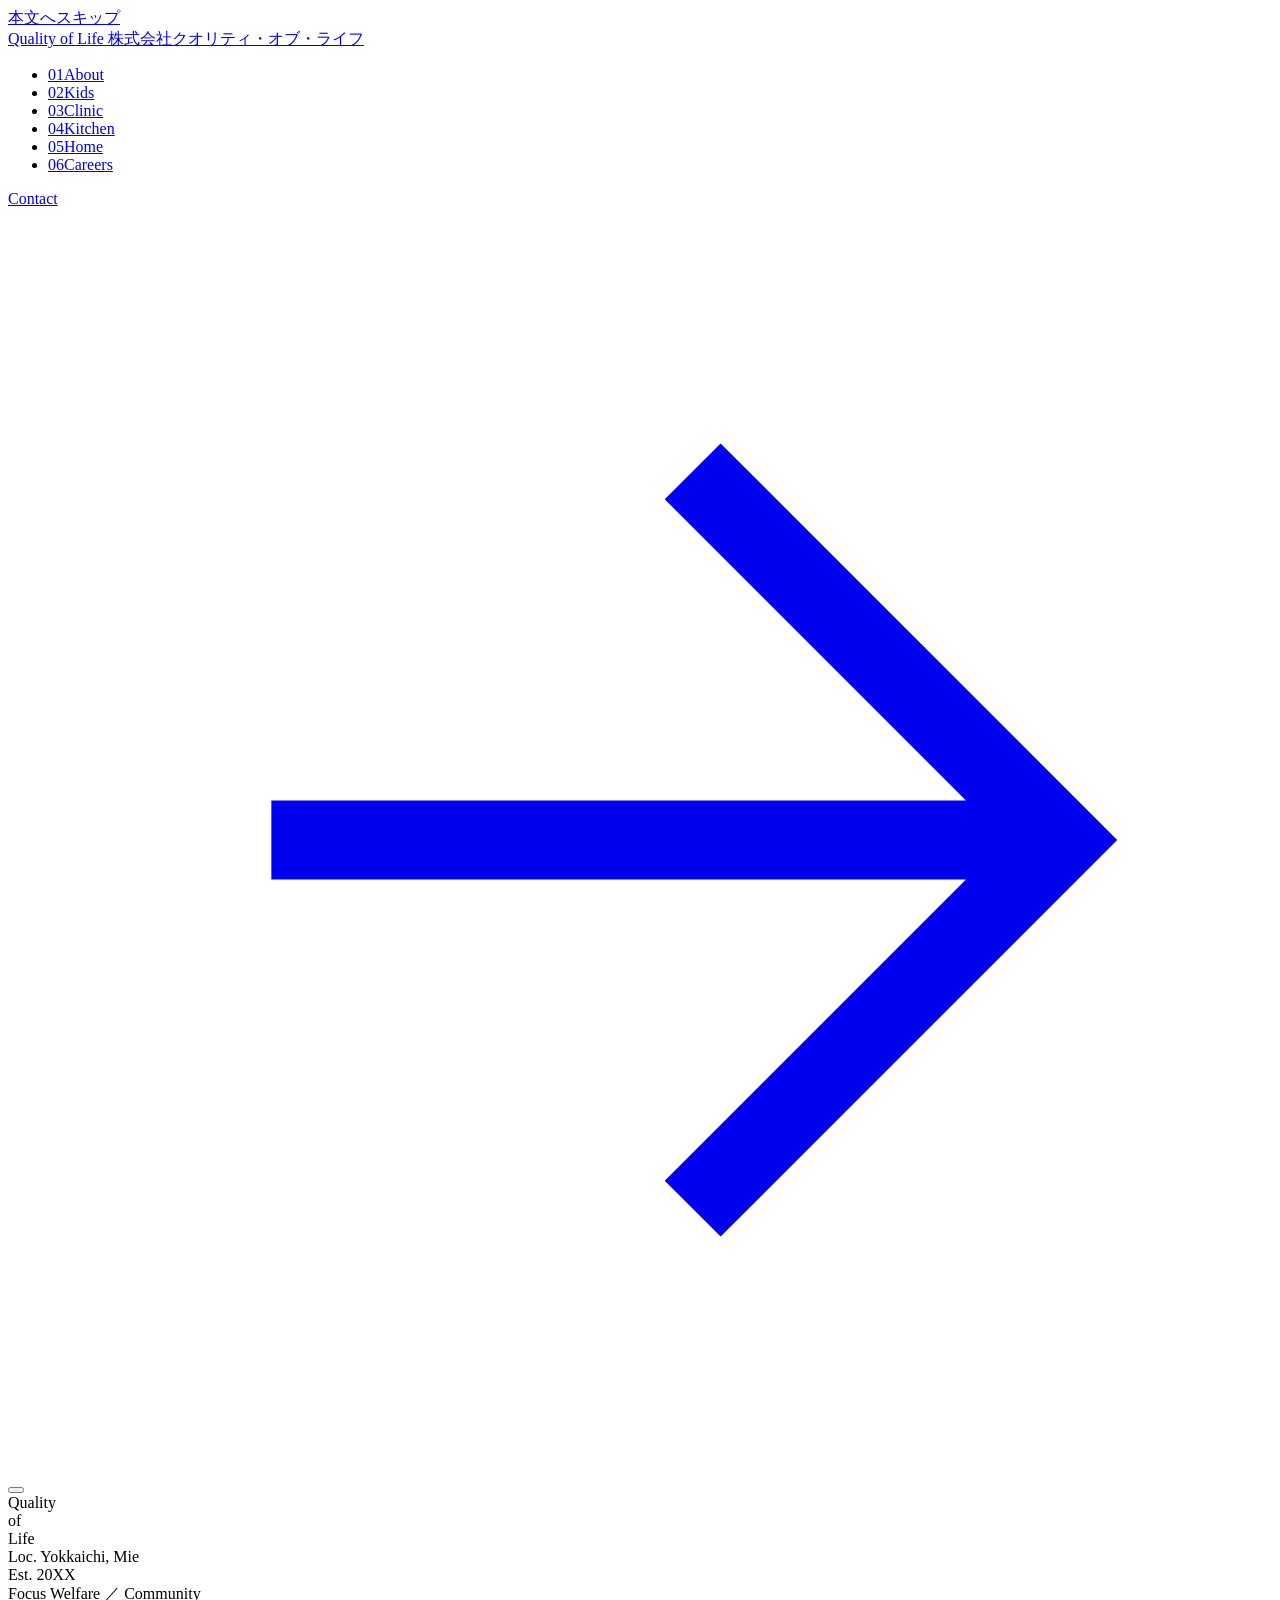
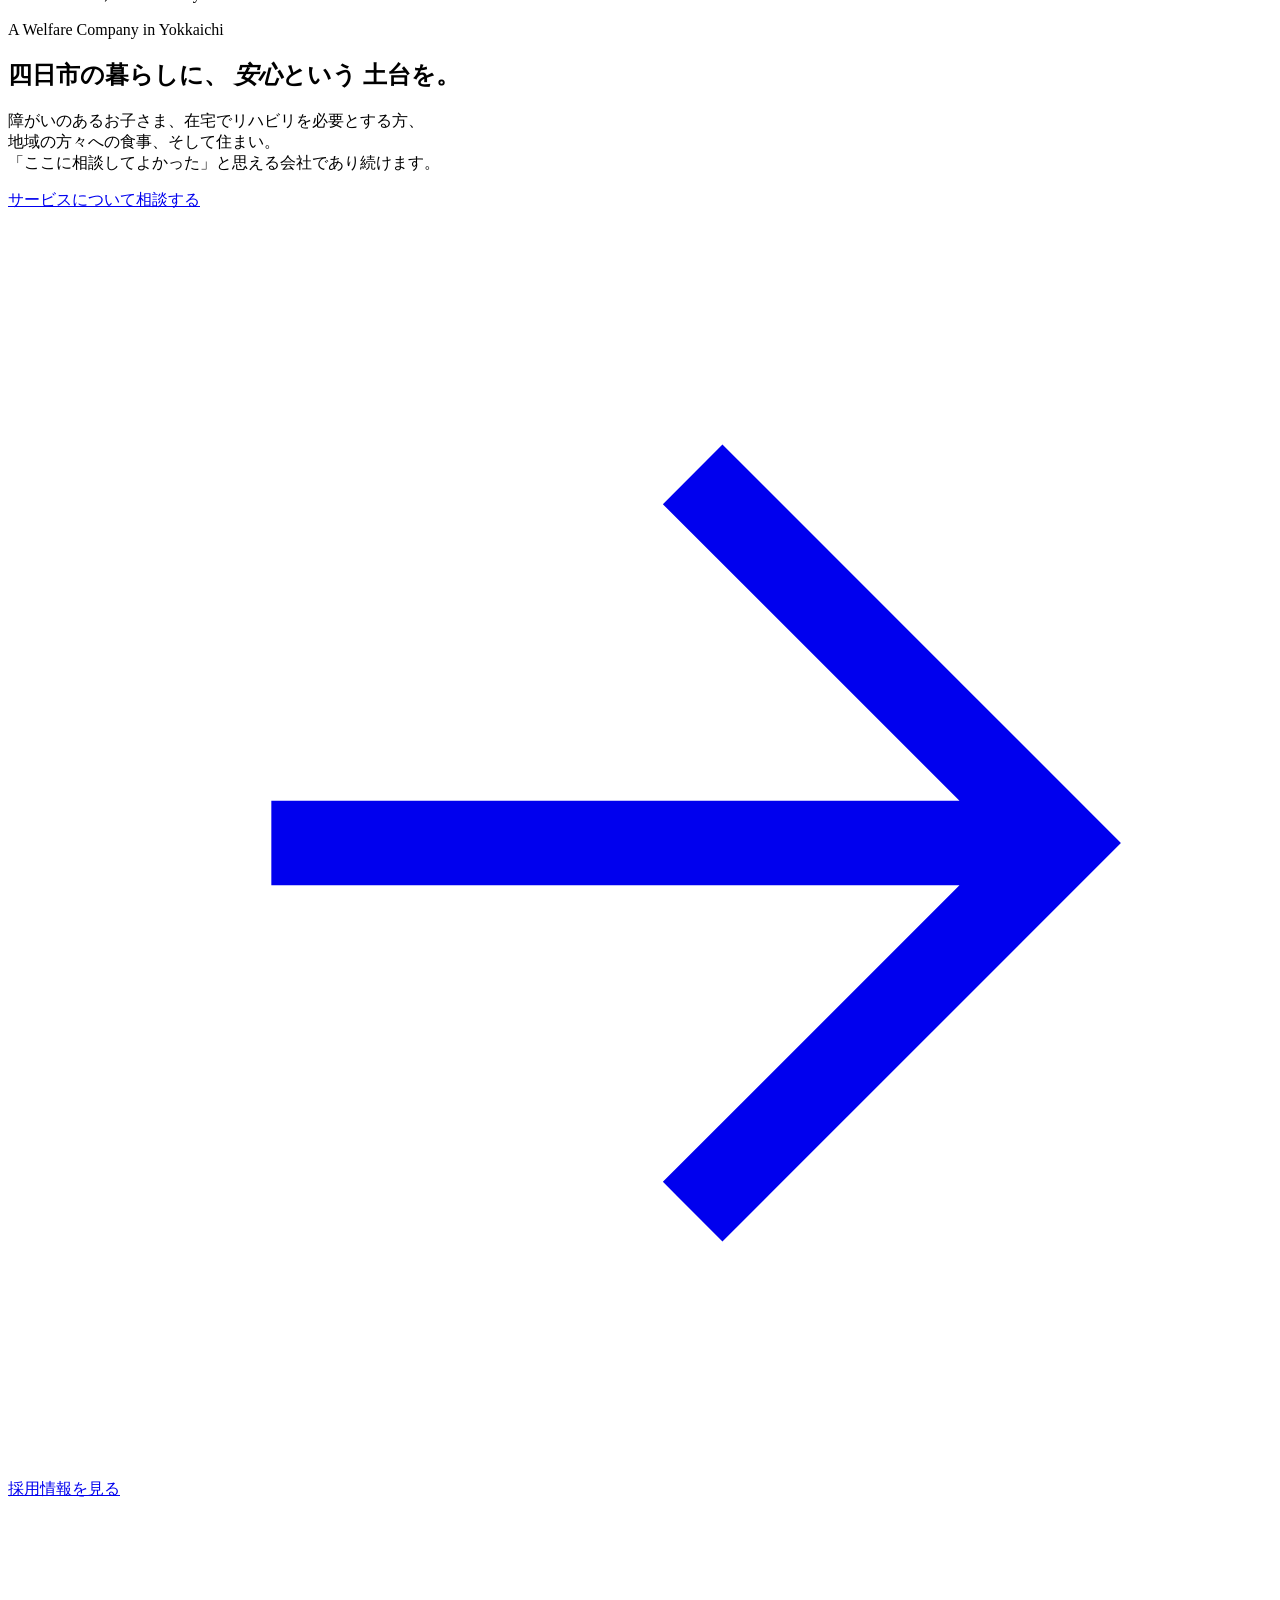
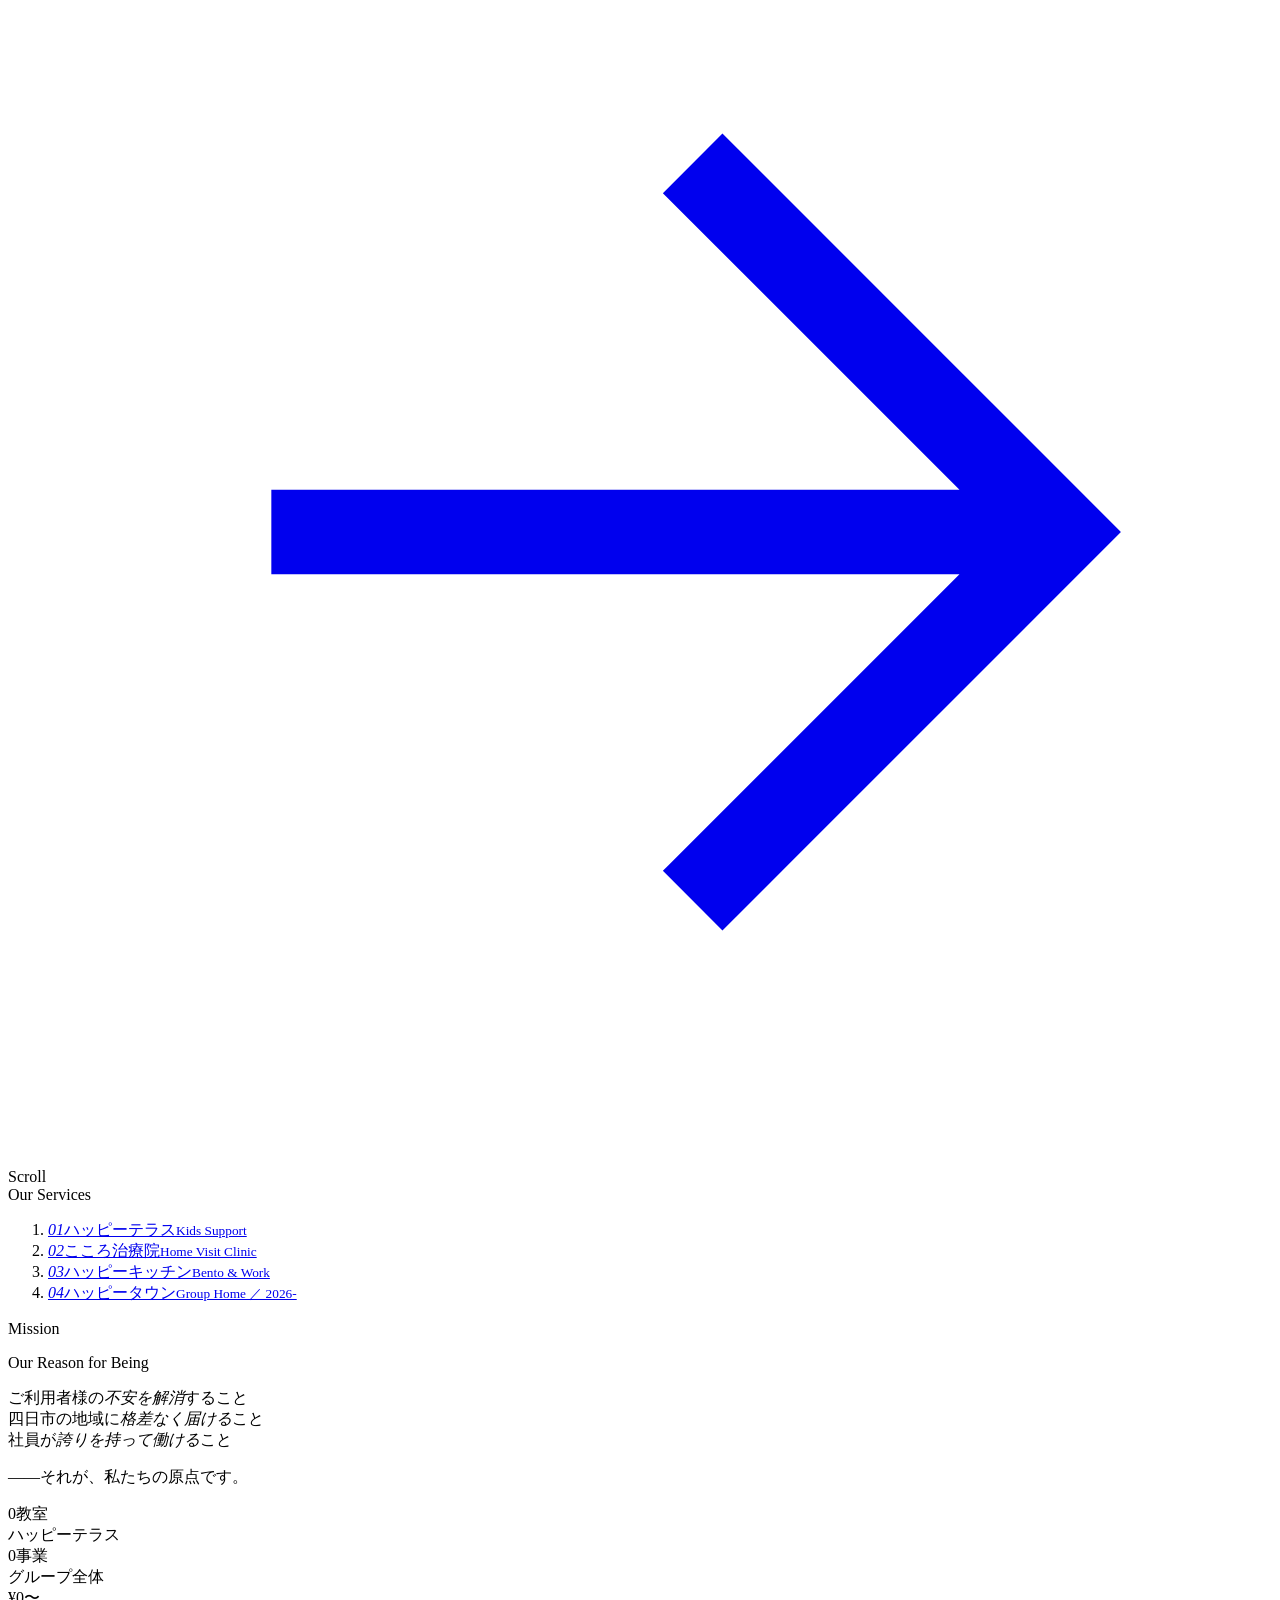
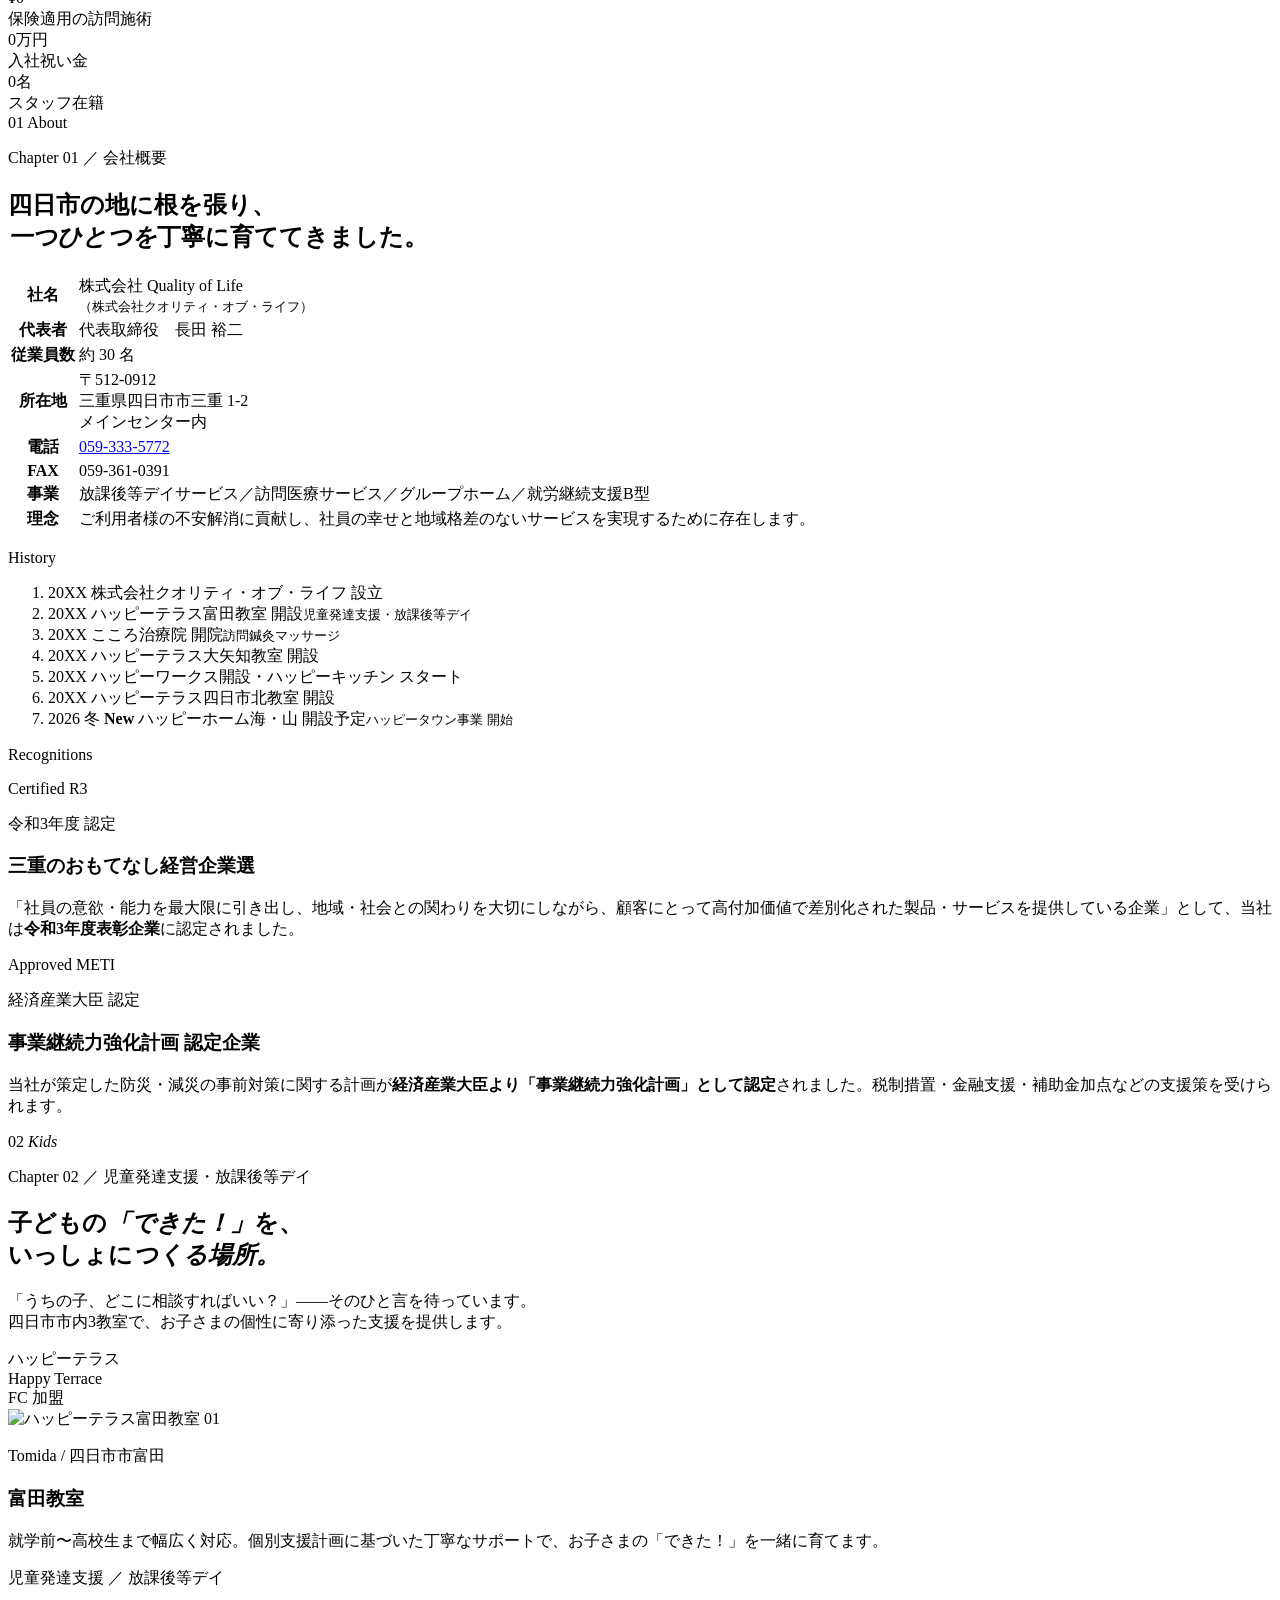
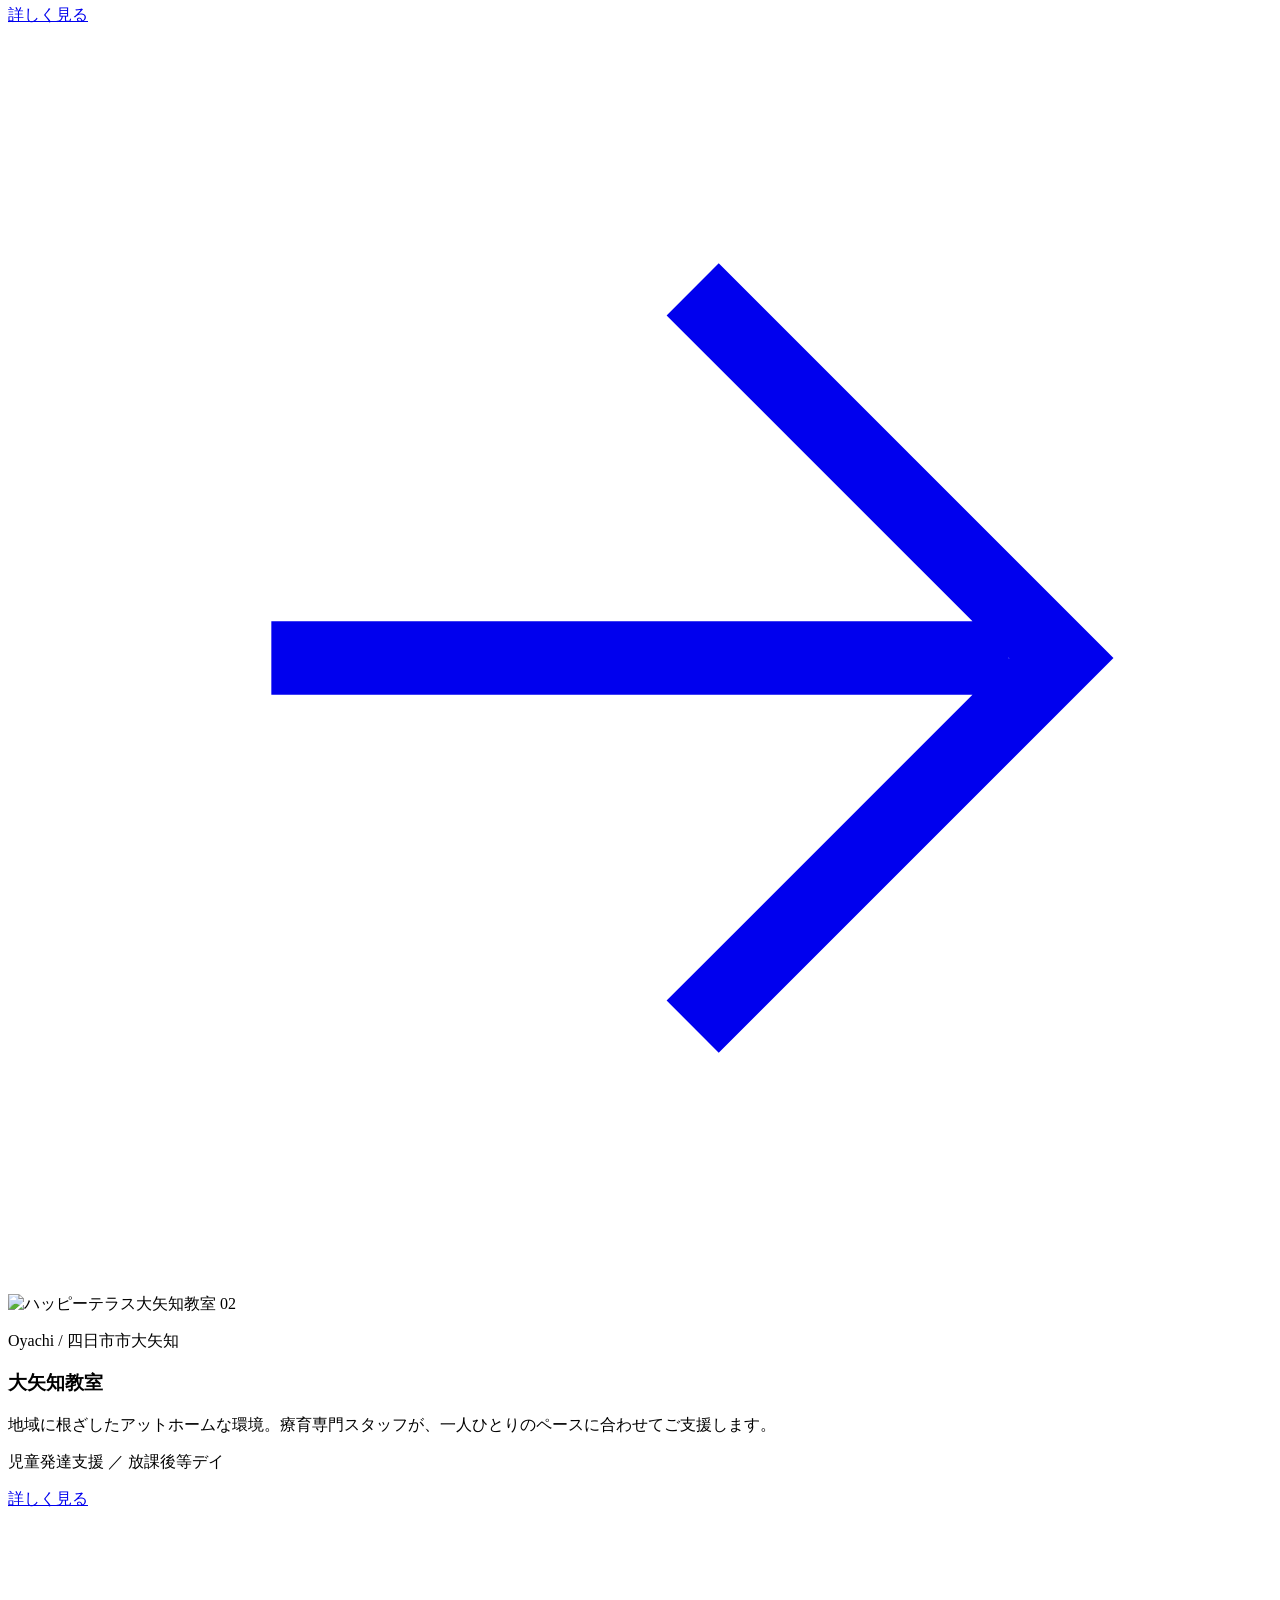
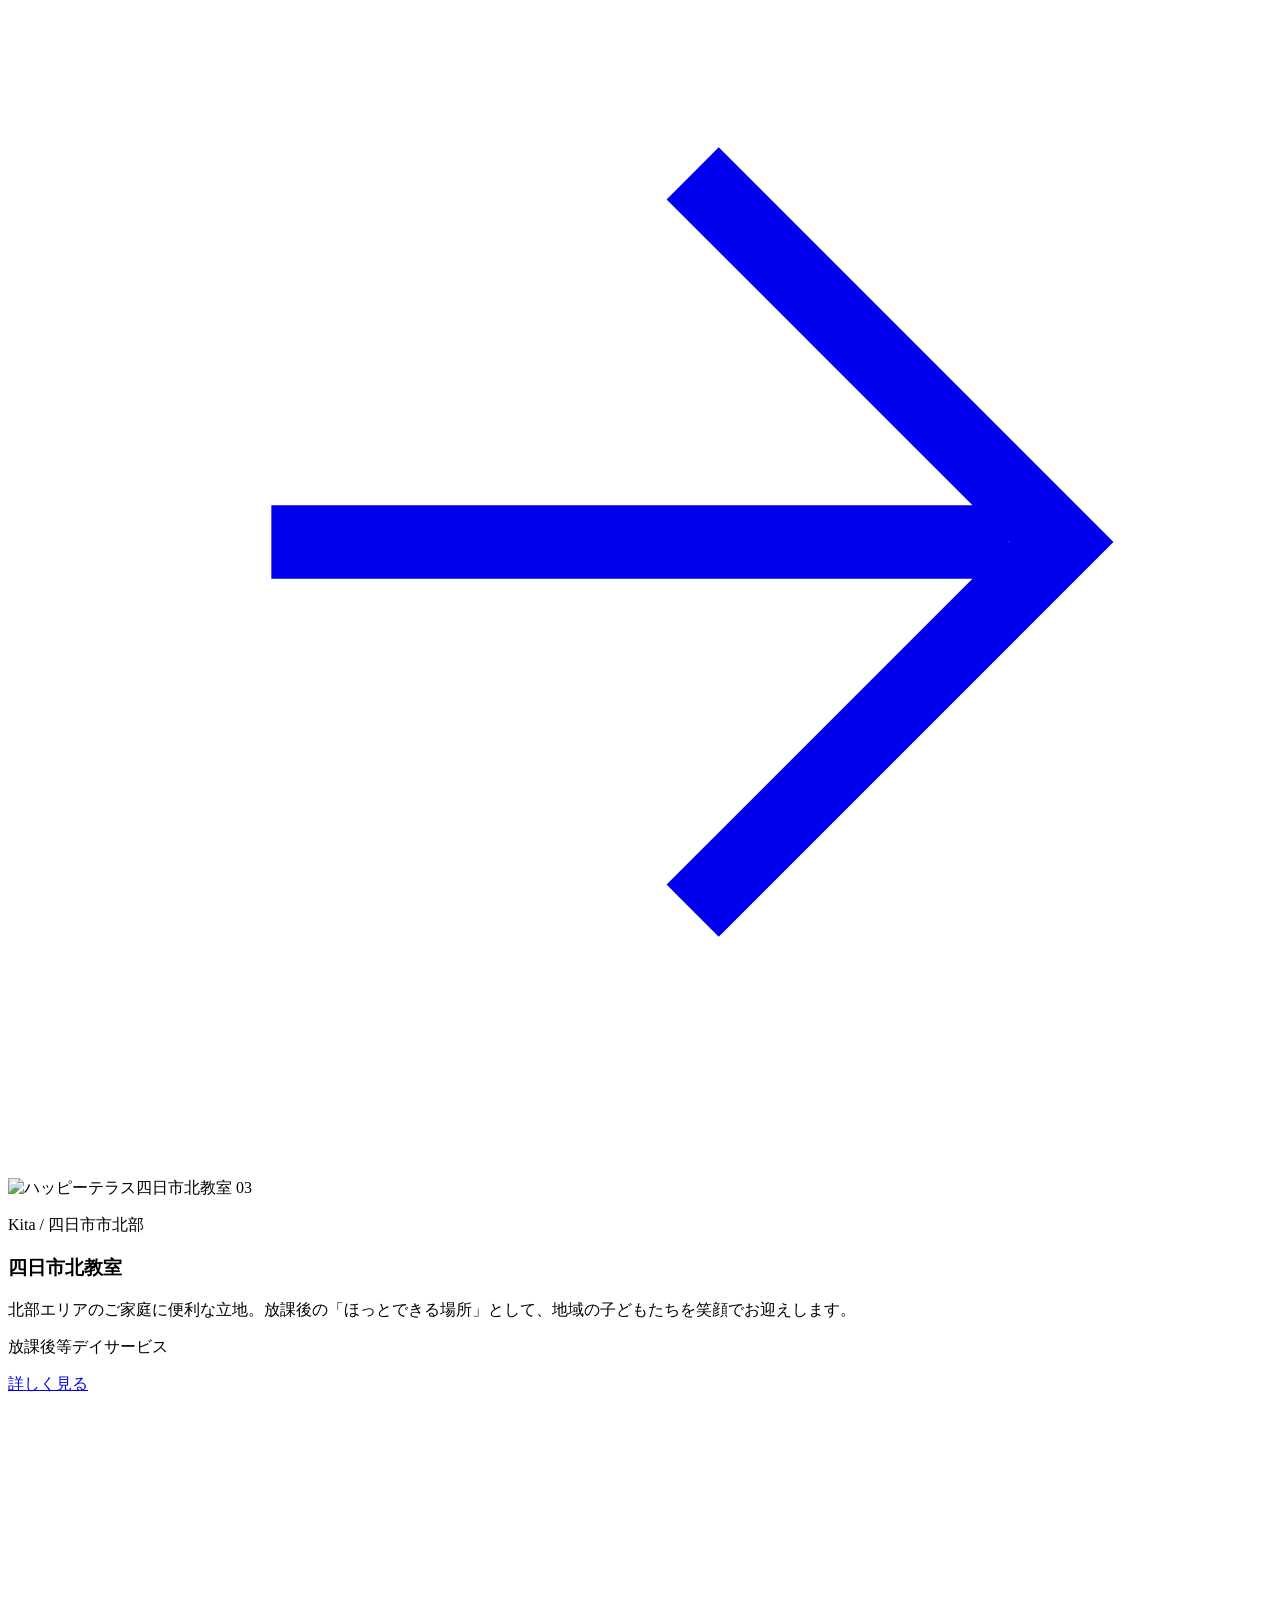
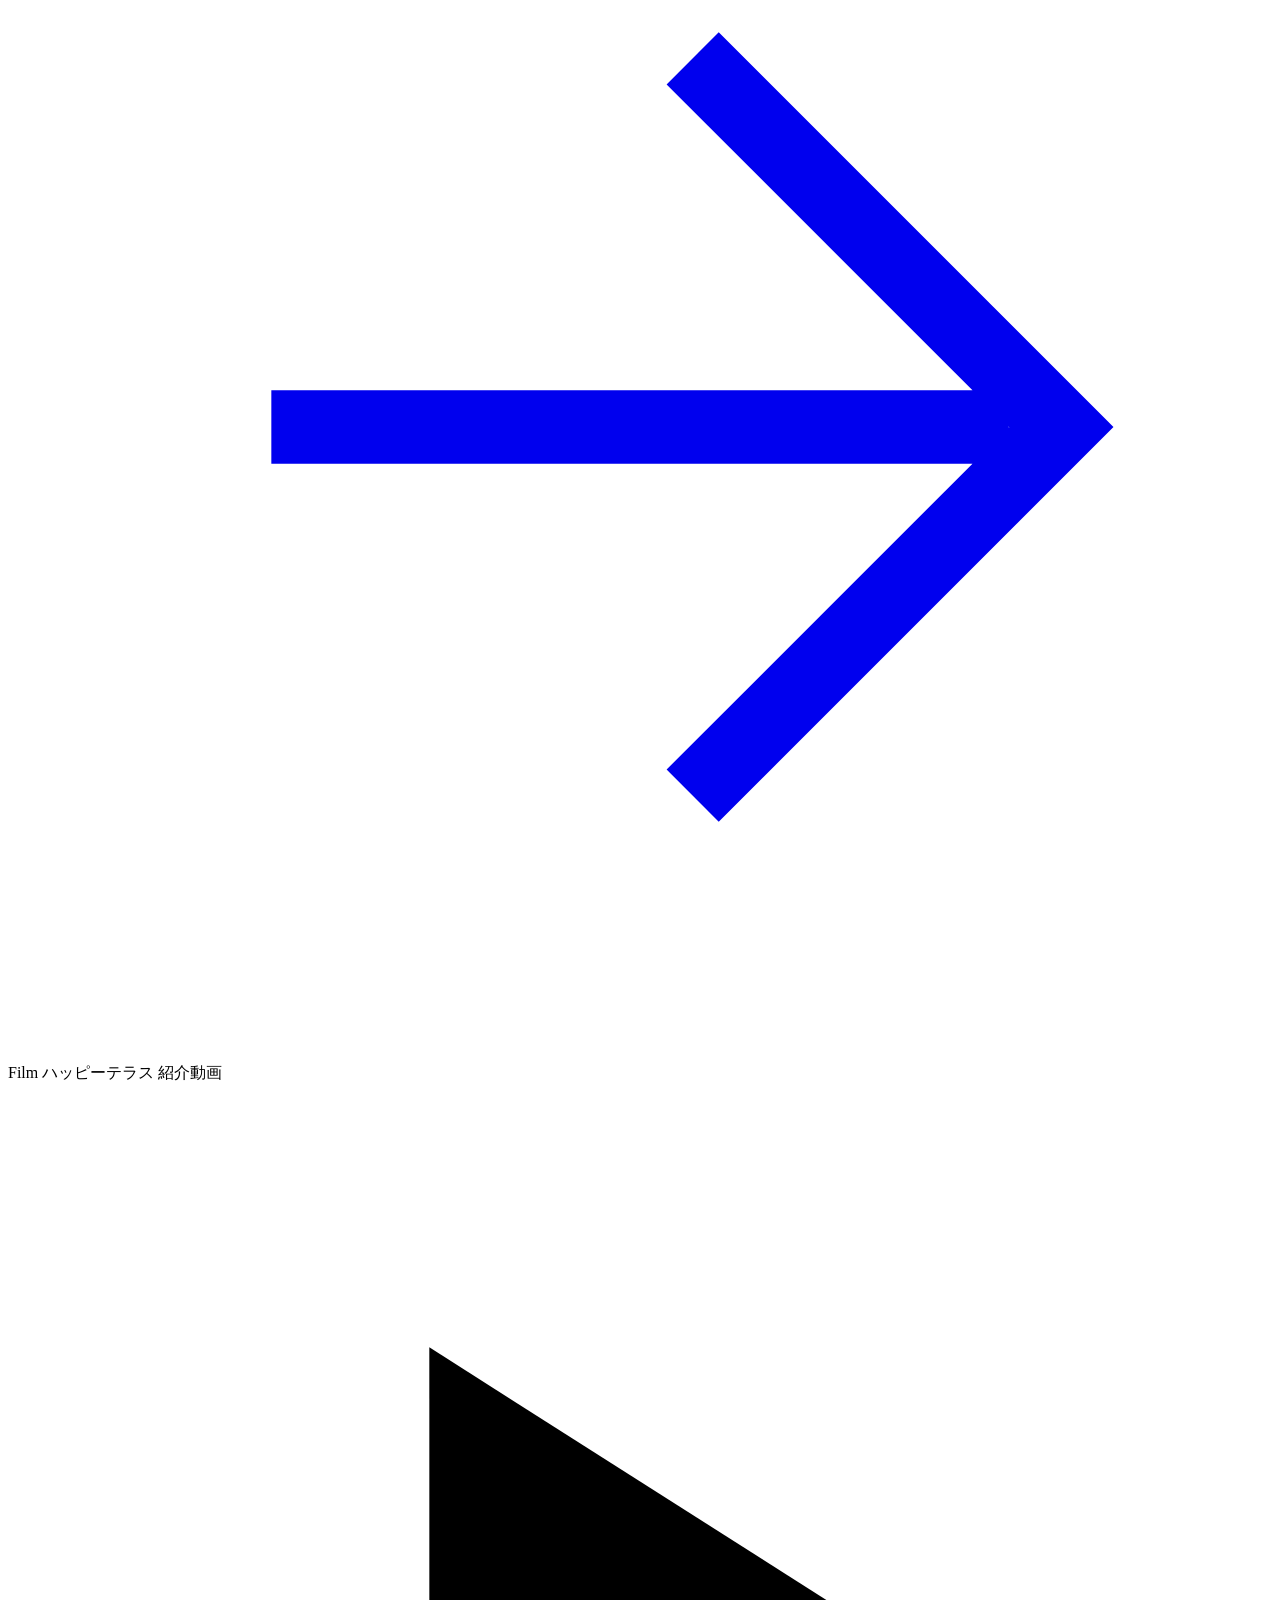
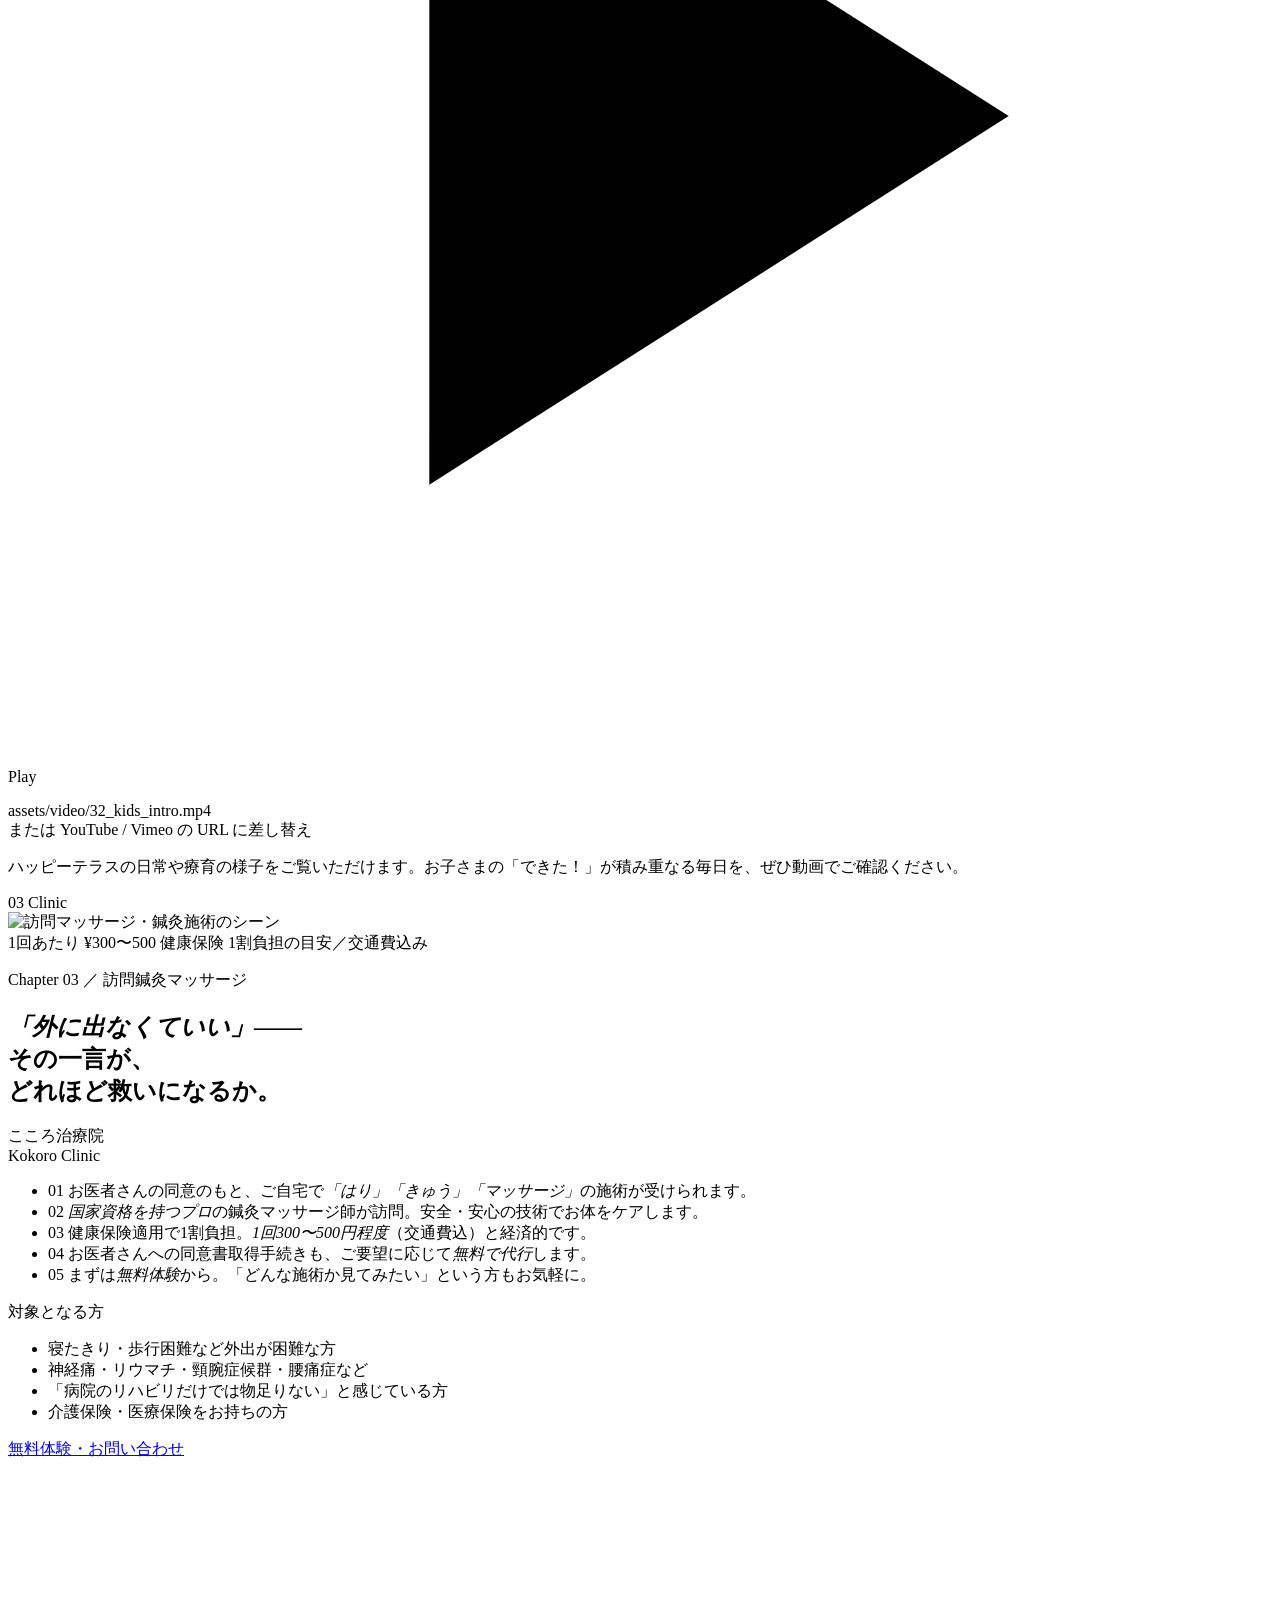
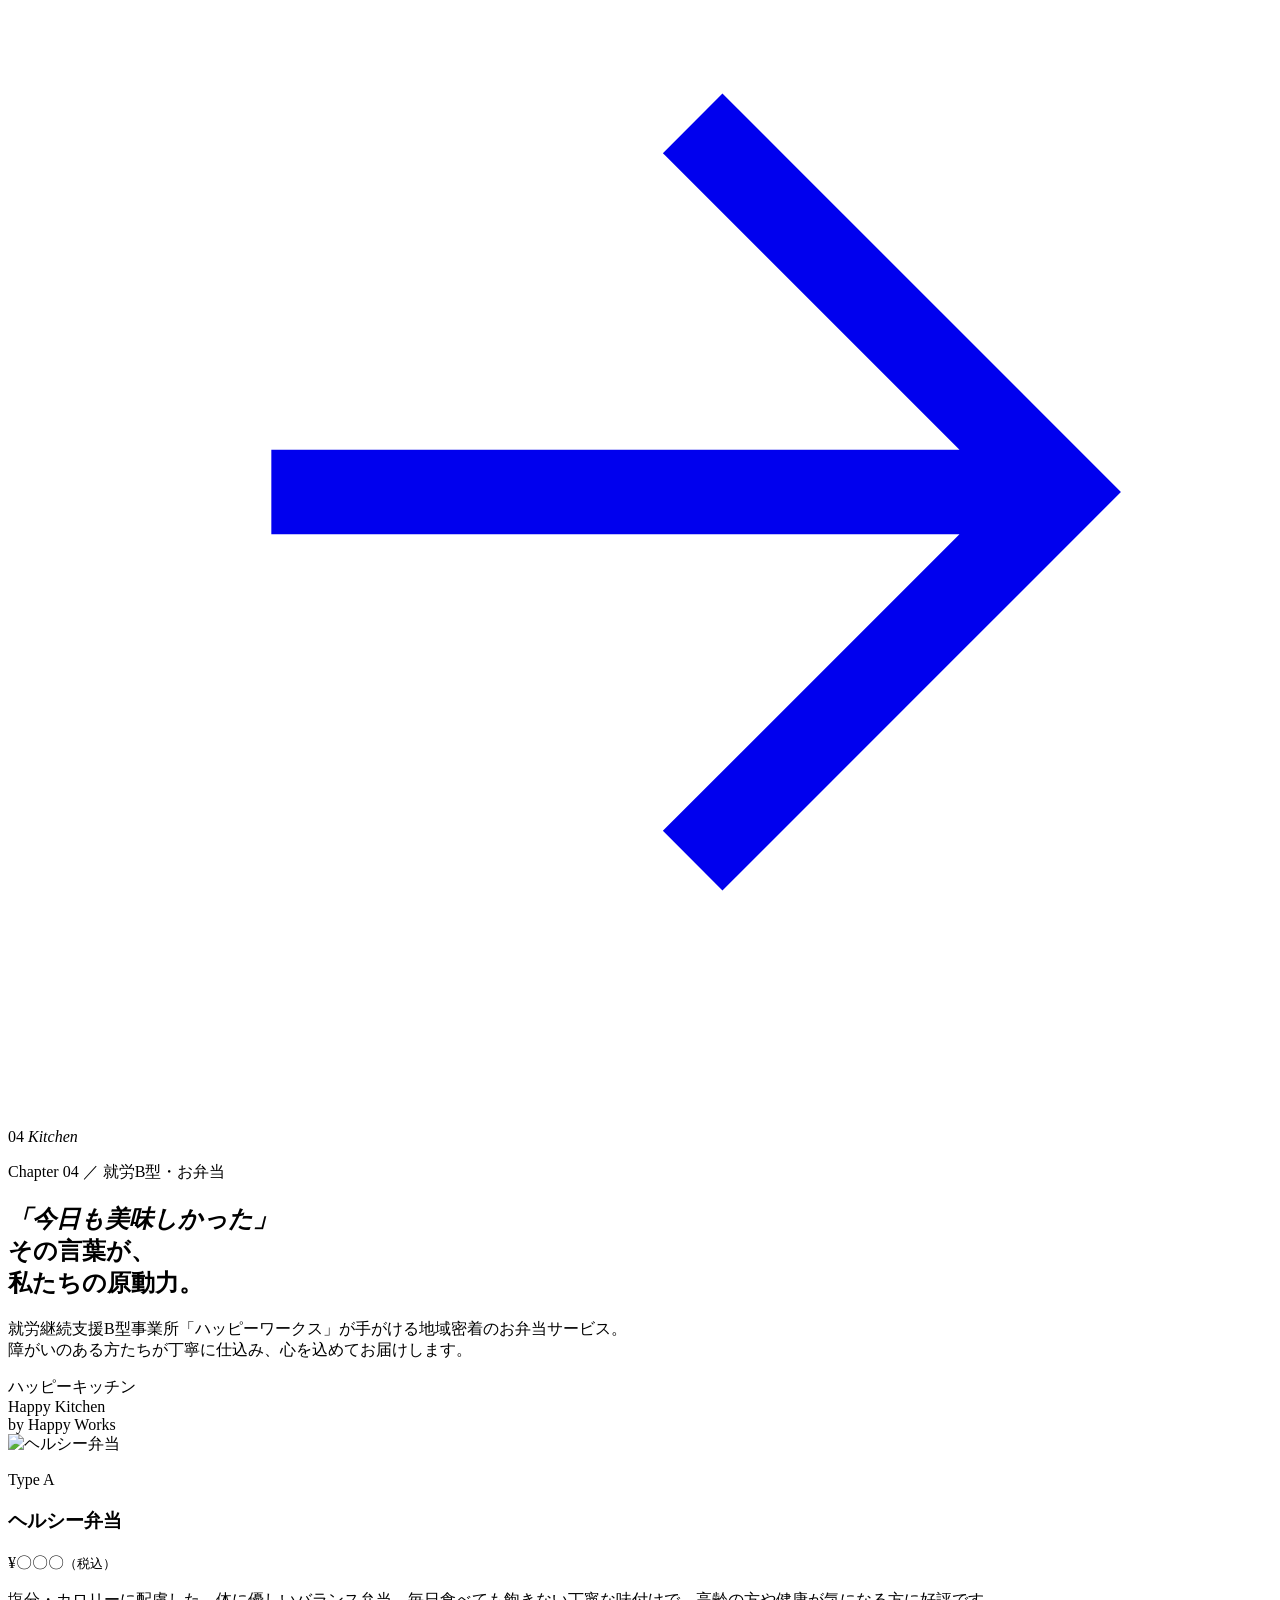
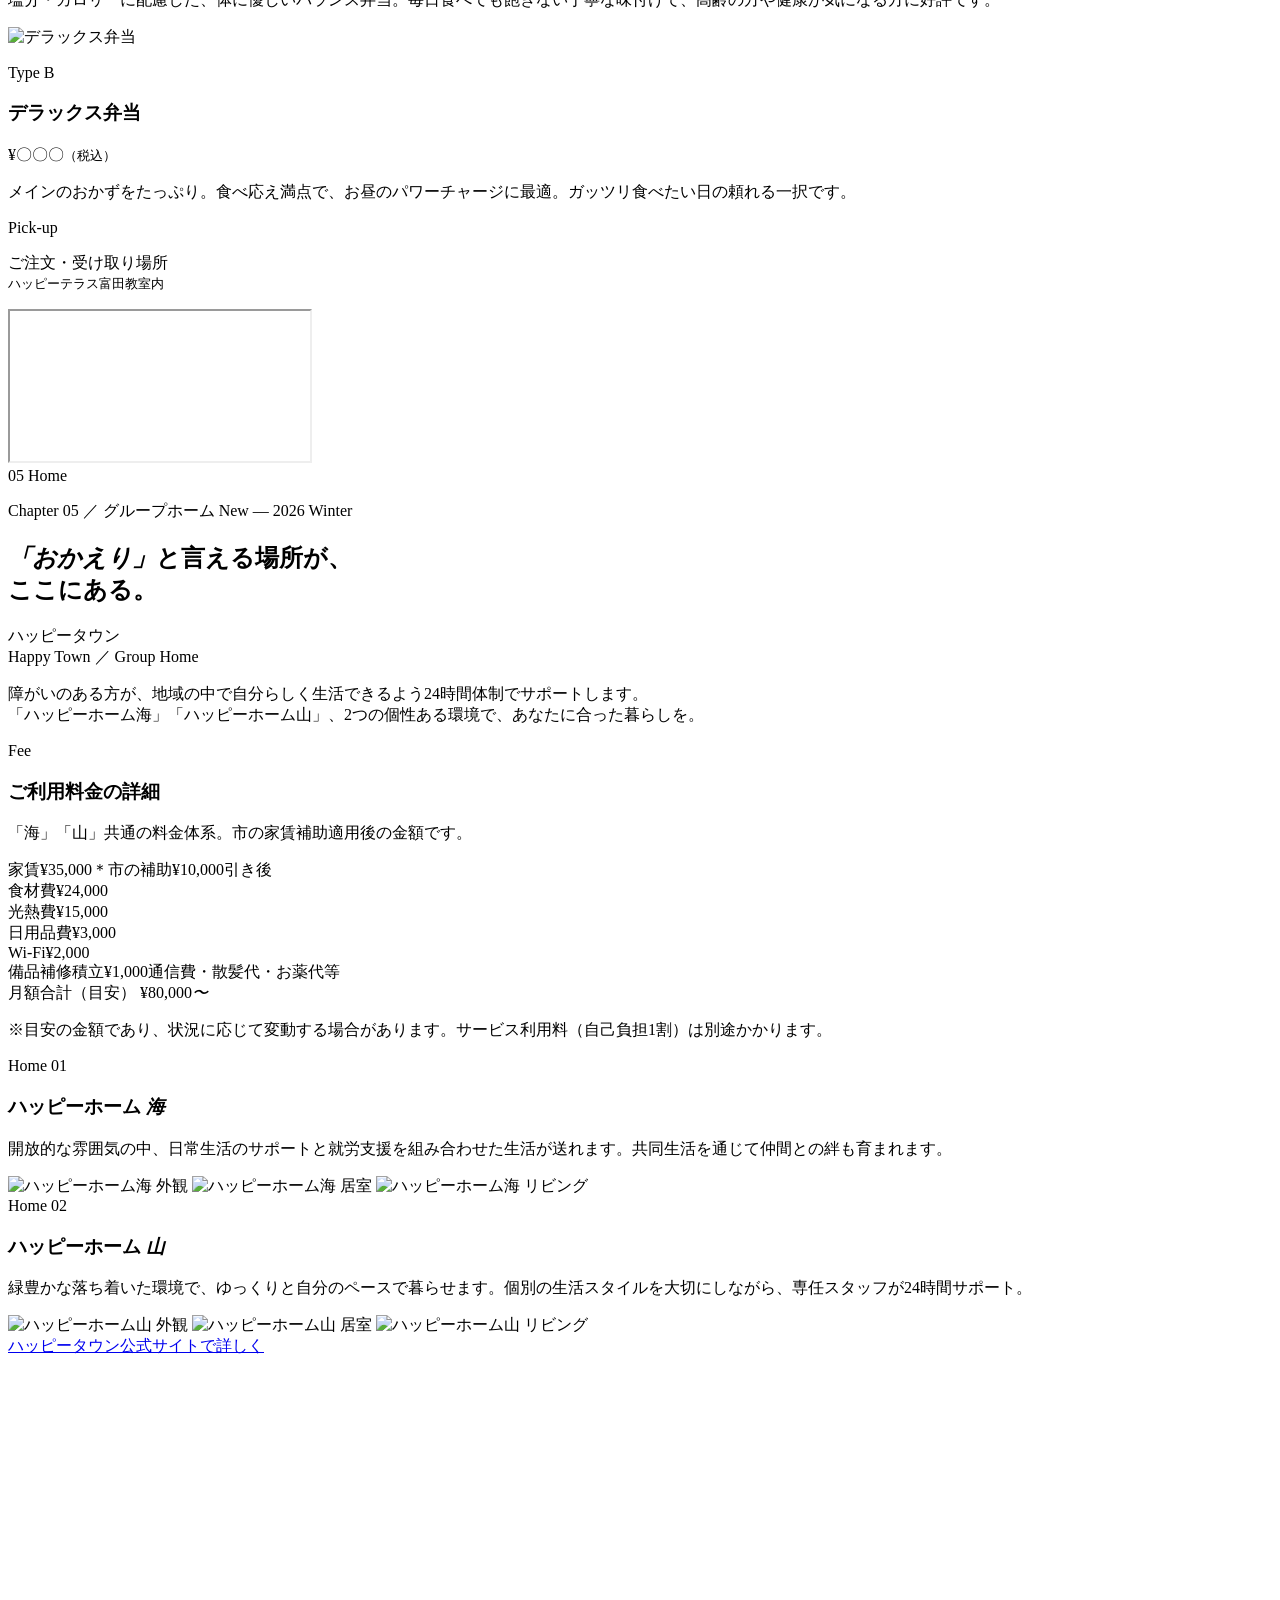
==== index.html @ 03b050e6 "Add files via upload" ====
<!DOCTYPE html>
<html lang="ja">
<head>
<meta charset="UTF-8">
<meta name="viewport" content="width=device-width,initial-scale=1,minimum-scale=1,maximum-scale=5">
<meta name="format-detection" content="telephone=no">
<title>株式会社クオリティ・オブ・ライフ｜四日市の福祉・障がい支援・グループホーム</title>
<meta name="description" content="四日市市を拠点に児童発達支援・訪問鍼灸マッサージ・お弁当事業・グループホームを展開。地域格差のないサービスを届けます。採用情報（入社祝い金10万円）も掲載中。">
<meta property="og:title" content="株式会社クオリティ・オブ・ライフ｜四日市の福祉・障がい支援">
<meta property="og:description" content="四日市市で障がい支援・訪問鍼灸・お弁当・グループホームを展開。ご利用者様の不安解消に貢献します。">
<meta property="og:type" content="website">
<!-- TODO: 本番URLに差し替え -->
<meta property="og:url" content="https://www.qol-yokkaichi.com/">
<meta property="og:site_name" content="株式会社クオリティ・オブ・ライフ">
<meta property="og:locale" content="ja_JP">
<!-- TODO: 1200x630のOGP画像を assets/image/common/ 配下に用意して差し替え -->
<meta property="og:image" content="https://www.qol-yokkaichi.com/assets/image/common/og-image.jpg">
<meta property="og:image:width" content="1200">
<meta property="og:image:height" content="630">
<meta name="twitter:card" content="summary_large_image">
<meta name="robots" content="index,follow">
<meta name="theme-color" content="#4A6B4E">
<!-- TODO: 本番ドメインに差し替え -->
<link rel="canonical" href="https://www.qol-yokkaichi.com/">
<link rel="icon" href="/favicon.ico" sizes="any">
<link rel="icon" href="/assets/image/common/favicon.svg" type="image/svg+xml">
<link rel="apple-touch-icon" href="/assets/image/common/apple-touch-icon.png">

<!-- Google Fonts — QOL v7 Design System -->
<link rel="preconnect" href="https://fonts.googleapis.com">
<link rel="preconnect" href="https://fonts.gstatic.com" crossorigin>
<link href="https://fonts.googleapis.com/css2?family=Fraunces:ital,opsz,wght@0,9..144,300;0,9..144,400;0,9..144,600;1,9..144,300;1,9..144,600&family=Shippori+Mincho+B1:wght@400;500;700;800&family=Zen+Kaku+Gothic+New:wght@300;400;500;700&family=JetBrains+Mono:wght@300;400;500&display=swap" rel="stylesheet">

<link rel="stylesheet" href="qol_v7/base.css">
<link rel="stylesheet" href="qol_v7/components.css">
<link rel="stylesheet" href="qol_v7/sections.css">
<link rel="stylesheet" href="qol_v7/responsive.css">

<!-- 構造化データ（Organization / LocalBusiness）— 本番投入時に住所・電話・営業時間を最終確認 -->
<script type="application/ld+json">
{
  "@context": "https://schema.org",
  "@type": "LocalBusiness",
  "name": "株式会社クオリティ・オブ・ライフ",
  "alternateName": "Quality of Life Co., Ltd.",
  "url": "https://www.qol-yokkaichi.com/",
  "telephone": "+81-59-333-5772",
  "faxNumber": "+81-59-361-0391",
  "address": {
    "@type": "PostalAddress",
    "streetAddress": "三重1-2 メインセンター内",
    "addressLocality": "四日市市",
    "addressRegion": "三重県",
    "postalCode": "512-0912",
    "addressCountry": "JP"
  },
  "areaServed": "四日市市",
  "openingHours": "Mo-Fr 09:00-18:00"
}
</script>
</head>
<body>

<a href="#main" class="skip-link">本文へスキップ</a>

<!--====================================================
    NOISE OVERLAY (和紙質感)
====================================================-->
<div class="noise-overlay" aria-hidden="true"></div>

<!--====================================================
    HEADER
====================================================-->
<header class="site-header" id="site-header">
  <div class="site-header__inner">
    <a href="#top" class="site-header__logo">
      <span class="site-header__logo-en">Quality of Life</span>
      <span class="site-header__logo-ja">株式会社クオリティ・オブ・ライフ</span>
    </a>
    <nav class="site-header__nav" aria-label="メインナビゲーション">
      <ul>
        <li><a href="#about"><span class="nav-num">01</span>About</a></li>
        <li><a href="#kids"><span class="nav-num">02</span>Kids</a></li>
        <li><a href="#clinic"><span class="nav-num">03</span>Clinic</a></li>
        <li><a href="#kitchen"><span class="nav-num">04</span>Kitchen</a></li>
        <li><a href="#happytown"><span class="nav-num">05</span>Home</a></li>
        <li><a href="#recruit"><span class="nav-num">06</span>Careers</a></li>
      </ul>
    </nav>
    <a href="#contact" class="site-header__cta">
      <span>Contact</span>
      <svg viewBox="0 0 24 24" fill="none" stroke="currentColor" stroke-width="1.5"><path d="M5 12h14M13 5l7 7-7 7"/></svg>
    </a>
    <button class="site-header__burger" id="burger" aria-label="メニューを開く" aria-expanded="false" aria-controls="drawer">
      <span></span><span></span>
    </button>
  </div>
</header>

<!-- ドロワー -->
<div class="drawer" id="drawer" role="dialog" aria-modal="true" aria-label="メニュー" hidden>
  <button class="drawer__close" id="drawer-close" aria-label="メニューを閉じる">
    <svg viewBox="0 0 24 24" fill="none" stroke="currentColor" stroke-width="1.5"><path d="M6 6l12 12M18 6L6 18"/></svg>
  </button>
  <div class="drawer__label">Menu</div>
  <nav class="drawer__nav">
    <a href="#about"     data-num="01"><span>About</span><em>会社概要・沿革</em></a>
    <a href="#kids"      data-num="02"><span>Kids Support</span><em>ハッピーテラス</em></a>
    <a href="#clinic"    data-num="03"><span>Clinic</span><em>こころ治療院</em></a>
    <a href="#kitchen"   data-num="04"><span>Kitchen</span><em>ハッピーキッチン</em></a>
    <a href="#happytown" data-num="05"><span>Home</span><em>ハッピータウン</em></a>
    <a href="#recruit"   data-num="06"><span>Careers</span><em>採用情報</em></a>
    <a href="#contact"   data-num="07" class="drawer__cta"><span>Contact</span><em>お問い合わせ</em></a>
  </nav>
  <div class="drawer__foot">
    Yokkaichi, Mie ／ Since 20XX
  </div>
</div>

<main id="main">

<!--====================================================
    ① HERO
====================================================-->
<section id="top" class="hero">
  <!-- 極大英字（背景の構造要素） -->
  <div class="hero__mega" aria-hidden="true">
    <div class="hero__mega-line hero__mega-line--1">Quality</div>
    <div class="hero__mega-line hero__mega-line--2">of</div>
    <div class="hero__mega-line hero__mega-line--3">Life</div>
  </div>

  <!-- メタ情報 -->
  <div class="hero__meta">
    <div class="hero__meta-item">
      <span class="hero__meta-label">Loc.</span>
      <span class="hero__meta-val">Yokkaichi, Mie</span>
    </div>
    <div class="hero__meta-item">
      <span class="hero__meta-label">Est.</span>
      <span class="hero__meta-val">20XX</span>
    </div>
    <div class="hero__meta-item">
      <span class="hero__meta-label">Focus</span>
      <span class="hero__meta-val">Welfare ／ Community</span>
    </div>
  </div>

  <!-- 日本語コピー -->
  <div class="hero__copy">
    <p class="hero__eyebrow">
      <span class="hero__eyebrow-line"></span>
      A Welfare Company in Yokkaichi
    </p>
    <h1 class="hero__h1">
      <span class="hero__h1-l1">四日市の暮らしに、</span>
      <span class="hero__h1-l2"><em>安心</em>という</span>
      <span class="hero__h1-l3">土台を。</span>
    </h1>
    <p class="hero__sub">
      障がいのあるお子さま、在宅でリハビリを必要とする方、<br>
      地域の方々への食事、そして住まい。<br>
      「ここに相談してよかった」と思える会社であり続けます。
    </p>
    <div class="hero__actions">
      <a href="#contact" class="btn btn--ink">
        <span>サービスについて相談する</span>
        <svg viewBox="0 0 24 24" fill="none" stroke="currentColor" stroke-width="1.6"><path d="M5 12h14M13 5l7 7-7 7"/></svg>
      </a>
      <a href="#recruit" class="btn btn--outline">
        <span>採用情報を見る</span>
        <svg viewBox="0 0 24 24" fill="none" stroke="currentColor" stroke-width="1.6"><path d="M5 12h14M13 5l7 7-7 7"/></svg>
      </a>
    </div>
  </div>

  <!-- スクロール指標 -->
  <div class="hero__scroll" aria-hidden="true">
    <span class="hero__scroll-label">Scroll</span>
    <span class="hero__scroll-line"></span>
  </div>

  <!-- サービスミニインデックス（右下） -->
  <div class="hero__services">
    <div class="hero__services-label">Our Services</div>
    <ol class="hero__services-list">
      <li><a href="#kids"><em>01</em><span>ハッピーテラス</span><small>Kids Support</small></a></li>
      <li><a href="#clinic"><em>02</em><span>こころ治療院</span><small>Home Visit Clinic</small></a></li>
      <li><a href="#kitchen"><em>03</em><span>ハッピーキッチン</span><small>Bento & Work</small></a></li>
      <li><a href="#happytown"><em>04</em><span>ハッピータウン</span><small>Group Home ／ 2026-</small></a></li>
    </ol>
  </div>
</section>

<!--====================================================
    ② MISSION STRIP
====================================================-->
<section class="mission">
  <div class="mission__ambient" aria-hidden="true">Mission</div>
  <div class="wrap">
    <div class="mission__grid">
      <div class="mission__left">
        <p class="chapter-label">
          <span class="chapter-label__rule"></span>
          Our Reason for Being
        </p>
        <p class="mission__phrase">
          <span>ご利用者様の</span><em>不安を解消</em><span>すること</span><br>
          <span>四日市の地域に</span><em>格差なく届ける</em>こと<br>
          <span>社員が</span><em>誇りを持って働ける</em><span>こと</span>
        </p>
        <p class="mission__note">——それが、私たちの原点です。</p>
      </div>
      <div class="mission__right">
        <div class="stat">
          <div class="stat__num"><span data-count="3">0</span><span class="stat__unit">教室</span></div>
          <div class="stat__label">ハッピーテラス</div>
        </div>
        <div class="stat">
          <div class="stat__num"><span data-count="5">0</span><span class="stat__unit">事業</span></div>
          <div class="stat__label">グループ全体</div>
        </div>
        <div class="stat">
          <div class="stat__num">¥<span data-count="300">0</span><span class="stat__unit">〜</span></div>
          <div class="stat__label">保険適用の訪問施術</div>
        </div>
        <div class="stat">
          <div class="stat__num"><span data-count="10">0</span><span class="stat__unit">万円</span></div>
          <div class="stat__label">入社祝い金</div>
        </div>
        <div class="stat">
          <div class="stat__num"><span data-count="30">0</span><span class="stat__unit">名</span></div>
          <div class="stat__label">スタッフ在籍</div>
        </div>
      </div>
    </div>
  </div>
</section>

<!--====================================================
    ③ CHAPTER 01 — ABOUT
====================================================-->
<section id="about" class="chapter chapter--about">
  <div class="chapter__anchor" aria-hidden="true">
    <span class="chapter__anchor-num">01</span>
    <span class="chapter__anchor-en">About</span>
  </div>
  <div class="wrap">
    <header class="chapter__head">
      <p class="chapter-label">
        <span class="chapter-label__rule"></span>
        Chapter 01 ／ 会社概要
      </p>
      <h2 class="chapter__title">
        四日市の地に根を張り、<br>
        <em>一つひとつを</em>丁寧に育ててきました。
      </h2>
    </header>

    <div class="about__grid">
      <div class="about__facts">
        <table class="fact-table">
          <tr><th>社名</th><td>株式会社 Quality of Life<br><small>（株式会社クオリティ・オブ・ライフ）</small></td></tr>
          <tr><th>代表者</th><td>代表取締役　長田 裕二</td></tr>
          <tr><th>従業員数</th><td>約 30 名</td></tr>
          <tr><th>所在地</th><td>〒512-0912<br>三重県四日市市三重 1-2<br>メインセンター内</td></tr>
          <tr><th>電話</th><td><a href="tel:0593335772">059-333-5772</a></td></tr>
          <tr><th>FAX</th><td>059-361-0391</td></tr>
          <tr><th>事業</th><td>放課後等デイサービス／訪問医療サービス／グループホーム／就労継続支援B型</td></tr>
          <tr><th>理念</th><td>ご利用者様の不安解消に貢献し、社員の幸せと地域格差のないサービスを実現するために存在します。</td></tr>
        </table>
      </div>

      <div class="about__timeline">
        <p class="timeline__label">History</p>
        <ol class="timeline">
          <li class="timeline__row">
            <span class="timeline__year">20XX</span>
            <span class="timeline__text">株式会社クオリティ・オブ・ライフ 設立</span>
          </li>
          <li class="timeline__row">
            <span class="timeline__year">20XX</span>
            <span class="timeline__text">ハッピーテラス富田教室 開設<small>児童発達支援・放課後等デイ</small></span>
          </li>
          <li class="timeline__row">
            <span class="timeline__year">20XX</span>
            <span class="timeline__text">こころ治療院 開院<small>訪問鍼灸マッサージ</small></span>
          </li>
          <li class="timeline__row">
            <span class="timeline__year">20XX</span>
            <span class="timeline__text">ハッピーテラス大矢知教室 開設</span>
          </li>
          <li class="timeline__row">
            <span class="timeline__year">20XX</span>
            <span class="timeline__text">ハッピーワークス開設・ハッピーキッチン スタート</span>
          </li>
          <li class="timeline__row">
            <span class="timeline__year">20XX</span>
            <span class="timeline__text">ハッピーテラス四日市北教室 開設</span>
          </li>
          <li class="timeline__row timeline__row--new">
            <span class="timeline__year">2026 冬</span>
            <span class="timeline__text"><b>New</b> ハッピーホーム海・山 開設予定<small>ハッピータウン事業 開始</small></span>
          </li>
        </ol>
      </div>
    </div>

    <!-- 認定バナー -->
    <div class="awards">
      <p class="awards__label">Recognitions</p>
      <div class="awards__grid">
        <article class="award">
          <div class="award__badge">
            <div class="award__badge-inner">
              <span class="award__badge-en">Certified</span>
              <span class="award__badge-year">R3</span>
            </div>
          </div>
          <div class="award__body">
            <p class="award__tag">令和3年度 認定</p>
            <h3 class="award__title">三重のおもてなし経営企業選</h3>
            <p class="award__desc">「社員の意欲・能力を最大限に引き出し、地域・社会との関わりを大切にしながら、顧客にとって高付加価値で差別化された製品・サービスを提供している企業」として、当社は<strong>令和3年度表彰企業</strong>に認定されました。</p>
          </div>
        </article>
        <article class="award">
          <div class="award__badge">
            <div class="award__badge-inner award__badge-inner--dark">
              <span class="award__badge-en">Approved</span>
              <span class="award__badge-year">METI</span>
            </div>
          </div>
          <div class="award__body">
            <p class="award__tag">経済産業大臣 認定</p>
            <h3 class="award__title">事業継続力強化計画 認定企業</h3>
            <p class="award__desc">当社が策定した防災・減災の事前対策に関する計画が<strong>経済産業大臣より「事業継続力強化計画」として認定</strong>されました。税制措置・金融支援・補助金加点などの支援策を受けられます。</p>
          </div>
        </article>
      </div>
    </div>
  </div>
</section>

<!--====================================================
    ④ CHAPTER 02 — KIDS (ハッピーテラス)
====================================================-->
<section id="kids" class="chapter chapter--kids">
  <div class="chapter__anchor" aria-hidden="true">
    <span class="chapter__anchor-num">02</span>
    <span class="chapter__anchor-en"><em>Kids</em></span>
  </div>
  <div class="wrap">
    <header class="chapter__head chapter__head--kids">
      <div>
        <p class="chapter-label">
          <span class="chapter-label__rule"></span>
          Chapter 02 ／ 児童発達支援・放課後等デイ
        </p>
        <h2 class="chapter__title">
          子どもの<em>「できた！」</em>を、<br>
          いっしょに<em>つくる場所。</em>
        </h2>
        <p class="chapter__sub">
          「うちの子、どこに相談すればいい？」——そのひと言を待っています。<br>
          四日市市内3教室で、お子さまの個性に寄り添った支援を提供します。
        </p>
      </div>
      <div class="chapter__brand">
        <div class="chapter__brand-name">ハッピーテラス</div>
        <div class="chapter__brand-en">Happy Terrace</div>
        <div class="chapter__brand-badge">FC 加盟</div>
      </div>
    </header>

    <!-- 3教室グリッド -->
    <div class="school-grid">
      <article class="school">
        <div class="school__img">
          <img src="https://images.unsplash.com/photo-1607453998774-d533f65dac99?w=800&q=85&auto=format&fit=crop" alt="ハッピーテラス富田教室">
          <span class="school__index">01</span>
        </div>
        <div class="school__body">
          <p class="school__loc">Tomida / 四日市市富田</p>
          <h3 class="school__name">富田教室</h3>
          <p class="school__desc">就学前〜高校生まで幅広く対応。個別支援計画に基づいた丁寧なサポートで、お子さまの「できた！」を一緒に育てます。</p>
          <p class="school__type">児童発達支援 ／ 放課後等デイ</p>
          <a href="#" class="link-arrow">詳しく見る <svg viewBox="0 0 24 24" fill="none" stroke="currentColor" stroke-width="1.4"><path d="M5 12h14M13 5l7 7-7 7"/></svg></a>
        </div>
      </article>
      <article class="school school--offset">
        <div class="school__img">
          <img src="https://images.unsplash.com/photo-1543269865-cbf427effbad?w=800&q=85&auto=format&fit=crop" alt="ハッピーテラス大矢知教室">
          <span class="school__index">02</span>
        </div>
        <div class="school__body">
          <p class="school__loc">Oyachi / 四日市市大矢知</p>
          <h3 class="school__name">大矢知教室</h3>
          <p class="school__desc">地域に根ざしたアットホームな環境。療育専門スタッフが、一人ひとりのペースに合わせてご支援します。</p>
          <p class="school__type">児童発達支援 ／ 放課後等デイ</p>
          <a href="#" class="link-arrow">詳しく見る <svg viewBox="0 0 24 24" fill="none" stroke="currentColor" stroke-width="1.4"><path d="M5 12h14M13 5l7 7-7 7"/></svg></a>
        </div>
      </article>
      <article class="school">
        <div class="school__img">
          <img src="https://images.unsplash.com/photo-1503454537195-1dcabb73ffb9?w=800&q=85&auto=format&fit=crop" alt="ハッピーテラス四日市北教室">
          <span class="school__index">03</span>
        </div>
        <div class="school__body">
          <p class="school__loc">Kita / 四日市市北部</p>
          <h3 class="school__name">四日市北教室</h3>
          <p class="school__desc">北部エリアのご家庭に便利な立地。放課後の「ほっとできる場所」として、地域の子どもたちを笑顔でお迎えします。</p>
          <p class="school__type">放課後等デイサービス</p>
          <a href="#" class="link-arrow">詳しく見る <svg viewBox="0 0 24 24" fill="none" stroke="currentColor" stroke-width="1.4"><path d="M5 12h14M13 5l7 7-7 7"/></svg></a>
        </div>
      </article>
    </div>

    <!-- 紹介動画 -->
    <div class="kids-video">
      <div class="kids-video__meta">
        <span class="kids-video__label">Film</span>
        <span class="kids-video__title">ハッピーテラス 紹介動画</span>
      </div>
      <div class="kids-video__frame">
        <div class="kids-video__ph">
          <svg viewBox="0 0 24 24" fill="currentColor"><path d="M8 5v14l11-7z"/></svg>
          <p>Play</p>
          <p class="kids-video__ph-note">assets/video/32_kids_intro.mp4<br>または YouTube / Vimeo の URL に差し替え</p>
        </div>
      </div>
      <p class="kids-video__caption">ハッピーテラスの日常や療育の様子をご覧いただけます。お子さまの「できた！」が積み重なる毎日を、ぜひ動画でご確認ください。</p>
    </div>
  </div>
</section>

<!--====================================================
    ⑤ CHAPTER 03 — CLINIC (こころ治療院)
====================================================-->
<section id="clinic" class="chapter chapter--clinic">
  <div class="chapter__anchor" aria-hidden="true">
    <span class="chapter__anchor-num">03</span>
    <span class="chapter__anchor-en">Clinic</span>
  </div>
  <div class="wrap">
    <div class="clinic__grid">
      <div class="clinic__hero">
        <img src="https://images.unsplash.com/photo-1576091160550-2173dba999ef?w=900&q=85&auto=format&fit=crop" alt="訪問マッサージ・鍼灸施術のシーン">
        <div class="clinic__hero-price">
          <span class="clinic__hero-price-label">1回あたり</span>
          <span class="clinic__hero-price-num">¥300<span class="clinic__hero-price-tilde">〜</span>500</span>
          <span class="clinic__hero-price-note">健康保険 1割負担の目安／交通費込み</span>
        </div>
      </div>

      <div class="clinic__body">
        <p class="chapter-label">
          <span class="chapter-label__rule"></span>
          Chapter 03 ／ 訪問鍼灸マッサージ
        </p>
        <h2 class="chapter__title">
          <em>「外に出なくていい」</em>——<br>
          その一言が、<br>どれほど救いになるか。
        </h2>
        <div class="chapter__brand chapter__brand--inline">
          <div class="chapter__brand-name">こころ治療院</div>
          <div class="chapter__brand-en">Kokoro Clinic</div>
        </div>

        <ul class="feature-list">
          <li>
            <span class="feature-list__num">01</span>
            <span class="feature-list__text">お医者さんの同意のもと、ご自宅で<em>「はり」「きゅう」「マッサージ」</em>の施術が受けられます。</span>
          </li>
          <li>
            <span class="feature-list__num">02</span>
            <span class="feature-list__text"><em>国家資格を持つプロ</em>の鍼灸マッサージ師が訪問。安全・安心の技術でお体をケアします。</span>
          </li>
          <li>
            <span class="feature-list__num">03</span>
            <span class="feature-list__text">健康保険適用で1割負担。<em>1回300〜500円程度</em>（交通費込）と経済的です。</span>
          </li>
          <li>
            <span class="feature-list__num">04</span>
            <span class="feature-list__text">お医者さんへの同意書取得手続きも、ご要望に応じて<em>無料で代行</em>します。</span>
          </li>
          <li>
            <span class="feature-list__num">05</span>
            <span class="feature-list__text">まずは<em>無料体験</em>から。「どんな施術か見てみたい」という方もお気軽に。</span>
          </li>
        </ul>

        <div class="clinic__target">
          <p class="clinic__target-label">対象となる方</p>
          <ul>
            <li>寝たきり・歩行困難など外出が困難な方</li>
            <li>神経痛・リウマチ・頸腕症候群・腰痛症など</li>
            <li>「病院のリハビリだけでは物足りない」と感じている方</li>
            <li>介護保険・医療保険をお持ちの方</li>
          </ul>
        </div>

        <a href="#contact" class="btn btn--sage">
          <span>無料体験・お問い合わせ</span>
          <svg viewBox="0 0 24 24" fill="none" stroke="currentColor" stroke-width="1.6"><path d="M5 12h14M13 5l7 7-7 7"/></svg>
        </a>
      </div>
    </div>
  </div>
</section>

<!--====================================================
    ⑥ CHAPTER 04 — KITCHEN (ハッピーキッチン)
====================================================-->
<section id="kitchen" class="chapter chapter--kitchen">
  <div class="chapter__anchor" aria-hidden="true">
    <span class="chapter__anchor-num">04</span>
    <span class="chapter__anchor-en"><em>Kitchen</em></span>
  </div>
  <div class="wrap">
    <header class="chapter__head chapter__head--kitchen">
      <div>
        <p class="chapter-label">
          <span class="chapter-label__rule"></span>
          Chapter 04 ／ 就労B型・お弁当
        </p>
        <h2 class="chapter__title">
          <em>「今日も美味しかった」</em><br>
          その言葉が、<br>私たちの原動力。
        </h2>
        <p class="chapter__sub">
          就労継続支援B型事業所「ハッピーワークス」が手がける地域密着のお弁当サービス。<br>
          障がいのある方たちが丁寧に仕込み、心を込めてお届けします。
        </p>
      </div>
      <div class="chapter__brand">
        <div class="chapter__brand-name">ハッピーキッチン</div>
        <div class="chapter__brand-en">Happy Kitchen</div>
        <div class="chapter__brand-badge chapter__brand-badge--warm">by Happy Works</div>
      </div>
    </header>

    <div class="bento-grid">
      <article class="bento">
        <div class="bento__img">
          <img src="https://images.unsplash.com/photo-1547592180-85f173990554?w=800&q=85&auto=format&fit=crop" alt="ヘルシー弁当">
        </div>
        <div class="bento__body">
          <p class="bento__type">Type A</p>
          <h3 class="bento__name">ヘルシー弁当</h3>
          <div class="bento__price">¥<span class="bento__price-num">〇〇〇</span><small>（税込）</small></div>
          <p class="bento__desc">塩分・カロリーに配慮した、体に優しいバランス弁当。毎日食べても飽きない丁寧な味付けで、高齢の方や健康が気になる方に好評です。</p>
        </div>
      </article>
      <article class="bento bento--offset">
        <div class="bento__img">
          <img src="https://images.unsplash.com/photo-1565299624946-b28f40a0ae38?w=800&q=85&auto=format&fit=crop" alt="デラックス弁当">
        </div>
        <div class="bento__body">
          <p class="bento__type">Type B</p>
          <h3 class="bento__name">デラックス弁当</h3>
          <div class="bento__price">¥<span class="bento__price-num">〇〇〇</span><small>（税込）</small></div>
          <p class="bento__desc">メインのおかずをたっぷり。食べ応え満点で、お昼のパワーチャージに最適。ガッツリ食べたい日の頼れる一択です。</p>
        </div>
      </article>
    </div>

    <div class="kitchen-map">
      <div class="kitchen-map__label">
        <p class="kitchen-map__label-en">Pick-up</p>
        <p class="kitchen-map__label-ja">ご注文・受け取り場所<br><small>ハッピーテラス富田教室内</small></p>
      </div>
      <iframe
        src="https://maps.google.com/maps?q=35.034417,136.570222&z=16&output=embed&hl=ja"
        title="ハッピーキッチン所在地"
        loading="lazy"
        referrerpolicy="no-referrer-when-downgrade"></iframe>
    </div>
  </div>
</section>

<!--====================================================
    ⑦ CHAPTER 05 — HAPPY TOWN (グループホーム)
====================================================-->
<section id="happytown" class="chapter chapter--town">
  <div class="chapter__anchor" aria-hidden="true">
    <span class="chapter__anchor-num">05</span>
    <span class="chapter__anchor-en">Home</span>
  </div>
  <div class="wrap">
    <header class="chapter__head">
      <p class="chapter-label chapter-label--new">
        <span class="chapter-label__rule"></span>
        Chapter 05 ／ グループホーム
        <span class="new-flag">New — 2026 Winter</span>
      </p>
      <h2 class="chapter__title chapter__title--town">
        <em>「おかえり」</em>と言える場所が、<br>
        ここにある。
      </h2>
      <div class="chapter__brand chapter__brand--town">
        <div class="chapter__brand-name">ハッピータウン</div>
        <div class="chapter__brand-en">Happy Town ／ Group Home</div>
      </div>
      <p class="chapter__sub">
        障がいのある方が、地域の中で自分らしく生活できるよう24時間体制でサポートします。<br>
        「ハッピーホーム海」「ハッピーホーム山」、2つの個性ある環境で、あなたに合った暮らしを。
      </p>
    </header>

    <div class="town__grid">
      <!-- 左：料金＋ホーム紹介 -->
      <div class="town__main">
        <!-- 料金カード -->
        <article class="town-card">
          <header class="town-card__head">
            <p class="town-card__label">Fee</p>
            <h3 class="town-card__title">ご利用料金の詳細</h3>
            <p class="town-card__note">「海」「山」共通の料金体系。市の家賃補助適用後の金額です。</p>
          </header>
          <div class="fee-list">
            <div class="fee-row"><span class="fee-row__label">家賃</span><span class="fee-row__val">¥35,000</span><span class="fee-row__note">＊市の補助¥10,000引き後</span></div>
            <div class="fee-row"><span class="fee-row__label">食材費</span><span class="fee-row__val">¥24,000</span><span class="fee-row__note"></span></div>
            <div class="fee-row"><span class="fee-row__label">光熱費</span><span class="fee-row__val">¥15,000</span><span class="fee-row__note"></span></div>
            <div class="fee-row"><span class="fee-row__label">日用品費</span><span class="fee-row__val">¥3,000</span><span class="fee-row__note"></span></div>
            <div class="fee-row"><span class="fee-row__label">Wi-Fi</span><span class="fee-row__val">¥2,000</span><span class="fee-row__note"></span></div>
            <div class="fee-row"><span class="fee-row__label">備品補修積立</span><span class="fee-row__val">¥1,000</span><span class="fee-row__note">通信費・散髪代・お薬代等</span></div>
          </div>
          <div class="fee-total">
            <span class="fee-total__label">月額合計（目安）</span>
            <span class="fee-total__val">¥80,000<em>〜</em></span>
          </div>
          <p class="town-card__fine">※目安の金額であり、状況に応じて変動する場合があります。サービス利用料（自己負担1割）は別途かかります。</p>
        </article>

        <!-- ハッピーホーム 海 -->
        <article class="town-home">
          <div class="town-home__head">
            <span class="town-home__index">Home 01</span>
            <h3 class="town-home__name">ハッピーホーム <em>海</em></h3>
          </div>
          <p class="town-home__desc">開放的な雰囲気の中、日常生活のサポートと就労支援を組み合わせた生活が送れます。共同生活を通じて仲間との絆も育まれます。</p>
          <div class="town-home__gallery">
            <img src="https://images.unsplash.com/photo-1558618666-fcd25c85cd64?w=600&q=85&auto=format&fit=crop" alt="ハッピーホーム海 外観">
            <img src="https://images.unsplash.com/photo-1555041469-a586c61ea9bc?w=600&q=85&auto=format&fit=crop" alt="ハッピーホーム海 居室">
            <img src="https://images.unsplash.com/photo-1586023492125-27b2c045efd7?w=600&q=85&auto=format&fit=crop" alt="ハッピーホーム海 リビング">
          </div>
        </article>

        <!-- ハッピーホーム 山 -->
        <article class="town-home">
          <div class="town-home__head">
            <span class="town-home__index">Home 02</span>
            <h3 class="town-home__name">ハッピーホーム <em>山</em></h3>
          </div>
          <p class="town-home__desc">緑豊かな落ち着いた環境で、ゆっくりと自分のペースで暮らせます。個別の生活スタイルを大切にしながら、専任スタッフが24時間サポート。</p>
          <div class="town-home__gallery">
            <img src="https://images.unsplash.com/photo-1564013799919-ab600027ffc6?w=600&q=85&auto=format&fit=crop" alt="ハッピーホーム山 外観">
            <img src="https://images.unsplash.com/photo-1631049307264-da0ec9d70304?w=600&q=85&auto=format&fit=crop" alt="ハッピーホーム山 居室">
            <img src="https://images.unsplash.com/photo-1617103996702-96ff29b1c467?w=600&q=85&auto=format&fit=crop" alt="ハッピーホーム山 リビング">
          </div>
        </article>

        <a href="https://happy-town-qol.com/home/" target="_blank" rel="noopener" class="btn btn--ink btn--full">
          <span>ハッピータウン公式サイトで詳しく</span>
          <svg viewBox="0 0 24 24" fill="none" stroke="currentColor" stroke-width="1.6"><path d="M7 17L17 7M9 7h8v8"/></svg>
        </a>
      </div>

      <!-- 右：入居条件＋地図 -->
      <aside class="town__aside">
        <p class="aside-label">Conditions</p>
        <h4 class="aside-title">ご入居の条件</h4>
        <ol class="cond-list">
          <li>少人数の共同生活に抵抗がない方</li>
          <li>自傷他害のおそれがない方</li>
          <li>障がい者手帳と障がい福祉サービス受給者証をお持ちの方</li>
          <li>医療機関への通院で症状が安定している方</li>
          <li>感染症にかかっていない方<small>（B型肝炎、C型肝炎を除く）</small></li>
          <li>障がい支援区分に認定されている方</li>
        </ol>

        <img class="town__aside-photo" src="https://images.unsplash.com/photo-1570129477492-45c003edd2be?w=800&q=85&auto=format&fit=crop" alt="グループホーム外観">

        <p class="aside-label">Location</p>
        <h4 class="aside-title">ハッピータウン 所在地</h4>
        <p class="town__addr">
          三重県四日市市三重 1-2<br>
          メインセンター周辺
        </p>
        <iframe
          class="town__map"
          src="https://maps.google.com/maps?q=35.034417,136.570222&z=16&output=embed&hl=ja"
          title="ハッピータウン所在地"
          loading="lazy"
          referrerpolicy="no-referrer-when-downgrade"></iframe>

        <a href="#contact" class="btn btn--ink btn--full">
          <span>入居・見学のお問い合わせ</span>
          <svg viewBox="0 0 24 24" fill="none" stroke="currentColor" stroke-width="1.6"><path d="M5 12h14M13 5l7 7-7 7"/></svg>
        </a>
      </aside>
    </div>
  </div>
</section>

<!--====================================================
    ⑧ CHAPTER 06 — CAREERS (採用)
====================================================-->
<section id="recruit" class="chapter chapter--careers">
  <div class="chapter__anchor chapter__anchor--dark" aria-hidden="true">
    <span class="chapter__anchor-num">06</span>
    <span class="chapter__anchor-en">Careers</span>
  </div>
  <div class="wrap">
    <!-- 上部：写真スライダー -->
    <div class="rec-slider">
      <div class="rec-slider__track">
        <img src="https://images.unsplash.com/photo-1582213782179-e0d53f98f2ca?w=600&q=85&auto=format&fit=crop" alt="採用スタッフ">
        <img src="https://images.unsplash.com/photo-1576091160399-112ba8d25d1d?w=600&q=85&auto=format&fit=crop" alt="採用スタッフ">
        <img src="https://images.unsplash.com/photo-1607453998774-d533f65dac99?w=600&q=85&auto=format&fit=crop" alt="採用スタッフ">
        <img src="https://images.unsplash.com/photo-1559839734-2b71ea197ec2?w=600&q=85&auto=format&fit=crop" alt="採用スタッフ">
        <img src="https://images.unsplash.com/photo-1573496359142-b8d87734a5a2?w=600&q=85&auto=format&fit=crop" alt="採用スタッフ">
        <!-- 2周目 -->
        <img src="https://images.unsplash.com/photo-1582213782179-e0d53f98f2ca?w=600&q=85&auto=format&fit=crop" alt="">
        <img src="https://images.unsplash.com/photo-1576091160399-112ba8d25d1d?w=600&q=85&auto=format&fit=crop" alt="">
        <img src="https://images.unsplash.com/photo-1607453998774-d533f65dac99?w=600&q=85&auto=format&fit=crop" alt="">
        <img src="https://images.unsplash.com/photo-1559839734-2b71ea197ec2?w=600&q=85&auto=format&fit=crop" alt="">
        <img src="https://images.unsplash.com/photo-1573496359142-b8d87734a5a2?w=600&q=85&auto=format&fit=crop" alt="">
      </div>
    </div>

    <header class="chapter__head chapter__head--dark">
      <p class="chapter-label chapter-label--white">
        <span class="chapter-label__rule"></span>
        Chapter 06 ／ Careers
      </p>
      <h2 class="chapter__title chapter__title--white">
        <em>「人の役に立ちたい」</em><br>
        そのまっすぐな気持ちを、<br>
        ここで活かしてほしい。
      </h2>
      <p class="chapter__sub chapter__sub--white">
        福祉の現場は「感謝」がダイレクトに返ってくる場所。<br>
        スキルより気持ち、経験より人柄。<br>
        四日市の地域を一緒に支えてくれる仲間を、心から歓迎します。
      </p>
    </header>

    <!-- 祝い金バナー -->
    <div class="bonus">
      <div class="bonus__label">
        <span class="bonus__label-en">Welcome Bonus</span>
        <span class="bonus__label-ja">入社祝い金</span>
      </div>
      <div class="bonus__amount">
        <span class="bonus__amount-yen">¥</span>
        <span class="bonus__amount-num">100,000</span>
      </div>
      <div class="bonus__desc">
        <p><strong>このサイトから直接ご応募いただいた方限定。</strong>採用決定後、所定の条件を満たした時点で全額支給します。外部求人サイトを経由すると対象外になる場合があります。</p>
      </div>
    </div>

    <!-- フロー -->
    <div class="rec-block">
      <p class="rec-block__label">Process</p>
      <h3 class="rec-block__title">応募から入社まで</h3>
      <ol class="flow">
        <li class="flow__step">
          <div class="flow__num">01</div>
          <div class="flow__title">エントリー</div>
          <div class="flow__desc">下記フォームまたはお電話でご応募ください。</div>
        </li>
        <li class="flow__step">
          <div class="flow__num">02</div>
          <div class="flow__title">書類選考</div>
          <div class="flow__desc">3営業日以内に結果をご連絡します。</div>
        </li>
        <li class="flow__step">
          <div class="flow__num">03</div>
          <div class="flow__title">面接</div>
          <div class="flow__desc">現場見学も兼ねた和やかな面談（1〜2回）。</div>
        </li>
        <li class="flow__step">
          <div class="flow__num">04</div>
          <div class="flow__title">内定・入社</div>
          <div class="flow__desc">入社後に祝い金10万円を全額支給します。</div>
        </li>
      </ol>
    </div>

    <!-- 待遇 -->
    <div class="rec-block">
      <p class="rec-block__label">Benefits</p>
      <h3 class="rec-block__title">給与・待遇・福利厚生</h3>
      <div class="cond-grid">
        <div class="cond"><p class="cond__label">Salary</p><p class="cond__val">¥〇〇〇,〇〇〇 <small>〜</small></p><p class="cond__note">経験・資格考慮／昇給あり</p></div>
        <div class="cond"><p class="cond__label">Contract</p><p class="cond__val">正社員 <small>／</small> パート</p><p class="cond__note">育休・産休実績あり</p></div>
        <div class="cond"><p class="cond__label">Holiday</p><p class="cond__val">週休 <em>2</em> 日制</p><p class="cond__note">年間〇〇日／有給推奨</p></div>
        <div class="cond"><p class="cond__label">Bonus</p><p class="cond__val">年 <em>〇</em> 回</p><p class="cond__note">業績連動型</p></div>
        <div class="cond"><p class="cond__label">Skill-up</p><p class="cond__val">費用 <em>全額</em> 支援</p><p class="cond__note">介護福祉士など</p></div>
        <div class="cond"><p class="cond__label">Transport</p><p class="cond__val">全額支給</p><p class="cond__note">マイカー通勤可</p></div>
      </div>
    </div>

    <!-- 職員の声 -->
    <div class="rec-block">
      <p class="rec-block__label">Voices</p>
      <h3 class="rec-block__title">ここで働く人たちのリアルな声</h3>
      <div class="voices">
        <article class="voice">
          <div class="voice__photo">
            <img src="https://images.unsplash.com/photo-1594824476967-48c8b964273f?w=400&q=85&auto=format&fit=crop" alt="職員">
          </div>
          <p class="voice__role">生活支援員 ／ 入社〇年目</p>
          <blockquote class="voice__q">
            前職では利用者さんと深く関わる時間がなかなか取れませんでした。ここに来てから、毎日利用者さんの笑顔を間近で見られるのが何よりも嬉しいです。
          </blockquote>
          <p class="voice__who">30代・女性 ／ 前職：飲食業</p>
        </article>
        <article class="voice voice--offset">
          <div class="voice__photo">
            <img src="https://images.unsplash.com/photo-1612349317150-e413f6a5b16d?w=400&q=85&auto=format&fit=crop" alt="職員">
          </div>
          <p class="voice__role">鍼灸マッサージ師 ／ 入社〇年目</p>
          <blockquote class="voice__q">
            国家資格を取得後、地元でしっかり働ける場所を探していました。患者さまのご自宅に伺うたびに、「また来てね」と言ってもらえるのが励みです。
          </blockquote>
          <p class="voice__who">20代・男性 ／ 鍼灸師・マッサージ師免許保持</p>
        </article>
        <article class="voice">
          <div class="voice__photo">
            <img src="https://images.unsplash.com/photo-1607990281513-2c110a25bd8c?w=400&q=85&auto=format&fit=crop" alt="職員">
          </div>
          <p class="voice__role">児童指導員 ／ 入社〇年目</p>
          <blockquote class="voice__q">
            子どもたちが少しずつできることが増えていく様子を毎日見られる、本当にやりがいのある仕事です。未経験でも丁寧に教えてもらえました。
          </blockquote>
          <p class="voice__who">20代・女性 ／ 前職：一般事務</p>
        </article>
      </div>
    </div>

    <div class="rec-cta">
      <a href="#contact" class="btn btn--terra btn--lg">
        <span>今すぐエントリーする（祝い金10万円対象）</span>
        <svg viewBox="0 0 24 24" fill="none" stroke="currentColor" stroke-width="1.6"><path d="M5 12h14M13 5l7 7-7 7"/></svg>
      </a>
    </div>
  </div>
</section>

<!--====================================================
    ⑨ CONTACT
====================================================-->
<section id="contact" class="chapter chapter--contact">
  <div class="chapter__anchor" aria-hidden="true">
    <span class="chapter__anchor-num">07</span>
    <span class="chapter__anchor-en"><em>Contact</em></span>
  </div>
  <div class="wrap">
    <header class="chapter__head">
      <p class="chapter-label">
        <span class="chapter-label__rule"></span>
        Chapter 07 ／ お問い合わせ・エントリー
      </p>
      <h2 class="chapter__title">
        どんな<em>小さな疑問</em>でも、<br>
        遠慮なくどうぞ。
      </h2>
    </header>

    <div class="contact__grid">
      <!-- サービス問い合わせ -->
      <article class="contact-box contact-box--light">
        <p class="contact-box__label">Service Inquiry</p>
        <h3 class="contact-box__title">サービスについてのご相談</h3>
        <p class="contact-box__desc">料金・空き状況・手続き方法など、何でもお気軽にご相談ください。「こんなこと聞いていいの？」と思うことでも大歓迎です。</p>

        <a href="tel:0593335772" class="tel-block">
          <span class="tel-block__label">By Phone</span>
          <span class="tel-block__num">059-333-5772</span>
          <span class="tel-block__time">受付：平日 9:00〜18:00</span>
        </a>

        <!-- TODO: 実際のLINE公式アカウントのURL/QRに差し替え -->
        <a href="https://line.me/R/ti/p/@qol-yokkaichi" target="_blank" rel="noopener" class="btn btn--outline btn--full sns-line">
          <span>LINEで気軽に相談する</span>
          <svg viewBox="0 0 24 24" fill="none" stroke="currentColor" stroke-width="1.6"><path d="M5 12h14M13 5l7 7-7 7"/></svg>
        </a>

        <form class="form">
          <p class="form__label">Or by mail</p>
          <div class="fr">
            <label for="inq-name">お名前 <em>*</em></label>
            <input id="inq-name" name="name" type="text" placeholder="山田 花子" autocomplete="name" required aria-required="true">
          </div>
          <div class="fr">
            <label for="inq-contact">電話番号またはメール <em>*</em></label>
            <input id="inq-contact" name="contact" type="text" inputmode="tel" placeholder="090-0000-0000" autocomplete="tel" required aria-required="true">
          </div>
          <div class="fr">
            <label for="inq-service">ご興味のあるサービス</label>
            <select id="inq-service" name="service">
              <option>ハッピーテラス（児童支援）</option>
              <option>こころ治療院（訪問鍼灸）</option>
              <option>ハッピーキッチン（お弁当）</option>
              <option>ハッピータウン（グループホーム）</option>
              <option>その他・複数</option>
            </select>
          </div>
          <div class="fr">
            <label for="inq-message">ご質問・ご要望</label>
            <textarea id="inq-message" name="message" placeholder="例：放課後等デイの空き状況を教えてください"></textarea>
          </div>
          <button type="button" class="btn btn--sage btn--full">
            <span>送信する</span>
            <svg viewBox="0 0 24 24" fill="none" stroke="currentColor" stroke-width="1.6"><path d="M5 12h14M13 5l7 7-7 7"/></svg>
          </button>
        </form>
      </article>

      <!-- 採用エントリー -->
      <article class="contact-box contact-box--dark">
        <p class="contact-box__gold-tag">
          <span class="dot"></span>
          祝い金10万円 対象ルート
        </p>
        <p class="contact-box__label contact-box__label--white">Careers Entry</p>
        <h3 class="contact-box__title contact-box__title--white">採用エントリーシート</h3>
        <p class="contact-box__desc contact-box__desc--white">このフォームからのご応募が入社祝い金（10万円）の対象です。外部求人サイトを経由すると対象外になる場合がありますのでご注意ください。</p>

        <form class="form form--dark">
          <div class="fr">
            <label class="lbl-w" for="rec-name">お名前 <em>*</em></label>
            <input id="rec-name" name="name" type="text" placeholder="鈴木 太郎" class="dk" autocomplete="name" required aria-required="true">
          </div>
          <div class="fr">
            <label class="lbl-w" for="rec-tel">電話番号 <em>*</em></label>
            <input id="rec-tel" name="tel" type="tel" placeholder="090-0000-0000" class="dk" autocomplete="tel" required aria-required="true">
          </div>
          <div class="fr">
            <label class="lbl-w" for="rec-email">メールアドレス</label>
            <input id="rec-email" name="email" type="email" placeholder="example@email.com" class="dk" autocomplete="email">
          </div>
          <div class="fr">
            <label class="lbl-w" for="rec-position">希望職種・事業所</label>
            <select id="rec-position" name="position" class="dk">
              <option>ハッピーテラス（児童指導員・生活支援員）</option>
              <option>こころ治療院（鍼灸マッサージ師）</option>
              <option>ハッピーキッチン（就労支援スタッフ）</option>
              <option>ハッピータウン（世話人・支援員）</option>
              <option>どこでもOK ／ まず相談したい</option>
            </select>
          </div>
          <div class="fr">
            <label class="lbl-w" for="rec-employment">雇用形態</label>
            <select id="rec-employment" name="employment" class="dk">
              <option>正社員</option><option>パート・アルバイト</option><option>どちらでも可</option>
            </select>
          </div>
          <div class="fr">
            <label class="lbl-w" for="rec-experience">保有資格・経験（任意）</label>
            <textarea id="rec-experience" name="experience" placeholder="例：介護福祉士 ／ 未経験でも可" class="dk"></textarea>
          </div>
          <div class="fr">
            <label class="lbl-w" for="rec-pr">自己PR（任意）</label>
            <textarea id="rec-pr" name="pr" placeholder="例：人の役に立てる仕事がしたくて応募しました。" class="dk"></textarea>
          </div>
          <input type="hidden" name="route" value="official_site_direct">
          <button type="button" class="btn btn--terra btn--full">
            <span>エントリーする（祝い金10万円対象）</span>
            <svg viewBox="0 0 24 24" fill="none" stroke="currentColor" stroke-width="1.6"><path d="M5 12h14M13 5l7 7-7 7"/></svg>
          </button>
          <p class="form__note">※祝い金は入社日から6ヶ月以上の継続勤務など、所定の条件を満たした時点で全額支給します（例のため本番導入時に正式な条件へ差し替えてください）。詳細は面接時に必ず書面でご案内します。</p>
        </form>
      </article>
    </div>
  </div>
</section>

</main>

<!--====================================================
    FOOTER
====================================================-->
<footer class="site-footer">
  <div class="wrap">
    <div class="site-footer__mega" aria-hidden="true">
      <span>Quality</span>
      <span><em>of</em> Life</span>
    </div>

    <div class="site-footer__grid">
      <div class="site-footer__brand">
        <p class="site-footer__name">株式会社クオリティ・オブ・ライフ</p>
        <p class="site-footer__en">Quality of Life Co., Ltd.</p>
        <address class="site-footer__addr">
          〒512-0912 三重県四日市市三重 1-2<br>
          メインセンター内<br>
          TEL：<a href="tel:0593335772">059-333-5772</a>　FAX：059-361-0391<br>
          受付：平日 9:00〜18:00
        </address>
      </div>
      <div>
        <p class="site-footer__col">Services</p>
        <ul class="site-footer__links">
          <li><a href="#kids">ハッピーテラス <small>富田・大矢知・四日市北</small></a></li>
          <li><a href="#clinic">こころ治療院</a></li>
          <li><a href="#kitchen">ハッピーキッチン <small>ハッピーワークス</small></a></li>
          <li><a href="https://happy-town-qol.com/home/" target="_blank" rel="noopener">ハッピータウン <svg viewBox="0 0 24 24" fill="none" stroke="currentColor" stroke-width="1.4" style="width:1em;height:1em;vertical-align:-.15em"><path d="M7 17L17 7M9 7h8v8"/></svg></a></li>
        </ul>
      </div>
      <div>
        <p class="site-footer__col">Company</p>
        <ul class="site-footer__links">
          <li><a href="#recruit">採用情報 <small>祝い金10万円</small></a></li>
          <li><a href="#contact">サービスお問い合わせ</a></li>
          <li><a href="#about">会社概要・沿革</a></li>
          <li><a href="#">プライバシーポリシー</a></li>
        </ul>
      </div>
      <div>
        <p class="site-footer__col">Follow</p>
        <ul class="site-footer__links">
          <!-- TODO: 実際のアカウントURLに差し替え -->
          <li><a href="https://www.instagram.com/qol_yokkaichi/" target="_blank" rel="noopener">Instagram <small>職場の日常</small></a></li>
          <li><a href="https://line.me/R/ti/p/@qol-yokkaichi" target="_blank" rel="noopener">LINE公式アカウント <small>気軽に質問OK</small></a></li>
        </ul>
      </div>
    </div>

    <div class="site-footer__rule"></div>

    <div class="site-footer__base">
      <p class="site-footer__copy">© 2026 株式会社クオリティ・オブ・ライフ. All rights reserved.</p>
      <p class="site-footer__tag">Yokkaichi, Mie ／ Since 20XX</p>
    </div>
  </div>
</footer>

<!--====================================================
    JAVASCRIPT
====================================================-->
<script src="qol_v7/main.js"></script>

</body>
</html>
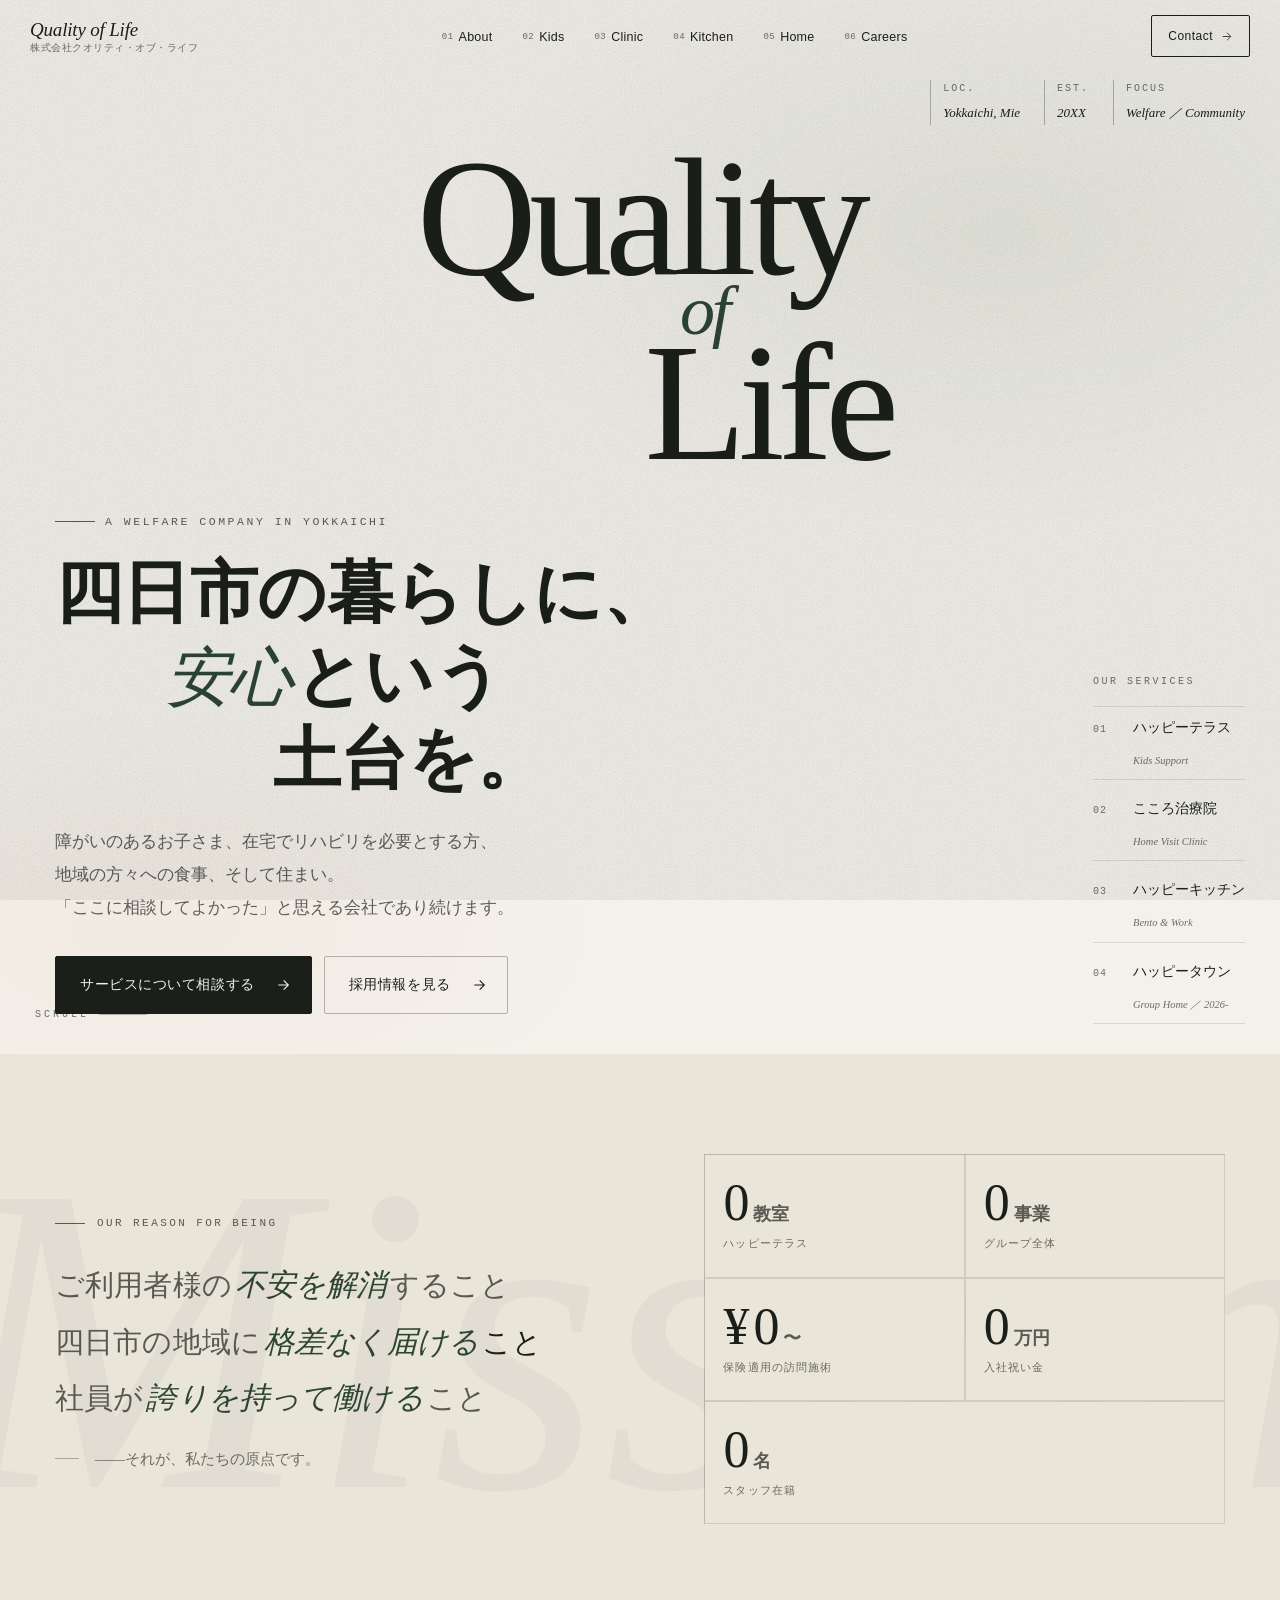
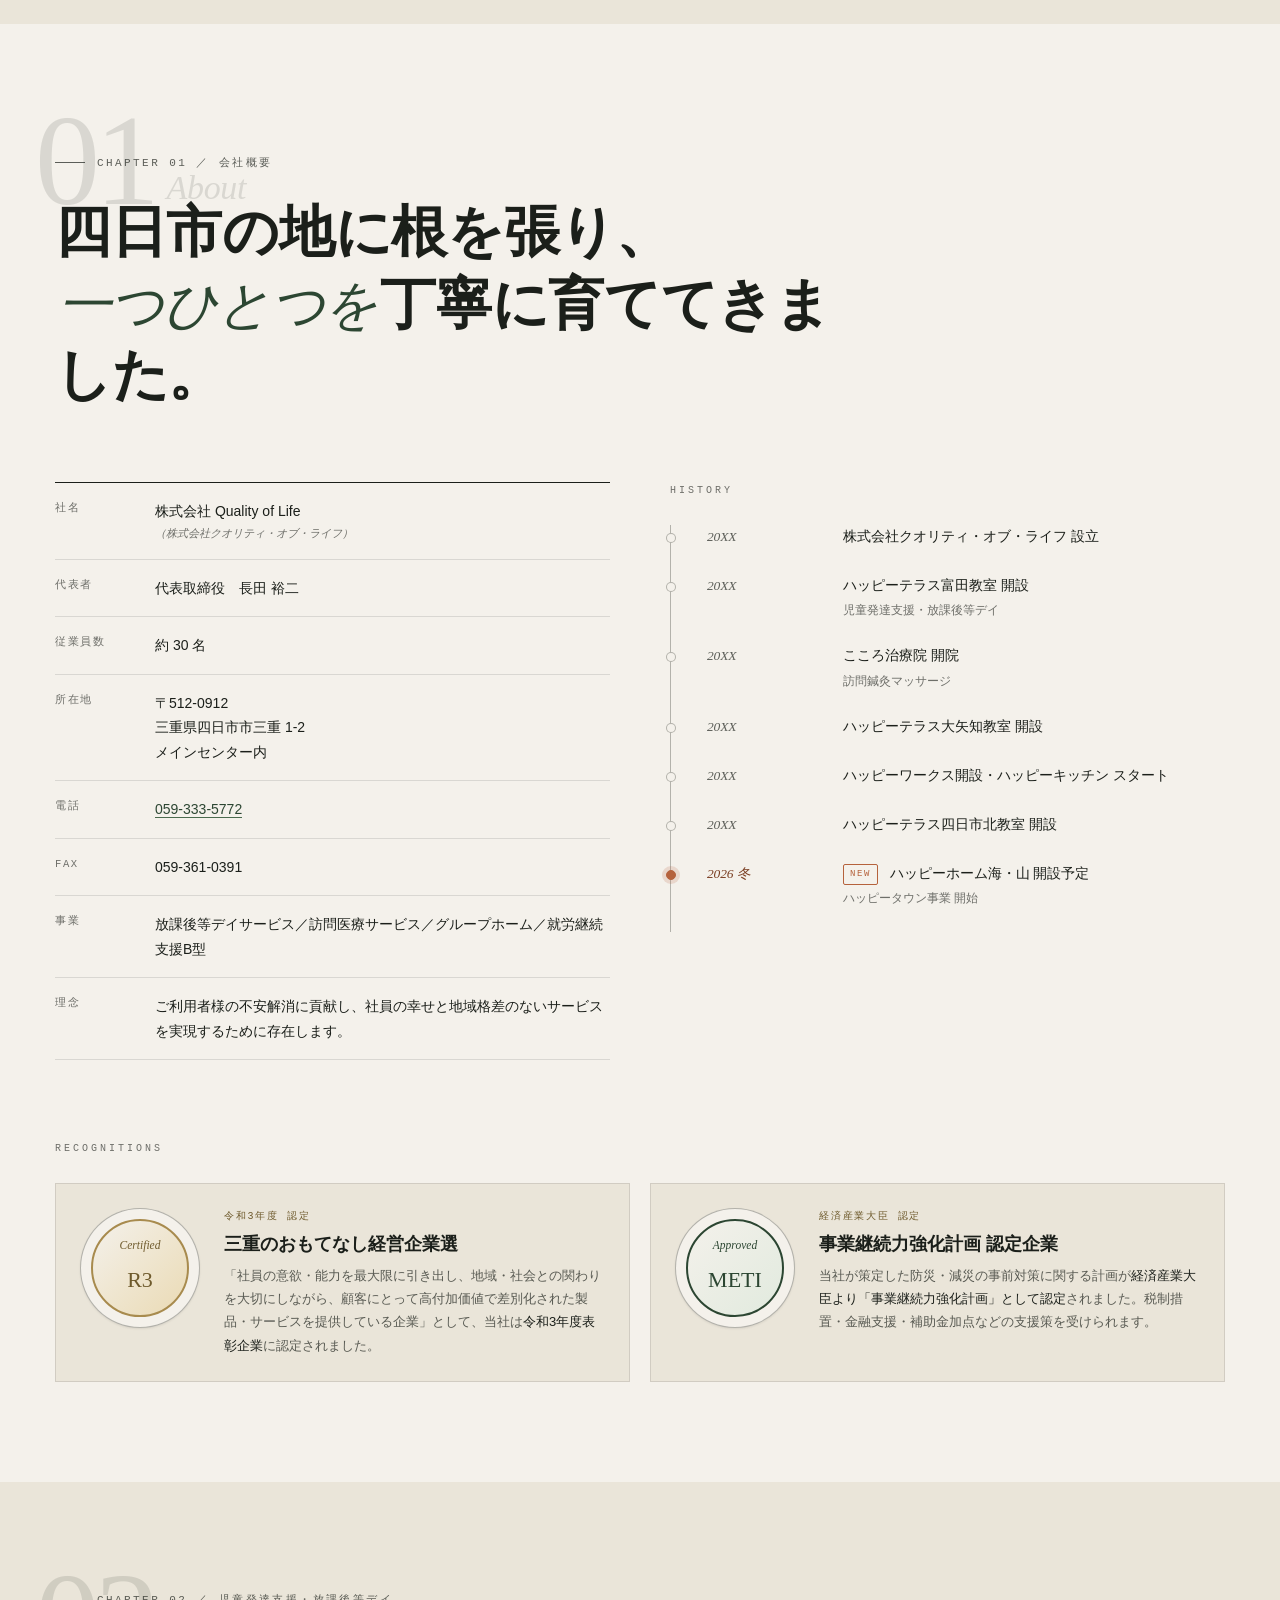
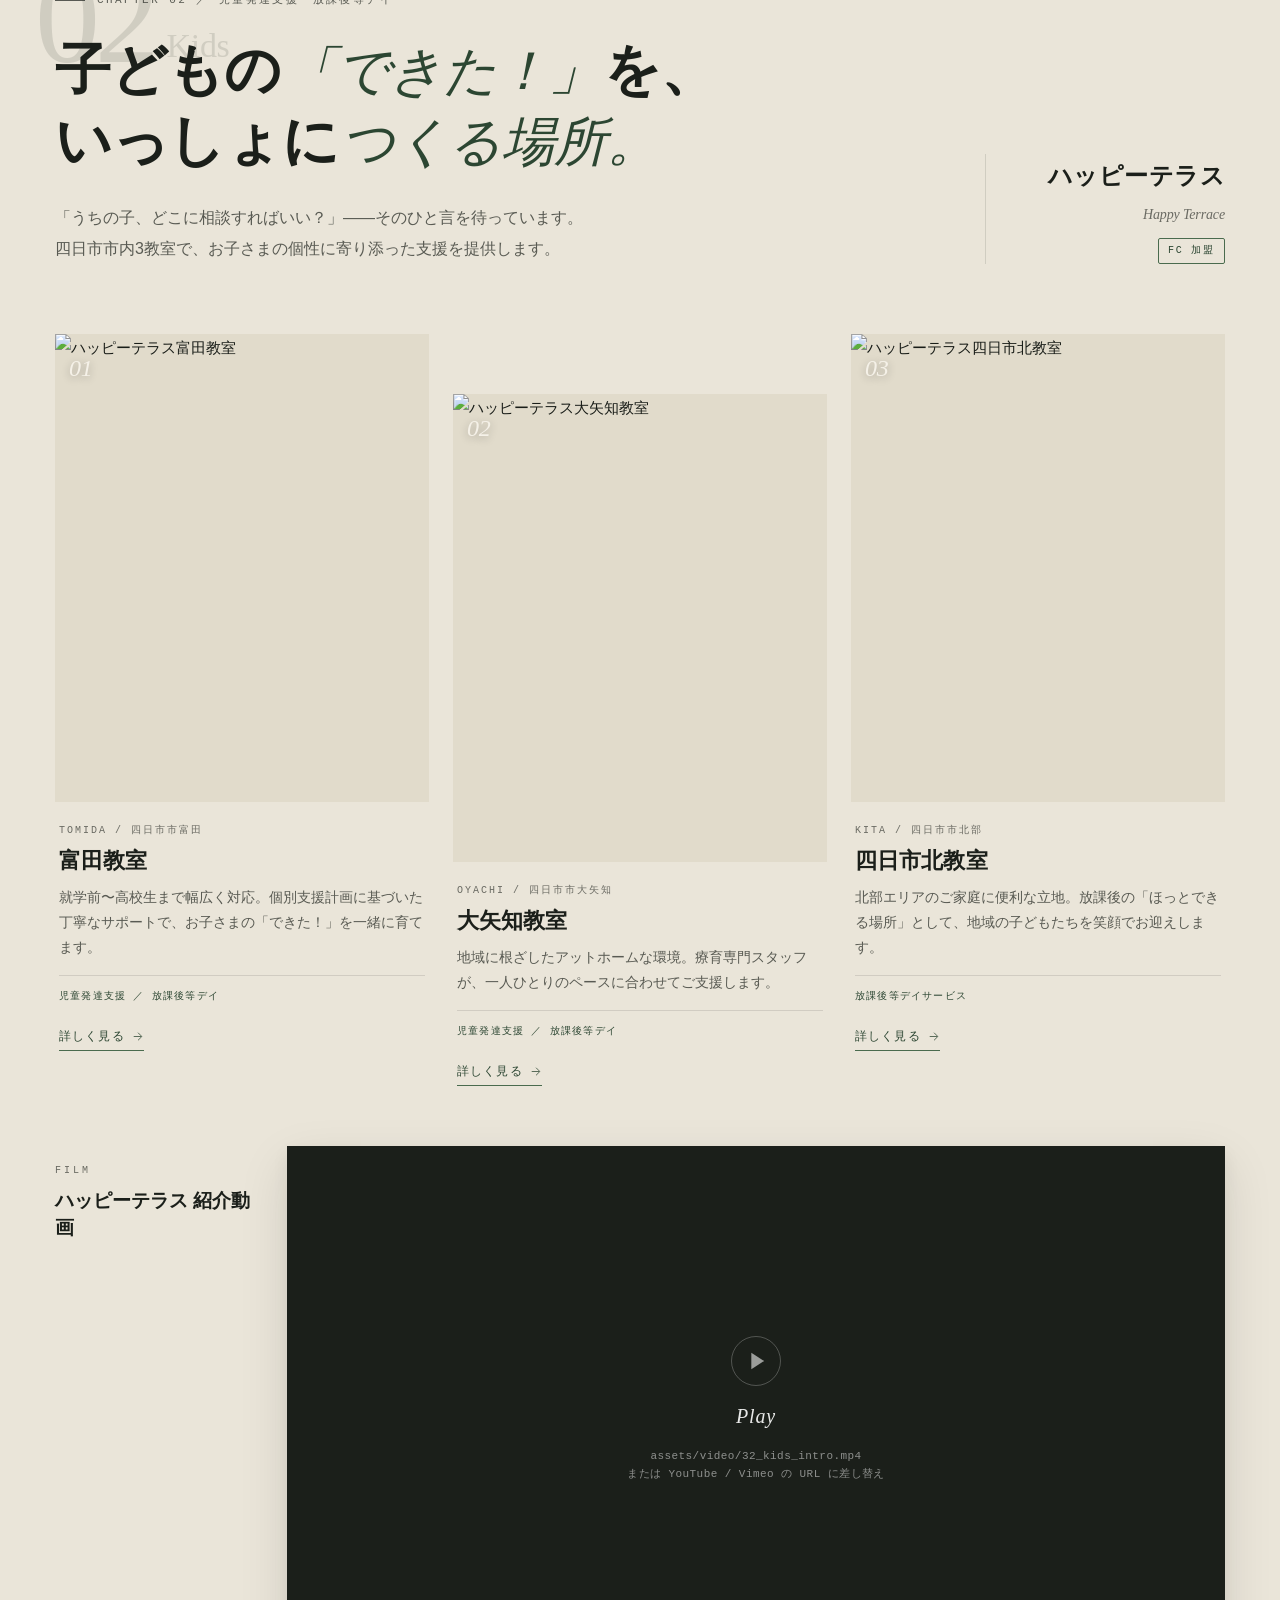
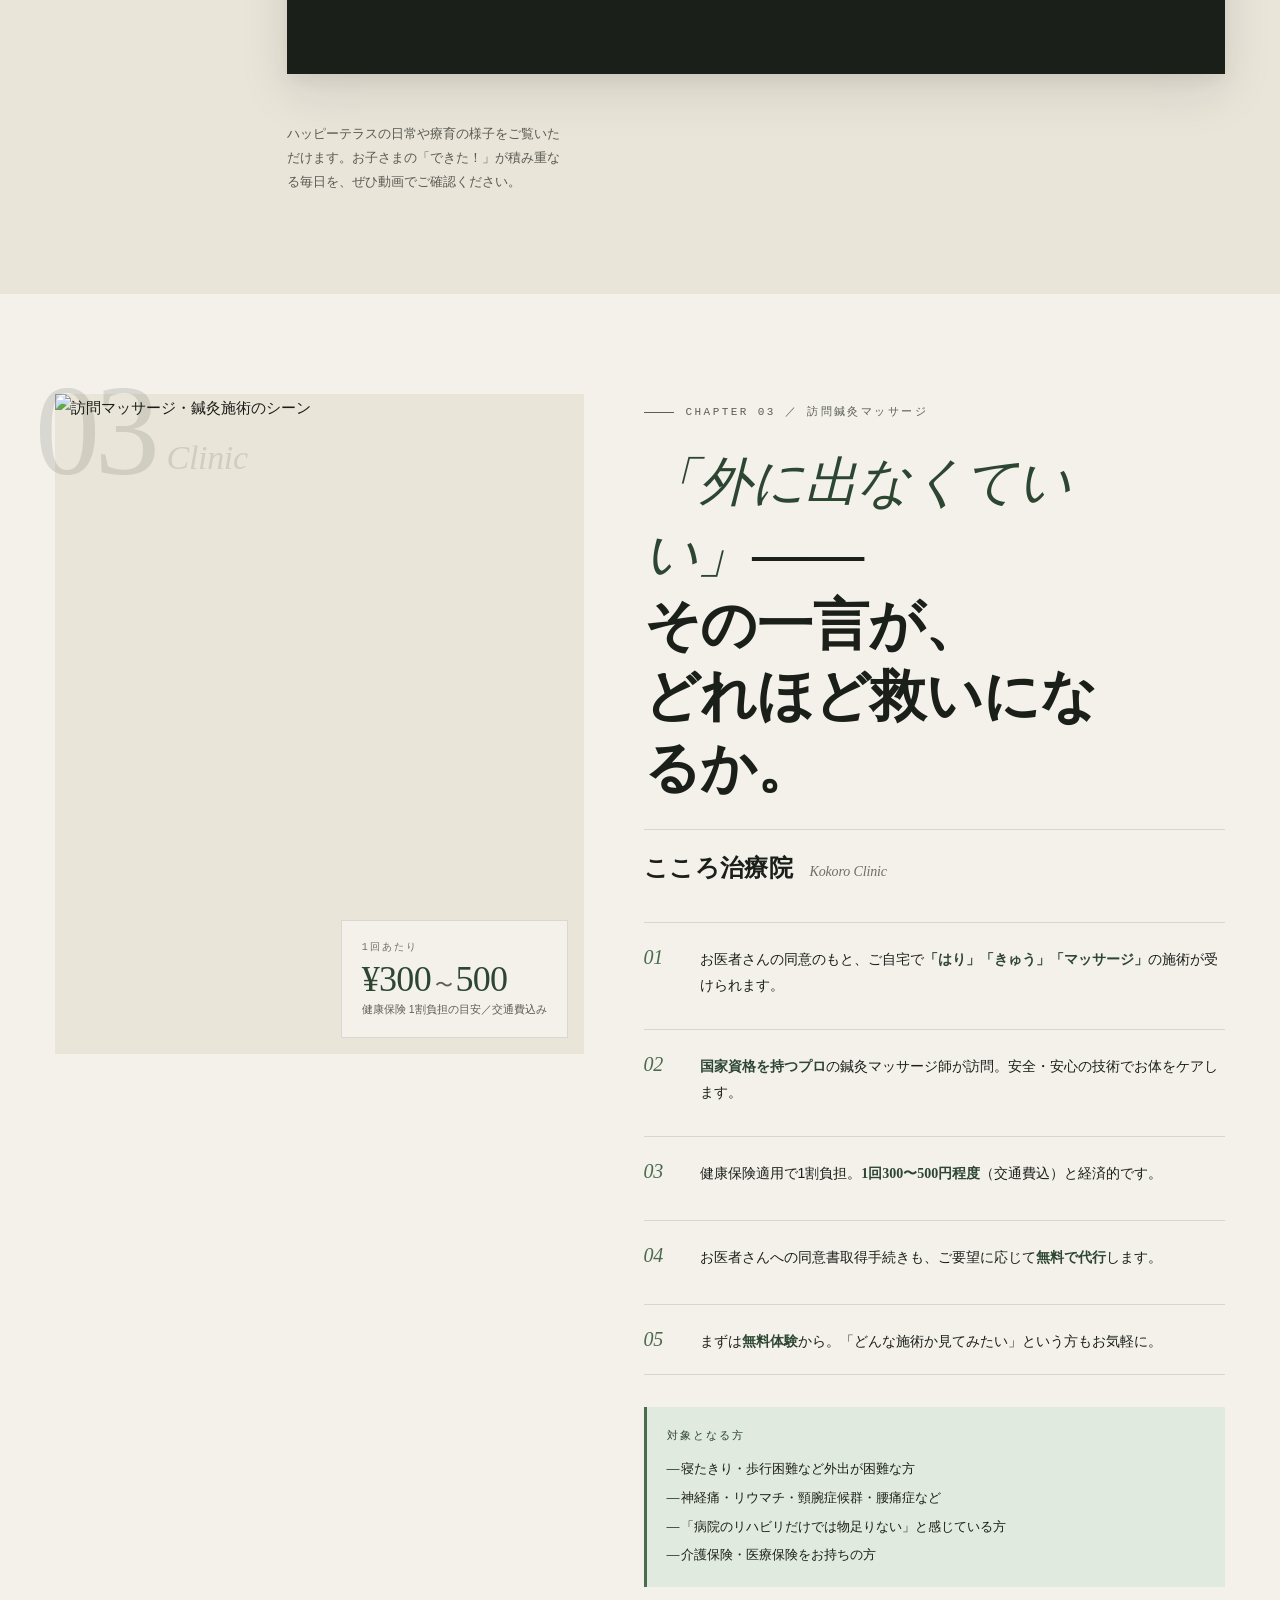
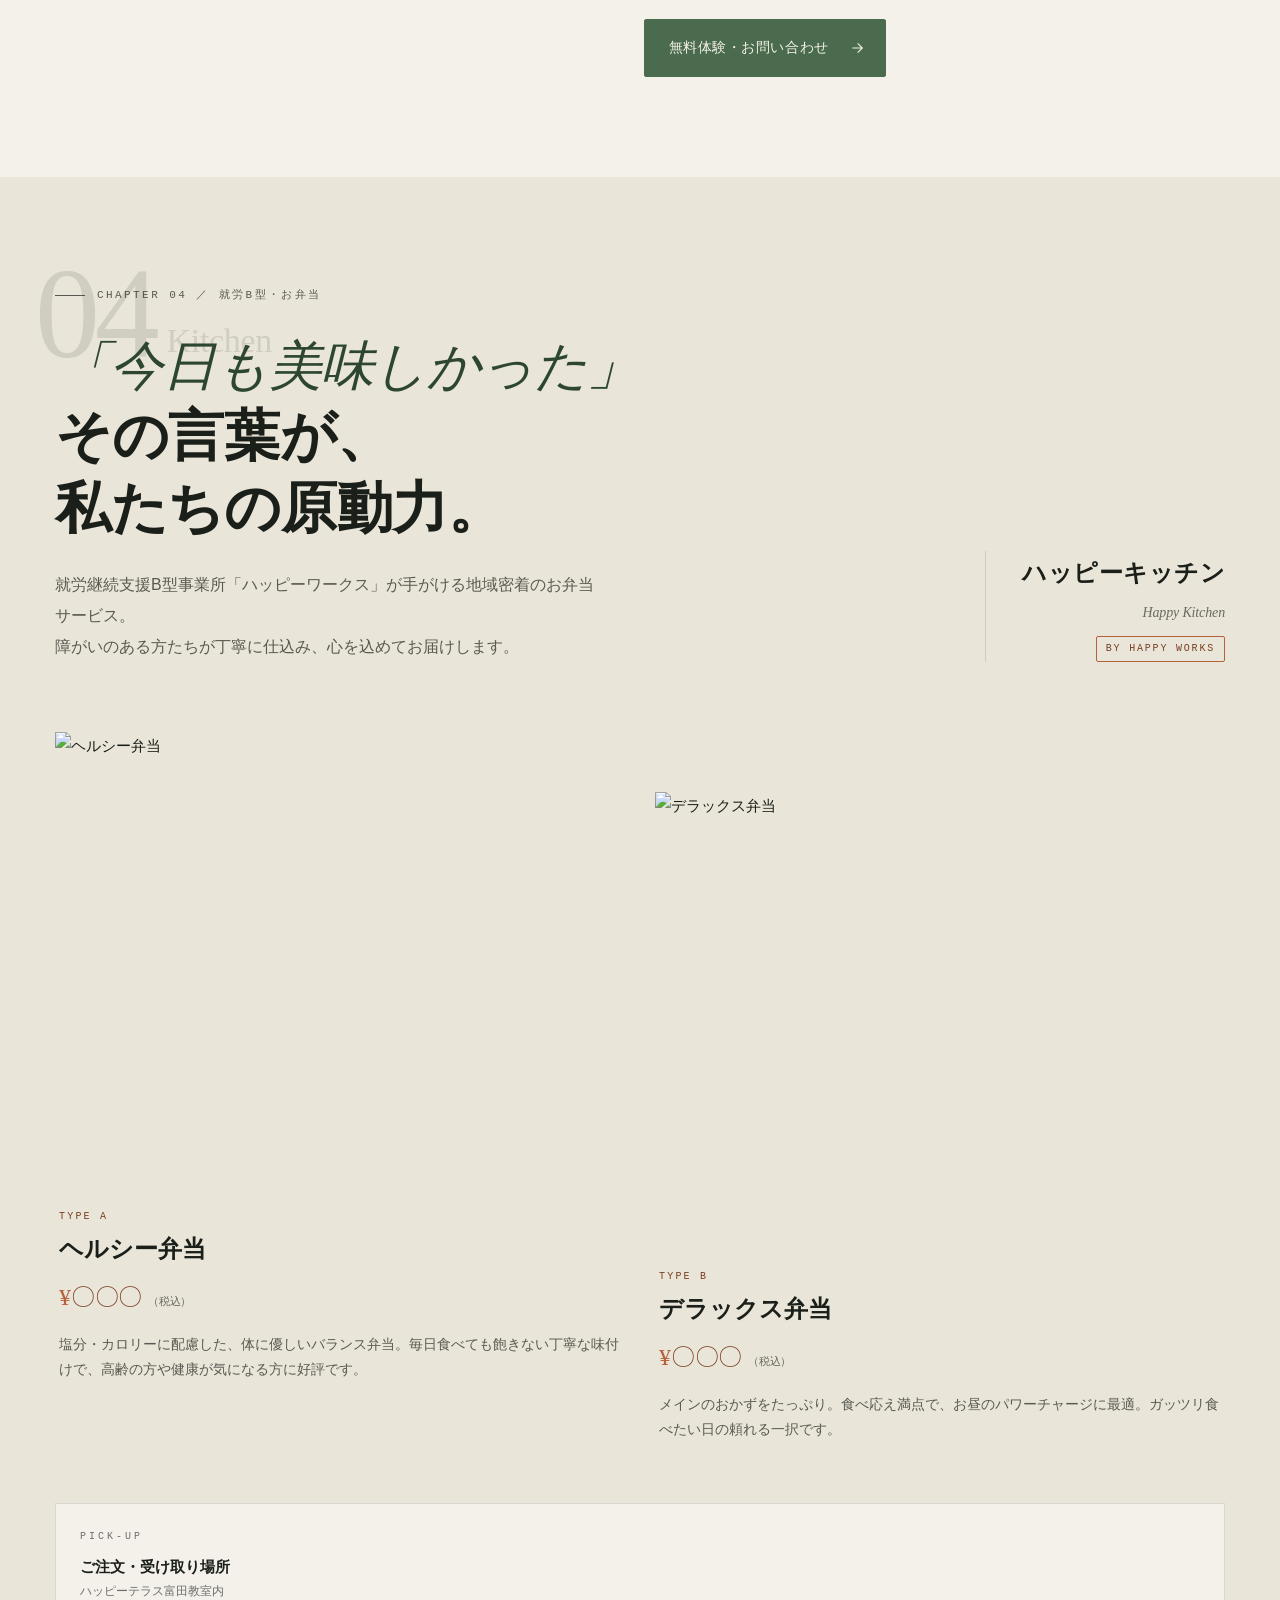
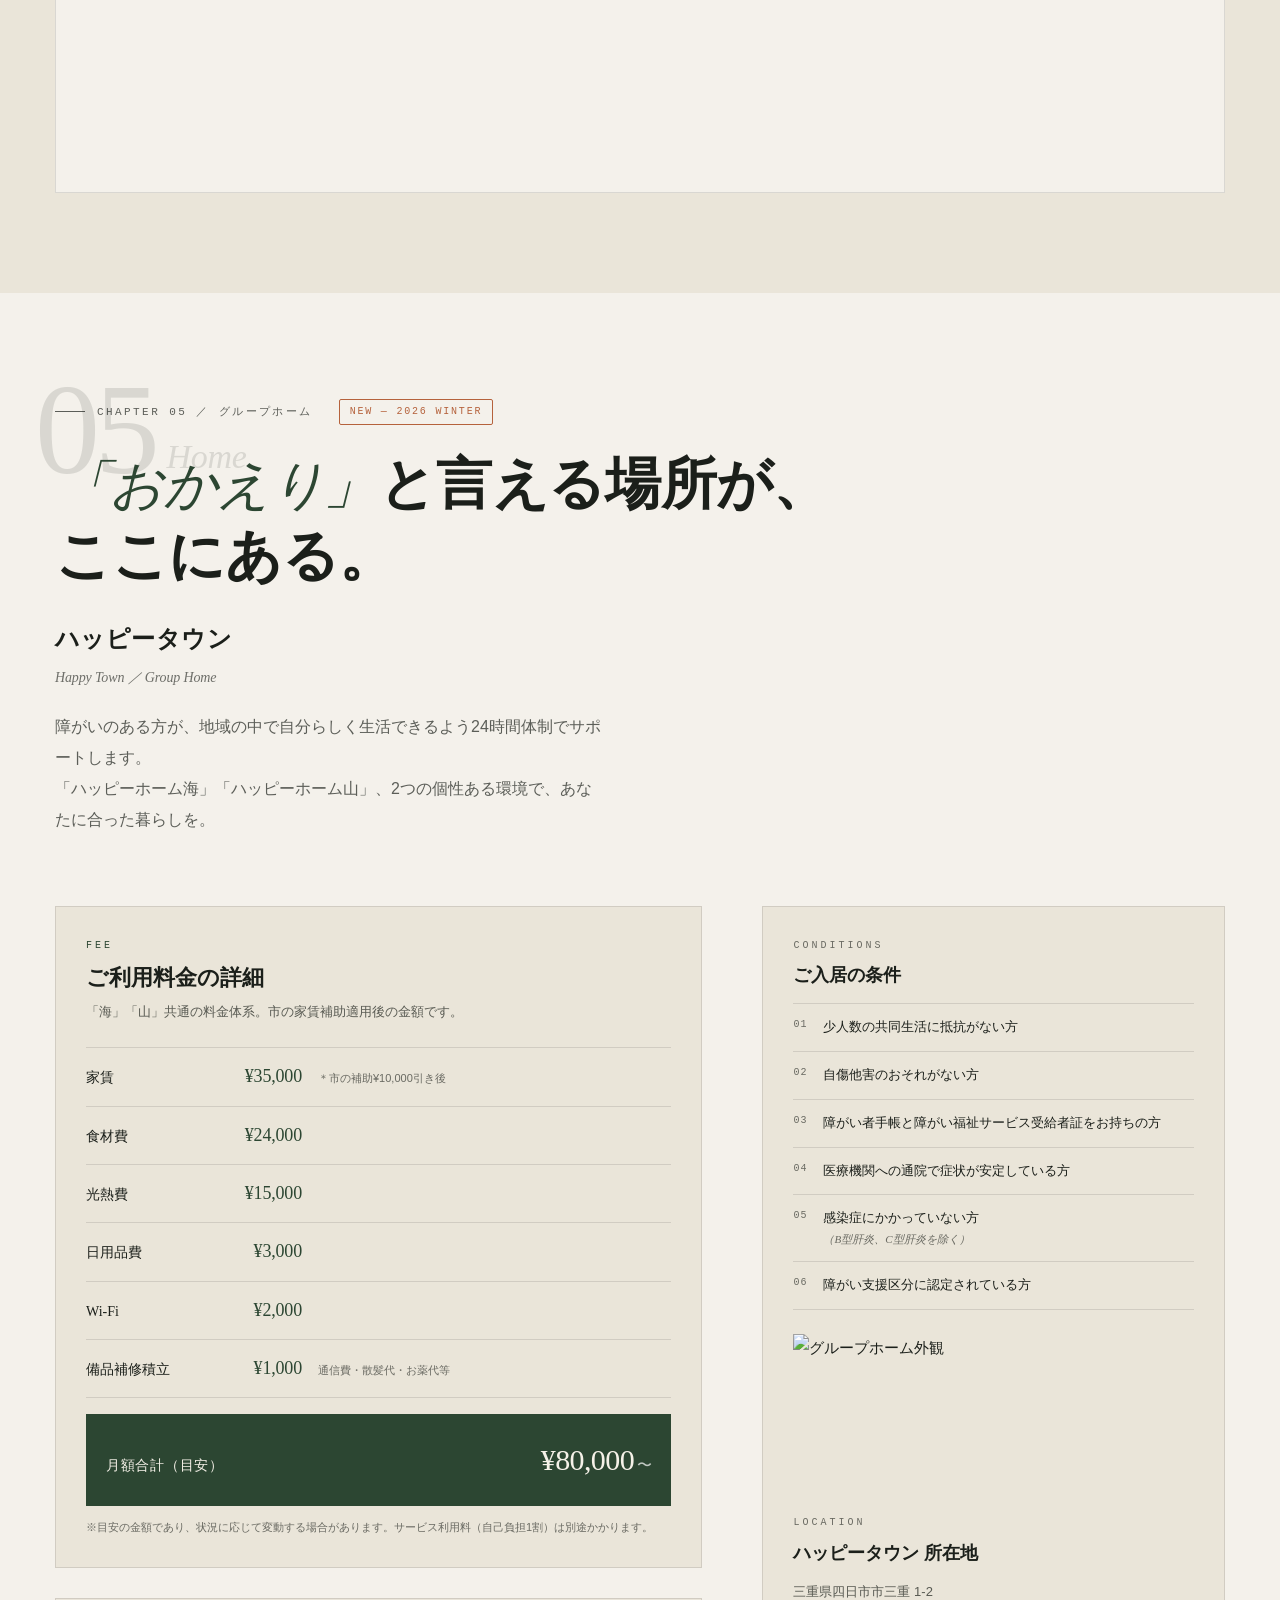
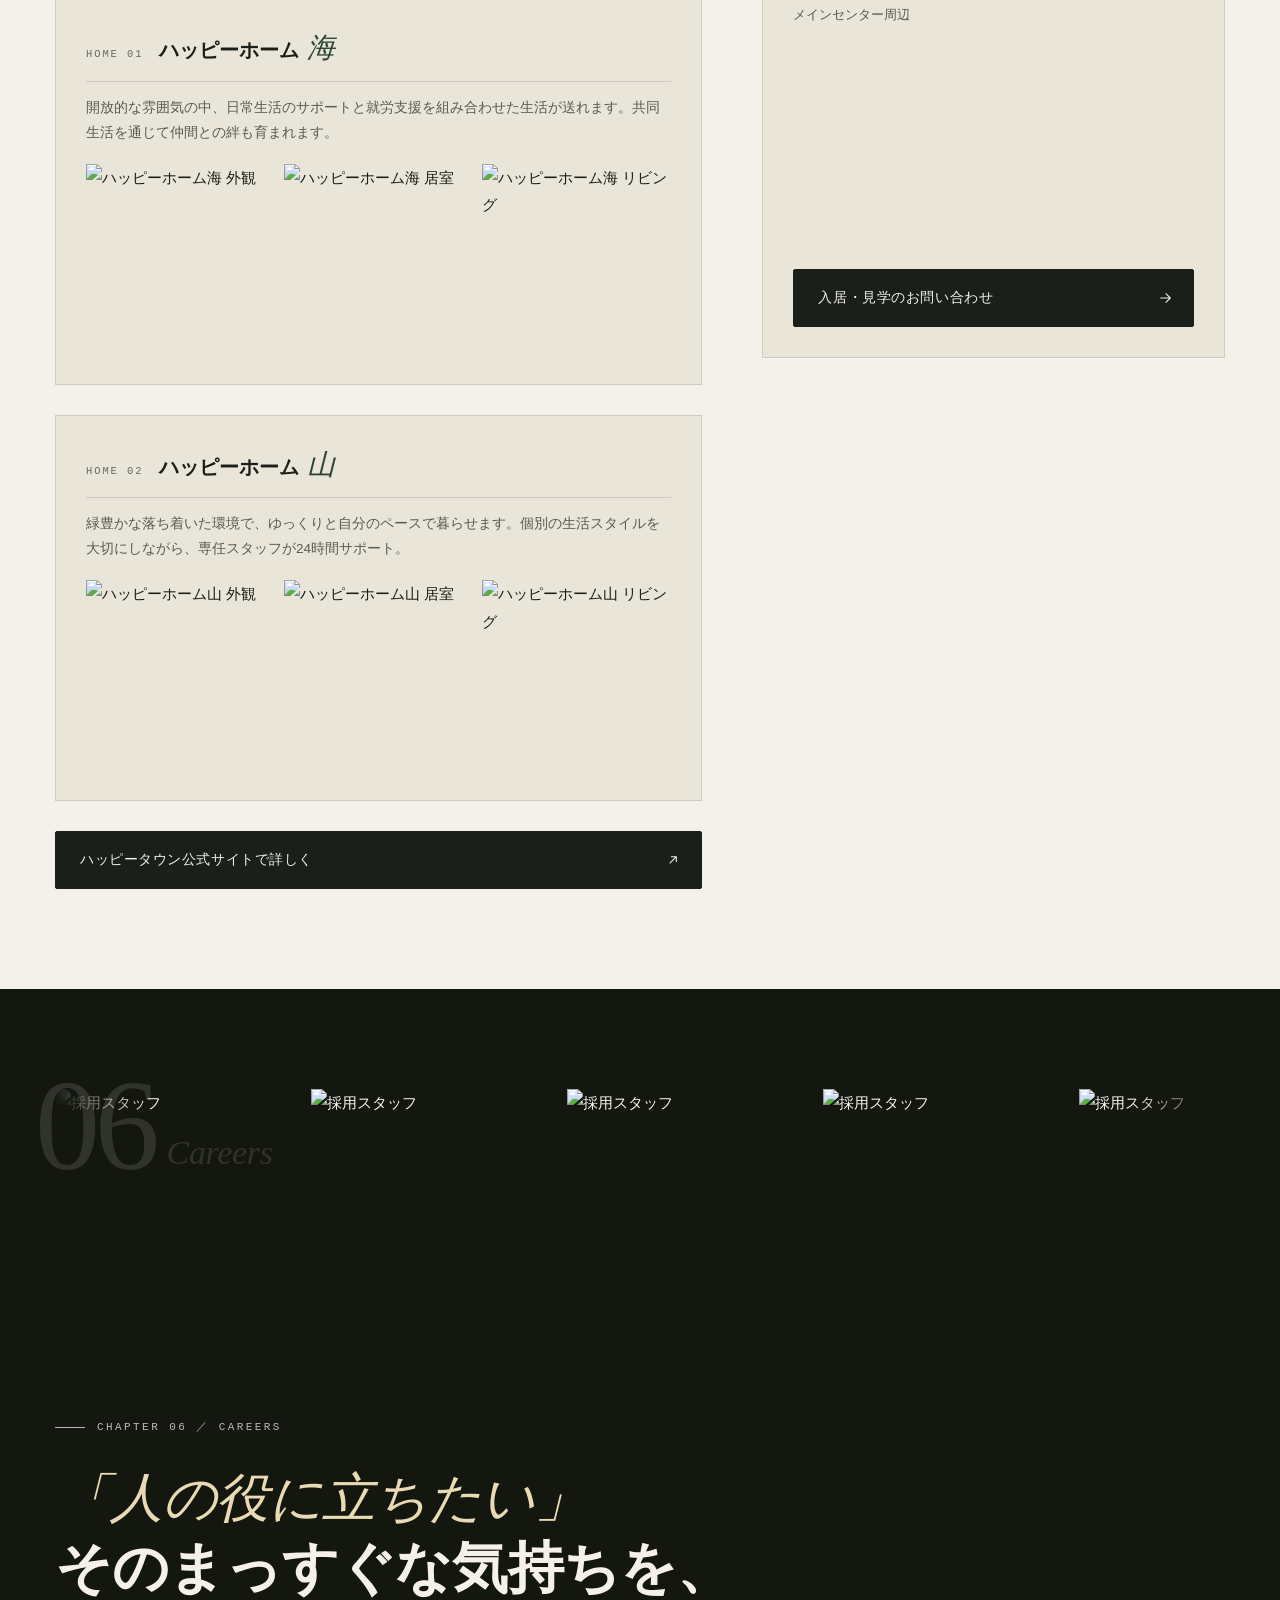
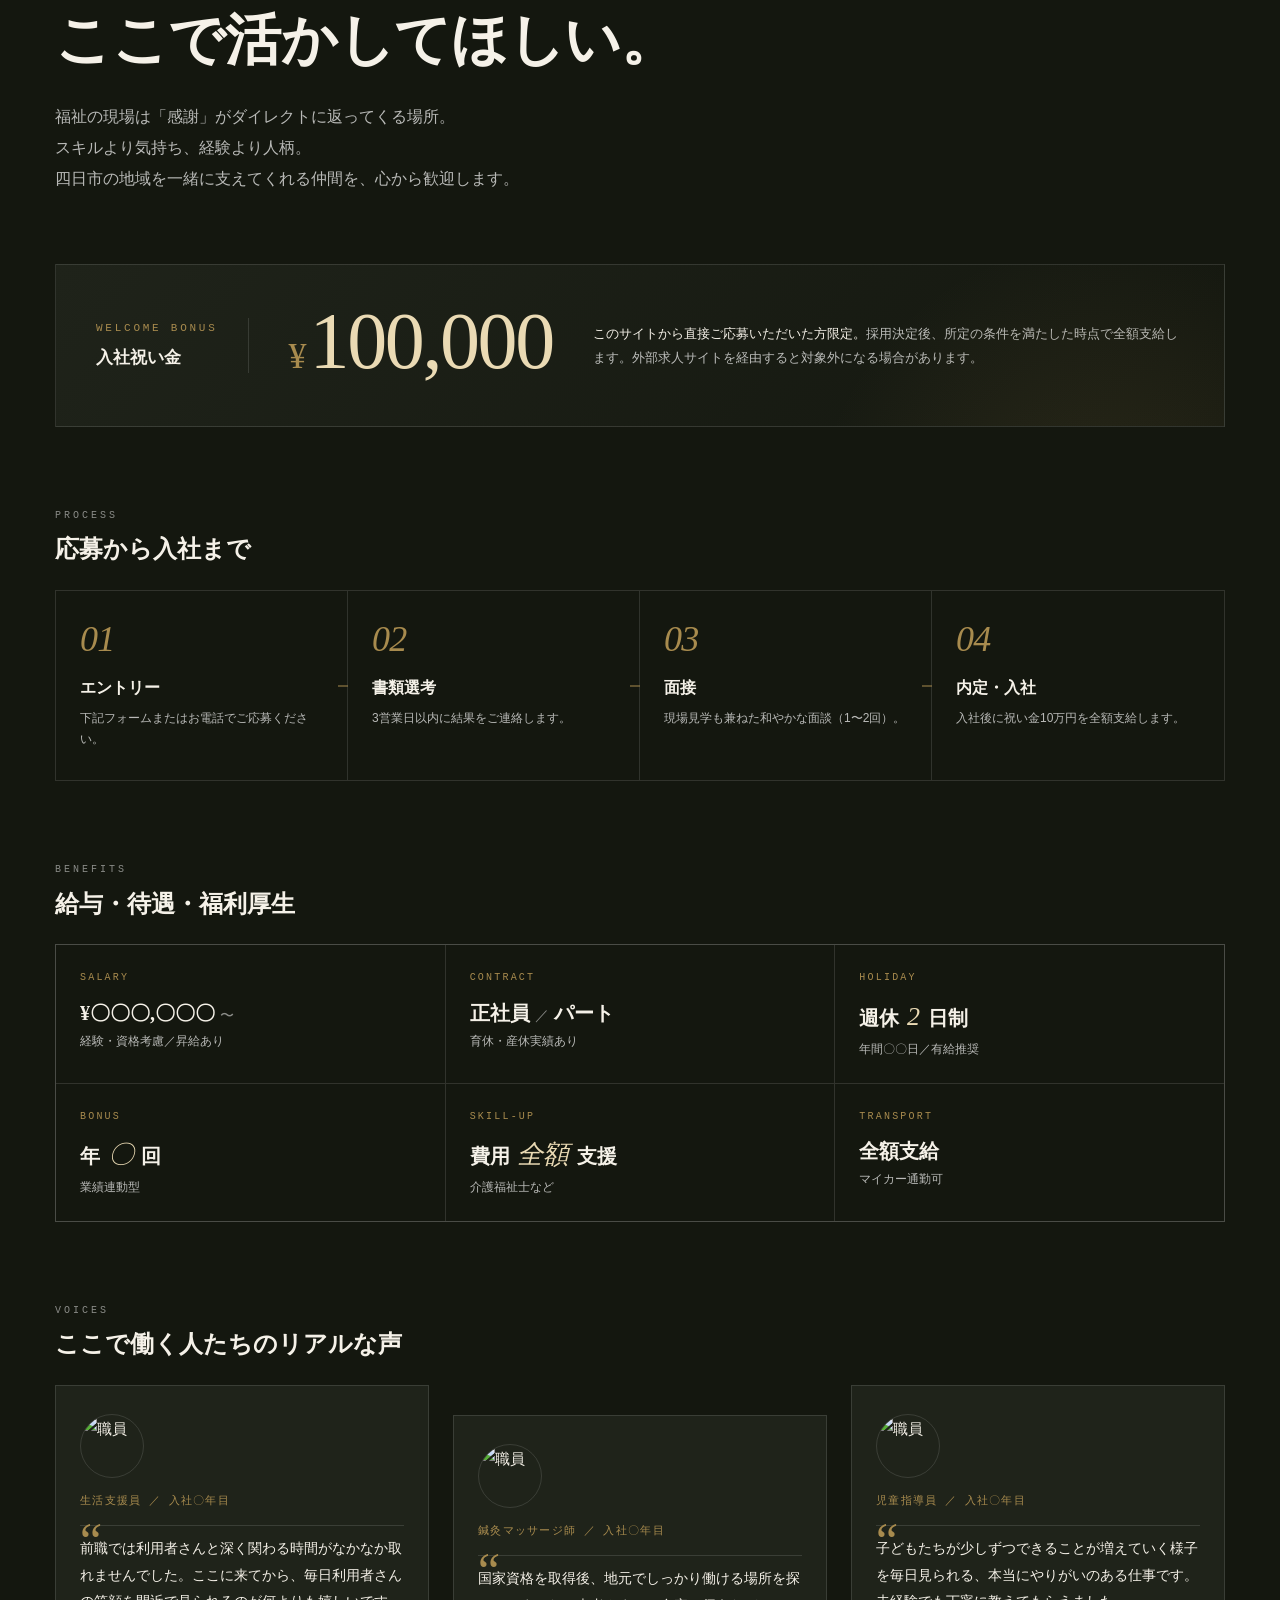
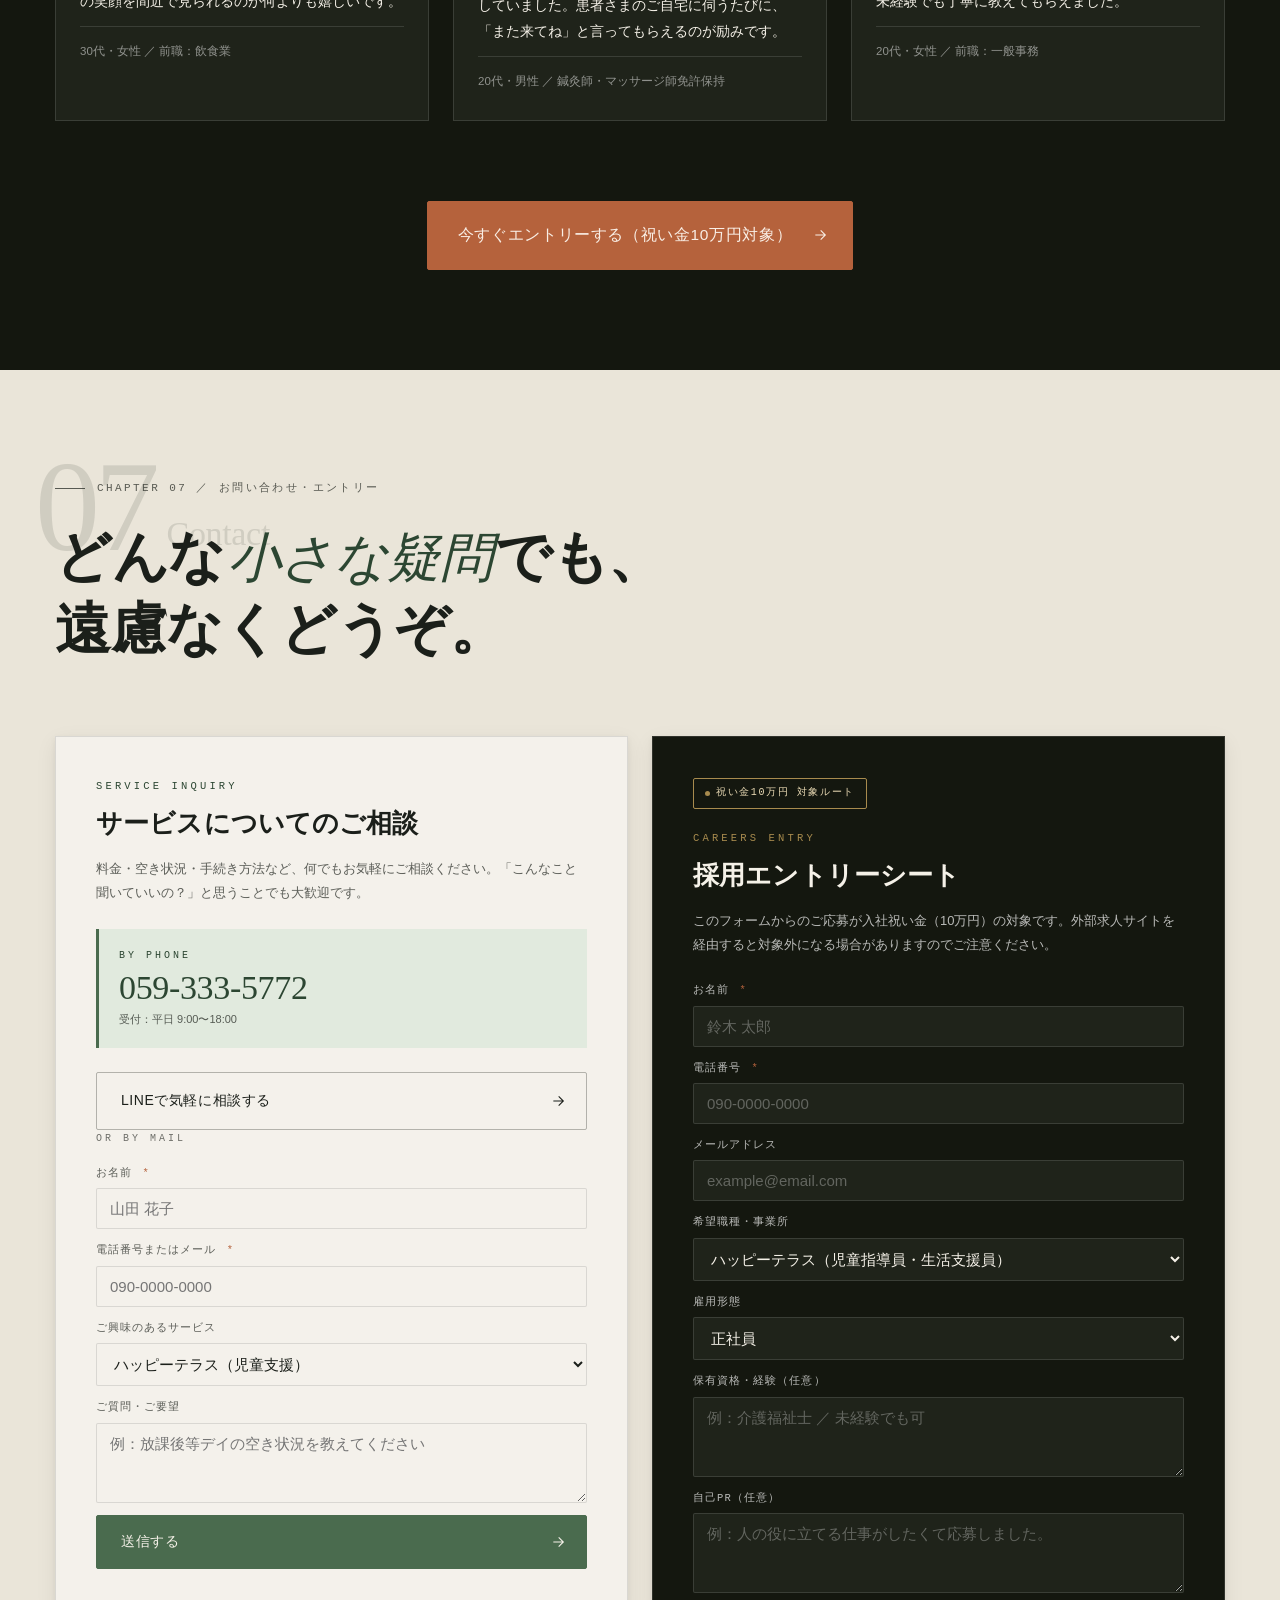
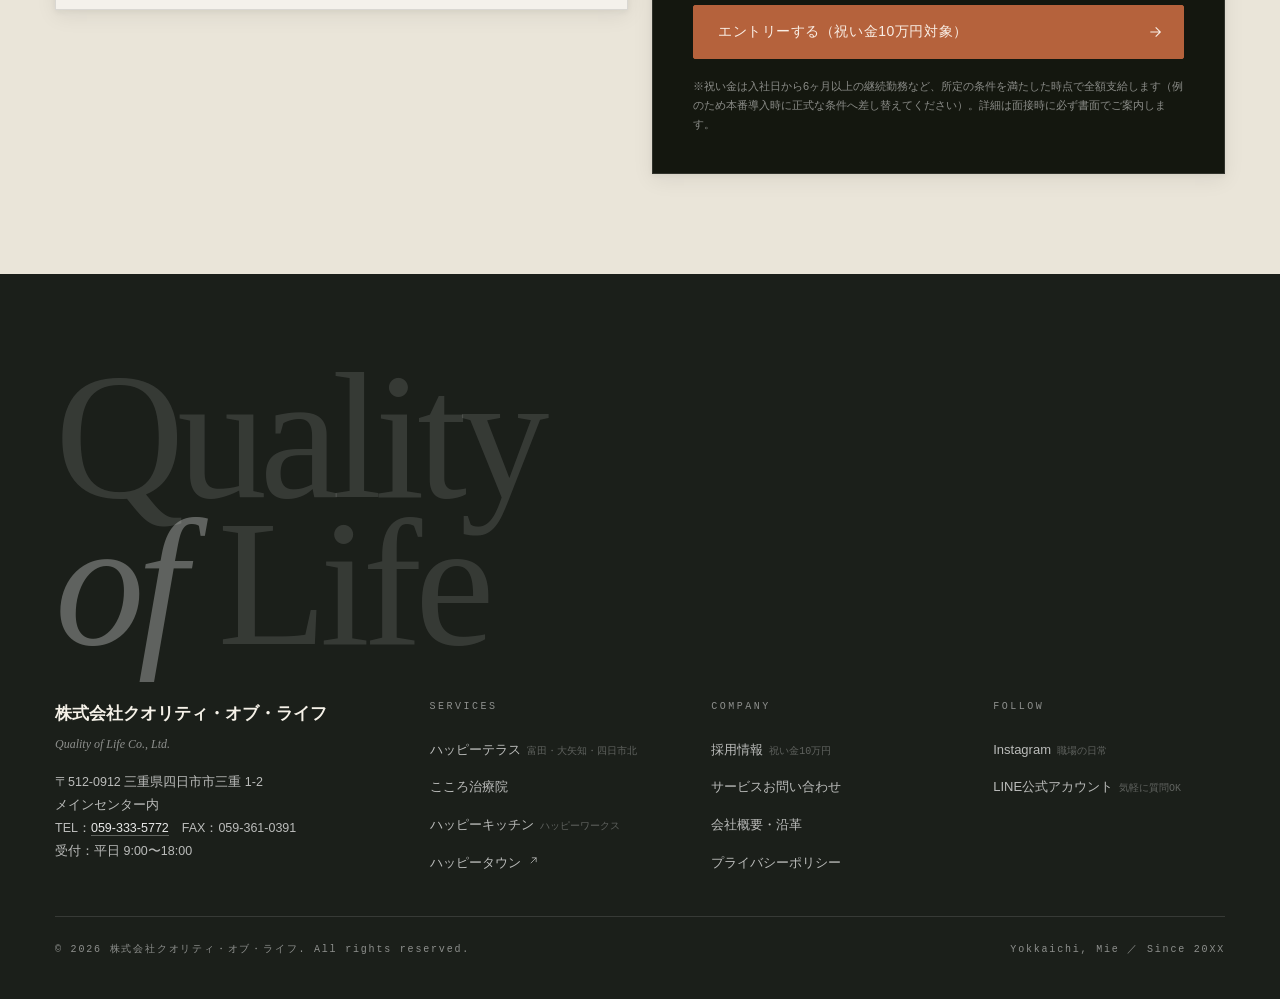
==== commit c4c5d176: "Update index.html" ====
--- a/index.html
+++ b/index.html
@@ -31,10 +31,11 @@
 <link rel="preconnect" href="https://fonts.gstatic.com" crossorigin>
 <link href="https://fonts.googleapis.com/css2?family=Fraunces:ital,opsz,wght@0,9..144,300;0,9..144,400;0,9..144,600;1,9..144,300;1,9..144,600&family=Shippori+Mincho+B1:wght@400;500;700;800&family=Zen+Kaku+Gothic+New:wght@300;400;500;700&family=JetBrains+Mono:wght@300;400;500&display=swap" rel="stylesheet">
 
-<link rel="stylesheet" href="qol_v7/base.css">
-<link rel="stylesheet" href="qol_v7/components.css">
-<link rel="stylesheet" href="qol_v7/sections.css">
-<link rel="stylesheet" href="qol_v7/responsive.css">
+<link rel="stylesheet" href="base.css">
+<link rel="stylesheet" href="components.css">
+<link rel="stylesheet" href="sections.css">
+<link rel="stylesheet" href="responsive.css">
+
 
 <!-- 構造化データ（Organization / LocalBusiness）— 本番投入時に住所・電話・営業時間を最終確認 -->
 <script type="application/ld+json">
--- a/base.css
+++ b/base.css
@@ -0,0 +1,378 @@
+/* =====================================================
+   QOL v7 — Base
+   デザインコンセプト:
+     「Chapter仕立ての静謐な奉仕」
+     セリフ英字 × 明朝日本語 × 番号付き章立て
+   攻めたリスク:
+     福祉サイトなのに、まるでスイスの高級ホテル/教育機関
+     のような "章仕立て（Chapter 01, 02...）" 構成。
+     日本語見出しは明朝で控えめに、英字だけが極大に。
+     派手な色は最小限、"品格" で信頼を勝ち取る。
+===================================================== */
+
+/* ─────────────────────────────────────
+   Design Tokens
+───────────────────────────────────── */
+:root{
+  /* Colors — Chic & Warm Neutral */
+  --paper:      #F4F1EB;   /* オフホワイト・和紙 */
+  --paper-2:    #EAE5D9;   /* 暖かグレージュ（セクション交互） */
+  --paper-3:    #E1DBCB;   /* もう1段深い */
+  --ink:        #1B1F1A;   /* 深緑寄り墨（本文・見出し） */
+  --ink-70:     rgba(27, 31, 26, .70);
+  /* .50 → .62 に調整：--paper (#F4F1EB) 上でのコントラスト比が
+     旧値では約3.19:1（WCAG AA不合格）だったため、約4.6:1まで引き上げ。
+     ラベルや補足文言など小さな文字サイズでの使用が多いための対応 */
+  --ink-50:     rgba(27, 31, 26, .62);
+  --ink-30:     rgba(27, 31, 26, .30);
+  --ink-12:     rgba(27, 31, 26, .12);
+  --ink-06:     rgba(27, 31, 26, .06);
+
+  /* Sage — primary accent（セージグリーン） */
+  --sage:       #4A6B4E;
+  --sage-d:     #2C4632;
+  --sage-l:     #B9C9B3;
+  --sage-pale:  #E1EADE;
+
+  /* Terracotta — 採用CTA・注意喚起（温かみ） */
+  --terra:      #B5623C;
+  --terra-d:    #7A3E22;
+  --terra-l:    #EFCFBC;
+
+  /* Gold — 認定・祝い金の稀少色 */
+  --gold:       #A88B4E;
+  --gold-d:     #6E5A2C;
+  --gold-l:     #EADAB4;
+
+  /* Silver / Deep dark */
+  --silver:     #8A8579;
+  --silver-l:   #B7B2A5;
+  --dark:       #14170F;      /* 採用・エントリーの暗背景 */
+  --dark-2:     #1F231A;
+  --white-90:   rgba(255,255,255,.90);
+  --white-70:   rgba(255,255,255,.70);
+  --white-50:   rgba(255,255,255,.50);
+  --white-30:   rgba(255,255,255,.30);
+  --white-12:   rgba(255,255,255,.12);
+
+  /* Fonts */
+  --f-serif:  'Fraunces', 'Cormorant Garamond', 'Times New Roman', serif;
+  --f-mincho: 'Shippori Mincho B1', 'Yu Mincho', 'Hiragino Mincho ProN', serif;
+  --f-sans:   'Zen Kaku Gothic New', 'Noto Sans JP', -apple-system, BlinkMacSystemFont, sans-serif;
+  --f-mono:   'JetBrains Mono', ui-monospace, 'SFMono-Regular', Menlo, monospace;
+
+  /* Radius */
+  --r-2: 2px;
+  --r-4: 4px;
+  --r-8: 8px;
+  --r-16: 16px;
+  --r-full: 999px;
+
+  /* Elevations — 微細で物理的な陰影 */
+  --sh-1: 0 1px 2px rgba(27, 31, 26, .04), 0 1px 3px rgba(27, 31, 26, .04);
+  --sh-2: 0 6px 20px rgba(27, 31, 26, .07), 0 2px 6px rgba(27, 31, 26, .05);
+  --sh-3: 0 18px 48px rgba(27, 31, 26, .11), 0 6px 16px rgba(27, 31, 26, .06);
+  --sh-4: 0 32px 80px rgba(27, 31, 26, .16);
+
+  /* Layout */
+  --wrap-max: 1240px;
+  --wrap-pad: clamp(1.5rem, 3.5vw, 3.5rem);
+  --section-y: clamp(6rem, 12vw, 10rem);
+
+  /* Easings — 重量感と切れ味を使い分ける */
+  --ease-weight: cubic-bezier(.77, 0, .175, 1);   /* 重量感 */
+  --ease-snap:   cubic-bezier(.34, 1.56, .64, 1); /* 弾力 */
+  --ease-soft:   cubic-bezier(.22, 1, .36, 1);    /* しなやか */
+
+  /* Noise (和紙質感) */
+  --noise: url("data:image/svg+xml,%3Csvg xmlns='http://www.w3.org/2000/svg' width='240' height='240'%3E%3Cfilter id='n'%3E%3CfeTurbulence type='fractalNoise' baseFrequency='.9' numOctaves='4' stitchTiles='stitch'/%3E%3CfeColorMatrix values='0 0 0 0 0.1 0 0 0 0 0.12 0 0 0 0 0.1 0 0 0 .6 0'/%3E%3C/filter%3E%3Crect width='240' height='240' filter='url(%23n)'/%3E%3C/svg%3E");
+}
+
+/* ─────────────────────────────────────
+   Reset
+───────────────────────────────────── */
+*, *::before, *::after { box-sizing: border-box; margin: 0; padding: 0; }
+html {
+  font-size: 62.5%; /* 1rem = 10px */
+  scroll-behavior: smooth;
+  -webkit-text-size-adjust: 100%;
+}
+body {
+  font-family: var(--f-sans);
+  font-size: 1.5rem;
+  font-weight: 400;
+  line-height: 1.85;
+  color: var(--ink);
+  background: var(--paper);
+  overflow-x: hidden;
+  text-rendering: optimizeLegibility;
+  -webkit-font-smoothing: antialiased;
+  -moz-osx-font-smoothing: grayscale;
+  font-feature-settings: "palt";
+}
+img, svg { max-width: 100%; height: auto; display: block; }
+a { color: inherit; text-decoration: none; }
+button { font-family: inherit; cursor: pointer; border: none; background: none; color: inherit; }
+input, select, textarea { font-family: inherit; }
+ol, ul { list-style: none; }
+table { border-collapse: collapse; }
+h1, h2, h3, h4, h5, h6 { font-weight: 400; line-height: 1.35; }
+em { font-style: normal; }
+
+/* Focus */
+:focus-visible {
+  outline: 2px solid var(--sage);
+  outline-offset: 3px;
+  border-radius: var(--r-2);
+}
+
+/* ─────────────────────────────────────
+   Noise overlay
+───────────────────────────────────── */
+.noise-overlay {
+  position: fixed;
+  inset: 0;
+  pointer-events: none;
+  z-index: 9998;
+  background-image: var(--noise);
+  opacity: .28;
+  mix-blend-mode: multiply;
+}
+
+/* ─────────────────────────────────────
+   Layout
+───────────────────────────────────── */
+.wrap {
+  width: 100%;
+  max-width: var(--wrap-max);
+  margin: 0 auto;
+  padding: 0 var(--wrap-pad);
+  position: relative;
+}
+
+.chapter {
+  position: relative;
+  padding: var(--section-y) 0;
+}
+
+/* ─────────────────────────────────────
+   Typography Utilities
+───────────────────────────────────── */
+.chapter-label {
+  display: inline-flex;
+  align-items: center;
+  gap: 1.2rem;
+  font-family: var(--f-mono);
+  font-size: 1.1rem;
+  font-weight: 400;
+  letter-spacing: .22em;
+  text-transform: uppercase;
+  color: var(--ink-70);
+  margin-bottom: 2.4rem;
+}
+.chapter-label__rule {
+  display: block;
+  width: 3rem;
+  height: 1px;
+  background: currentColor;
+  flex-shrink: 0;
+}
+.chapter-label--white,
+.chapter-label--white .chapter-label__rule {
+  color: var(--white-70);
+}
+.chapter-label--new .new-flag {
+  margin-left: 1.4rem;
+  padding: .3rem 1rem;
+  border: 1px solid var(--terra);
+  color: var(--terra);
+  border-radius: var(--r-2);
+  font-size: 1rem;
+  letter-spacing: .18em;
+}
+
+.chapter__title {
+  font-family: var(--f-mincho);
+  font-size: clamp(3rem, 5.2vw, 5.6rem);
+  font-weight: 700;
+  line-height: 1.28;
+  letter-spacing: -0.005em;
+  color: var(--ink);
+  margin-bottom: 2.4rem;
+  text-wrap: pretty;
+}
+.chapter__title em {
+  font-family: var(--f-serif);
+  font-style: italic;
+  font-weight: 400;
+  color: var(--sage-d);
+  font-size: 0.95em;
+  letter-spacing: -0.01em;
+  margin: 0 .05em;
+}
+.chapter__title--white { color: #F5F1E8; }
+.chapter__title--white em { color: var(--gold-l); }
+.chapter__title--town em { color: var(--sage-d); }
+
+.chapter__sub {
+  font-family: var(--f-sans);
+  font-size: clamp(1.4rem, 1.5vw, 1.6rem);
+  font-weight: 300;
+  line-height: 1.95;
+  color: var(--ink-70);
+  max-width: 62ch;
+  margin-top: 1.6rem;
+  text-wrap: pretty;
+}
+.chapter__sub--white { color: var(--white-70); }
+
+/* Chapter anchor — セクション左に浮遊する巨大な章番号 */
+.chapter__anchor {
+  position: absolute;
+  top: calc(var(--section-y) - 1rem);
+  left: var(--wrap-pad);
+  display: flex;
+  align-items: baseline;
+  gap: 1.2rem;
+  z-index: 1;
+  pointer-events: none;
+  color: var(--ink-12);
+  transform: translateY(-.4em);
+}
+.chapter__anchor--dark { color: var(--white-12); }
+.chapter__anchor-num {
+  font-family: var(--f-serif);
+  font-weight: 300;
+  font-size: clamp(6rem, 11vw, 13rem);
+  line-height: .8;
+  letter-spacing: -0.04em;
+  color: currentColor;
+}
+.chapter__anchor-en {
+  font-family: var(--f-serif);
+  font-style: italic;
+  font-weight: 300;
+  font-size: clamp(2rem, 3vw, 3.4rem);
+  letter-spacing: -0.01em;
+  color: currentColor;
+  transform: translateY(-.15em);
+}
+.chapter__anchor-en em { font-style: normal; font-family: var(--f-serif); }
+
+/* Chapter head */
+.chapter__head {
+  position: relative;
+  z-index: 2;
+  margin-bottom: clamp(4rem, 7vw, 7rem);
+  max-width: 90rem;
+}
+.chapter__head--kids,
+.chapter__head--kitchen {
+  display: grid;
+  grid-template-columns: 1fr auto;
+  gap: 4rem;
+  align-items: end;
+  max-width: 100%;
+}
+.chapter__head--dark {
+  color: #F5F1E8;
+  max-width: 90rem;
+}
+
+/* Chapter brand — 副題（英字＋日本語） */
+.chapter__brand {
+  display: flex;
+  flex-direction: column;
+  align-items: flex-end;
+  gap: .4rem;
+  padding-left: 2rem;
+  border-left: 1px solid var(--ink-12);
+  min-width: 24rem;
+}
+.chapter__brand--inline {
+  align-items: flex-start;
+  border-left: none;
+  padding-left: 0;
+  border-top: 1px solid var(--ink-12);
+  padding-top: 1.6rem;
+  margin: 2.4rem 0 3.2rem;
+  flex-direction: row;
+  gap: 1.6rem;
+  align-items: baseline;
+  min-width: unset;
+}
+.chapter__brand--town {
+  align-items: flex-start;
+  border-left: none;
+  padding-left: 0;
+  min-width: unset;
+  margin: 2rem 0;
+}
+.chapter__brand-name {
+  font-family: var(--f-mincho);
+  font-size: clamp(1.8rem, 2.2vw, 2.4rem);
+  font-weight: 700;
+  color: var(--ink);
+  letter-spacing: .02em;
+}
+.chapter__brand-en {
+  font-family: var(--f-serif);
+  font-style: italic;
+  font-size: 1.4rem;
+  font-weight: 300;
+  color: var(--ink-50);
+  letter-spacing: -0.01em;
+}
+.chapter__brand-badge {
+  margin-top: .6rem;
+  font-family: var(--f-mono);
+  font-size: 1rem;
+  letter-spacing: .18em;
+  text-transform: uppercase;
+  color: var(--sage-d);
+  padding: .3rem .9rem;
+  border: 1px solid var(--sage);
+  border-radius: var(--r-2);
+}
+.chapter__brand-badge--warm {
+  color: var(--terra-d);
+  border-color: var(--terra);
+}
+
+/* ─────────────────────────────────────
+   Reveal Animations
+───────────────────────────────────── */
+.reveal {
+  opacity: 0;
+  transform: translateY(2.4rem);
+  transition:
+    opacity 1s var(--ease-soft),
+    transform 1s var(--ease-soft),
+    filter 1s var(--ease-soft);
+  filter: blur(4px);
+}
+.reveal.is-in {
+  opacity: 1;
+  transform: translateY(0);
+  filter: blur(0);
+}
+.reveal-l { opacity: 0; transform: translateX(-2.4rem); transition: opacity 1s var(--ease-soft), transform 1s var(--ease-soft); }
+.reveal-r { opacity: 0; transform: translateX(2.4rem);  transition: opacity 1s var(--ease-soft), transform 1s var(--ease-soft); }
+.reveal-l.is-in, .reveal-r.is-in { opacity: 1; transform: none; }
+
+.d-1 { transition-delay: .08s; }
+.d-2 { transition-delay: .16s; }
+.d-3 { transition-delay: .24s; }
+.d-4 { transition-delay: .32s; }
+.d-5 { transition-delay: .40s; }
+
+/* Reduced motion */
+@media (prefers-reduced-motion: reduce) {
+  *, *::before, *::after {
+    animation-duration: .01ms !important;
+    animation-iteration-count: 1 !important;
+    transition-duration: .01ms !important;
+    scroll-behavior: auto !important;
+  }
+  .reveal, .reveal-l, .reveal-r { opacity: 1; transform: none; filter: none; }
+}
--- a/components.css
+++ b/components.css
@@ -0,0 +1,475 @@
+/* =====================================================
+   QOL v7 — Components
+   共通UIパーツ: ボタン、リンク、ヘッダー、ドロワー、フッター
+===================================================== */
+
+/* ─────────────────────────────────────
+   Skip Link (keyboard/screen-reader users)
+───────────────────────────────────── */
+.skip-link {
+  position: absolute;
+  top: -6rem;
+  left: 1.6rem;
+  z-index: 9999;
+  background: var(--ink);
+  color: var(--paper);
+  padding: 1.2rem 2rem;
+  border-radius: var(--r-2);
+  font-family: var(--f-sans);
+  font-size: 1.3rem;
+  font-weight: 500;
+  transition: top .3s var(--ease-soft);
+}
+.skip-link:focus {
+  top: 1.6rem;
+}
+
+/* ─────────────────────────────────────
+   Buttons
+───────────────────────────────────── */
+.btn {
+  display: inline-flex;
+  align-items: center;
+  justify-content: space-between;
+  gap: 2rem;
+  padding: 1.5rem 2rem 1.5rem 2.4rem;
+  border-radius: var(--r-2);
+  font-family: var(--f-sans);
+  font-size: 1.4rem;
+  font-weight: 500;
+  letter-spacing: .04em;
+  position: relative;
+  overflow: hidden;
+  transition:
+    transform .5s var(--ease-weight),
+    background-color .35s var(--ease-soft),
+    color .35s var(--ease-soft),
+    border-color .35s var(--ease-soft);
+  isolation: isolate;
+  min-height: 5.4rem;
+  border: 1px solid transparent;
+}
+.btn svg {
+  width: 1.6rem;
+  height: 1.6rem;
+  flex-shrink: 0;
+  transition: transform .55s var(--ease-snap);
+}
+.btn::before {
+  content: '';
+  position: absolute;
+  inset: 0;
+  z-index: -1;
+  background: currentColor;
+  opacity: 0;
+  transition: opacity .35s var(--ease-soft);
+}
+.btn:hover svg { transform: translateX(.5rem); }
+.btn:active { transform: scale(.98); }
+
+.btn--ink {
+  background: var(--ink);
+  color: var(--paper);
+  border-color: var(--ink);
+}
+.btn--ink:hover { background: var(--sage-d); border-color: var(--sage-d); }
+
+.btn--outline {
+  background: transparent;
+  color: var(--ink);
+  border-color: var(--ink-30);
+}
+.btn--outline:hover { border-color: var(--ink); background: var(--ink-06); }
+
+.btn--sage {
+  background: var(--sage);
+  color: #F5F1E8;
+  border-color: var(--sage);
+}
+.btn--sage:hover { background: var(--sage-d); border-color: var(--sage-d); }
+
+.btn--terra {
+  background: var(--terra);
+  color: #F9EEE5;
+  border-color: var(--terra);
+}
+.btn--terra:hover { background: var(--terra-d); border-color: var(--terra-d); }
+
+.btn--full { width: 100%; }
+.btn--lg {
+  padding: 1.9rem 2.4rem 1.9rem 3rem;
+  font-size: 1.55rem;
+  min-height: 6.4rem;
+}
+
+/* Link arrow */
+.link-arrow {
+  display: inline-flex;
+  align-items: center;
+  gap: .6rem;
+  font-family: var(--f-mono);
+  font-size: 1.15rem;
+  letter-spacing: .1em;
+  text-transform: uppercase;
+  color: var(--sage-d);
+  padding-bottom: .3rem;
+  border-bottom: 1px solid var(--sage);
+  transition: color .3s var(--ease-soft), gap .4s var(--ease-snap);
+}
+.link-arrow svg {
+  width: 1.3rem;
+  height: 1.3rem;
+  transition: transform .4s var(--ease-snap);
+}
+.link-arrow:hover { gap: 1rem; }
+.link-arrow:hover svg { transform: translateX(.3rem); }
+
+/* ─────────────────────────────────────
+   Site Header
+───────────────────────────────────── */
+.site-header {
+  position: fixed;
+  top: 0; left: 0; right: 0;
+  z-index: 500;
+  height: 7.2rem;
+  display: flex;
+  align-items: center;
+  padding: 0 clamp(1.6rem, 3vw, 3rem);
+  transition: background-color .5s var(--ease-soft), box-shadow .5s var(--ease-soft), backdrop-filter .5s var(--ease-soft);
+  background: transparent;
+}
+.site-header.is-scrolled {
+  background: rgba(244, 241, 235, .90);
+  backdrop-filter: blur(18px) saturate(1.2);
+  -webkit-backdrop-filter: blur(18px) saturate(1.2);
+  box-shadow: 0 1px 0 var(--ink-12);
+}
+.site-header__inner {
+  width: 100%;
+  /* .wrap（本文コンテナ）と幅を揃え、ワイド画面でロゴ・ナビと
+     セクション本文の左右端がズレないようにする */
+  max-width: var(--wrap-max);
+  margin: 0 auto;
+  display: flex;
+  align-items: center;
+  justify-content: space-between;
+  gap: 2rem;
+}
+.site-header__logo {
+  display: flex;
+  flex-direction: column;
+  line-height: 1.15;
+  transition: color .4s var(--ease-soft);
+}
+.site-header__logo-en {
+  font-family: var(--f-serif);
+  font-style: italic;
+  font-size: 1.9rem;
+  font-weight: 400;
+  letter-spacing: -0.01em;
+  color: var(--ink);
+}
+.site-header__logo-ja {
+  font-family: var(--f-sans);
+  font-size: 1rem;
+  font-weight: 500;
+  letter-spacing: .05em;
+  color: var(--ink-50);
+  margin-top: .15rem;
+}
+.site-header__nav ul {
+  display: flex;
+  gap: clamp(1.6rem, 2.4vw, 3rem);
+  align-items: center;
+}
+.site-header__nav a {
+  font-family: var(--f-sans);
+  font-size: 1.25rem;
+  font-weight: 500;
+  color: var(--ink);
+  letter-spacing: .02em;
+  position: relative;
+  padding: .3rem 0;
+  display: inline-flex;
+  align-items: center;
+  gap: .5rem;
+  transition: color .3s var(--ease-soft);
+}
+.site-header__nav a .nav-num {
+  font-family: var(--f-mono);
+  font-size: .9rem;
+  font-weight: 400;
+  color: var(--ink-50);
+  letter-spacing: .05em;
+  transition: color .3s var(--ease-soft);
+}
+.site-header__nav a::after {
+  content: '';
+  position: absolute;
+  left: 0; right: 0;
+  bottom: -.2rem;
+  height: 1px;
+  background: var(--sage);
+  transform: scaleX(0);
+  transform-origin: right;
+  transition: transform .5s var(--ease-weight);
+}
+.site-header__nav a:hover { color: var(--sage-d); }
+.site-header__nav a:hover .nav-num { color: var(--sage); }
+.site-header__nav a:hover::after {
+  transform: scaleX(1);
+  transform-origin: left;
+}
+.site-header__nav a.is-active { color: var(--sage-d); }
+.site-header__nav a.is-active .nav-num { color: var(--sage); }
+.site-header__nav a.is-active::after { transform: scaleX(1); transform-origin: left; }
+
+.site-header__cta {
+  display: inline-flex;
+  align-items: center;
+  gap: .7rem;
+  padding: .9rem 1.6rem;
+  border: 1px solid var(--ink);
+  border-radius: var(--r-2);
+  font-family: var(--f-sans);
+  font-size: 1.2rem;
+  font-weight: 500;
+  letter-spacing: .04em;
+  color: var(--ink);
+  background: transparent;
+  transition: background-color .3s var(--ease-soft), color .3s var(--ease-soft), transform .3s var(--ease-soft);
+}
+.site-header__cta svg { width: 1.3rem; height: 1.3rem; transition: transform .4s var(--ease-snap); }
+.site-header__cta:hover {
+  background: var(--ink);
+  color: var(--paper);
+}
+.site-header__cta:hover svg { transform: translateX(.3rem); }
+
+/* Burger */
+.site-header__burger {
+  display: none;
+  flex-direction: column;
+  gap: .55rem;
+  padding: .8rem;
+  width: 4.4rem;
+  height: 4.4rem;
+  justify-content: center;
+  align-items: flex-end;
+}
+.site-header__burger span {
+  display: block;
+  width: 2.4rem;
+  height: 1px;
+  background: var(--ink);
+  transition: transform .4s var(--ease-weight), width .4s var(--ease-weight), opacity .3s var(--ease-soft);
+}
+.site-header__burger span:nth-child(2) { width: 1.6rem; }
+
+/* Drawer */
+.drawer {
+  position: fixed;
+  inset: 0;
+  z-index: 600;
+  background: var(--paper);
+  padding: 8rem clamp(2.4rem, 6vw, 6rem) 4rem;
+  display: grid;
+  grid-template-rows: auto auto 1fr auto;
+  gap: 3rem;
+  opacity: 0;
+  visibility: hidden;
+  transition: opacity .55s var(--ease-soft), visibility .55s;
+}
+.drawer.is-open { opacity: 1; visibility: visible; }
+.drawer__close {
+  position: absolute;
+  top: 2.4rem;
+  right: 2.4rem;
+  width: 4.4rem;
+  height: 4.4rem;
+  display: flex;
+  align-items: center;
+  justify-content: center;
+  color: var(--ink);
+  transition: transform .5s var(--ease-snap);
+}
+.drawer__close:hover { transform: rotate(90deg); }
+.drawer__close svg { width: 2.4rem; height: 2.4rem; }
+.drawer__label {
+  font-family: var(--f-mono);
+  font-size: 1.1rem;
+  letter-spacing: .3em;
+  text-transform: uppercase;
+  color: var(--ink-50);
+}
+.drawer__nav {
+  display: flex;
+  flex-direction: column;
+  gap: .4rem;
+}
+.drawer__nav a {
+  display: grid;
+  grid-template-columns: 4rem 1fr auto;
+  align-items: baseline;
+  gap: 1.6rem;
+  padding: 1.4rem 0;
+  border-top: 1px solid var(--ink-12);
+  transition: color .3s var(--ease-soft), padding-left .4s var(--ease-weight);
+  opacity: 0;
+  transform: translateY(1.2rem);
+  transition: opacity .5s var(--ease-soft), transform .5s var(--ease-soft), padding-left .4s var(--ease-weight);
+}
+.drawer.is-open .drawer__nav a { opacity: 1; transform: none; }
+.drawer.is-open .drawer__nav a:nth-child(1) { transition-delay: .08s; }
+.drawer.is-open .drawer__nav a:nth-child(2) { transition-delay: .14s; }
+.drawer.is-open .drawer__nav a:nth-child(3) { transition-delay: .20s; }
+.drawer.is-open .drawer__nav a:nth-child(4) { transition-delay: .26s; }
+.drawer.is-open .drawer__nav a:nth-child(5) { transition-delay: .32s; }
+.drawer.is-open .drawer__nav a:nth-child(6) { transition-delay: .38s; }
+.drawer.is-open .drawer__nav a:nth-child(7) { transition-delay: .44s; }
+.drawer__nav a::before {
+  content: attr(data-num);
+  font-family: var(--f-mono);
+  font-size: 1.1rem;
+  color: var(--ink-50);
+  letter-spacing: .1em;
+}
+.drawer__nav a span {
+  font-family: var(--f-serif);
+  font-style: italic;
+  font-size: clamp(2.4rem, 6vw, 3.4rem);
+  font-weight: 400;
+  color: var(--ink);
+  letter-spacing: -0.01em;
+}
+.drawer__nav a em {
+  font-family: var(--f-mincho);
+  font-style: normal;
+  font-size: 1.4rem;
+  color: var(--ink-70);
+}
+.drawer__nav a:hover { padding-left: 1.4rem; }
+.drawer__nav a:hover span { color: var(--sage-d); }
+.drawer__nav a.drawer__cta span { color: var(--sage-d); }
+.drawer__foot {
+  font-family: var(--f-mono);
+  font-size: 1.1rem;
+  letter-spacing: .18em;
+  color: var(--ink-50);
+  text-align: right;
+}
+
+/* ─────────────────────────────────────
+   Site Footer
+───────────────────────────────────── */
+.site-footer {
+  background: var(--ink);
+  color: var(--white-70);
+  padding: clamp(6rem, 10vw, 9rem) 0 4rem;
+  position: relative;
+  overflow: hidden;
+}
+.site-footer .wrap { position: relative; z-index: 2; }
+.site-footer__mega {
+  font-family: var(--f-serif);
+  font-weight: 300;
+  font-size: clamp(6rem, 14vw, 18rem);
+  line-height: .82;
+  letter-spacing: -0.04em;
+  color: var(--white-12);
+  margin-bottom: 4rem;
+  pointer-events: none;
+}
+.site-footer__mega span { display: block; }
+.site-footer__mega em {
+  font-style: italic;
+  font-family: var(--f-serif);
+  color: var(--white-30);
+}
+.site-footer__grid {
+  display: grid;
+  grid-template-columns: 1.4fr 1fr 1fr 1fr;
+  gap: clamp(2.4rem, 4vw, 5rem);
+  margin-bottom: 4rem;
+}
+.site-footer__name {
+  font-family: var(--f-mincho);
+  font-size: 1.7rem;
+  color: #F5F1E8;
+  font-weight: 700;
+  margin-bottom: .3rem;
+}
+.site-footer__en {
+  font-family: var(--f-serif);
+  font-style: italic;
+  font-size: 1.2rem;
+  color: var(--white-50);
+  margin-bottom: 1.6rem;
+}
+.site-footer__addr {
+  font-family: var(--f-sans);
+  font-size: 1.25rem;
+  line-height: 1.85;
+  color: var(--white-70);
+  font-style: normal;
+  font-weight: 300;
+}
+.site-footer__addr a {
+  color: var(--white-90);
+  border-bottom: 1px solid var(--white-30);
+  transition: border-color .3s var(--ease-soft);
+}
+.site-footer__addr a:hover { border-color: var(--gold-l); }
+
+.site-footer__col {
+  font-family: var(--f-mono);
+  font-size: 1rem;
+  letter-spacing: .25em;
+  text-transform: uppercase;
+  color: var(--white-50);
+  margin-bottom: 1.8rem;
+}
+.site-footer__links {
+  display: flex;
+  flex-direction: column;
+  gap: 1rem;
+}
+.site-footer__links a {
+  font-family: var(--f-sans);
+  font-size: 1.3rem;
+  color: var(--white-70);
+  transition: color .3s var(--ease-soft), padding-left .4s var(--ease-weight);
+  display: inline-flex;
+  align-items: baseline;
+  gap: .6rem;
+}
+.site-footer__links a small {
+  font-family: var(--f-mono);
+  font-size: 1rem;
+  color: var(--white-30);
+}
+.site-footer__links a:hover {
+  color: #F5F1E8;
+  padding-left: .5rem;
+}
+
+.site-footer__rule {
+  width: 100%;
+  height: 1px;
+  background: var(--white-12);
+  margin: 3.2rem 0 2.4rem;
+}
+.site-footer__base {
+  display: flex;
+  justify-content: space-between;
+  align-items: baseline;
+  flex-wrap: wrap;
+  gap: 1rem;
+}
+.site-footer__copy,
+.site-footer__tag {
+  font-family: var(--f-mono);
+  font-size: 1rem;
+  letter-spacing: .18em;
+  color: var(--white-50);
+}
--- a/sections.css
+++ b/sections.css
@@ -0,0 +1,1812 @@
+/* =====================================================
+   QOL v7 — Sections
+===================================================== */
+
+/* ─────────────────────────────────────
+   ① HERO
+───────────────────────────────────── */
+.hero {
+  position: relative;
+  min-height: 100svh;
+  padding: 12rem 0 4rem;
+  overflow: hidden;
+  background: var(--paper);
+  isolation: isolate;
+}
+.hero::after {
+  content: '';
+  position: absolute;
+  inset: 0;
+  background:
+    radial-gradient(60% 40% at 78% 22%, rgba(74, 107, 78, .08), transparent 70%),
+    radial-gradient(50% 30% at 12% 88%, rgba(181, 98, 60, .05), transparent 70%);
+  z-index: -1;
+  pointer-events: none;
+}
+
+/* 極大英字 — 構造要素（Quality／of／Life の3行を階段状に、全体を中央に配置） */
+.hero__mega {
+  position: relative;
+  display: flex;
+  flex-direction: column;
+  align-items: center;
+  width: 100%;
+  padding: 0 var(--wrap-pad);
+  margin-top: clamp(1rem, 3vw, 3rem);
+  z-index: 0;
+  pointer-events: none;
+  color: var(--ink);
+}
+.hero__mega-line {
+  font-family: var(--f-serif);
+  font-weight: 300;
+  line-height: .82;
+  letter-spacing: -0.045em;
+  color: var(--ink);
+  white-space: nowrap;
+  /* 静的な階段オフセット（--mega-base-x）と、スクロール連動オフセット
+     （--mega-scroll-x／main.jsが設定）を合成する。こうすることで
+     JS側が transform を丸ごと上書きして階段位置が消えるのを防ぐ */
+  transform: translateX(calc(var(--mega-base-x, 0px) + var(--mega-scroll-x, 0px)));
+}
+.hero__mega-line--1 {
+  font-size: clamp(6.5rem, 13vw, 18rem);
+  --mega-base-x: 0px;
+}
+.hero__mega-line--2 {
+  font-size: clamp(2.6rem, 5.6vw, 7rem);
+  font-style: italic;
+  font-weight: 300;
+  color: var(--sage-d);
+  margin-top: -0.06em;
+  --mega-base-x: 5vw;
+}
+.hero__mega-line--3 {
+  font-size: clamp(6.5rem, 13vw, 18rem);
+  margin-top: -0.03em;
+  --mega-base-x: 10vw;
+}
+
+/* Meta info bar */
+.hero__meta {
+  position: absolute;
+  top: 8rem;
+  right: var(--wrap-pad);
+  z-index: 3;
+  display: flex;
+  gap: 2.4rem;
+}
+.hero__meta-item {
+  display: flex;
+  flex-direction: column;
+  gap: .2rem;
+  padding-left: 1.2rem;
+  border-left: 1px solid var(--ink-30);
+}
+.hero__meta-label {
+  font-family: var(--f-mono);
+  font-size: 1rem;
+  letter-spacing: .2em;
+  text-transform: uppercase;
+  color: var(--ink-50);
+}
+.hero__meta-val {
+  font-family: var(--f-serif);
+  font-style: italic;
+  font-size: 1.3rem;
+  color: var(--ink);
+}
+
+/* Hero visual — 縦長シネマティック写真 */
+.hero__visual {
+  position: absolute;
+  top: 18vw;
+  right: var(--wrap-pad);
+  width: clamp(24rem, 32vw, 42rem);
+  aspect-ratio: 4 / 5;
+  z-index: 2;
+  overflow: hidden;
+  box-shadow: var(--sh-3);
+}
+.hero__visual-inner { position: relative; width: 100%; height: 100%; }
+.hero__visual img {
+  width: 100%;
+  height: 100%;
+  object-fit: cover;
+  filter: contrast(1.02) saturate(.92);
+  transform: scale(1.02);
+  transition: transform 8s var(--ease-soft), filter 8s var(--ease-soft);
+}
+.hero:hover .hero__visual img { transform: scale(1.06); filter: contrast(1.05) saturate(.96); }
+.hero__visual-caption {
+  position: absolute;
+  left: 1.4rem;
+  bottom: 1.4rem;
+  font-family: var(--f-mono);
+  font-size: 1rem;
+  letter-spacing: .15em;
+  text-transform: uppercase;
+  color: #F5F1E8;
+  display: inline-flex;
+  align-items: center;
+  gap: .6rem;
+  padding: .5rem 1rem;
+  background: rgba(0,0,0,.35);
+  backdrop-filter: blur(6px);
+}
+.hero__visual-caption .dot {
+  width: .5rem;
+  height: .5rem;
+  border-radius: 50%;
+  background: #F5C97A;
+}
+
+/* Hero copy — 左下寄せ */
+.hero__copy {
+  position: relative;
+  z-index: 3;
+  padding: 0 var(--wrap-pad);
+  max-width: var(--wrap-max);
+  margin: 0 auto;
+  margin-top: clamp(2.4rem, 4vw, 4rem);
+}
+.hero__eyebrow {
+  display: flex;
+  align-items: center;
+  gap: 1rem;
+  font-family: var(--f-mono);
+  font-size: 1.15rem;
+  letter-spacing: .22em;
+  text-transform: uppercase;
+  color: var(--ink-70);
+  margin-bottom: 2rem;
+}
+.hero__eyebrow-line {
+  width: 4rem;
+  height: 1px;
+  background: currentColor;
+}
+.hero__h1 {
+  font-family: var(--f-mincho);
+  font-weight: 700;
+  font-size: clamp(3.4rem, 6.4vw, 6.8rem);
+  line-height: 1.22;
+  letter-spacing: -0.008em;
+  color: var(--ink);
+  margin-bottom: 2.4rem;
+  max-width: 20ch;
+}
+.hero__h1 span { display: block; }
+.hero__h1 em {
+  font-family: var(--f-serif);
+  font-style: italic;
+  font-weight: 400;
+  color: var(--sage-d);
+  letter-spacing: -0.015em;
+  font-size: 0.94em;
+  margin: 0 .04em;
+}
+.hero__h1-l2 { padding-left: 1.6em; }
+.hero__h1-l3 { padding-left: 3.2em; }
+.hero__sub {
+  font-family: var(--f-sans);
+  font-size: clamp(1.4rem, 1.6vw, 1.65rem);
+  font-weight: 300;
+  line-height: 2;
+  color: var(--ink-70);
+  max-width: 52ch;
+  margin-bottom: 3.2rem;
+  text-wrap: pretty;
+}
+.hero__actions {
+  display: flex;
+  gap: 1.2rem;
+  flex-wrap: wrap;
+}
+
+/* Scroll indicator */
+.hero__scroll {
+  position: absolute;
+  left: var(--wrap-pad);
+  bottom: 3rem;
+  display: flex;
+  align-items: center;
+  gap: 1rem;
+  z-index: 3;
+}
+.hero__scroll-label {
+  font-family: var(--f-mono);
+  font-size: 1rem;
+  letter-spacing: .3em;
+  text-transform: uppercase;
+  color: var(--ink-50);
+}
+.hero__scroll-line {
+  width: 6rem;
+  height: 1px;
+  background: linear-gradient(to right, var(--ink-30) 0%, var(--ink-30) 40%, transparent 40%, transparent 100%);
+  background-size: 200% 100%;
+  animation: scrollLine 2s var(--ease-soft) infinite;
+}
+@keyframes scrollLine {
+  0%   { background-position: 100% 0; }
+  100% { background-position: -100% 0; }
+}
+
+/* Services mini index — 右下 */
+.hero__services {
+  position: absolute;
+  right: var(--wrap-pad);
+  bottom: 3rem;
+  z-index: 3;
+  max-width: 32rem;
+}
+.hero__services-label {
+  font-family: var(--f-mono);
+  font-size: 1rem;
+  letter-spacing: .25em;
+  text-transform: uppercase;
+  color: var(--ink-50);
+  margin-bottom: 1.4rem;
+}
+.hero__services-list {
+  display: grid;
+  gap: .8rem;
+  border-top: 1px solid var(--ink-12);
+}
+.hero__services-list a {
+  display: grid;
+  grid-template-columns: 3rem 1fr;
+  gap: 1rem;
+  align-items: baseline;
+  padding: .9rem 0;
+  border-bottom: 1px solid var(--ink-12);
+  transition: padding-left .4s var(--ease-weight), color .3s var(--ease-soft);
+}
+.hero__services-list em {
+  font-family: var(--f-mono);
+  font-size: 1rem;
+  color: var(--ink-50);
+  letter-spacing: .1em;
+}
+.hero__services-list span {
+  font-family: var(--f-mincho);
+  font-size: 1.35rem;
+  color: var(--ink);
+  font-weight: 500;
+}
+.hero__services-list small {
+  font-family: var(--f-serif);
+  font-style: italic;
+  font-size: 1.05rem;
+  color: var(--ink-50);
+  grid-column: 2;
+}
+.hero__services-list a:hover { padding-left: .8rem; }
+.hero__services-list a:hover span { color: var(--sage-d); }
+.hero__services-list a:hover em { color: var(--sage); }
+
+/* ─────────────────────────────────────
+   ② MISSION
+───────────────────────────────────── */
+.mission {
+  background: var(--paper-2);
+  padding: clamp(6rem, 10vw, 10rem) 0;
+  position: relative;
+  overflow: hidden;
+}
+.mission__ambient {
+  position: absolute;
+  top: 50%;
+  left: 50%;
+  transform: translate(-50%, -50%);
+  font-family: var(--f-serif);
+  font-style: italic;
+  font-weight: 300;
+  font-size: clamp(20rem, 40vw, 44rem);
+  line-height: 1;
+  color: rgba(27, 31, 26, .04);
+  pointer-events: none;
+  z-index: 0;
+  white-space: nowrap;
+}
+.mission .wrap { position: relative; z-index: 2; }
+.mission__grid {
+  display: grid;
+  grid-template-columns: 1.1fr 1fr;
+  gap: clamp(3rem, 6vw, 8rem);
+  align-items: center;
+}
+.mission__phrase {
+  font-family: var(--f-mincho);
+  font-size: clamp(2rem, 2.8vw, 2.9rem);
+  font-weight: 500;
+  line-height: 1.85;
+  color: var(--ink);
+  letter-spacing: 0.005em;
+}
+.mission__phrase em {
+  font-family: var(--f-serif);
+  font-style: italic;
+  font-weight: 400;
+  color: var(--sage-d);
+  font-size: 1.05em;
+  margin: 0 .1em;
+}
+.mission__phrase span { color: var(--ink-70); font-weight: 300; }
+.mission__note {
+  font-family: var(--f-mincho);
+  font-size: 1.5rem;
+  color: var(--ink-50);
+  margin-top: 2rem;
+  padding-left: 4rem;
+  position: relative;
+}
+.mission__note::before {
+  content: '';
+  position: absolute;
+  left: 0;
+  top: 1.2rem;
+  width: 2.4rem;
+  height: 1px;
+  background: var(--ink-30);
+}
+
+/* Stats — 縦列にラベル + 数字 */
+.mission__right {
+  display: grid;
+  grid-template-columns: 1fr 1fr;
+  gap: 1px;
+  background: var(--ink-12);
+  border-top: 1px solid var(--ink-12);
+  border-left: 1px solid var(--ink-12);
+}
+.stat {
+  padding: 2.2rem 1.8rem;
+  background: var(--paper-2);
+  border-right: 1px solid var(--ink-12);
+  border-bottom: 1px solid var(--ink-12);
+  display: flex;
+  flex-direction: column;
+  gap: .6rem;
+  transition: background-color .4s var(--ease-soft);
+}
+.stat:last-child {
+  grid-column: 1 / -1;
+}
+.stat:hover { background: var(--paper-3); }
+.stat__num {
+  font-family: var(--f-serif);
+  font-weight: 300;
+  font-size: clamp(3.6rem, 5vw, 5.2rem);
+  line-height: 1;
+  color: var(--ink);
+  letter-spacing: -0.02em;
+  display: flex;
+  align-items: baseline;
+  gap: .5rem;
+}
+.stat__unit {
+  font-family: var(--f-mincho);
+  font-size: .35em;
+  font-weight: 700;
+  color: var(--ink-70);
+  letter-spacing: 0;
+}
+.stat__label {
+  font-family: var(--f-mono);
+  font-size: 1.05rem;
+  letter-spacing: .1em;
+  color: var(--ink-50);
+}
+
+/* ─────────────────────────────────────
+   ③ CHAPTER 01 — ABOUT
+───────────────────────────────────── */
+.chapter--about {
+  background: var(--paper);
+  padding-top: clamp(8rem, 14vw, 12rem);
+}
+
+.about__grid {
+  display: grid;
+  grid-template-columns: 1fr 1fr;
+  gap: clamp(3rem, 5vw, 6rem);
+  align-items: start;
+}
+
+/* Fact table */
+.fact-table {
+  width: 100%;
+  border-top: 1px solid var(--ink);
+}
+.fact-table tr {
+  border-bottom: 1px solid var(--ink-12);
+}
+.fact-table th {
+  font-family: var(--f-mono);
+  font-size: 1.05rem;
+  font-weight: 400;
+  letter-spacing: .15em;
+  text-transform: uppercase;
+  color: var(--ink-50);
+  text-align: left;
+  vertical-align: top;
+  width: 10rem;
+  padding: 1.6rem 1.2rem 1.6rem 0;
+}
+.fact-table td {
+  font-family: var(--f-sans);
+  font-size: 1.4rem;
+  font-weight: 400;
+  line-height: 1.75;
+  color: var(--ink);
+  padding: 1.6rem 0;
+}
+.fact-table td small {
+  font-family: var(--f-serif);
+  font-style: italic;
+  font-size: 1.1rem;
+  color: var(--ink-50);
+  display: block;
+}
+.fact-table td a {
+  color: var(--sage-d);
+  border-bottom: 1px solid var(--sage);
+  font-weight: 500;
+}
+
+/* Timeline */
+.timeline__label {
+  font-family: var(--f-mono);
+  font-size: 1rem;
+  letter-spacing: .3em;
+  text-transform: uppercase;
+  color: var(--ink-50);
+  margin-bottom: 2.4rem;
+}
+.timeline {
+  position: relative;
+  padding-left: 2rem;
+  border-left: 1px solid var(--ink-30);
+}
+.timeline__row {
+  position: relative;
+  padding: 0 0 2.4rem 1.6rem;
+  display: grid;
+  grid-template-columns: 12rem 1fr;
+  gap: 1.6rem;
+  align-items: baseline;
+}
+.timeline__row::before {
+  content: '';
+  position: absolute;
+  left: -2.5rem;
+  top: .8rem;
+  width: 1rem;
+  height: 1rem;
+  border-radius: 50%;
+  background: var(--paper);
+  border: 1px solid var(--ink-30);
+  transition: background-color .35s var(--ease-soft), border-color .35s var(--ease-soft);
+}
+.timeline__row:hover::before { background: var(--sage); border-color: var(--sage); }
+.timeline__year {
+  font-family: var(--f-serif);
+  font-style: italic;
+  font-size: 1.35rem;
+  color: var(--ink-70);
+  letter-spacing: -0.01em;
+}
+.timeline__text {
+  font-family: var(--f-mincho);
+  font-size: 1.4rem;
+  font-weight: 500;
+  color: var(--ink);
+  line-height: 1.75;
+}
+.timeline__text small {
+  display: block;
+  font-family: var(--f-sans);
+  font-size: 1.15rem;
+  font-weight: 300;
+  color: var(--ink-50);
+  margin-top: .2rem;
+}
+.timeline__row--new::before {
+  background: var(--terra);
+  border-color: var(--terra);
+  box-shadow: 0 0 0 4px rgba(181, 98, 60, .18);
+}
+.timeline__row--new .timeline__text b {
+  display: inline-block;
+  font-family: var(--f-mono);
+  font-weight: 500;
+  font-size: .9rem;
+  letter-spacing: .18em;
+  text-transform: uppercase;
+  color: var(--terra);
+  border: 1px solid var(--terra);
+  padding: .15rem .6rem;
+  margin-right: .8rem;
+  vertical-align: middle;
+  border-radius: var(--r-2);
+}
+.timeline__row--new .timeline__year { color: var(--terra-d); font-weight: 500; }
+
+/* Awards */
+.awards {
+  margin-top: clamp(5rem, 8vw, 8rem);
+}
+.awards__label {
+  font-family: var(--f-mono);
+  font-size: 1rem;
+  letter-spacing: .3em;
+  text-transform: uppercase;
+  color: var(--ink-50);
+  margin-bottom: 2.4rem;
+}
+.awards__grid {
+  display: grid;
+  grid-template-columns: 1fr 1fr;
+  gap: 2rem;
+}
+.award {
+  display: grid;
+  grid-template-columns: 12rem 1fr;
+  gap: 2.4rem;
+  padding: 2.4rem;
+  background: var(--paper-2);
+  border: 1px solid var(--ink-12);
+  transition: transform .5s var(--ease-weight), box-shadow .5s var(--ease-soft);
+}
+.award:hover {
+  transform: translateY(-.3rem);
+  box-shadow: var(--sh-3);
+}
+.award__badge {
+  aspect-ratio: 1;
+  width: 100%;
+  background: var(--paper);
+  border-radius: 50%;
+  border: 1px solid var(--ink-30);
+  display: flex;
+  align-items: center;
+  justify-content: center;
+  padding: 1rem;
+  box-shadow: var(--sh-1);
+}
+.award__badge-inner {
+  width: 100%;
+  aspect-ratio: 1;
+  border-radius: 50%;
+  border: 2px double var(--gold);
+  display: flex;
+  flex-direction: column;
+  align-items: center;
+  justify-content: center;
+  gap: .3rem;
+  background: linear-gradient(135deg, var(--paper) 0%, var(--gold-l) 100%);
+}
+.award__badge-inner--dark {
+  border-color: var(--sage-d);
+  background: linear-gradient(135deg, var(--paper) 0%, var(--sage-pale) 100%);
+}
+.award__badge-en {
+  font-family: var(--f-serif);
+  font-style: italic;
+  font-size: 1.15rem;
+  color: var(--gold-d);
+  font-weight: 400;
+}
+.award__badge-inner--dark .award__badge-en { color: var(--sage-d); }
+.award__badge-year {
+  font-family: var(--f-serif);
+  font-weight: 400;
+  font-size: 2.2rem;
+  color: var(--gold-d);
+  letter-spacing: 0;
+}
+.award__badge-inner--dark .award__badge-year { color: var(--sage-d); }
+.award__body {
+  display: flex;
+  flex-direction: column;
+  gap: .6rem;
+}
+.award__tag {
+  font-family: var(--f-mono);
+  font-size: 1rem;
+  letter-spacing: .18em;
+  text-transform: uppercase;
+  color: var(--gold-d);
+}
+.award__title {
+  font-family: var(--f-mincho);
+  font-size: 1.8rem;
+  font-weight: 700;
+  line-height: 1.4;
+  color: var(--ink);
+}
+.award__desc {
+  font-family: var(--f-sans);
+  font-size: 1.3rem;
+  line-height: 1.8;
+  color: var(--ink-70);
+  font-weight: 300;
+}
+.award__desc strong { color: var(--ink); font-weight: 500; }
+
+/* ─────────────────────────────────────
+   ④ CHAPTER 02 — KIDS
+───────────────────────────────────── */
+.chapter--kids {
+  background: var(--paper-2);
+}
+
+.school-grid {
+  display: grid;
+  grid-template-columns: repeat(3, 1fr);
+  gap: 2.4rem;
+  margin-bottom: clamp(4rem, 6vw, 6rem);
+}
+.school {
+  display: flex;
+  flex-direction: column;
+  gap: 2rem;
+  transition: transform .5s var(--ease-weight);
+}
+.school--offset { margin-top: 6rem; }
+.school:hover { transform: translateY(-.6rem); }
+.school__img {
+  position: relative;
+  aspect-ratio: 4 / 5;
+  overflow: hidden;
+  background: var(--paper-3);
+}
+.school__img img {
+  width: 100%;
+  height: 100%;
+  object-fit: cover;
+  filter: contrast(1.02) saturate(.94);
+  transition: transform 1.2s var(--ease-soft), filter .6s var(--ease-soft);
+}
+.school:hover .school__img img {
+  transform: scale(1.06);
+  filter: contrast(1.05) saturate(1);
+}
+.school__index {
+  position: absolute;
+  top: 1.2rem;
+  left: 1.4rem;
+  font-family: var(--f-serif);
+  font-style: italic;
+  font-weight: 300;
+  font-size: 2.4rem;
+  color: #F5F1E8;
+  text-shadow: 0 2px 8px rgba(0,0,0,.3);
+  letter-spacing: -0.01em;
+}
+.school__body { padding: 0 .4rem; }
+.school__loc {
+  font-family: var(--f-mono);
+  font-size: 1rem;
+  letter-spacing: .2em;
+  text-transform: uppercase;
+  color: var(--ink-50);
+  margin-bottom: .6rem;
+}
+.school__name {
+  font-family: var(--f-mincho);
+  font-size: 2.2rem;
+  font-weight: 700;
+  color: var(--ink);
+  margin-bottom: 1rem;
+  letter-spacing: 0.005em;
+}
+.school__desc {
+  font-family: var(--f-sans);
+  font-size: 1.35rem;
+  font-weight: 300;
+  line-height: 1.85;
+  color: var(--ink-70);
+  margin-bottom: 1.4rem;
+}
+.school__type {
+  font-family: var(--f-mono);
+  font-size: 1rem;
+  letter-spacing: .12em;
+  color: var(--sage-d);
+  margin-bottom: 1.4rem;
+  padding-top: 1.2rem;
+  border-top: 1px solid var(--ink-12);
+}
+
+/* Kids video */
+.kids-video {
+  display: grid;
+  grid-template-columns: 20rem 1fr;
+  gap: 3.2rem;
+  align-items: start;
+}
+.kids-video__meta {
+  padding-top: 1.6rem;
+}
+.kids-video__label {
+  display: block;
+  font-family: var(--f-mono);
+  font-size: 1rem;
+  letter-spacing: .3em;
+  text-transform: uppercase;
+  color: var(--ink-50);
+  margin-bottom: .8rem;
+}
+.kids-video__title {
+  display: block;
+  font-family: var(--f-mincho);
+  font-size: 1.9rem;
+  font-weight: 700;
+  color: var(--ink);
+  line-height: 1.4;
+}
+.kids-video__frame {
+  aspect-ratio: 16 / 9;
+  background: var(--ink);
+  overflow: hidden;
+  position: relative;
+  box-shadow: var(--sh-3);
+}
+.kids-video__ph {
+  position: absolute;
+  inset: 0;
+  display: flex;
+  flex-direction: column;
+  align-items: center;
+  justify-content: center;
+  gap: 1.2rem;
+  color: var(--white-70);
+  padding: 2rem;
+  text-align: center;
+}
+.kids-video__ph svg {
+  width: 5rem;
+  height: 5rem;
+  padding: 1rem;
+  border: 1px solid var(--white-30);
+  border-radius: 50%;
+  opacity: .8;
+}
+.kids-video__ph p {
+  font-family: var(--f-serif);
+  font-style: italic;
+  font-size: 2rem;
+  color: var(--white-90);
+  letter-spacing: .04em;
+}
+.kids-video__ph-note {
+  font-family: var(--f-mono) !important;
+  font-style: normal !important;
+  font-size: 1.1rem !important;
+  color: var(--white-50) !important;
+  line-height: 1.7;
+}
+.kids-video__caption {
+  grid-column: 1 / -1;
+  font-family: var(--f-sans);
+  font-size: 1.3rem;
+  line-height: 1.85;
+  color: var(--ink-70);
+  font-weight: 300;
+  margin-top: 1.6rem;
+  max-width: 70ch;
+  padding-left: 20rem + 3.2rem;
+  padding-left: calc(20rem + 3.2rem);
+}
+
+/* ─────────────────────────────────────
+   ⑤ CHAPTER 03 — CLINIC
+───────────────────────────────────── */
+.chapter--clinic {
+  background: var(--paper);
+}
+
+.clinic__grid {
+  display: grid;
+  grid-template-columns: 1fr 1.1fr;
+  gap: clamp(3rem, 5vw, 6rem);
+  align-items: start;
+}
+.clinic__hero {
+  position: sticky;
+  top: 10rem;
+  aspect-ratio: 4 / 5;
+  overflow: hidden;
+  background: var(--paper-2);
+}
+.clinic__hero img {
+  width: 100%;
+  height: 100%;
+  object-fit: cover;
+  filter: contrast(1.02) saturate(.9);
+}
+.clinic__hero-price {
+  position: absolute;
+  right: 1.6rem;
+  bottom: 1.6rem;
+  padding: 1.8rem 2rem;
+  background: rgba(244, 241, 235, .96);
+  backdrop-filter: blur(12px);
+  border: 1px solid var(--ink-12);
+  display: flex;
+  flex-direction: column;
+  gap: .3rem;
+  min-width: 22rem;
+}
+.clinic__hero-price-label {
+  font-family: var(--f-mono);
+  font-size: 1rem;
+  letter-spacing: .2em;
+  text-transform: uppercase;
+  color: var(--ink-50);
+}
+.clinic__hero-price-num {
+  font-family: var(--f-serif);
+  font-weight: 400;
+  font-size: 3.6rem;
+  color: var(--sage-d);
+  line-height: 1;
+  letter-spacing: -0.02em;
+  display: flex;
+  align-items: baseline;
+}
+.clinic__hero-price-tilde {
+  font-family: var(--f-mincho);
+  font-size: .5em;
+  color: var(--ink-70);
+  margin: 0 .2em;
+}
+.clinic__hero-price-note {
+  font-family: var(--f-sans);
+  font-size: 1.05rem;
+  color: var(--ink-70);
+  font-weight: 300;
+}
+
+/* Clinic body */
+.clinic__body { position: relative; }
+
+.feature-list {
+  display: flex;
+  flex-direction: column;
+  gap: 1.4rem;
+  margin-bottom: 3.2rem;
+}
+.feature-list li {
+  display: grid;
+  grid-template-columns: 4rem 1fr;
+  gap: 1.6rem;
+  padding: 1.6rem 0;
+  border-top: 1px solid var(--ink-12);
+  align-items: baseline;
+}
+.feature-list li:last-child { border-bottom: 1px solid var(--ink-12); }
+.feature-list__num {
+  font-family: var(--f-serif);
+  font-style: italic;
+  font-weight: 300;
+  font-size: 2rem;
+  color: var(--sage);
+  letter-spacing: -0.01em;
+}
+.feature-list__text {
+  font-family: var(--f-sans);
+  font-size: 1.4rem;
+  font-weight: 400;
+  line-height: 1.85;
+  color: var(--ink);
+}
+.feature-list__text em {
+  font-family: var(--f-mincho);
+  font-weight: 700;
+  color: var(--sage-d);
+  font-style: normal;
+}
+
+/* Clinic target */
+.clinic__target {
+  padding: 2rem;
+  background: var(--sage-pale);
+  border-left: 3px solid var(--sage);
+  margin-bottom: 3.2rem;
+}
+.clinic__target-label {
+  font-family: var(--f-mono);
+  font-size: 1.05rem;
+  letter-spacing: .2em;
+  text-transform: uppercase;
+  color: var(--sage-d);
+  margin-bottom: 1.2rem;
+  font-weight: 500;
+}
+.clinic__target ul {
+  display: flex;
+  flex-direction: column;
+  gap: .6rem;
+}
+.clinic__target li {
+  font-family: var(--f-sans);
+  font-size: 1.3rem;
+  line-height: 1.75;
+  color: var(--ink);
+  padding-left: 1.4rem;
+  position: relative;
+}
+.clinic__target li::before {
+  content: '—';
+  position: absolute;
+  left: 0;
+  color: var(--sage-d);
+}
+
+/* ─────────────────────────────────────
+   ⑥ CHAPTER 04 — KITCHEN
+───────────────────────────────────── */
+.chapter--kitchen {
+  background: var(--paper-2);
+}
+
+.bento-grid {
+  display: grid;
+  grid-template-columns: 1fr 1fr;
+  gap: 3rem;
+  margin-bottom: clamp(4rem, 6vw, 6rem);
+}
+.bento {
+  display: flex;
+  flex-direction: column;
+  gap: 2rem;
+  transition: transform .5s var(--ease-weight);
+}
+.bento--offset { margin-top: 6rem; }
+.bento:hover { transform: translateY(-.6rem); }
+.bento__img {
+  aspect-ratio: 5 / 4;
+  overflow: hidden;
+}
+.bento__img img {
+  width: 100%;
+  height: 100%;
+  object-fit: cover;
+  filter: contrast(1.02) saturate(.98);
+  transition: transform 1.2s var(--ease-soft);
+}
+.bento:hover .bento__img img { transform: scale(1.05); }
+.bento__body { padding: 0 .4rem; }
+.bento__type {
+  font-family: var(--f-mono);
+  font-size: 1rem;
+  letter-spacing: .22em;
+  text-transform: uppercase;
+  color: var(--terra-d);
+  margin-bottom: .6rem;
+}
+.bento__name {
+  font-family: var(--f-mincho);
+  font-size: 2.4rem;
+  font-weight: 700;
+  color: var(--ink);
+  margin-bottom: 1rem;
+}
+.bento__price {
+  font-family: var(--f-serif);
+  font-weight: 400;
+  font-size: 2.4rem;
+  color: var(--terra);
+  margin-bottom: 1.4rem;
+  letter-spacing: -0.01em;
+}
+.bento__price small {
+  font-family: var(--f-sans);
+  font-size: 1.1rem;
+  color: var(--ink-50);
+  font-weight: 300;
+  margin-left: .6rem;
+}
+.bento__price-num { color: var(--terra-d); }
+.bento__desc {
+  font-family: var(--f-sans);
+  font-size: 1.35rem;
+  line-height: 1.85;
+  color: var(--ink-70);
+  font-weight: 300;
+}
+
+/* Kitchen map */
+.kitchen-map {
+  display: grid;
+  grid-template-columns: 22rem 1fr;
+  gap: 3rem;
+  align-items: start;
+  padding: 2.4rem;
+  background: var(--paper);
+  border: 1px solid var(--ink-12);
+}
+.kitchen-map__label-en {
+  font-family: var(--f-mono);
+  font-size: 1rem;
+  letter-spacing: .3em;
+  text-transform: uppercase;
+  color: var(--ink-50);
+  margin-bottom: .8rem;
+}
+.kitchen-map__label-ja {
+  font-family: var(--f-mincho);
+  font-size: 1.5rem;
+  font-weight: 700;
+  color: var(--ink);
+  line-height: 1.6;
+}
+.kitchen-map__label-ja small {
+  display: block;
+  font-family: var(--f-sans);
+  font-size: 1.15rem;
+  font-weight: 300;
+  color: var(--ink-50);
+  margin-top: .3rem;
+}
+.kitchen-map iframe {
+  width: 100%;
+  height: 24rem;
+  border: 0;
+  filter: contrast(1) saturate(.8);
+}
+
+/* ─────────────────────────────────────
+   ⑦ CHAPTER 05 — HAPPYTOWN
+───────────────────────────────────── */
+.chapter--town {
+  background: var(--paper);
+}
+
+.town__grid {
+  display: grid;
+  grid-template-columns: minmax(0, 1.4fr) minmax(0, 1fr);
+  gap: clamp(3rem, 5vw, 6rem);
+  align-items: start;
+}
+.town__main,
+.town__aside {
+  /* grid item の暗黙のmin-width:auto（=中身のmax-content幅）により、
+     長いテキストがあるとグリッドがビューポート幅を超えて横スクロールが
+     発生するのを防ぐ（CSS Gridの既知の "blowout" バグ対策） */
+  min-width: 0;
+}
+
+/* Town main */
+.town-card {
+  padding: 3rem;
+  background: var(--paper-2);
+  border: 1px solid var(--ink-12);
+  margin-bottom: 3rem;
+}
+.town-card__head { margin-bottom: 2.4rem; }
+.town-card__label {
+  font-family: var(--f-mono);
+  font-size: 1rem;
+  letter-spacing: .3em;
+  text-transform: uppercase;
+  color: var(--sage-d);
+  margin-bottom: .8rem;
+}
+.town-card__title {
+  font-family: var(--f-mincho);
+  font-size: 2.2rem;
+  font-weight: 700;
+  color: var(--ink);
+  margin-bottom: .8rem;
+}
+.town-card__note {
+  font-family: var(--f-sans);
+  font-size: 1.3rem;
+  font-weight: 300;
+  color: var(--ink-70);
+  line-height: 1.75;
+}
+
+.fee-list {
+  border-top: 1px solid var(--ink-12);
+  margin-bottom: 1.6rem;
+}
+.fee-row {
+  display: grid;
+  grid-template-columns: 12rem minmax(0, auto) minmax(0, 1fr);
+  gap: 1.6rem;
+  align-items: baseline;
+  padding: 1.2rem 0;
+  border-bottom: 1px solid var(--ink-12);
+}
+.fee-row__label {
+  font-family: var(--f-mincho);
+  font-size: 1.4rem;
+  font-weight: 500;
+  color: var(--ink);
+}
+.fee-row__val {
+  font-family: var(--f-serif);
+  font-weight: 400;
+  font-size: 1.8rem;
+  color: var(--sage-d);
+  letter-spacing: -0.01em;
+  text-align: right;
+  min-width: 8rem;
+}
+.fee-row__note {
+  font-family: var(--f-sans);
+  font-size: 1.1rem;
+  font-weight: 300;
+  color: var(--ink-50);
+  min-width: 0;
+  overflow-wrap: break-word;
+}
+
+.fee-total {
+  display: flex;
+  justify-content: space-between;
+  align-items: baseline;
+  padding: 1.8rem 2rem;
+  background: var(--sage-d);
+  color: #F5F1E8;
+  margin-bottom: 1.2rem;
+}
+.fee-total__label {
+  font-family: var(--f-mincho);
+  font-size: 1.4rem;
+  font-weight: 500;
+  letter-spacing: .05em;
+}
+.fee-total__val {
+  font-family: var(--f-serif);
+  font-weight: 400;
+  font-size: 3rem;
+  letter-spacing: -0.02em;
+}
+.fee-total__val em {
+  font-family: var(--f-mincho);
+  font-size: .5em;
+  margin-left: .2em;
+  color: var(--white-70);
+}
+.town-card__fine {
+  font-family: var(--f-sans);
+  font-size: 1.1rem;
+  font-weight: 300;
+  color: var(--ink-50);
+  line-height: 1.75;
+}
+
+/* Town home cards */
+.town-home {
+  padding: 3rem;
+  background: var(--paper-2);
+  border: 1px solid var(--ink-12);
+  margin-bottom: 3rem;
+}
+.town-home__head {
+  display: flex;
+  align-items: baseline;
+  gap: 1.6rem;
+  margin-bottom: 1.4rem;
+  padding-bottom: 1.4rem;
+  border-bottom: 1px solid var(--ink-12);
+}
+.town-home__index {
+  font-family: var(--f-mono);
+  font-size: 1.05rem;
+  letter-spacing: .18em;
+  text-transform: uppercase;
+  color: var(--ink-50);
+}
+.town-home__name {
+  font-family: var(--f-mincho);
+  font-size: 2rem;
+  font-weight: 700;
+  color: var(--ink);
+}
+.town-home__name em {
+  font-family: var(--f-serif);
+  font-style: italic;
+  color: var(--sage-d);
+  font-weight: 400;
+  font-size: 1.4em;
+  margin-left: .1em;
+}
+.town-home__desc {
+  font-family: var(--f-sans);
+  font-size: 1.35rem;
+  font-weight: 300;
+  color: var(--ink-70);
+  line-height: 1.85;
+  margin-bottom: 1.8rem;
+}
+.town-home__gallery {
+  display: grid;
+  grid-template-columns: repeat(3, 1fr);
+  gap: .8rem;
+}
+.town-home__gallery img {
+  aspect-ratio: 1;
+  object-fit: cover;
+  width: 100%;
+  filter: contrast(1.02) saturate(.94);
+  transition: transform .6s var(--ease-soft);
+}
+.town-home__gallery img:hover { transform: scale(1.03); }
+
+/* Town aside */
+.town__aside {
+  position: sticky;
+  top: 10rem;
+  padding: 3rem;
+  background: var(--paper-2);
+  border: 1px solid var(--ink-12);
+}
+.aside-label {
+  font-family: var(--f-mono);
+  font-size: 1rem;
+  letter-spacing: .3em;
+  text-transform: uppercase;
+  color: var(--ink-50);
+  margin-bottom: .8rem;
+}
+.aside-title {
+  font-family: var(--f-mincho);
+  font-size: 1.8rem;
+  font-weight: 700;
+  color: var(--ink);
+  margin-bottom: 1.6rem;
+}
+.cond-list {
+  border-top: 1px solid var(--ink-12);
+  margin-bottom: 2.4rem;
+}
+.cond-list li {
+  padding: 1.2rem 0 1.2rem 3rem;
+  border-bottom: 1px solid var(--ink-12);
+  font-family: var(--f-sans);
+  font-size: 1.3rem;
+  line-height: 1.75;
+  color: var(--ink);
+  position: relative;
+  counter-increment: cond-counter;
+}
+.cond-list { counter-reset: cond-counter; }
+.cond-list li::before {
+  content: counter(cond-counter, decimal-leading-zero);
+  position: absolute;
+  left: 0;
+  top: 1.2rem;
+  font-family: var(--f-mono);
+  font-size: 1rem;
+  color: var(--ink-50);
+  letter-spacing: .1em;
+}
+.cond-list li small {
+  color: var(--ink-50);
+  font-size: .85em;
+  display: block;
+  font-family: var(--f-serif);
+  font-style: italic;
+}
+
+.town__aside-photo {
+  width: 100%;
+  height: 16rem;
+  object-fit: cover;
+  margin: 2rem 0;
+}
+.town__addr {
+  font-family: var(--f-sans);
+  font-size: 1.3rem;
+  color: var(--ink-70);
+  font-weight: 300;
+  line-height: 1.75;
+  margin-bottom: 1.4rem;
+}
+.town__map {
+  width: 100%;
+  height: 20rem;
+  border: 0;
+  margin-bottom: 2rem;
+  filter: contrast(1) saturate(.8);
+}
+
+/* ─────────────────────────────────────
+   ⑧ CHAPTER 06 — CAREERS (Dark)
+───────────────────────────────────── */
+.chapter--careers {
+  background: var(--dark);
+  color: #F5F1E8;
+  overflow: hidden;
+  padding-bottom: clamp(6rem, 12vw, 10rem);
+}
+
+/* Recruit slider */
+.rec-slider {
+  position: relative;
+  overflow: hidden;
+  height: 24rem;
+  margin-bottom: clamp(4rem, 8vw, 8rem);
+  mask-image: linear-gradient(to right, transparent 0%, #000 8%, #000 92%, transparent 100%);
+  -webkit-mask-image: linear-gradient(to right, transparent 0%, #000 8%, #000 92%, transparent 100%);
+}
+.rec-slider__track {
+  display: flex;
+  gap: 1.6rem;
+  animation: recSlide 40s linear infinite;
+  width: max-content;
+  /* フォールバック値。実際の移動距離は main.js が画像枚数から動的に算出し
+     --rec-slide-distance に上書きする（画像の増減に対して安全な実装） */
+  --rec-slide-distance: 130.8rem;
+}
+.rec-slider__track img {
+  width: 24rem;
+  height: 24rem;
+  object-fit: cover;
+  flex-shrink: 0;
+  filter: contrast(1.05) saturate(.92);
+}
+@keyframes recSlide {
+  from { transform: translateX(0); }
+  to   { transform: translateX(calc(var(--rec-slide-distance) * -1)); }
+}
+
+/* Bonus banner */
+.bonus {
+  display: grid;
+  grid-template-columns: auto auto 1fr;
+  gap: 4rem;
+  align-items: center;
+  padding: 3.6rem 4rem;
+  background: linear-gradient(135deg, var(--dark-2) 0%, var(--dark) 100%);
+  border: 1px solid var(--white-12);
+  margin-bottom: clamp(5rem, 8vw, 8rem);
+  position: relative;
+  overflow: hidden;
+}
+.bonus::before {
+  content: '';
+  position: absolute;
+  top: -50%;
+  right: -20%;
+  width: 60%;
+  aspect-ratio: 1;
+  background: radial-gradient(circle, rgba(168, 139, 78, .15), transparent 60%);
+  pointer-events: none;
+}
+.bonus__label {
+  display: flex;
+  flex-direction: column;
+  gap: .3rem;
+  padding-right: 3rem;
+  border-right: 1px solid var(--white-12);
+}
+.bonus__label-en {
+  font-family: var(--f-mono);
+  font-size: 1.1rem;
+  letter-spacing: .25em;
+  text-transform: uppercase;
+  color: var(--gold);
+}
+.bonus__label-ja {
+  font-family: var(--f-mincho);
+  font-size: 1.7rem;
+  font-weight: 700;
+  color: #F5F1E8;
+}
+.bonus__amount {
+  display: flex;
+  align-items: baseline;
+  gap: .3rem;
+  color: var(--gold-l);
+}
+.bonus__amount-yen {
+  font-family: var(--f-serif);
+  font-weight: 400;
+  font-size: 3.6rem;
+  color: var(--gold);
+}
+.bonus__amount-num {
+  font-family: var(--f-serif);
+  font-weight: 300;
+  font-size: clamp(5rem, 8vw, 8rem);
+  line-height: 1;
+  letter-spacing: -0.03em;
+}
+.bonus__desc p {
+  font-family: var(--f-sans);
+  font-size: 1.3rem;
+  font-weight: 300;
+  line-height: 1.85;
+  color: var(--white-70);
+}
+.bonus__desc strong {
+  color: #F5F1E8;
+  font-weight: 500;
+}
+
+/* Recruit block */
+.rec-block { margin-bottom: clamp(5rem, 8vw, 8rem); }
+.rec-block__label {
+  font-family: var(--f-mono);
+  font-size: 1rem;
+  letter-spacing: .3em;
+  text-transform: uppercase;
+  color: var(--white-50);
+  margin-bottom: .8rem;
+}
+.rec-block__title {
+  font-family: var(--f-mincho);
+  font-size: 2.4rem;
+  font-weight: 700;
+  color: #F5F1E8;
+  margin-bottom: 2.4rem;
+}
+
+/* Flow */
+.flow {
+  display: grid;
+  grid-template-columns: repeat(4, 1fr);
+  border: 1px solid var(--white-12);
+}
+.flow__step {
+  padding: 3rem 2.4rem;
+  border-right: 1px solid var(--white-12);
+  position: relative;
+}
+.flow__step:last-child { border-right: none; }
+.flow__step::after {
+  content: '';
+  position: absolute;
+  right: -1px;
+  top: 50%;
+  width: 1rem;
+  height: 1px;
+  background: var(--gold);
+  transform: translateY(-50%);
+}
+.flow__step:last-child::after { display: none; }
+.flow__num {
+  font-family: var(--f-serif);
+  font-style: italic;
+  font-weight: 300;
+  font-size: 3.6rem;
+  color: var(--gold);
+  line-height: 1;
+  margin-bottom: 1.6rem;
+  letter-spacing: -0.02em;
+}
+.flow__title {
+  font-family: var(--f-mincho);
+  font-size: 1.6rem;
+  font-weight: 700;
+  color: #F5F1E8;
+  margin-bottom: .6rem;
+}
+.flow__desc {
+  font-family: var(--f-sans);
+  font-size: 1.2rem;
+  font-weight: 300;
+  line-height: 1.75;
+  color: var(--white-70);
+}
+
+/* Conditions */
+.cond-grid {
+  display: grid;
+  grid-template-columns: repeat(3, 1fr);
+  gap: 1px;
+  background: var(--white-12);
+  border: 1px solid var(--white-12);
+}
+.cond {
+  padding: 2.4rem;
+  background: var(--dark);
+  display: flex;
+  flex-direction: column;
+  gap: .6rem;
+  transition: background-color .4s var(--ease-soft);
+}
+.cond:hover { background: var(--dark-2); }
+.cond__label {
+  font-family: var(--f-mono);
+  font-size: 1rem;
+  letter-spacing: .22em;
+  text-transform: uppercase;
+  color: var(--gold);
+  margin-bottom: .6rem;
+}
+.cond__val {
+  font-family: var(--f-mincho);
+  font-size: 2rem;
+  font-weight: 700;
+  color: #F5F1E8;
+  line-height: 1.3;
+}
+.cond__val em {
+  font-family: var(--f-serif);
+  font-style: italic;
+  font-weight: 400;
+  font-size: 1.3em;
+  color: var(--gold-l);
+  margin: 0 .1em;
+}
+.cond__val small {
+  font-family: var(--f-sans);
+  font-weight: 300;
+  font-size: .7em;
+  color: var(--white-50);
+}
+.cond__note {
+  font-family: var(--f-sans);
+  font-size: 1.15rem;
+  font-weight: 300;
+  color: var(--white-70);
+  line-height: 1.65;
+}
+
+/* Voices */
+.voices {
+  display: grid;
+  grid-template-columns: repeat(3, 1fr);
+  gap: 2.4rem;
+}
+.voice {
+  background: var(--dark-2);
+  padding: 2.8rem 2.4rem;
+  border: 1px solid var(--white-12);
+  display: flex;
+  flex-direction: column;
+  gap: 1.4rem;
+  position: relative;
+  transition: transform .5s var(--ease-weight), border-color .4s var(--ease-soft);
+}
+.voice--offset { margin-top: 3rem; }
+.voice:hover { transform: translateY(-.4rem); border-color: var(--gold); }
+.voice__photo {
+  width: 6.4rem;
+  height: 6.4rem;
+  border-radius: 50%;
+  overflow: hidden;
+  border: 1px solid var(--white-12);
+}
+.voice__photo img { width: 100%; height: 100%; object-fit: cover; }
+.voice__role {
+  font-family: var(--f-mono);
+  font-size: 1.05rem;
+  letter-spacing: .12em;
+  color: var(--gold);
+}
+.voice__q {
+  font-family: var(--f-mincho);
+  font-size: 1.4rem;
+  font-weight: 400;
+  line-height: 1.9;
+  color: #F5F1E8;
+  padding: 1rem 0;
+  border-top: 1px solid var(--white-12);
+  border-bottom: 1px solid var(--white-12);
+  position: relative;
+}
+.voice__q::before {
+  content: '“';
+  position: absolute;
+  top: -1rem;
+  left: -.5rem;
+  font-family: var(--f-serif);
+  font-size: 5rem;
+  color: var(--gold);
+  line-height: 1;
+  font-style: italic;
+}
+.voice__who {
+  font-family: var(--f-sans);
+  font-size: 1.15rem;
+  font-weight: 300;
+  color: var(--white-50);
+}
+
+.rec-cta { text-align: center; margin-top: clamp(4rem, 6vw, 6rem); }
+
+/* ─────────────────────────────────────
+   ⑨ CONTACT
+───────────────────────────────────── */
+.chapter--contact {
+  background: var(--paper-2);
+}
+
+.contact__grid {
+  display: grid;
+  grid-template-columns: 1fr 1fr;
+  gap: 2.4rem;
+  align-items: start;
+}
+.contact-box {
+  padding: clamp(2.4rem, 4vw, 4rem);
+  border: 1px solid var(--ink-12);
+  box-shadow: var(--sh-2);
+}
+.contact-box--light { background: var(--paper); }
+.contact-box--dark {
+  background: var(--dark);
+  color: #F5F1E8;
+  border-color: var(--white-12);
+  position: relative;
+  overflow: hidden;
+}
+.contact-box--dark::before {
+  content: '';
+  position: absolute;
+  top: -50%;
+  right: -30%;
+  width: 80%;
+  aspect-ratio: 1;
+  background: radial-gradient(circle, rgba(168, 139, 78, .12), transparent 60%);
+  pointer-events: none;
+}
+.contact-box > * { position: relative; z-index: 2; }
+.contact-box__gold-tag {
+  display: inline-flex;
+  align-items: center;
+  gap: .6rem;
+  padding: .5rem 1.1rem;
+  border: 1px solid var(--gold);
+  border-radius: var(--r-2);
+  font-family: var(--f-mono);
+  font-size: 1rem;
+  letter-spacing: .16em;
+  text-transform: uppercase;
+  color: var(--gold-l);
+  margin-bottom: 2rem;
+}
+.contact-box__gold-tag .dot {
+  width: .5rem;
+  height: .5rem;
+  border-radius: 50%;
+  background: var(--gold);
+  animation: pulse 2s ease-in-out infinite;
+}
+@keyframes pulse {
+  0%, 100% { opacity: .4; }
+  50% { opacity: 1; }
+}
+.contact-box__label {
+  font-family: var(--f-mono);
+  font-size: 1.05rem;
+  letter-spacing: .3em;
+  text-transform: uppercase;
+  color: var(--sage-d);
+  margin-bottom: 1rem;
+}
+.contact-box__label--white { color: var(--gold); }
+.contact-box__title {
+  font-family: var(--f-mincho);
+  font-size: 2.6rem;
+  font-weight: 700;
+  color: var(--ink);
+  margin-bottom: 1.6rem;
+  letter-spacing: 0.005em;
+}
+.contact-box__title--white { color: #F5F1E8; }
+.contact-box__desc {
+  font-family: var(--f-sans);
+  font-size: 1.3rem;
+  font-weight: 300;
+  line-height: 1.85;
+  color: var(--ink-70);
+  margin-bottom: 2.4rem;
+}
+.contact-box__desc--white { color: var(--white-70); }
+
+/* Tel block */
+.tel-block {
+  display: block;
+  padding: 1.8rem 2rem;
+  background: var(--sage-pale);
+  border-left: 3px solid var(--sage);
+  margin-bottom: 2.4rem;
+  transition: background-color .3s var(--ease-soft);
+}
+.tel-block:hover { background: var(--paper-3); }
+.tel-block__label {
+  display: block;
+  font-family: var(--f-mono);
+  font-size: 1rem;
+  letter-spacing: .3em;
+  text-transform: uppercase;
+  color: var(--sage-d);
+  margin-bottom: .3rem;
+}
+.tel-block__num {
+  display: block;
+  font-family: var(--f-serif);
+  font-weight: 400;
+  font-size: 3.4rem;
+  color: var(--sage-d);
+  line-height: 1.1;
+  letter-spacing: -0.01em;
+}
+.tel-block__time {
+  display: block;
+  font-family: var(--f-sans);
+  font-size: 1.1rem;
+  font-weight: 300;
+  color: var(--ink-70);
+  margin-top: .3rem;
+}
+
+/* Form */
+.form { display: flex; flex-direction: column; gap: 1.2rem; }
+.form__label {
+  font-family: var(--f-mono);
+  font-size: 1rem;
+  letter-spacing: .3em;
+  text-transform: uppercase;
+  color: var(--ink-50);
+  margin-bottom: .4rem;
+}
+.form--dark .form__label { color: var(--white-50); }
+
+.fr { display: flex; flex-direction: column; gap: .5rem; }
+.fr label {
+  font-family: var(--f-mono);
+  font-size: 1.05rem;
+  font-weight: 400;
+  letter-spacing: .1em;
+  color: var(--ink-70);
+}
+.fr label em {
+  color: var(--terra);
+  font-style: normal;
+  margin-left: .3rem;
+}
+.fr .lbl-w { color: var(--white-70); }
+
+.fr input,
+.fr select,
+.fr textarea {
+  font-family: var(--f-sans);
+  font-size: 1.5rem;
+  padding: 1.1rem 1.3rem;
+  background: var(--paper);
+  border: 1px solid var(--ink-12);
+  border-radius: var(--r-2);
+  color: var(--ink);
+  transition: border-color .3s var(--ease-soft), background-color .3s var(--ease-soft);
+}
+.fr textarea { height: 8rem; resize: vertical; }
+.fr input:focus,
+.fr select:focus,
+.fr textarea:focus {
+  outline: none;
+  border-color: var(--sage);
+  background: #FDFCF8;
+}
+
+.fr .dk {
+  background: var(--dark-2);
+  border-color: var(--white-12);
+  color: #F5F1E8;
+}
+.fr .dk:focus {
+  border-color: var(--gold);
+  background: #191C13;
+}
+.fr .dk::placeholder { color: var(--white-30); }
+
+.form__note {
+  font-family: var(--f-sans);
+  font-size: 1.1rem;
+  font-weight: 300;
+  color: var(--white-50);
+  line-height: 1.7;
+  margin-top: .6rem;
+}
--- a/responsive.css
+++ b/responsive.css
@@ -0,0 +1,375 @@
+/* =====================================================
+   QOL v7 — Responsive
+   Mobile-first思想。各ブレークポイントで "縮小" ではなく
+   "別設計" として体験を組み直す。
+===================================================== */
+
+/* =====================================================
+   TABLET ≤ 1024px
+===================================================== */
+@media (max-width: 1024px) {
+  :root {
+    --wrap-pad: clamp(1.6rem, 3vw, 2.4rem);
+    --section-y: 8rem;
+  }
+
+  /* Header */
+  .site-header__nav { display: none; }
+  .site-header__cta { display: none; }
+  .site-header__burger { display: flex; }
+
+  /* Hero */
+  .hero { padding: 10rem 0 8rem; min-height: auto; }
+  .hero__meta {
+    position: static;
+    padding: 0 var(--wrap-pad);
+    margin-top: 2rem;
+    justify-content: flex-start;
+    flex-wrap: wrap;
+    gap: 1.6rem;
+  }
+  .hero__copy { margin-top: 4rem; }
+  .hero__h1-l2 { padding-left: 1em; }
+  .hero__h1-l3 { padding-left: 2em; }
+  .hero__services { position: static; margin: 4rem var(--wrap-pad) 0; max-width: 100%; }
+  .hero__scroll { display: none; }
+
+  /* Mission */
+  .mission__grid { grid-template-columns: 1fr; gap: 4rem; }
+  .mission__right { grid-template-columns: repeat(3, 1fr); }
+  .mission__right .stat:last-child { grid-column: auto; }
+
+  /* About */
+  .about__grid { grid-template-columns: 1fr; gap: 4rem; }
+  .awards__grid { grid-template-columns: 1fr; }
+
+  /* Kids */
+  .school-grid { grid-template-columns: repeat(2, 1fr); }
+  .school:nth-child(3) { grid-column: 1 / -1; max-width: 42rem; }
+  .school--offset { margin-top: 4rem; }
+  .kids-video { grid-template-columns: 1fr; gap: 2rem; }
+  .kids-video__caption { padding-left: 0; }
+
+  /* Clinic */
+  .clinic__grid { grid-template-columns: 1fr; gap: 3rem; }
+  .clinic__hero { position: relative; top: auto; aspect-ratio: 16 / 10; }
+  .chapter__head--kids,
+  .chapter__head--kitchen {
+    grid-template-columns: 1fr;
+    gap: 2rem;
+  }
+  .chapter__brand {
+    align-items: flex-start;
+    border-left: none;
+    border-top: 1px solid var(--ink-12);
+    padding-top: 1.6rem;
+    padding-left: 0;
+    flex-direction: row;
+    gap: 1.6rem;
+    align-items: baseline;
+  }
+
+  /* Kitchen */
+  .bento-grid { grid-template-columns: 1fr; gap: 3rem; }
+  .bento--offset { margin-top: 0; }
+  .kitchen-map { grid-template-columns: 1fr; gap: 1.6rem; }
+
+  /* Town */
+  .town__grid { grid-template-columns: minmax(0, 1fr); gap: 3rem; }
+  .town__aside { position: relative; top: auto; }
+
+  /* Careers */
+  .bonus {
+    grid-template-columns: 1fr;
+    gap: 2rem;
+    padding: 2.8rem;
+  }
+  .bonus__label { border-right: none; border-bottom: 1px solid var(--white-12); padding-right: 0; padding-bottom: 2rem; }
+  .flow { grid-template-columns: repeat(2, 1fr); }
+  .flow__step:nth-child(2) { border-right: none; }
+  .flow__step:nth-child(1),
+  .flow__step:nth-child(2) { border-bottom: 1px solid var(--white-12); }
+  .flow__step::after { display: none; }
+  .cond-grid { grid-template-columns: repeat(2, 1fr); }
+  .voices { grid-template-columns: repeat(2, 1fr); }
+  .voice:nth-child(3) { grid-column: 1 / -1; max-width: 48rem; margin: 0 auto; }
+  .voice--offset { margin-top: 0; }
+
+  /* Contact */
+  .contact__grid { grid-template-columns: 1fr; gap: 2rem; }
+
+  /* Footer */
+  .site-footer__grid { grid-template-columns: 1fr 1fr; }
+  .site-footer__brand { grid-column: 1 / -1; }
+}
+
+/* =====================================================
+   MOBILE ≤ 640px
+===================================================== */
+@media (max-width: 640px) {
+  :root {
+    --wrap-pad: 1.8rem;
+    --section-y: 6rem;
+  }
+
+  /* Header */
+  .site-header { height: 6rem; padding: 0 1.6rem; }
+  .site-header__logo-en { font-size: 1.65rem; }
+  .site-header__logo-ja { font-size: .9rem; }
+
+  /* Hero — 縮小・折り返しではなく再構成 */
+  .hero { padding: 8rem 0 5rem; }
+  .hero__mega-line--1,
+  .hero__mega-line--3 {
+    font-size: clamp(5rem, 20vw, 10rem);
+  }
+  .hero__mega-line--2 {
+    font-size: clamp(2rem, 8vw, 4rem);
+  }
+  .hero__meta {
+    display: grid;
+    grid-template-columns: repeat(3, 1fr);
+    gap: 1rem;
+    margin-top: 1rem;
+  }
+  .hero__meta-item {
+    padding-left: .8rem;
+    gap: .1rem;
+  }
+  .hero__meta-label { font-size: .9rem; }
+  .hero__meta-val { font-size: 1.15rem; }
+  .hero__copy { margin-top: 3rem; }
+  .hero__eyebrow { font-size: 1.05rem; margin-bottom: 1.6rem; }
+  .hero__eyebrow-line { width: 3rem; }
+  .hero__h1 {
+    font-size: clamp(2.8rem, 9vw, 4.4rem);
+    max-width: none;
+    margin-bottom: 2rem;
+  }
+  .hero__h1-l2, .hero__h1-l3 { padding-left: 0; }
+  .hero__sub {
+    font-size: 1.35rem;
+    line-height: 1.95;
+    margin-bottom: 2.4rem;
+  }
+  .hero__sub br { display: none; }
+  .hero__actions {
+    flex-direction: column;
+    gap: 1rem;
+  }
+  .hero__actions .btn { width: 100%; }
+  .hero__services { margin-top: 3.2rem; }
+  .hero__services-list a { grid-template-columns: 2.4rem 1fr; }
+  .hero__services-list span { font-size: 1.25rem; }
+  .hero__services-list small { font-size: 1rem; }
+
+  /* Mission */
+  .mission { padding: 4.8rem 0; }
+  .mission__ambient { font-size: 20rem; opacity: .6; }
+  .mission__phrase {
+    font-size: 1.7rem;
+    line-height: 1.9;
+  }
+  .mission__note { font-size: 1.25rem; padding-left: 3rem; }
+  .mission__right {
+    grid-template-columns: 1fr;
+    border-left: none;
+    border-top: 1px solid var(--ink-12);
+  }
+  .stat {
+    padding: 1.8rem 1.4rem;
+    border-right: none;
+  }
+  .stat__num { font-size: 3.2rem; }
+
+  /* Chapter */
+  .chapter__anchor {
+    position: relative;
+    top: auto;
+    left: auto;
+    padding: 0 var(--wrap-pad);
+    margin-bottom: 1rem;
+    color: var(--ink-30);
+  }
+  .chapter__anchor-num {
+    font-size: clamp(5rem, 18vw, 8rem);
+  }
+  .chapter__anchor-en { font-size: 1.8rem; }
+  .chapter__title {
+    font-size: clamp(2.4rem, 7.5vw, 3.6rem);
+    line-height: 1.35;
+  }
+  .chapter__title br { display: none; }
+  .chapter__sub { font-size: 1.35rem; line-height: 1.9; }
+  .chapter__sub br { display: none; }
+  .chapter__brand { min-width: unset; }
+
+  /* Fact table */
+  .fact-table th {
+    width: 8rem;
+    font-size: .95rem;
+    padding: 1.2rem .8rem 1.2rem 0;
+  }
+  .fact-table td {
+    font-size: 1.3rem;
+    padding: 1.2rem 0;
+  }
+
+  /* Timeline */
+  .timeline { padding-left: 1.6rem; }
+  .timeline__row {
+    grid-template-columns: 1fr;
+    gap: .3rem;
+    padding-left: 1.2rem;
+    padding-bottom: 2rem;
+  }
+  .timeline__row::before { left: -2.1rem; }
+  .timeline__year { font-size: 1.2rem; }
+  .timeline__text { font-size: 1.3rem; line-height: 1.7; }
+
+  /* Awards */
+  .award {
+    grid-template-columns: 1fr;
+    gap: 1.6rem;
+    padding: 2rem 1.6rem;
+  }
+  .award__badge { width: 12rem; margin: 0 auto; }
+  .award__title { font-size: 1.6rem; }
+  .award__desc { font-size: 1.25rem; line-height: 1.8; }
+
+  /* Kids */
+  .school-grid { grid-template-columns: 1fr; gap: 3.2rem; }
+  .school:nth-child(3) { max-width: none; }
+  .school--offset { margin-top: 0; }
+  .school__img { aspect-ratio: 5 / 4; }
+  .school__name { font-size: 1.9rem; }
+  .school__desc { font-size: 1.3rem; }
+  .kids-video__title { font-size: 1.7rem; }
+  .kids-video__caption { font-size: 1.25rem; }
+
+  /* Clinic */
+  .clinic__hero-price {
+    right: 1rem; bottom: 1rem;
+    padding: 1.4rem 1.6rem;
+    min-width: 18rem;
+  }
+  .clinic__hero-price-num { font-size: 3rem; }
+  .feature-list li {
+    grid-template-columns: 3rem 1fr;
+    gap: 1.2rem;
+    padding: 1.4rem 0;
+  }
+  .feature-list__num { font-size: 1.7rem; }
+  .feature-list__text { font-size: 1.3rem; line-height: 1.8; }
+  .clinic__target { padding: 1.6rem; }
+  .clinic__target li { font-size: 1.25rem; padding-left: 1.2rem; }
+
+  /* Kitchen */
+  .bento__name { font-size: 2rem; }
+  .bento__price { font-size: 2rem; }
+  .bento__desc { font-size: 1.3rem; }
+  .kitchen-map { padding: 1.6rem; }
+  .kitchen-map iframe { height: 20rem; }
+
+  /* Town */
+  .town-card, .town-home, .town__aside {
+    padding: 2rem 1.6rem;
+  }
+  .town-card__title, .town-home__name, .aside-title {
+    font-size: 1.7rem;
+  }
+  .town-home__name em { font-size: 1.6em; }
+  .fee-row {
+    grid-template-columns: 1fr auto;
+    gap: .6rem 1rem;
+  }
+  .fee-row__note {
+    grid-column: 1 / -1;
+    font-size: 1rem;
+    color: var(--ink-50);
+    padding-left: .5rem;
+  }
+  .fee-row__val { font-size: 1.6rem; }
+  .fee-total {
+    flex-direction: column;
+    align-items: flex-start;
+    gap: .4rem;
+    padding: 1.4rem 1.6rem;
+  }
+  .fee-total__val { font-size: 2.4rem; }
+  .town-home__gallery { grid-template-columns: repeat(2, 1fr); }
+  .town-home__gallery img:nth-child(3) { grid-column: 1 / -1; aspect-ratio: 2 / 1; }
+  .cond-list li { font-size: 1.25rem; padding-left: 2.6rem; }
+  .town__map { height: 18rem; }
+
+  /* Careers */
+  .rec-slider { height: 18rem; }
+  .rec-slider__track img { width: 18rem; height: 18rem; }
+  /* recSlide の移動距離は main.js が画像サイズ変更後に再計算するため、
+     ここでの @keyframes 上書きは不要（かつ枚数変更に弱いため削除） */
+  .bonus { padding: 2rem 1.6rem; }
+  .bonus__amount-num { font-size: 5rem; }
+  .bonus__amount-yen { font-size: 2.4rem; }
+  .bonus__label-ja { font-size: 1.4rem; }
+  .bonus__desc p { font-size: 1.2rem; }
+
+  .flow { grid-template-columns: 1fr; }
+  .flow__step {
+    border-right: none;
+    border-bottom: 1px solid var(--white-12);
+    padding: 2rem 1.6rem;
+  }
+  .flow__step:last-child { border-bottom: none; }
+  .flow__num { font-size: 2.8rem; margin-bottom: 1rem; }
+  .flow__title { font-size: 1.4rem; }
+  .flow__desc { font-size: 1.15rem; }
+
+  .cond-grid { grid-template-columns: repeat(2, 1fr); }
+  .cond { padding: 1.6rem 1.2rem; }
+  .cond__val { font-size: 1.5rem; }
+  .cond__note { font-size: 1.05rem; }
+
+  .voices { grid-template-columns: 1fr; gap: 1.6rem; }
+  .voice { padding: 2rem 1.6rem; }
+  .voice__q { font-size: 1.25rem; line-height: 1.8; }
+  .voice:nth-child(3) { max-width: none; }
+
+  .rec-block__title { font-size: 1.8rem; }
+
+  /* Contact */
+  .contact-box { padding: 2rem 1.6rem; }
+  .contact-box__title { font-size: 2rem; }
+  .contact-box__desc { font-size: 1.25rem; }
+  .tel-block { padding: 1.4rem 1.6rem; }
+  .tel-block__num { font-size: 2.6rem; }
+  .fr input, .fr select, .fr textarea {
+    font-size: 1.6rem; /* iOS zoom防止 */
+    padding: 1rem 1.1rem;
+  }
+
+  /* Footer */
+  .site-footer { padding: 5rem 0 3rem; }
+  .site-footer__mega { font-size: clamp(5rem, 20vw, 10rem); margin-bottom: 3rem; }
+  .site-footer__grid {
+    grid-template-columns: 1fr;
+    gap: 3rem;
+  }
+  .site-footer__name { font-size: 1.5rem; }
+  .site-footer__addr { font-size: 1.2rem; }
+  .site-footer__links a { font-size: 1.25rem; }
+  .site-footer__base { flex-direction: column; gap: .8rem; align-items: flex-start; }
+  .site-footer__copy, .site-footer__tag { font-size: .95rem; }
+}
+
+/* =====================================================
+   Small mobile ≤ 380px
+===================================================== */
+@media (max-width: 380px) {
+  :root { --wrap-pad: 1.4rem; }
+  .hero__h1 { font-size: 2.6rem; }
+  .chapter__title { font-size: 2.2rem; }
+  .stat__num { font-size: 2.8rem; }
+  .cond-grid { grid-template-columns: 1fr; }
+  .tel-block__num { font-size: 2.2rem; }
+  .bonus__amount-num { font-size: 4.4rem; }
+}
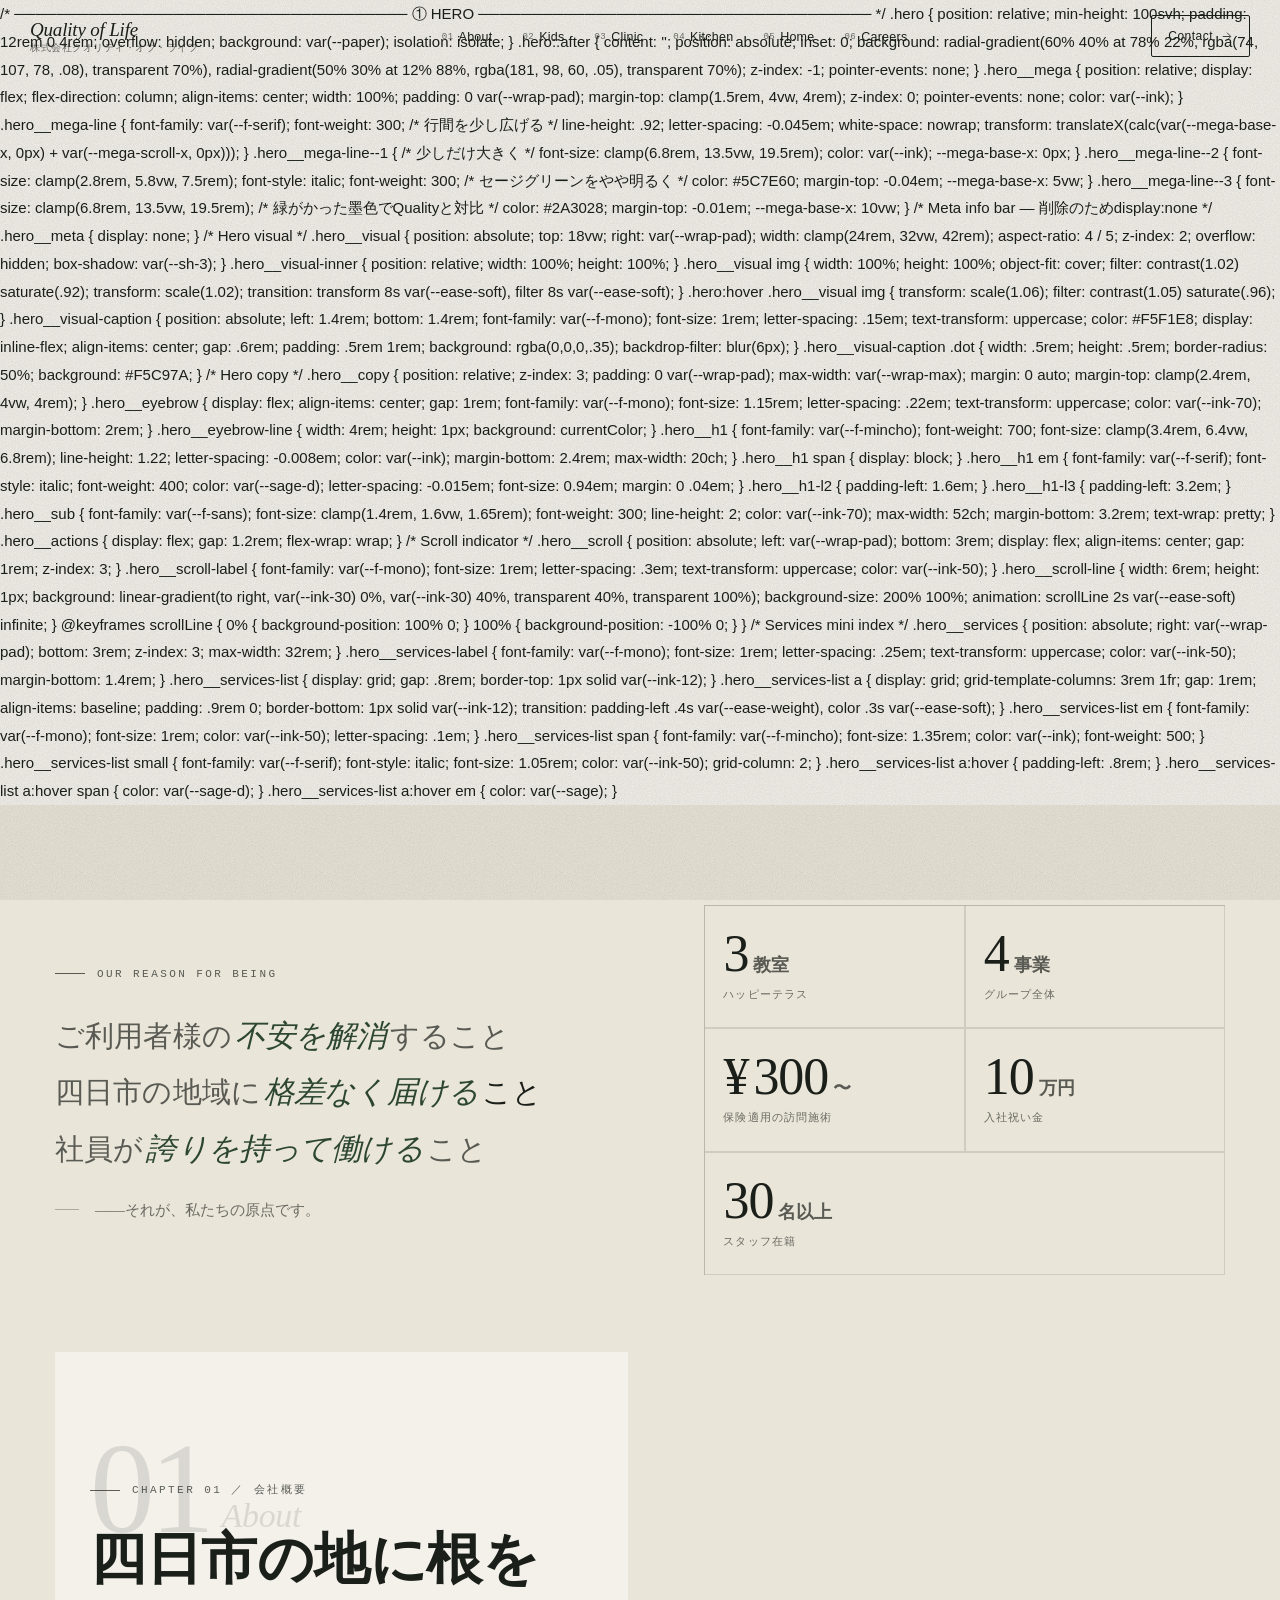
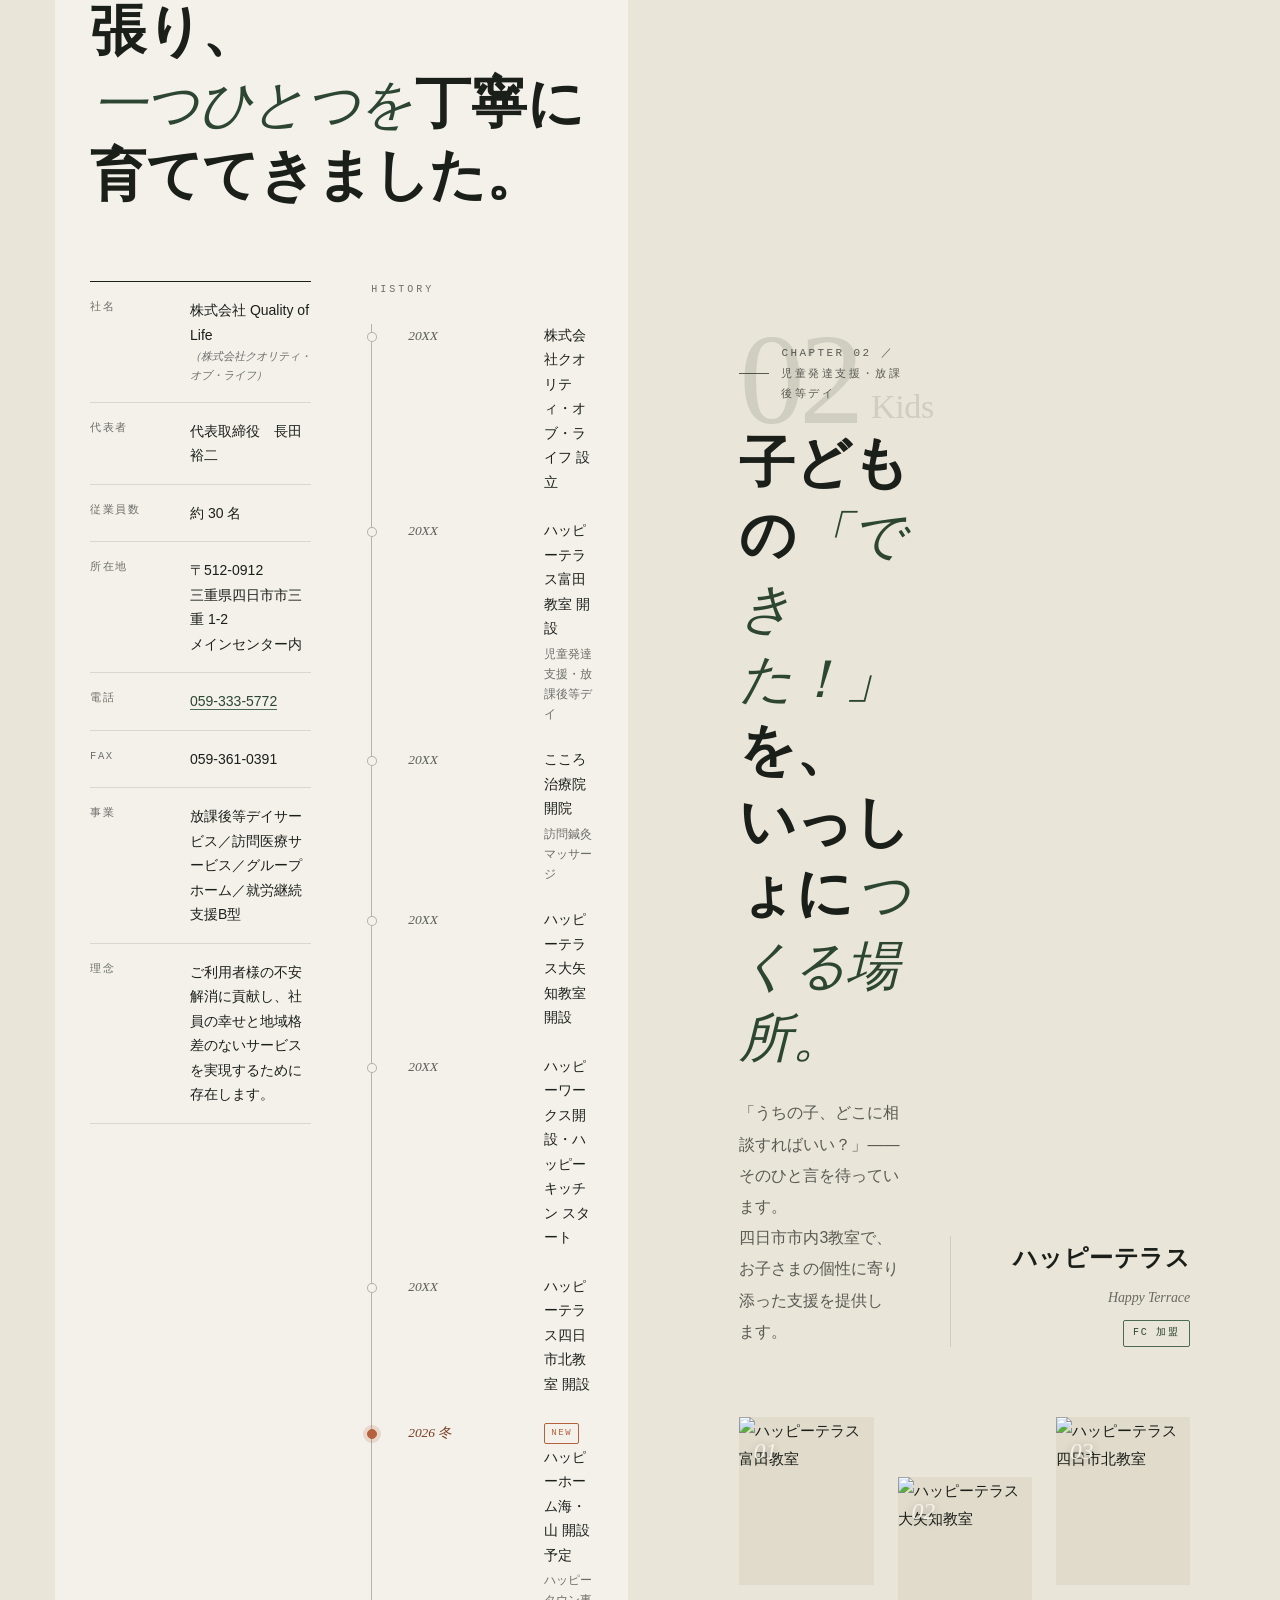
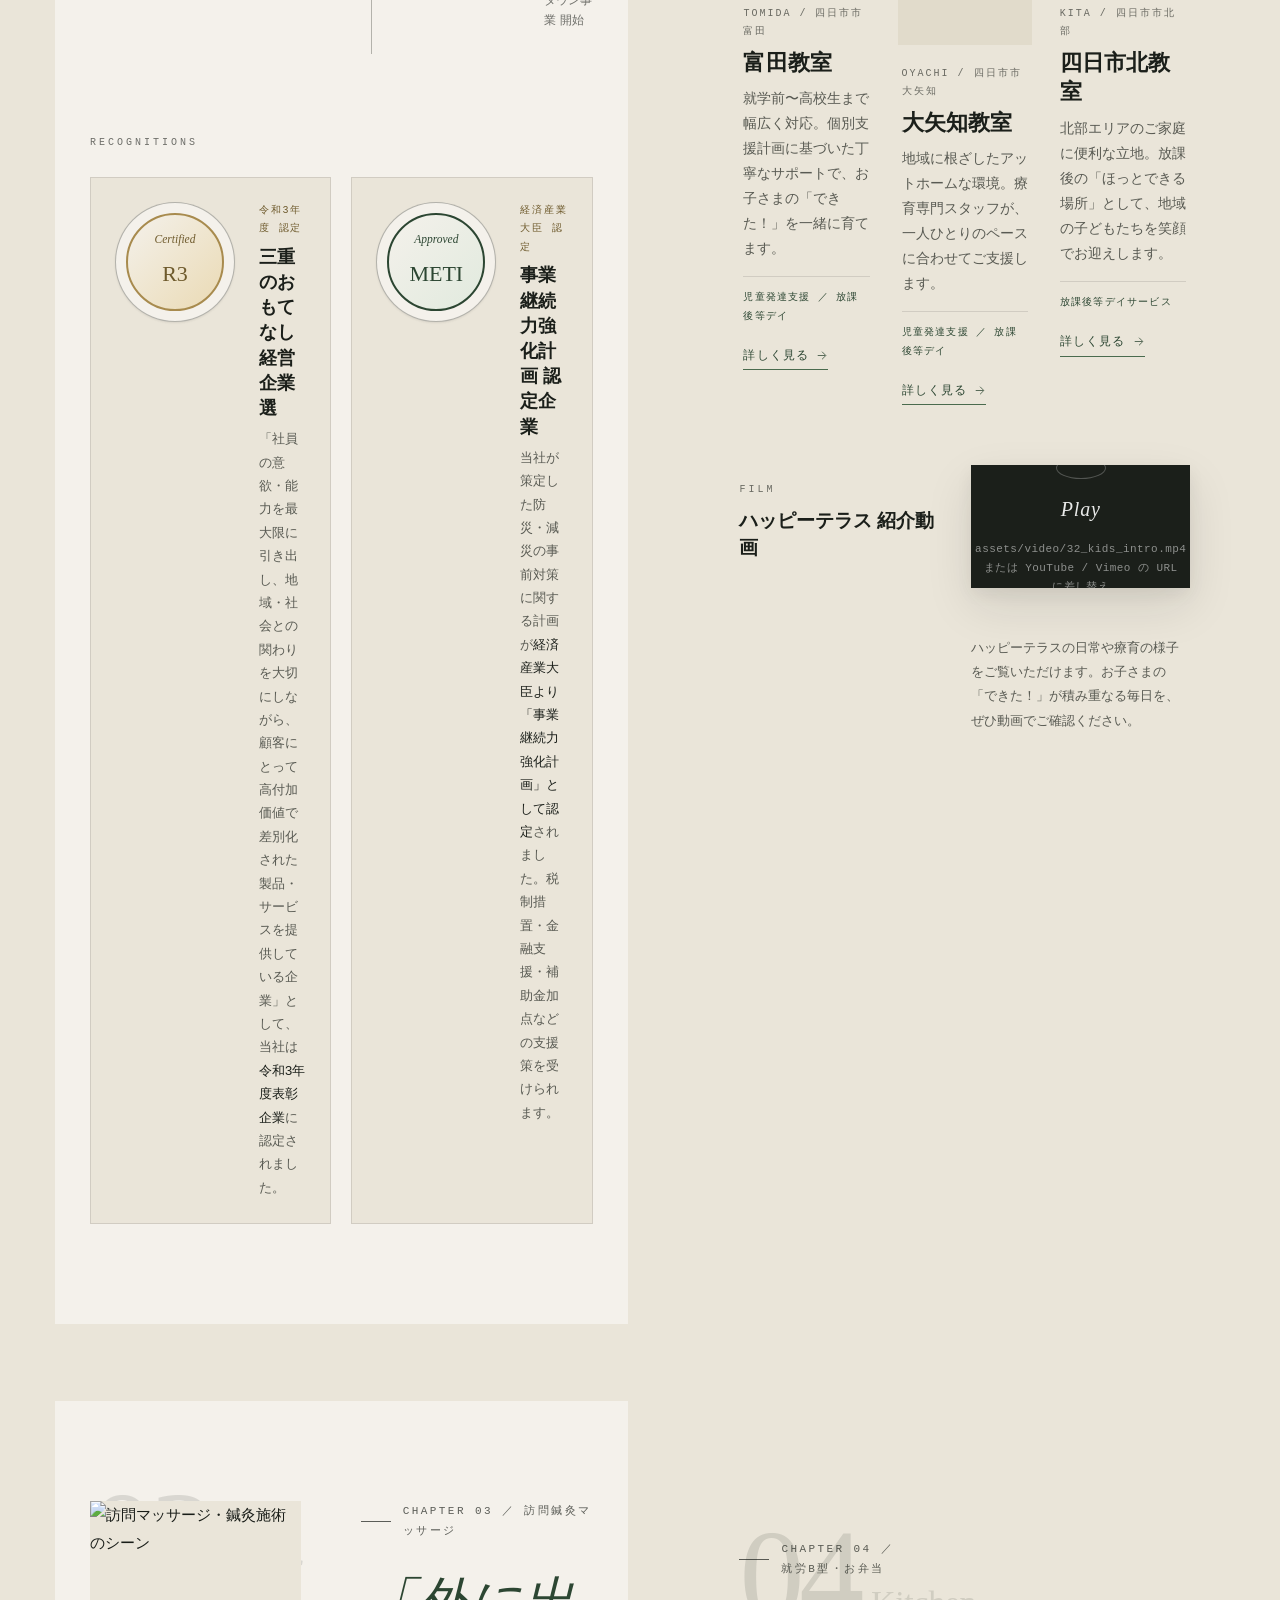
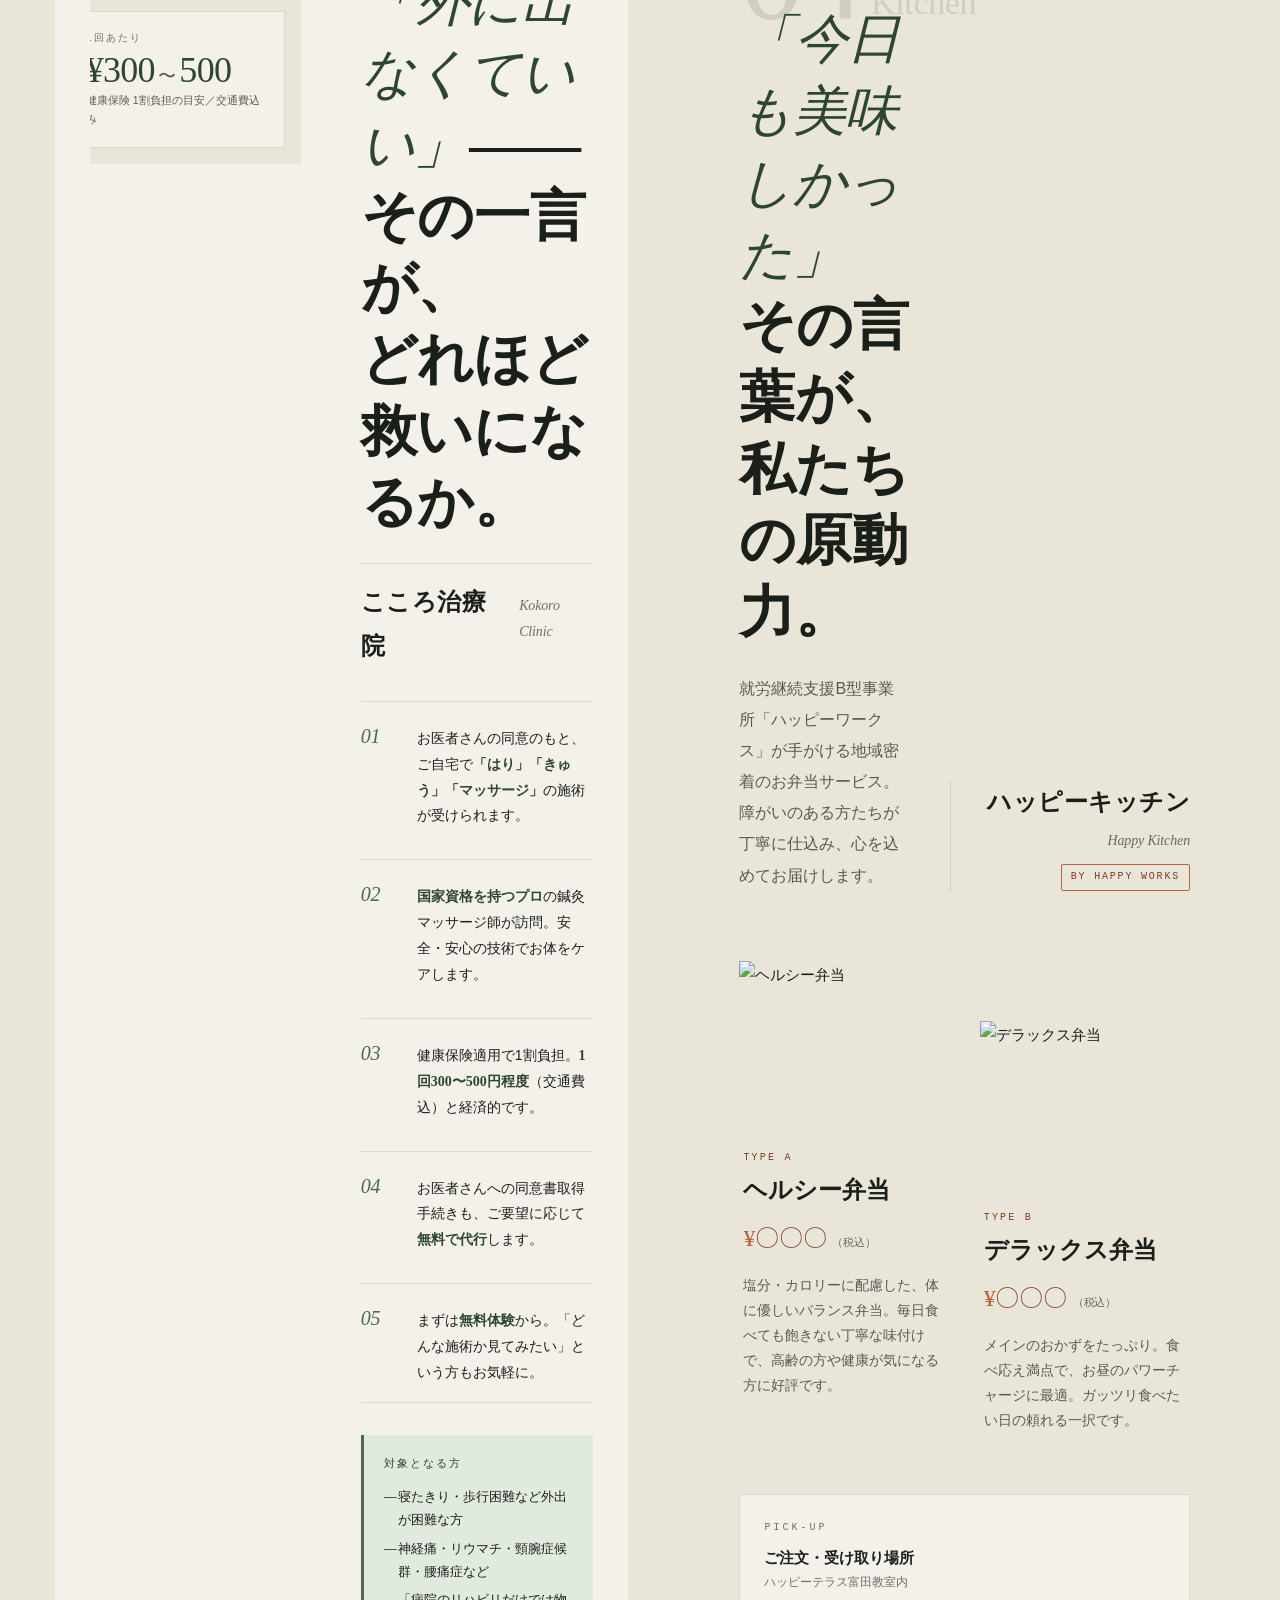
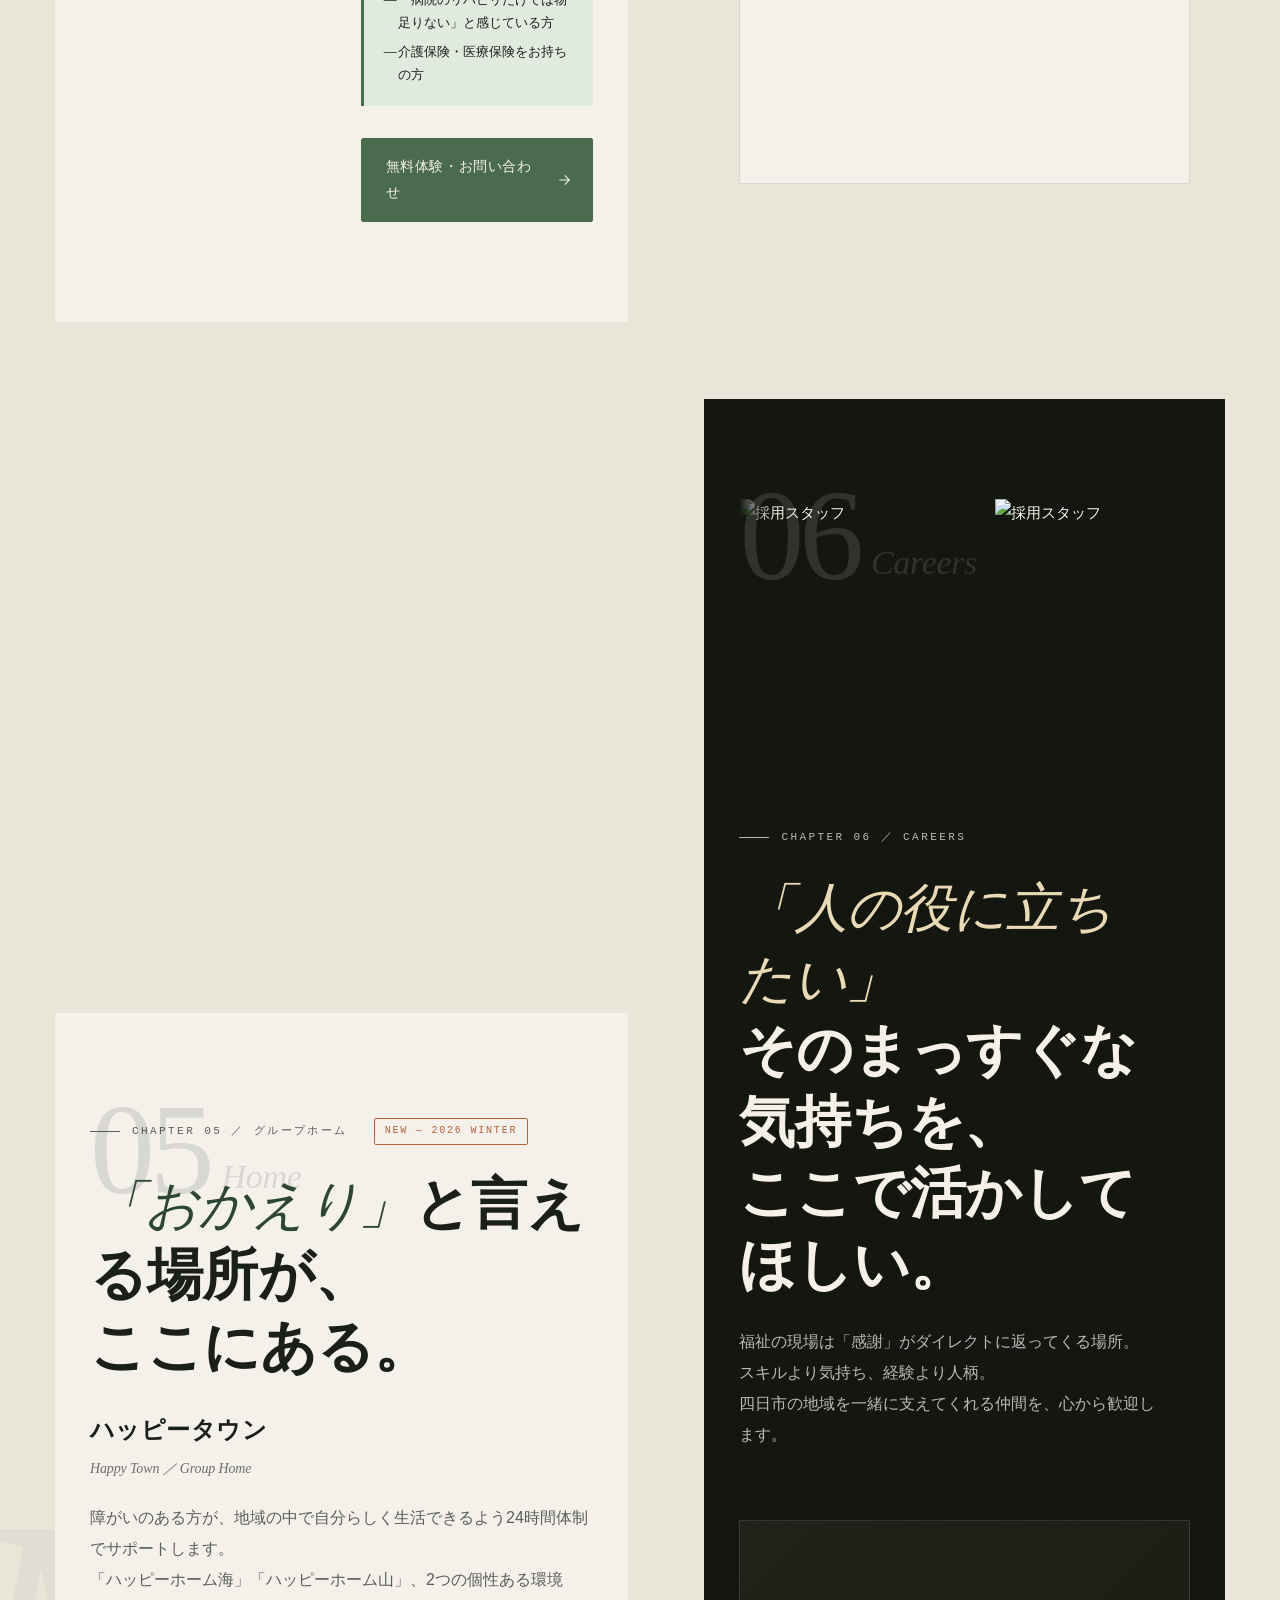
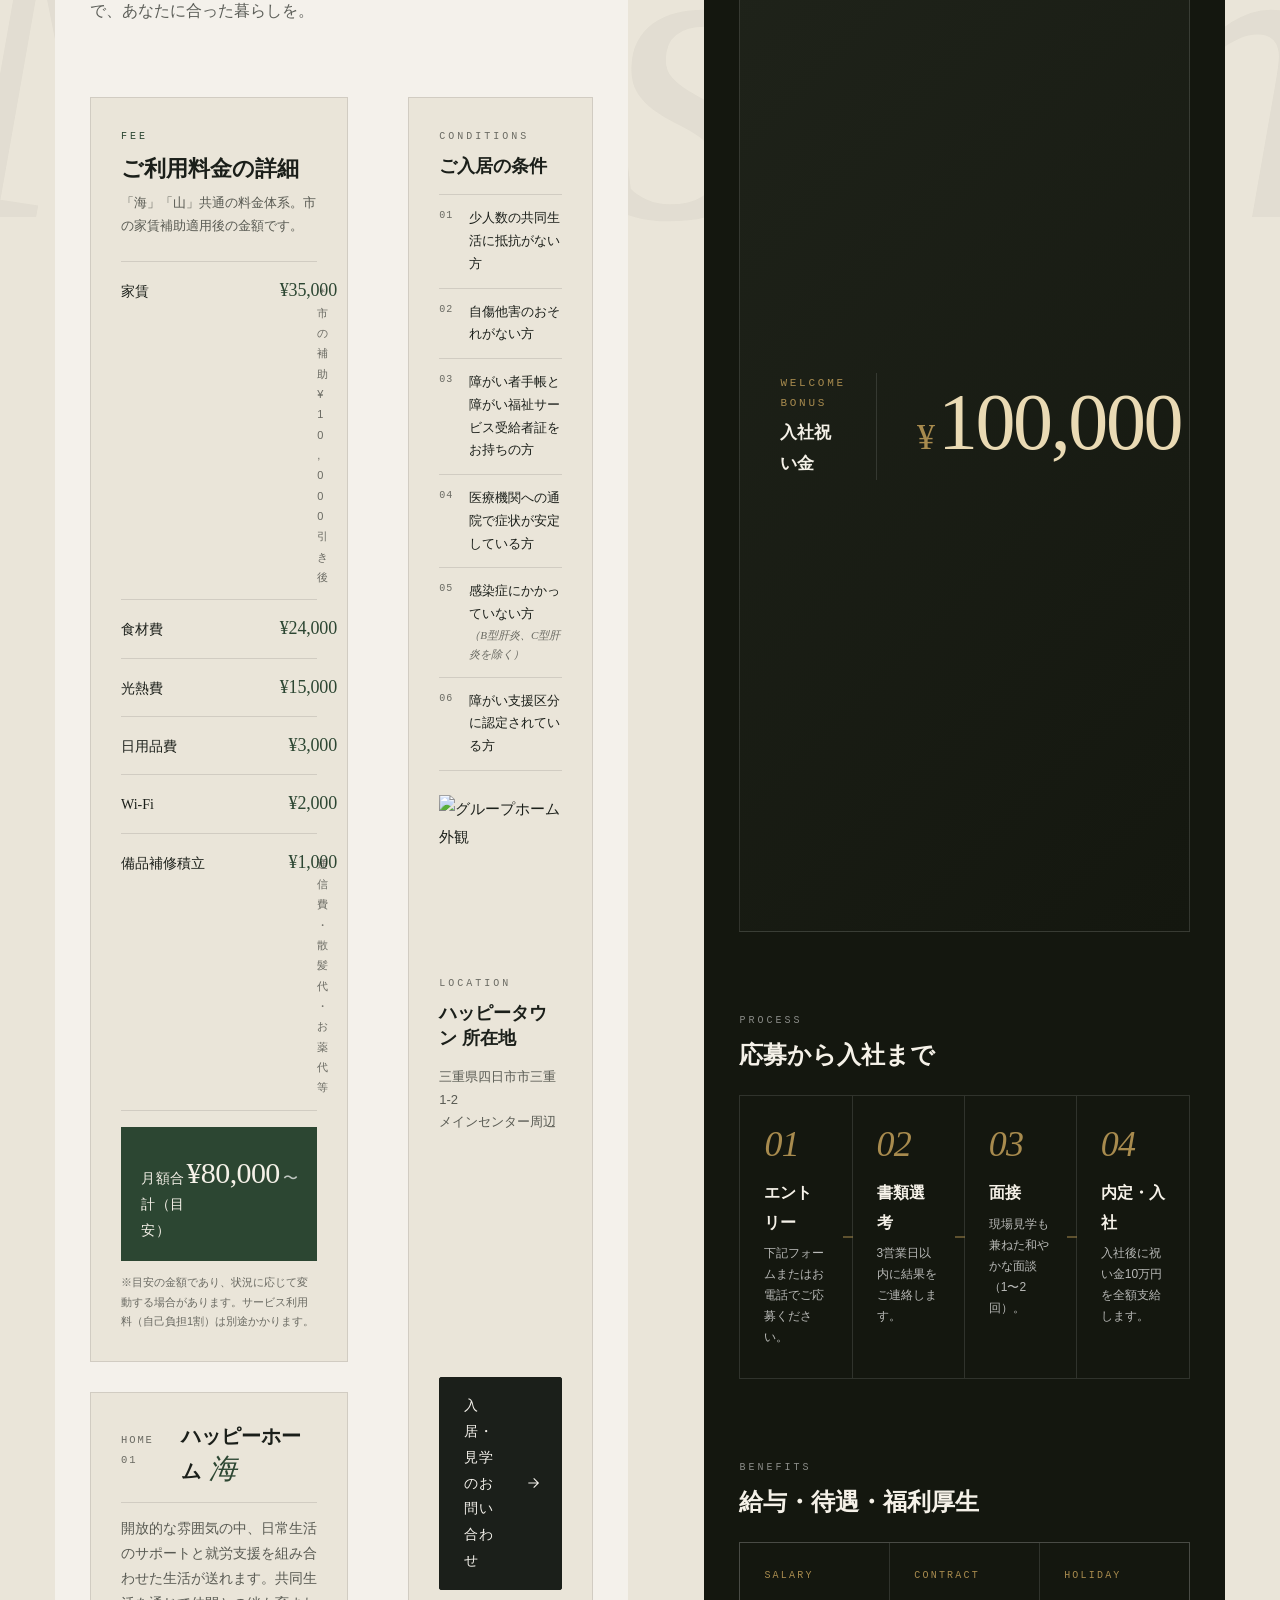
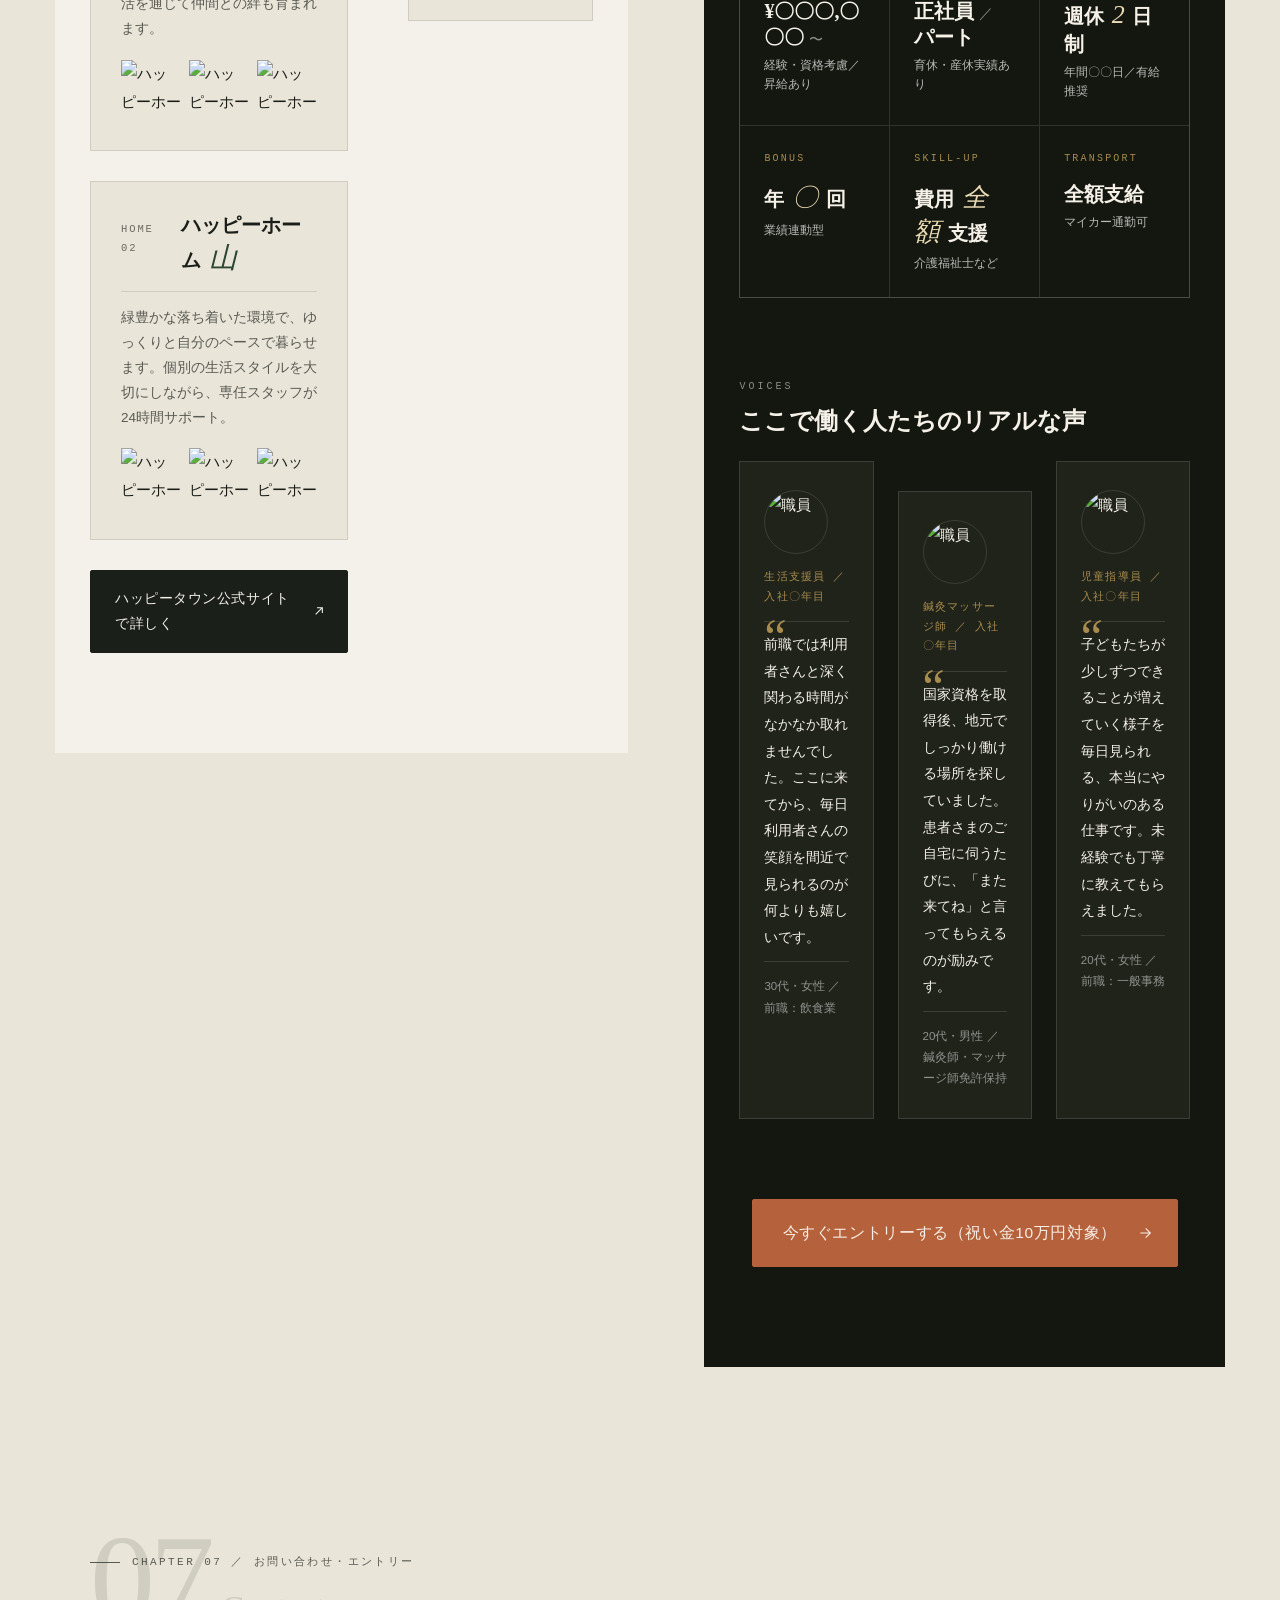
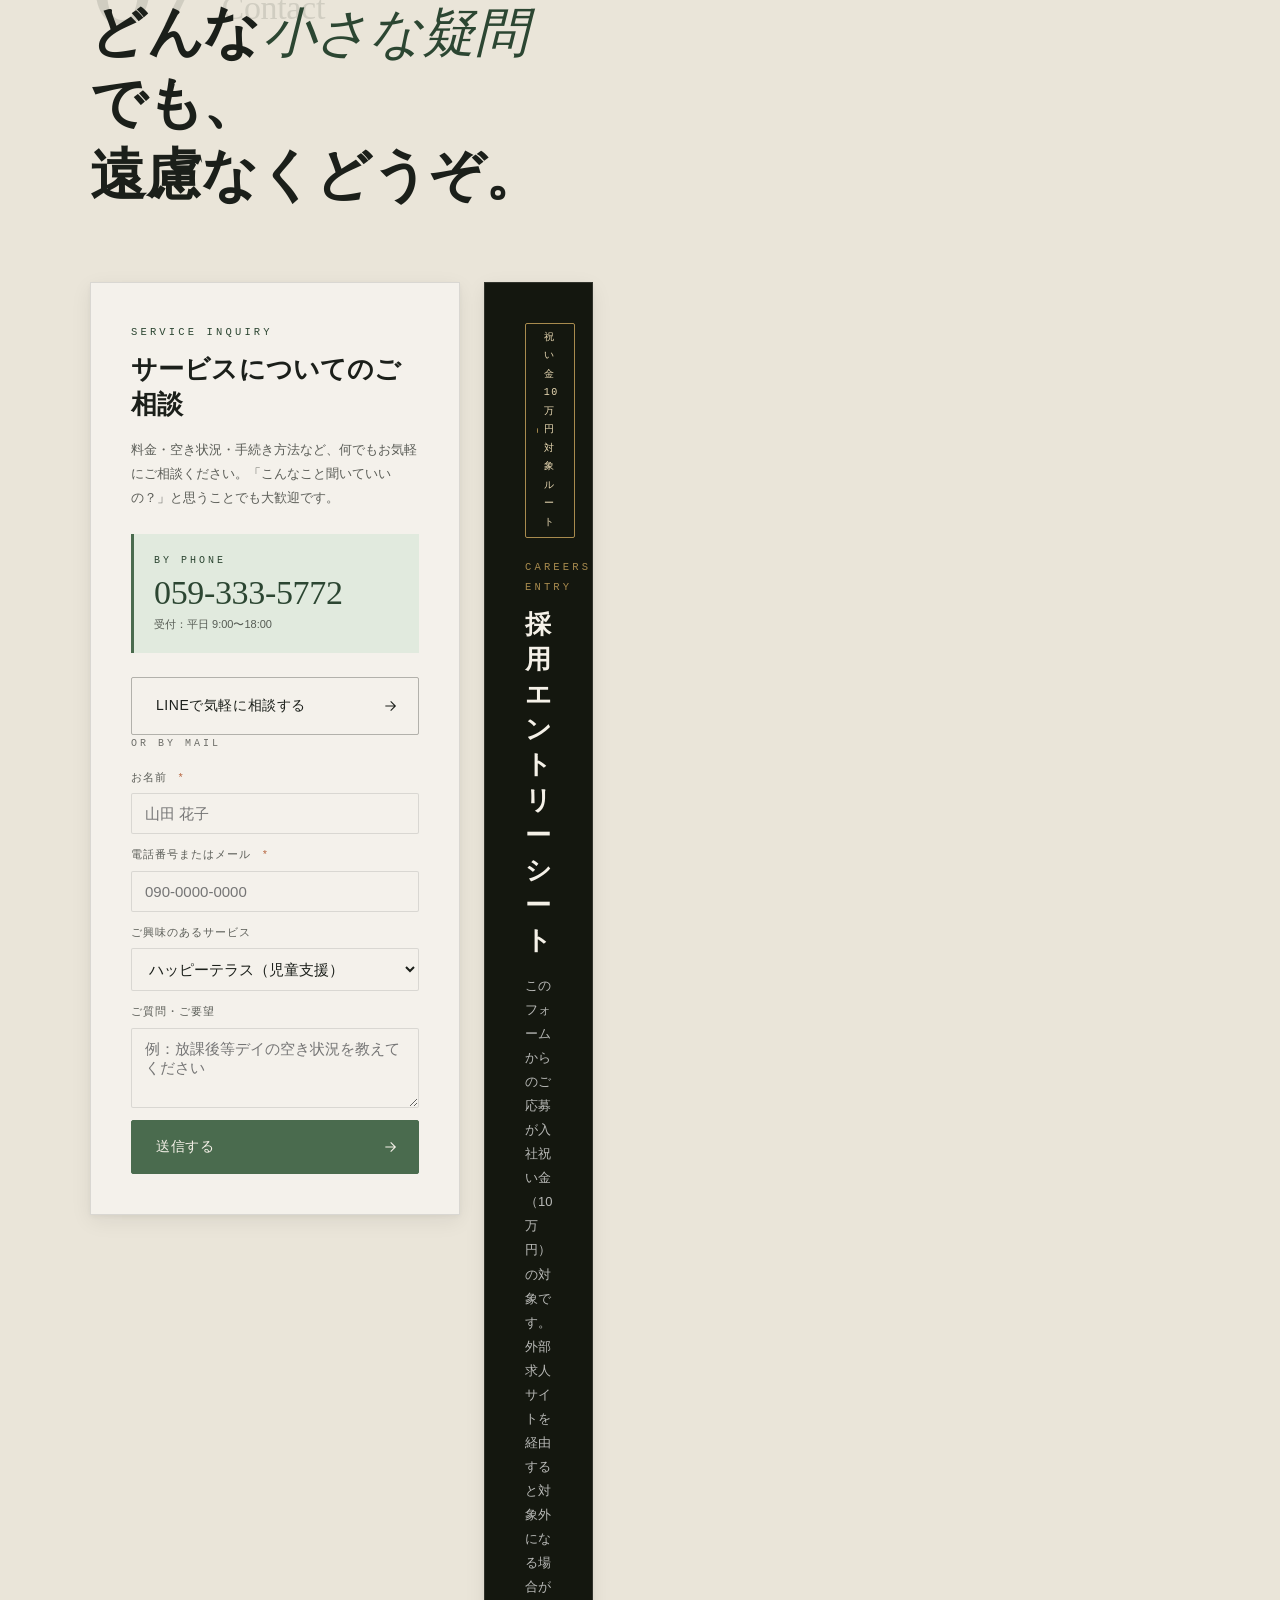
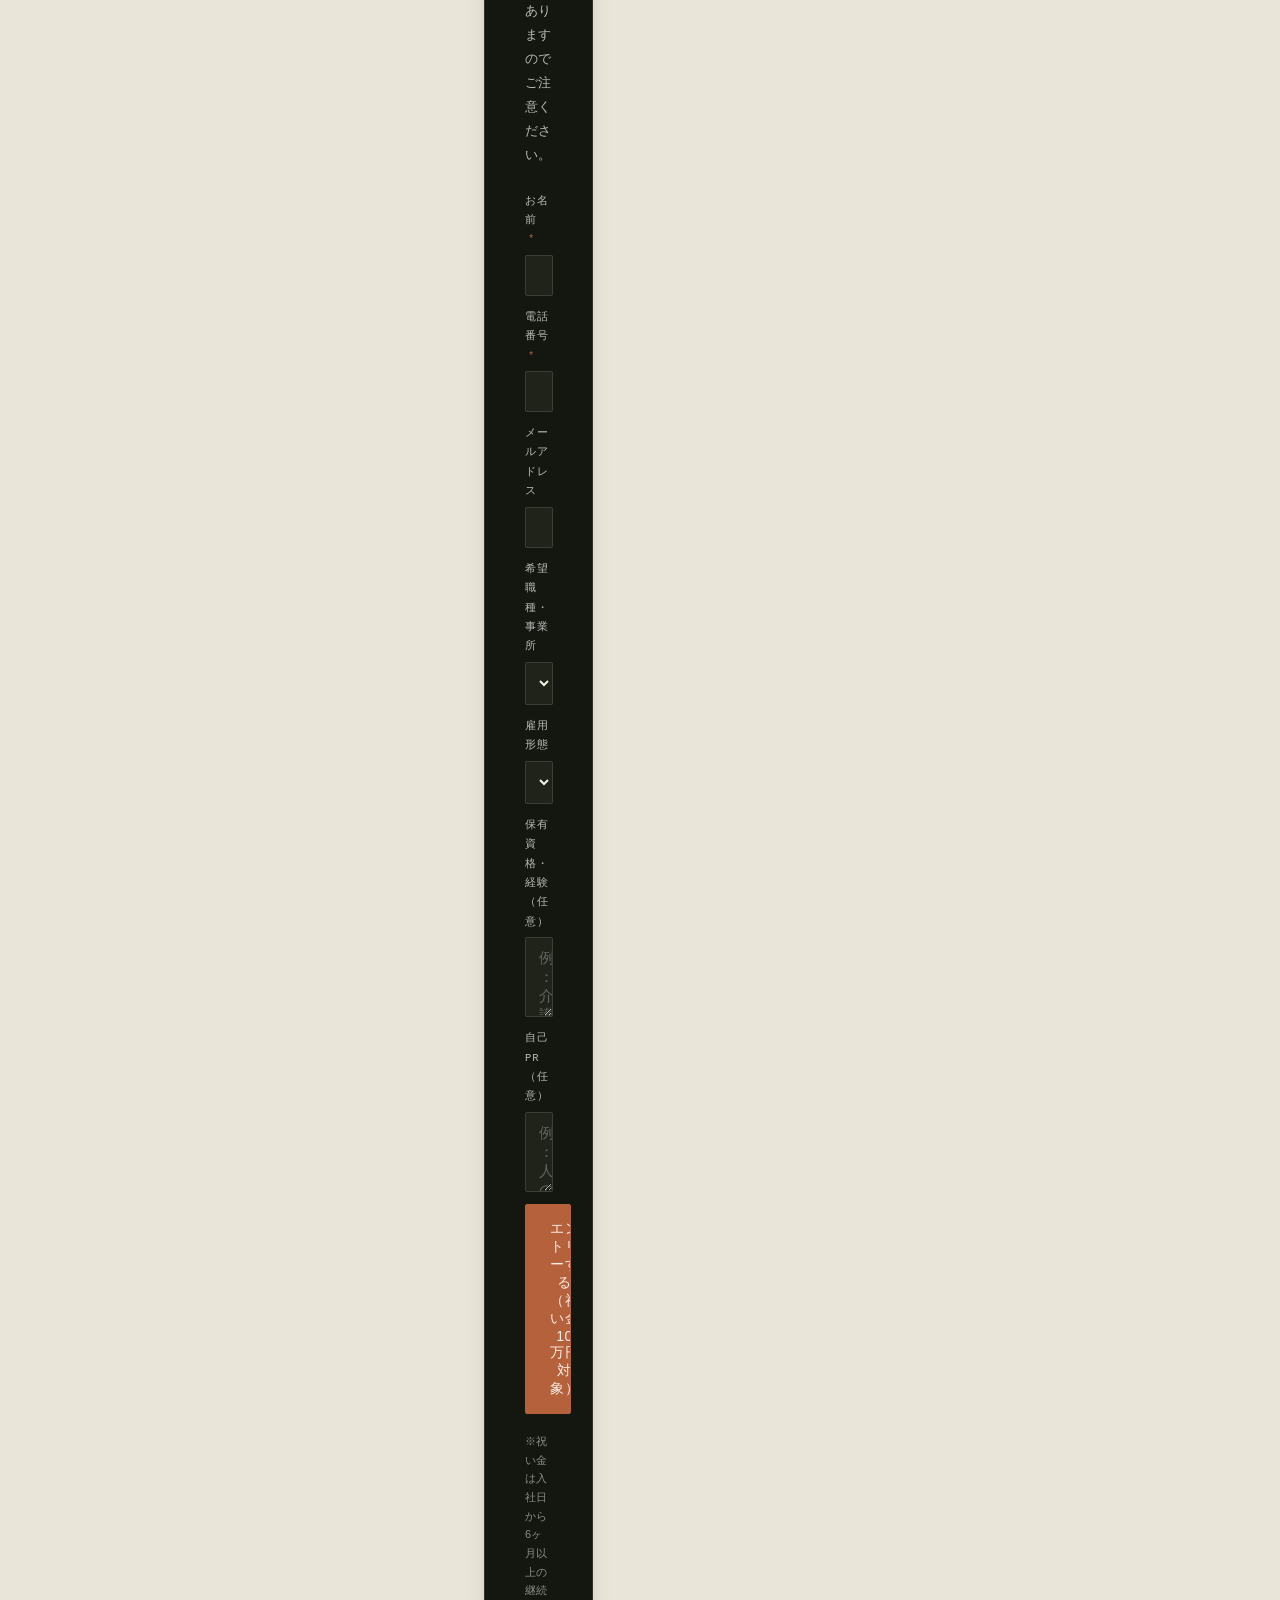
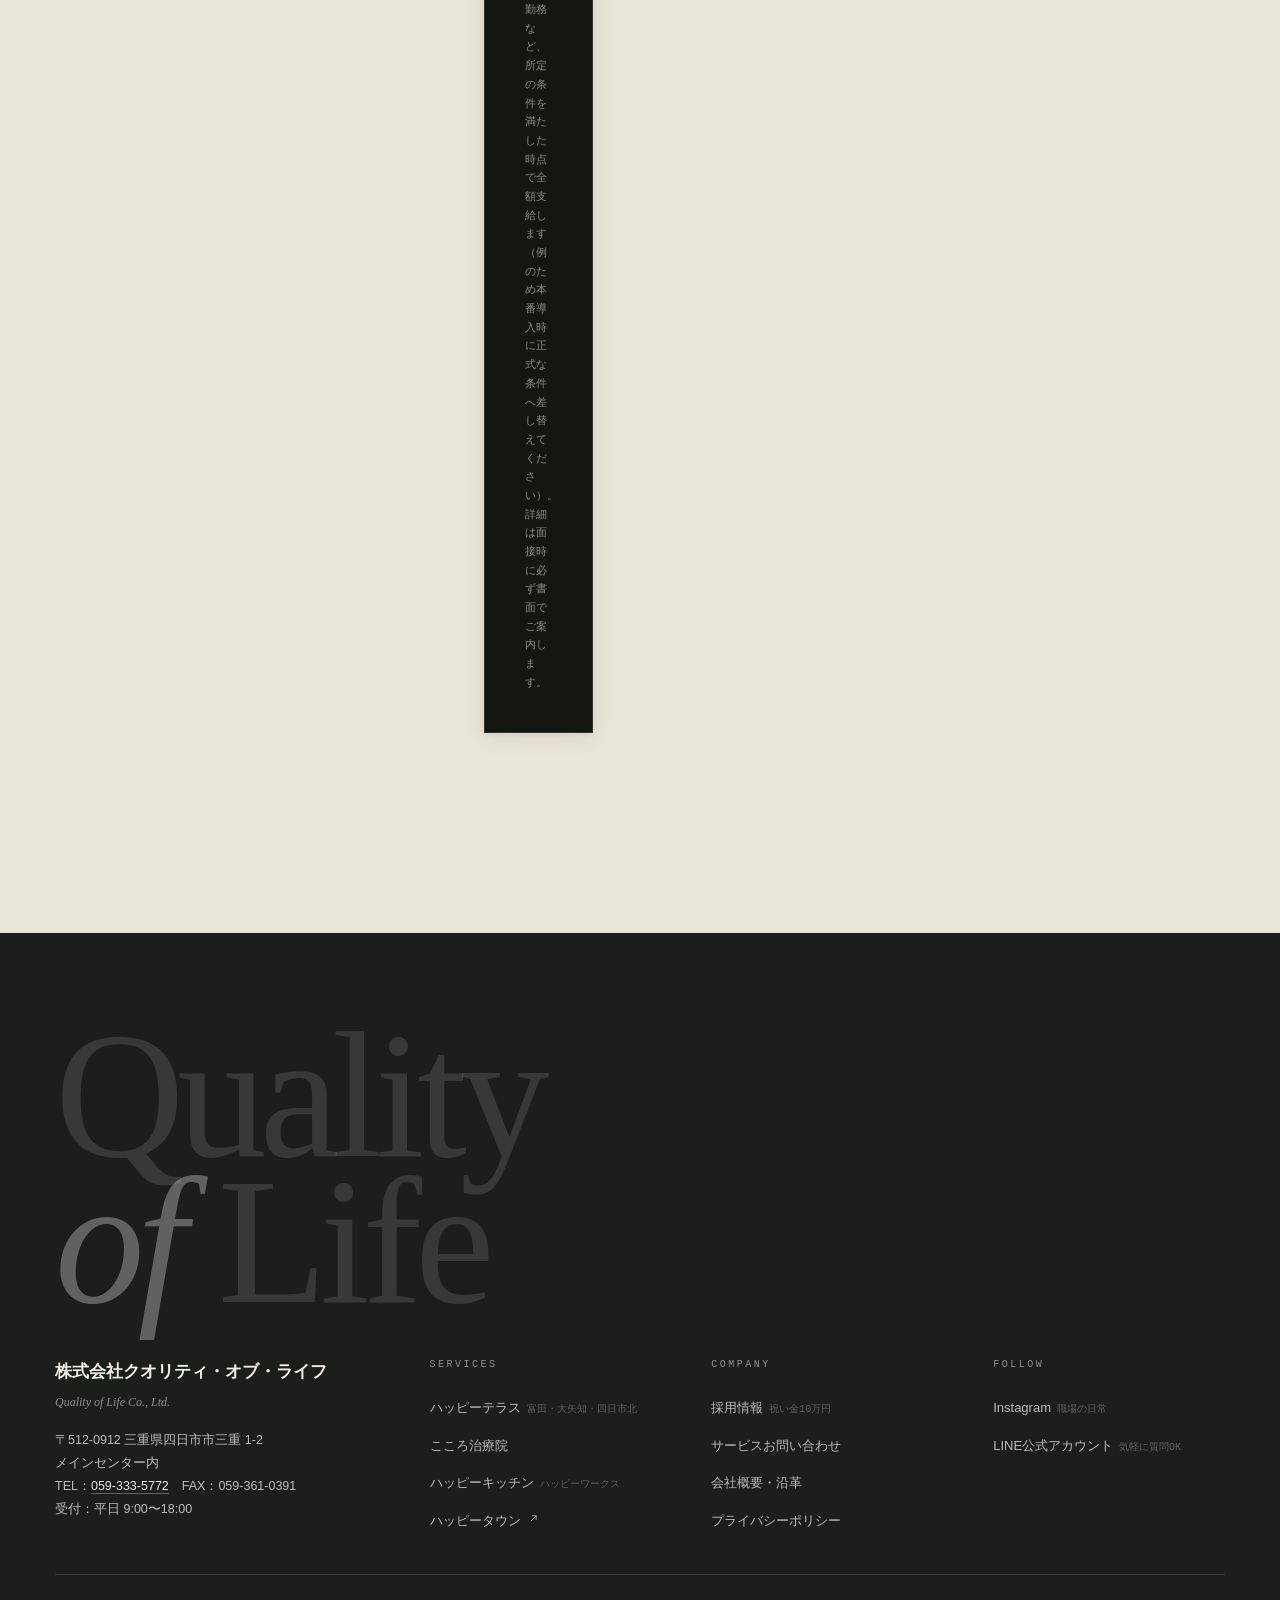
==== commit f0af322e: "hero行間・色調整、メタ削除、Mission数字修正、スマホヘッダー修正" ====
--- a/index.html
+++ b/index.html
@@ -120,78 +120,269 @@
 
 <main id="main">
 
-<!--====================================================
-    ① HERO
-====================================================-->
-<section id="top" class="hero">
-  <!-- 極大英字（背景の構造要素） -->
-  <div class="hero__mega" aria-hidden="true">
-    <div class="hero__mega-line hero__mega-line--1">Quality</div>
-    <div class="hero__mega-line hero__mega-line--2">of</div>
-    <div class="hero__mega-line hero__mega-line--3">Life</div>
-  </div>
-
-  <!-- メタ情報 -->
-  <div class="hero__meta">
-    <div class="hero__meta-item">
-      <span class="hero__meta-label">Loc.</span>
-      <span class="hero__meta-val">Yokkaichi, Mie</span>
-    </div>
-    <div class="hero__meta-item">
-      <span class="hero__meta-label">Est.</span>
-      <span class="hero__meta-val">20XX</span>
-    </div>
-    <div class="hero__meta-item">
-      <span class="hero__meta-label">Focus</span>
-      <span class="hero__meta-val">Welfare ／ Community</span>
-    </div>
-  </div>
-
-  <!-- 日本語コピー -->
-  <div class="hero__copy">
-    <p class="hero__eyebrow">
-      <span class="hero__eyebrow-line"></span>
-      A Welfare Company in Yokkaichi
-    </p>
-    <h1 class="hero__h1">
-      <span class="hero__h1-l1">四日市の暮らしに、</span>
-      <span class="hero__h1-l2"><em>安心</em>という</span>
-      <span class="hero__h1-l3">土台を。</span>
-    </h1>
-    <p class="hero__sub">
-      障がいのあるお子さま、在宅でリハビリを必要とする方、<br>
-      地域の方々への食事、そして住まい。<br>
-      「ここに相談してよかった」と思える会社であり続けます。
-    </p>
-    <div class="hero__actions">
-      <a href="#contact" class="btn btn--ink">
-        <span>サービスについて相談する</span>
-        <svg viewBox="0 0 24 24" fill="none" stroke="currentColor" stroke-width="1.6"><path d="M5 12h14M13 5l7 7-7 7"/></svg>
-      </a>
-      <a href="#recruit" class="btn btn--outline">
-        <span>採用情報を見る</span>
-        <svg viewBox="0 0 24 24" fill="none" stroke="currentColor" stroke-width="1.6"><path d="M5 12h14M13 5l7 7-7 7"/></svg>
-      </a>
-    </div>
-  </div>
-
-  <!-- スクロール指標 -->
-  <div class="hero__scroll" aria-hidden="true">
-    <span class="hero__scroll-label">Scroll</span>
-    <span class="hero__scroll-line"></span>
-  </div>
-
-  <!-- サービスミニインデックス（右下） -->
-  <div class="hero__services">
-    <div class="hero__services-label">Our Services</div>
-    <ol class="hero__services-list">
-      <li><a href="#kids"><em>01</em><span>ハッピーテラス</span><small>Kids Support</small></a></li>
-      <li><a href="#clinic"><em>02</em><span>こころ治療院</span><small>Home Visit Clinic</small></a></li>
-      <li><a href="#kitchen"><em>03</em><span>ハッピーキッチン</span><small>Bento & Work</small></a></li>
-      <li><a href="#happytown"><em>04</em><span>ハッピータウン</span><small>Group Home ／ 2026-</small></a></li>
-    </ol>
-  </div>
-</section>
+/* ─────────────────────────────────────
+   ① HERO
+───────────────────────────────────── */
+.hero {
+  position: relative;
+  min-height: 100svh;
+  padding: 12rem 0 4rem;
+  overflow: hidden;
+  background: var(--paper);
+  isolation: isolate;
+}
+.hero::after {
+  content: '';
+  position: absolute;
+  inset: 0;
+  background:
+    radial-gradient(60% 40% at 78% 22%, rgba(74, 107, 78, .08), transparent 70%),
+    radial-gradient(50% 30% at 12% 88%, rgba(181, 98, 60, .05), transparent 70%);
+  z-index: -1;
+  pointer-events: none;
+}
+
+.hero__mega {
+  position: relative;
+  display: flex;
+  flex-direction: column;
+  align-items: center;
+  width: 100%;
+  padding: 0 var(--wrap-pad);
+  margin-top: clamp(1.5rem, 4vw, 4rem);
+  z-index: 0;
+  pointer-events: none;
+  color: var(--ink);
+}
+
+.hero__mega-line {
+  font-family: var(--f-serif);
+  font-weight: 300;
+  /* 行間を少し広げる */
+  line-height: .92;
+  letter-spacing: -0.045em;
+  white-space: nowrap;
+  transform: translateX(calc(var(--mega-base-x, 0px) + var(--mega-scroll-x, 0px)));
+}
+
+.hero__mega-line--1 {
+  /* 少しだけ大きく */
+  font-size: clamp(6.8rem, 13.5vw, 19.5rem);
+  color: var(--ink);
+  --mega-base-x: 0px;
+}
+
+.hero__mega-line--2 {
+  font-size: clamp(2.8rem, 5.8vw, 7.5rem);
+  font-style: italic;
+  font-weight: 300;
+  /* セージグリーンをやや明るく */
+  color: #5C7E60;
+  margin-top: -0.04em;
+  --mega-base-x: 5vw;
+}
+
+.hero__mega-line--3 {
+  font-size: clamp(6.8rem, 13.5vw, 19.5rem);
+  /* 緑がかった墨色でQualityと対比 */
+  color: #2A3028;
+  margin-top: -0.01em;
+  --mega-base-x: 10vw;
+}
+
+/* Meta info bar — 削除のためdisplay:none */
+.hero__meta {
+  display: none;
+}
+
+/* Hero visual */
+.hero__visual {
+  position: absolute;
+  top: 18vw;
+  right: var(--wrap-pad);
+  width: clamp(24rem, 32vw, 42rem);
+  aspect-ratio: 4 / 5;
+  z-index: 2;
+  overflow: hidden;
+  box-shadow: var(--sh-3);
+}
+.hero__visual-inner { position: relative; width: 100%; height: 100%; }
+.hero__visual img {
+  width: 100%;
+  height: 100%;
+  object-fit: cover;
+  filter: contrast(1.02) saturate(.92);
+  transform: scale(1.02);
+  transition: transform 8s var(--ease-soft), filter 8s var(--ease-soft);
+}
+.hero:hover .hero__visual img { transform: scale(1.06); filter: contrast(1.05) saturate(.96); }
+.hero__visual-caption {
+  position: absolute;
+  left: 1.4rem;
+  bottom: 1.4rem;
+  font-family: var(--f-mono);
+  font-size: 1rem;
+  letter-spacing: .15em;
+  text-transform: uppercase;
+  color: #F5F1E8;
+  display: inline-flex;
+  align-items: center;
+  gap: .6rem;
+  padding: .5rem 1rem;
+  background: rgba(0,0,0,.35);
+  backdrop-filter: blur(6px);
+}
+.hero__visual-caption .dot {
+  width: .5rem;
+  height: .5rem;
+  border-radius: 50%;
+  background: #F5C97A;
+}
+
+/* Hero copy */
+.hero__copy {
+  position: relative;
+  z-index: 3;
+  padding: 0 var(--wrap-pad);
+  max-width: var(--wrap-max);
+  margin: 0 auto;
+  margin-top: clamp(2.4rem, 4vw, 4rem);
+}
+.hero__eyebrow {
+  display: flex;
+  align-items: center;
+  gap: 1rem;
+  font-family: var(--f-mono);
+  font-size: 1.15rem;
+  letter-spacing: .22em;
+  text-transform: uppercase;
+  color: var(--ink-70);
+  margin-bottom: 2rem;
+}
+.hero__eyebrow-line {
+  width: 4rem;
+  height: 1px;
+  background: currentColor;
+}
+.hero__h1 {
+  font-family: var(--f-mincho);
+  font-weight: 700;
+  font-size: clamp(3.4rem, 6.4vw, 6.8rem);
+  line-height: 1.22;
+  letter-spacing: -0.008em;
+  color: var(--ink);
+  margin-bottom: 2.4rem;
+  max-width: 20ch;
+}
+.hero__h1 span { display: block; }
+.hero__h1 em {
+  font-family: var(--f-serif);
+  font-style: italic;
+  font-weight: 400;
+  color: var(--sage-d);
+  letter-spacing: -0.015em;
+  font-size: 0.94em;
+  margin: 0 .04em;
+}
+.hero__h1-l2 { padding-left: 1.6em; }
+.hero__h1-l3 { padding-left: 3.2em; }
+.hero__sub {
+  font-family: var(--f-sans);
+  font-size: clamp(1.4rem, 1.6vw, 1.65rem);
+  font-weight: 300;
+  line-height: 2;
+  color: var(--ink-70);
+  max-width: 52ch;
+  margin-bottom: 3.2rem;
+  text-wrap: pretty;
+}
+.hero__actions {
+  display: flex;
+  gap: 1.2rem;
+  flex-wrap: wrap;
+}
+
+/* Scroll indicator */
+.hero__scroll {
+  position: absolute;
+  left: var(--wrap-pad);
+  bottom: 3rem;
+  display: flex;
+  align-items: center;
+  gap: 1rem;
+  z-index: 3;
+}
+.hero__scroll-label {
+  font-family: var(--f-mono);
+  font-size: 1rem;
+  letter-spacing: .3em;
+  text-transform: uppercase;
+  color: var(--ink-50);
+}
+.hero__scroll-line {
+  width: 6rem;
+  height: 1px;
+  background: linear-gradient(to right, var(--ink-30) 0%, var(--ink-30) 40%, transparent 40%, transparent 100%);
+  background-size: 200% 100%;
+  animation: scrollLine 2s var(--ease-soft) infinite;
+}
+@keyframes scrollLine {
+  0%   { background-position: 100% 0; }
+  100% { background-position: -100% 0; }
+}
+
+/* Services mini index */
+.hero__services {
+  position: absolute;
+  right: var(--wrap-pad);
+  bottom: 3rem;
+  z-index: 3;
+  max-width: 32rem;
+}
+.hero__services-label {
+  font-family: var(--f-mono);
+  font-size: 1rem;
+  letter-spacing: .25em;
+  text-transform: uppercase;
+  color: var(--ink-50);
+  margin-bottom: 1.4rem;
+}
+.hero__services-list {
+  display: grid;
+  gap: .8rem;
+  border-top: 1px solid var(--ink-12);
+}
+.hero__services-list a {
+  display: grid;
+  grid-template-columns: 3rem 1fr;
+  gap: 1rem;
+  align-items: baseline;
+  padding: .9rem 0;
+  border-bottom: 1px solid var(--ink-12);
+  transition: padding-left .4s var(--ease-weight), color .3s var(--ease-soft);
+}
+.hero__services-list em {
+  font-family: var(--f-mono);
+  font-size: 1rem;
+  color: var(--ink-50);
+  letter-spacing: .1em;
+}
+.hero__services-list span {
+  font-family: var(--f-mincho);
+  font-size: 1.35rem;
+  color: var(--ink);
+  font-weight: 500;
+}
+.hero__services-list small {
+  font-family: var(--f-serif);
+  font-style: italic;
+  font-size: 1.05rem;
+  color: var(--ink-50);
+  grid-column: 2;
+}
+.hero__services-list a:hover { padding-left: .8rem; }
+.hero__services-list a:hover span { color: var(--sage-d); }
+.hero__services-list a:hover em { color: var(--sage); }
 
 <!--====================================================
     ② MISSION STRIP
@@ -212,31 +403,49 @@
         </p>
         <p class="mission__note">——それが、私たちの原点です。</p>
       </div>
-      <div class="mission__right">
-        <div class="stat">
-          <div class="stat__num"><span data-count="3">0</span><span class="stat__unit">教室</span></div>
-          <div class="stat__label">ハッピーテラス</div>
-        </div>
-        <div class="stat">
-          <div class="stat__num"><span data-count="5">0</span><span class="stat__unit">事業</span></div>
-          <div class="stat__label">グループ全体</div>
-        </div>
-        <div class="stat">
-          <div class="stat__num">¥<span data-count="300">0</span><span class="stat__unit">〜</span></div>
-          <div class="stat__label">保険適用の訪問施術</div>
-        </div>
-        <div class="stat">
-          <div class="stat__num"><span data-count="10">0</span><span class="stat__unit">万円</span></div>
-          <div class="stat__label">入社祝い金</div>
-        </div>
-        <div class="stat">
-          <div class="stat__num"><span data-count="30">0</span><span class="stat__unit">名</span></div>
-          <div class="stat__label">スタッフ在籍</div>
-        </div>
-      </div>
-    </div>
-  </div>
-</section>
+     <div class="mission__right">
+  <!-- 3教室 -->
+  <div class="stat">
+    <div class="stat__num">
+      <span data-count="3">3</span>
+      <span class="stat__unit">教室</span>
+    </div>
+    <div class="stat__label">ハッピーテラス</div>
+  </div>
+  <!-- 4事業 -->
+  <div class="stat">
+    <div class="stat__num">
+      <span data-count="4">4</span>
+      <span class="stat__unit">事業</span>
+    </div>
+    <div class="stat__label">グループ全体</div>
+  </div>
+  <!-- ¥300〜 -->
+  <div class="stat">
+    <div class="stat__num">
+      ¥<span data-count="300">300</span>
+      <span class="stat__unit">〜</span>
+    </div>
+    <div class="stat__label">保険適用の訪問施術</div>
+  </div>
+  <!-- 10万円 -->
+  <div class="stat">
+    <div class="stat__num">
+      <span data-count="10">10</span>
+      <span class="stat__unit">万円</span>
+    </div>
+    <div class="stat__label">入社祝い金</div>
+  </div>
+  <!-- 30名以上 -->
+  <div class="stat">
+    <div class="stat__num">
+      <span data-count="30">30</span>
+      <span class="stat__unit">名以上</span>
+    </div>
+    <div class="stat__label">スタッフ在籍</div>
+  </div>
+</div>
+
 
 <!--====================================================
     ③ CHAPTER 01 — ABOUT
--- a/components.css
+++ b/components.css
@@ -135,19 +135,24 @@
   display: flex;
   align-items: center;
   padding: 0 clamp(1.6rem, 3vw, 3rem);
-  transition: background-color .5s var(--ease-soft), box-shadow .5s var(--ease-soft), backdrop-filter .5s var(--ease-soft);
+  transition:
+    background-color .5s var(--ease-soft),
+    box-shadow .5s var(--ease-soft),
+    backdrop-filter .5s var(--ease-soft);
+  /* PC：透明スタート */
   background: transparent;
 }
+
+/* PCスクロール後：すりガラス */
 .site-header.is-scrolled {
-  background: rgba(244, 241, 235, .90);
+  background: rgba(244, 241, 235, .92);
   backdrop-filter: blur(18px) saturate(1.2);
   -webkit-backdrop-filter: blur(18px) saturate(1.2);
   box-shadow: 0 1px 0 var(--ink-12);
 }
+
 .site-header__inner {
   width: 100%;
-  /* .wrap（本文コンテナ）と幅を揃え、ワイド画面でロゴ・ナビと
-     セクション本文の左右端がズレないようにする */
   max-width: var(--wrap-max);
   margin: 0 auto;
   display: flex;
@@ -237,9 +242,16 @@
   letter-spacing: .04em;
   color: var(--ink);
   background: transparent;
-  transition: background-color .3s var(--ease-soft), color .3s var(--ease-soft), transform .3s var(--ease-soft);
-}
-.site-header__cta svg { width: 1.3rem; height: 1.3rem; transition: transform .4s var(--ease-snap); }
+  transition:
+    background-color .3s var(--ease-soft),
+    color .3s var(--ease-soft),
+    transform .3s var(--ease-soft);
+}
+.site-header__cta svg {
+  width: 1.3rem;
+  height: 1.3rem;
+  transition: transform .4s var(--ease-snap);
+}
 .site-header__cta:hover {
   background: var(--ink);
   color: var(--paper);
@@ -262,102 +274,12 @@
   width: 2.4rem;
   height: 1px;
   background: var(--ink);
-  transition: transform .4s var(--ease-weight), width .4s var(--ease-weight), opacity .3s var(--ease-soft);
+  transition:
+    transform .4s var(--ease-weight),
+    width .4s var(--ease-weight),
+    opacity .3s var(--ease-soft);
 }
 .site-header__burger span:nth-child(2) { width: 1.6rem; }
-
-/* Drawer */
-.drawer {
-  position: fixed;
-  inset: 0;
-  z-index: 600;
-  background: var(--paper);
-  padding: 8rem clamp(2.4rem, 6vw, 6rem) 4rem;
-  display: grid;
-  grid-template-rows: auto auto 1fr auto;
-  gap: 3rem;
-  opacity: 0;
-  visibility: hidden;
-  transition: opacity .55s var(--ease-soft), visibility .55s;
-}
-.drawer.is-open { opacity: 1; visibility: visible; }
-.drawer__close {
-  position: absolute;
-  top: 2.4rem;
-  right: 2.4rem;
-  width: 4.4rem;
-  height: 4.4rem;
-  display: flex;
-  align-items: center;
-  justify-content: center;
-  color: var(--ink);
-  transition: transform .5s var(--ease-snap);
-}
-.drawer__close:hover { transform: rotate(90deg); }
-.drawer__close svg { width: 2.4rem; height: 2.4rem; }
-.drawer__label {
-  font-family: var(--f-mono);
-  font-size: 1.1rem;
-  letter-spacing: .3em;
-  text-transform: uppercase;
-  color: var(--ink-50);
-}
-.drawer__nav {
-  display: flex;
-  flex-direction: column;
-  gap: .4rem;
-}
-.drawer__nav a {
-  display: grid;
-  grid-template-columns: 4rem 1fr auto;
-  align-items: baseline;
-  gap: 1.6rem;
-  padding: 1.4rem 0;
-  border-top: 1px solid var(--ink-12);
-  transition: color .3s var(--ease-soft), padding-left .4s var(--ease-weight);
-  opacity: 0;
-  transform: translateY(1.2rem);
-  transition: opacity .5s var(--ease-soft), transform .5s var(--ease-soft), padding-left .4s var(--ease-weight);
-}
-.drawer.is-open .drawer__nav a { opacity: 1; transform: none; }
-.drawer.is-open .drawer__nav a:nth-child(1) { transition-delay: .08s; }
-.drawer.is-open .drawer__nav a:nth-child(2) { transition-delay: .14s; }
-.drawer.is-open .drawer__nav a:nth-child(3) { transition-delay: .20s; }
-.drawer.is-open .drawer__nav a:nth-child(4) { transition-delay: .26s; }
-.drawer.is-open .drawer__nav a:nth-child(5) { transition-delay: .32s; }
-.drawer.is-open .drawer__nav a:nth-child(6) { transition-delay: .38s; }
-.drawer.is-open .drawer__nav a:nth-child(7) { transition-delay: .44s; }
-.drawer__nav a::before {
-  content: attr(data-num);
-  font-family: var(--f-mono);
-  font-size: 1.1rem;
-  color: var(--ink-50);
-  letter-spacing: .1em;
-}
-.drawer__nav a span {
-  font-family: var(--f-serif);
-  font-style: italic;
-  font-size: clamp(2.4rem, 6vw, 3.4rem);
-  font-weight: 400;
-  color: var(--ink);
-  letter-spacing: -0.01em;
-}
-.drawer__nav a em {
-  font-family: var(--f-mincho);
-  font-style: normal;
-  font-size: 1.4rem;
-  color: var(--ink-70);
-}
-.drawer__nav a:hover { padding-left: 1.4rem; }
-.drawer__nav a:hover span { color: var(--sage-d); }
-.drawer__nav a.drawer__cta span { color: var(--sage-d); }
-.drawer__foot {
-  font-family: var(--f-mono);
-  font-size: 1.1rem;
-  letter-spacing: .18em;
-  color: var(--ink-50);
-  text-align: right;
-}
 
 /* ─────────────────────────────────────
    Site Footer
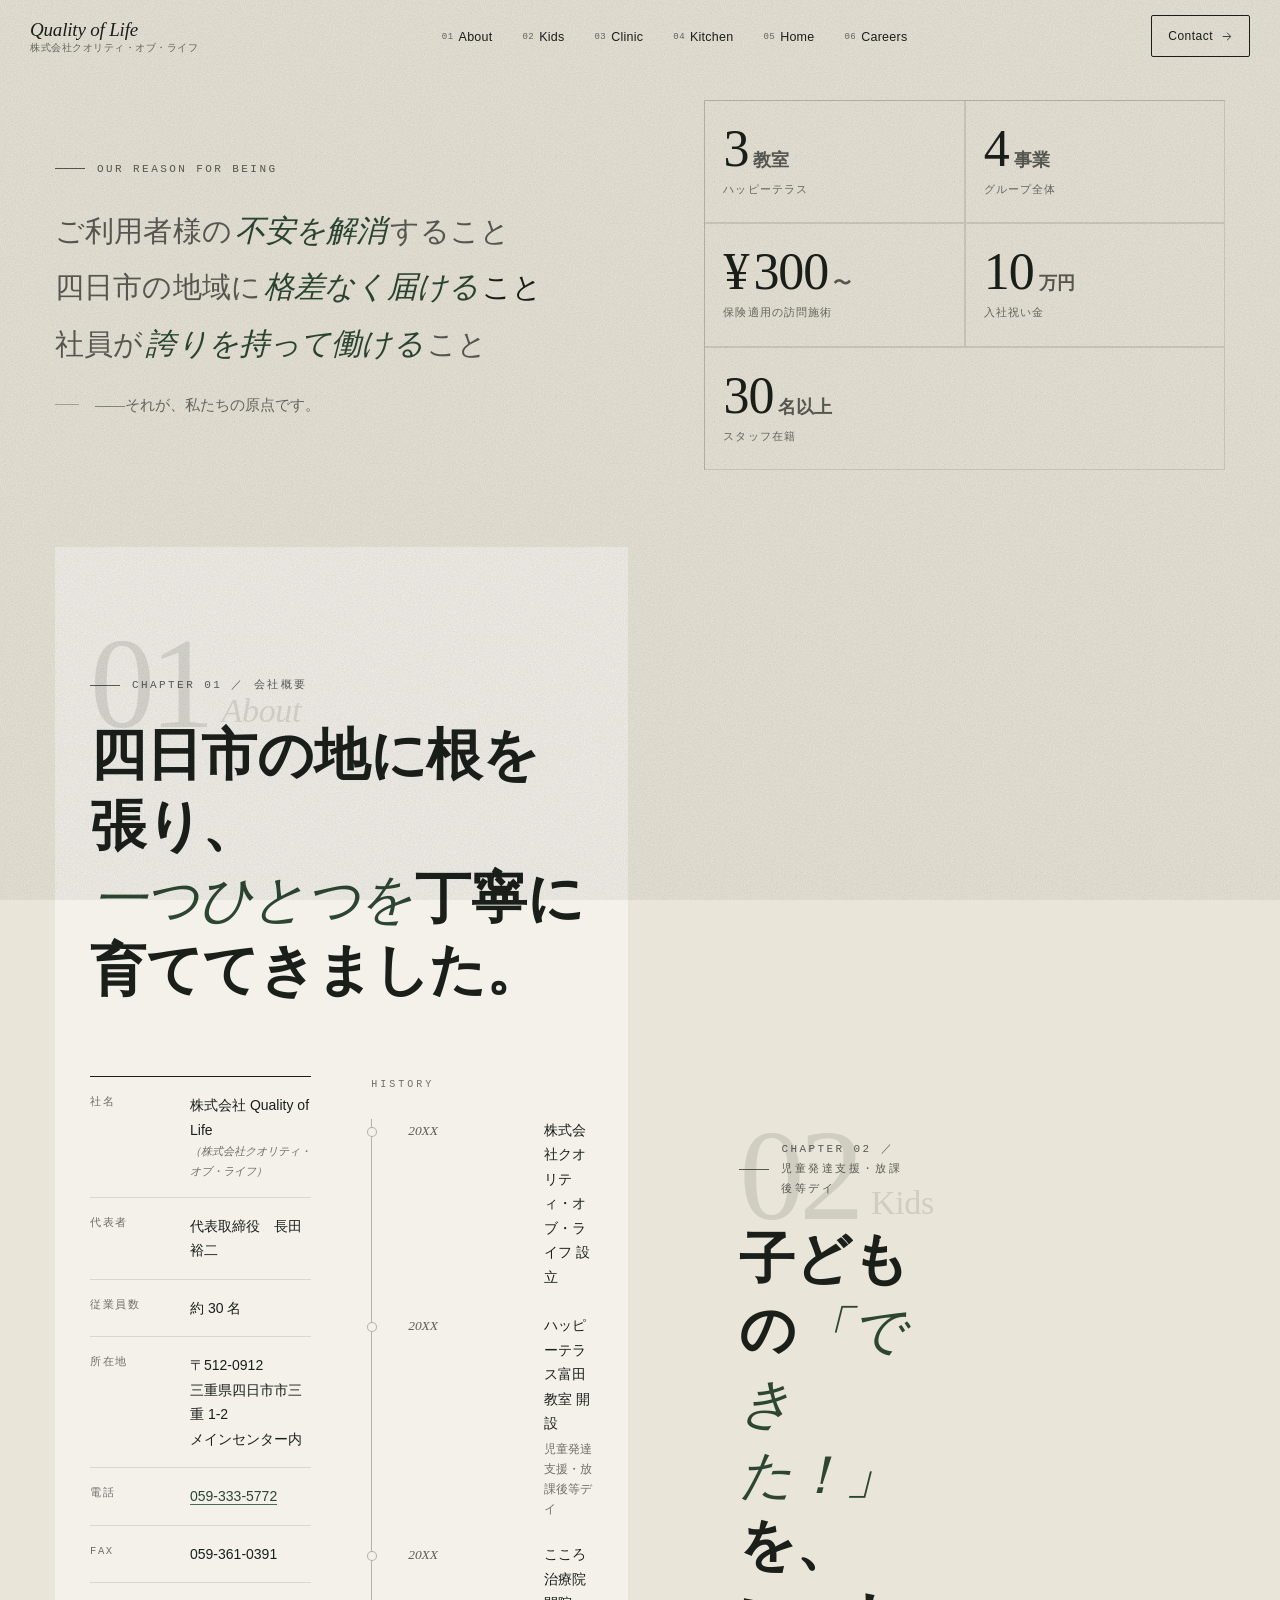
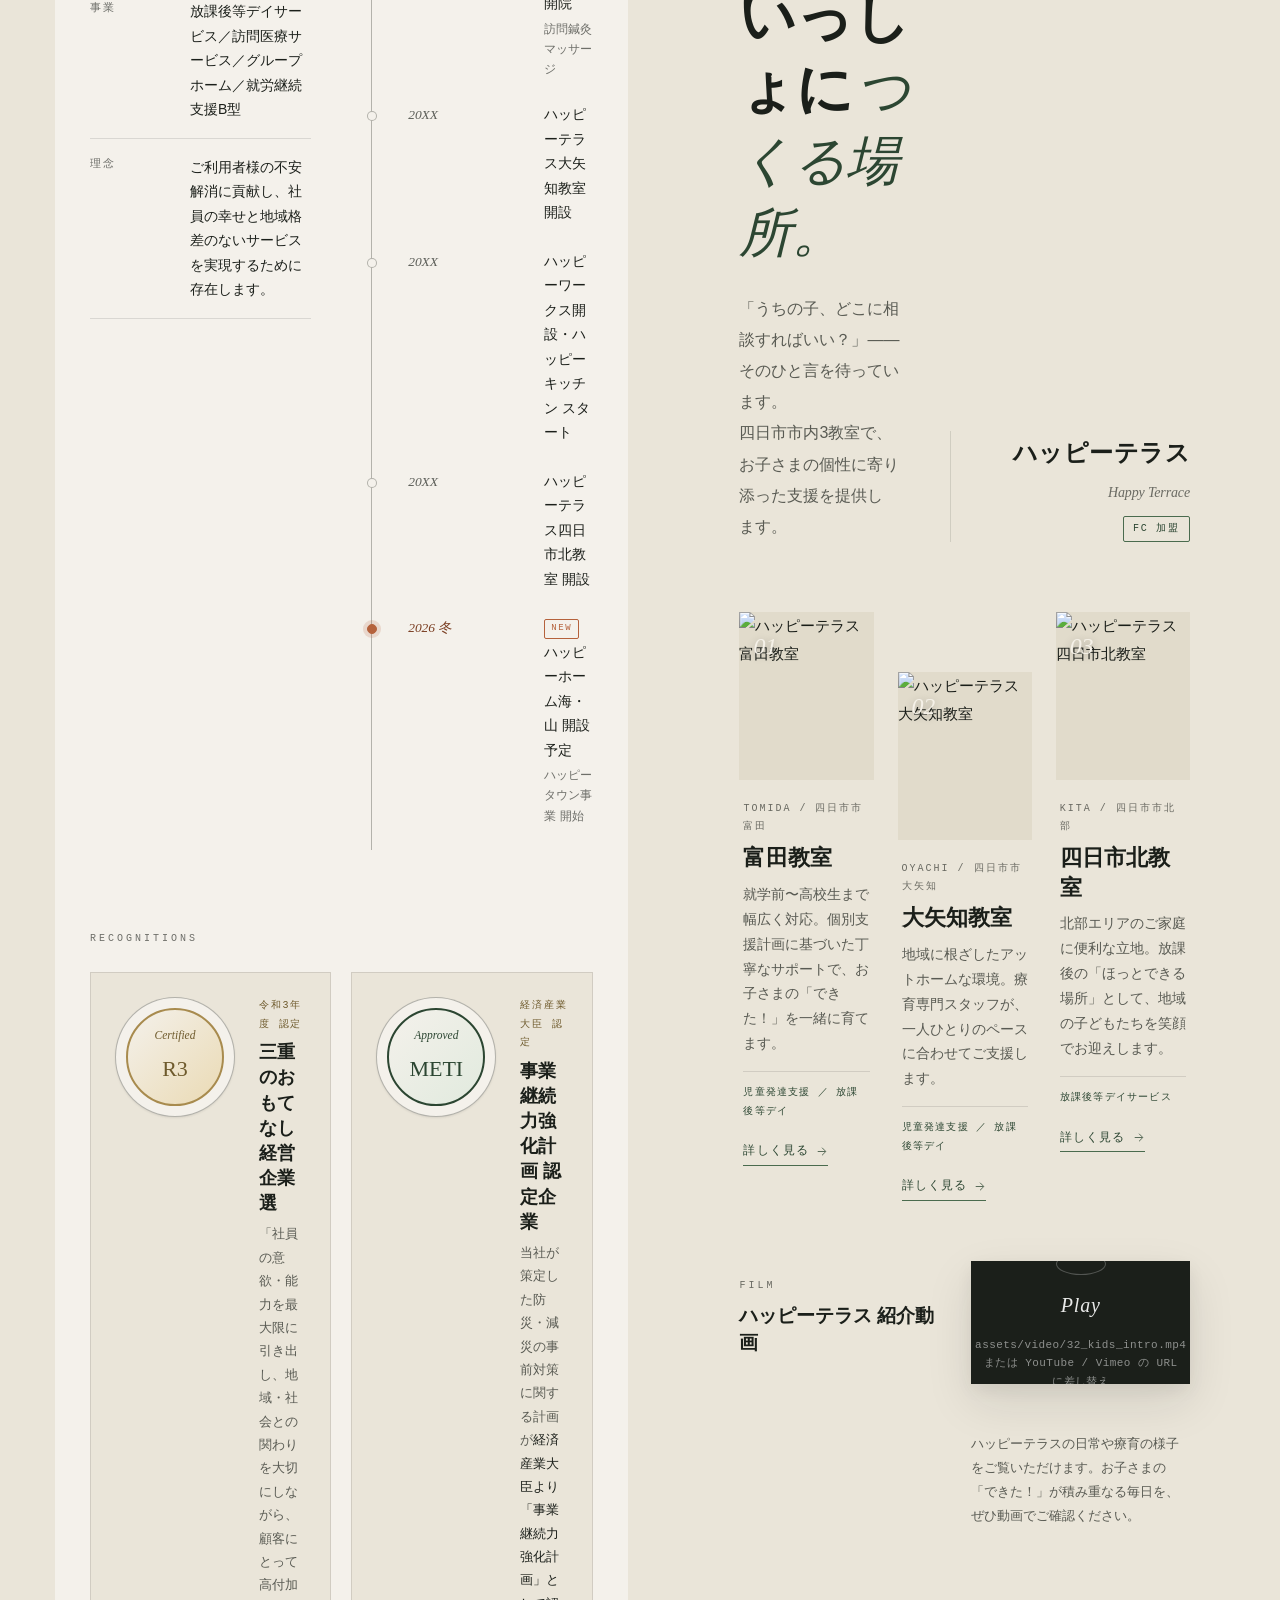
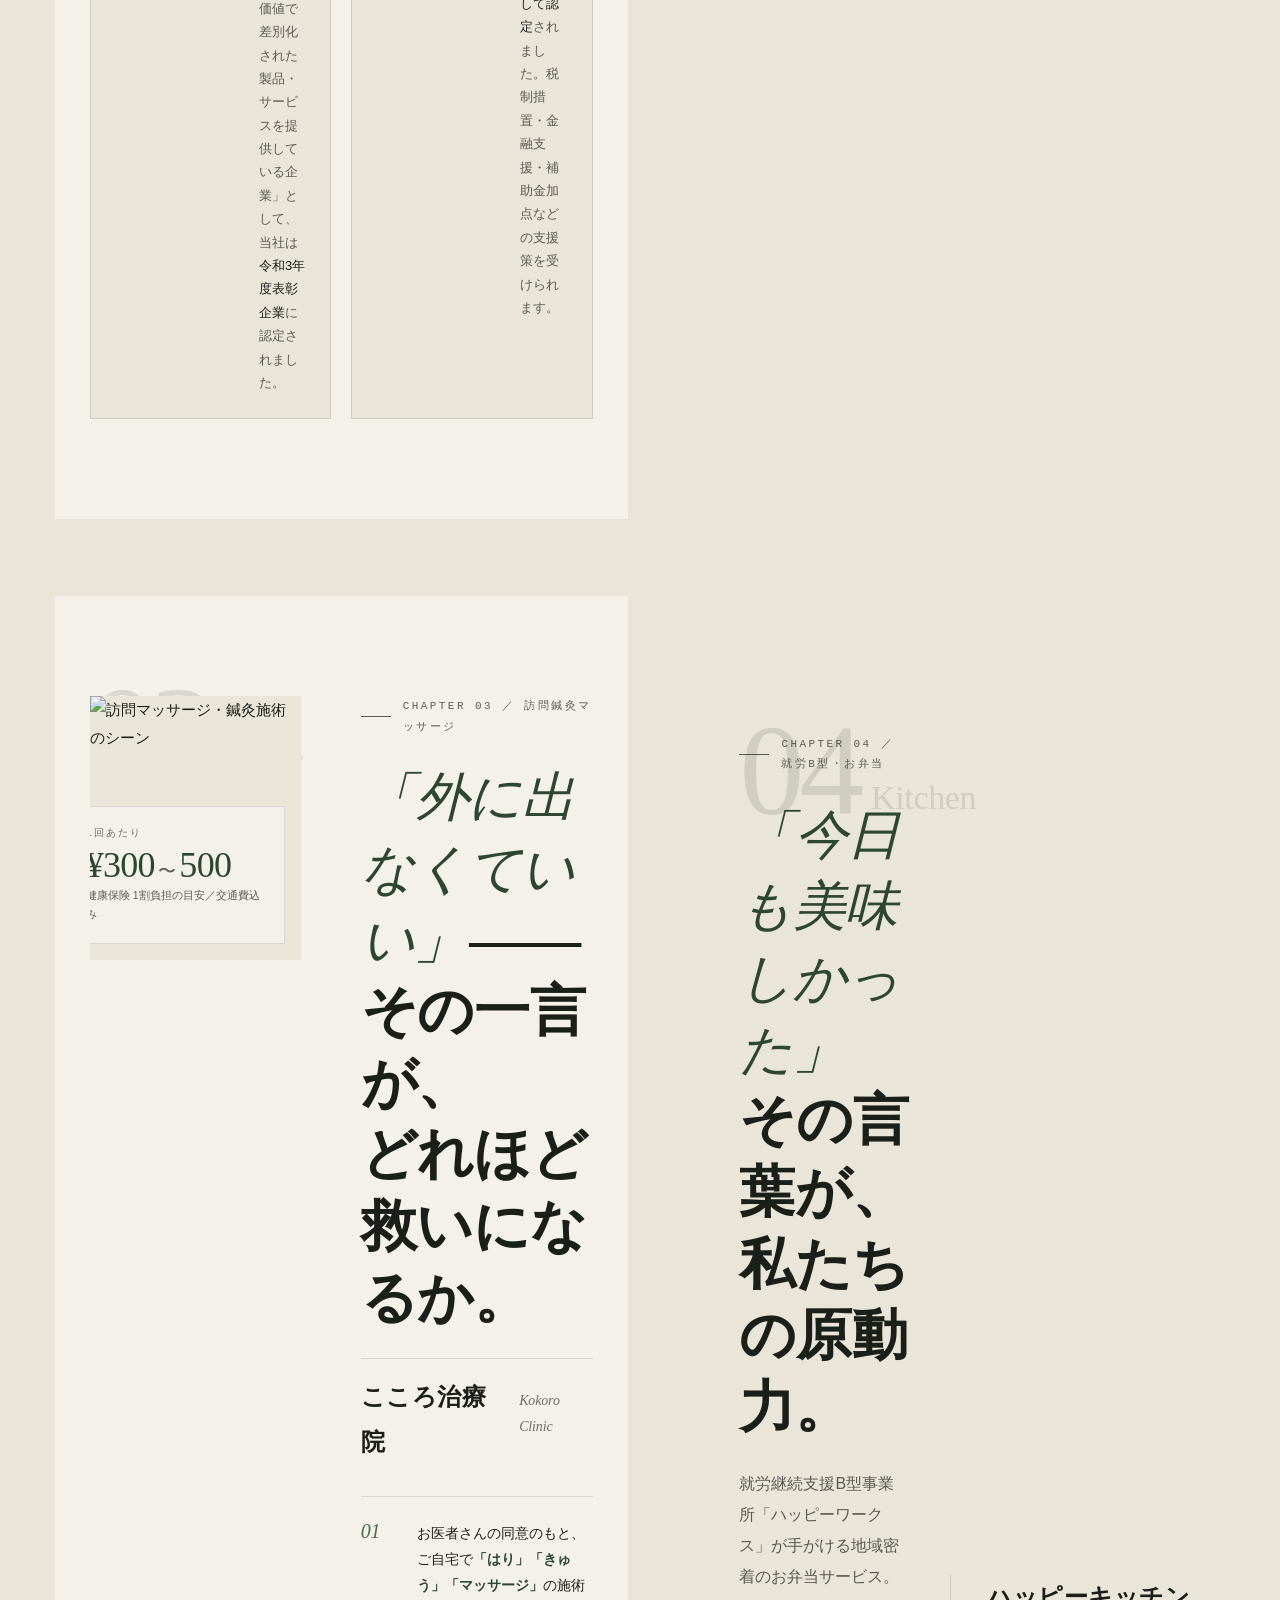
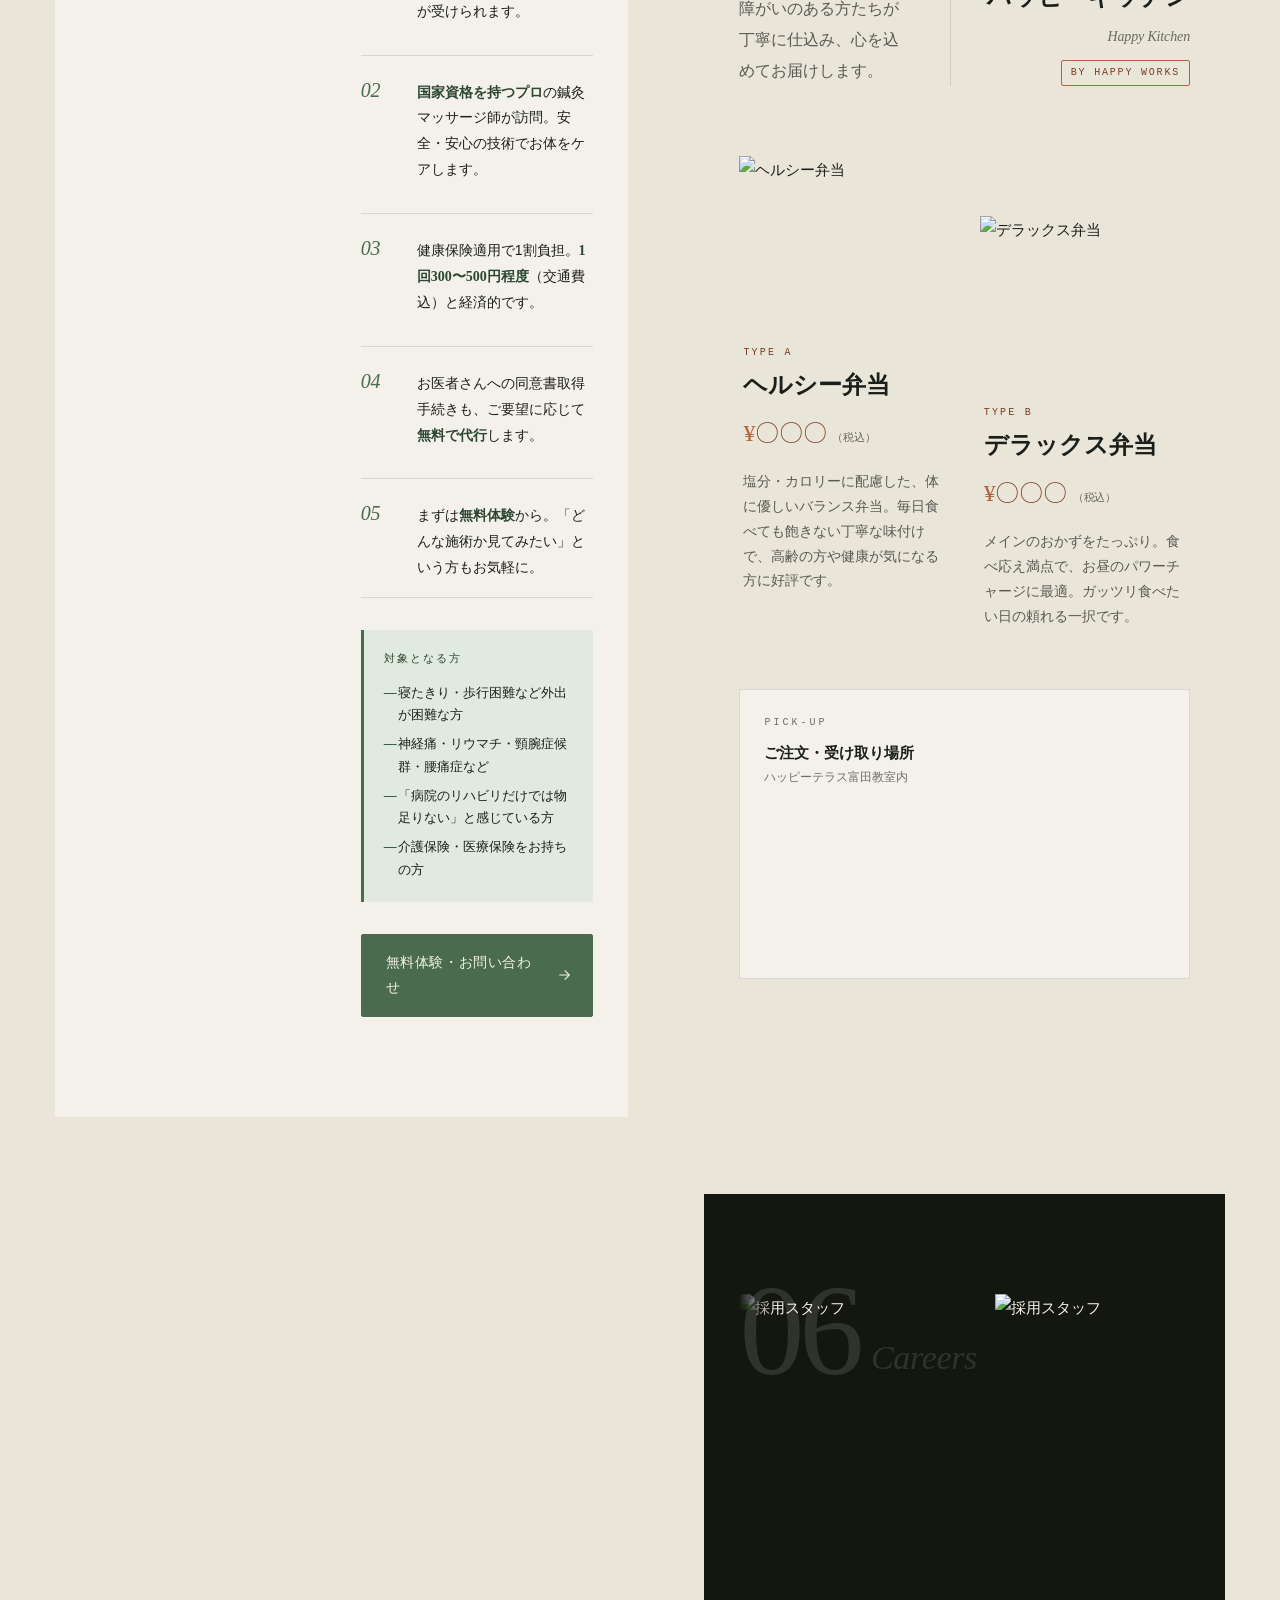
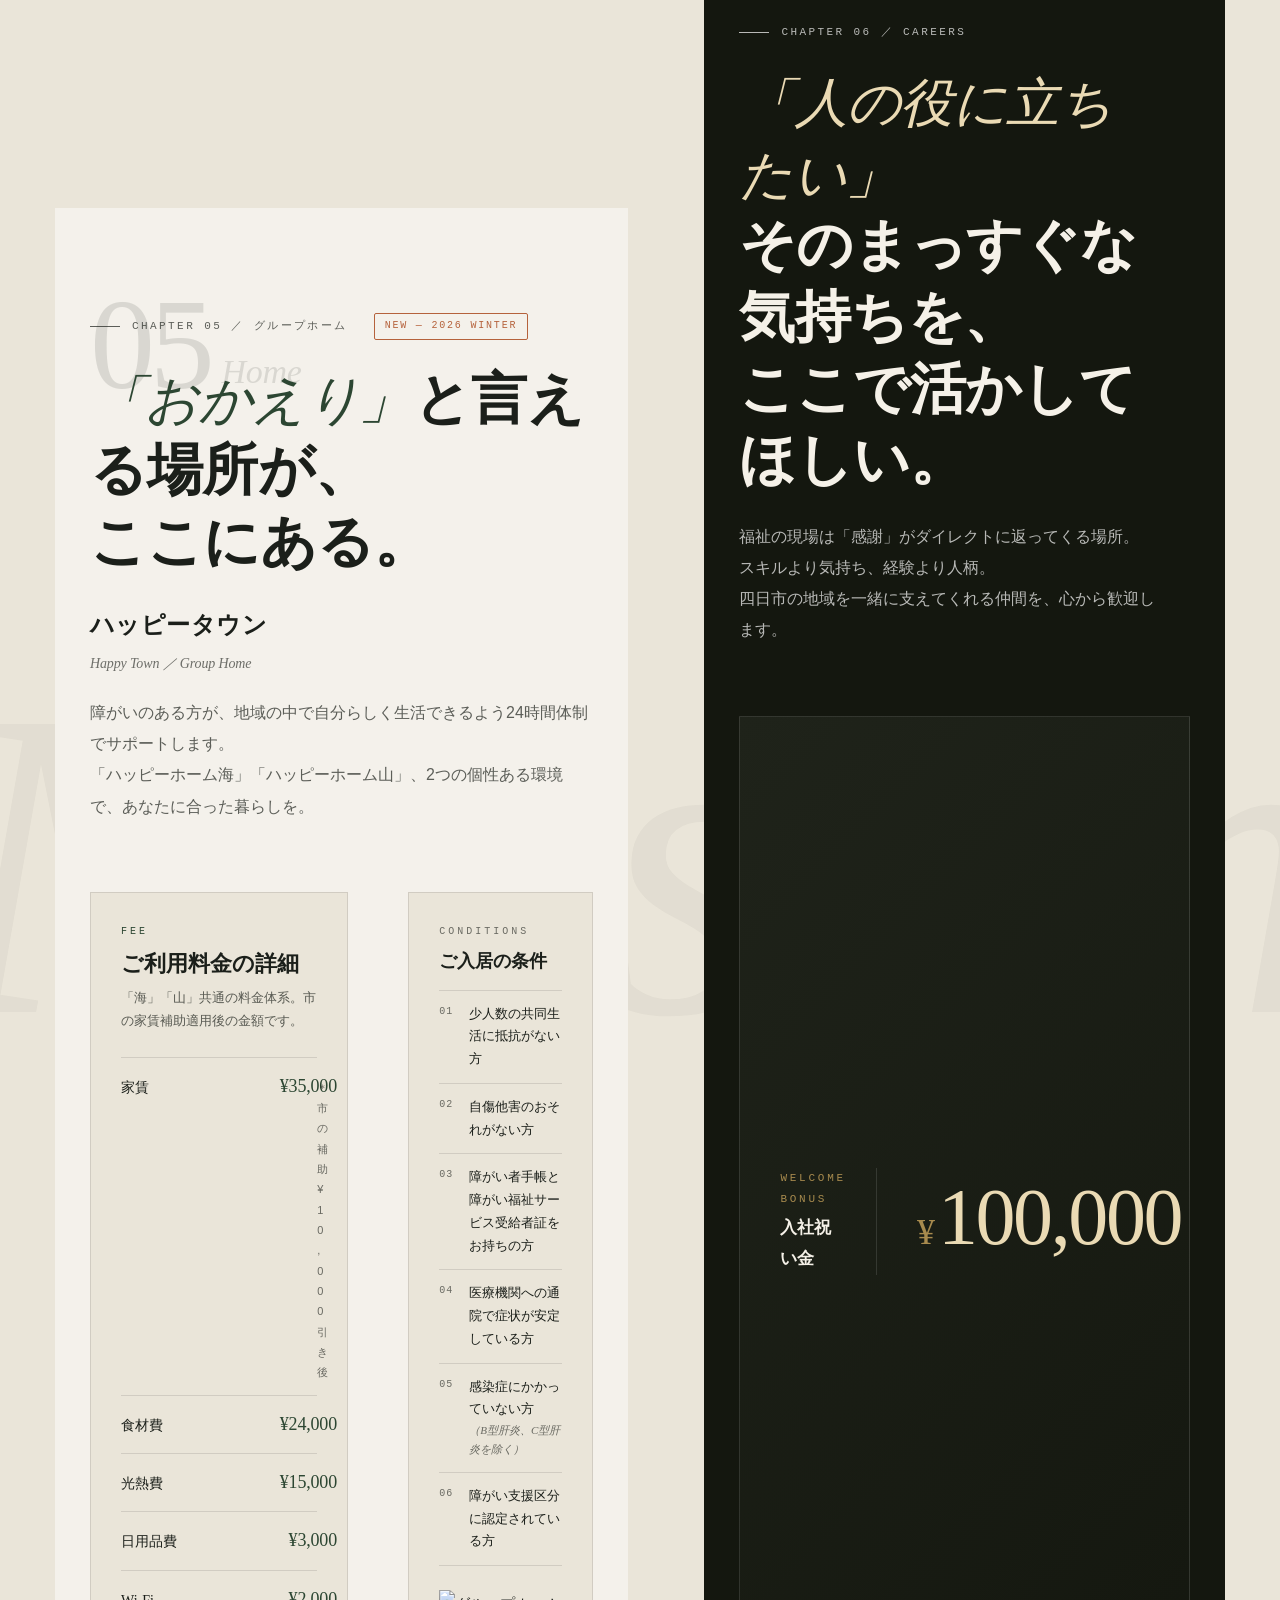
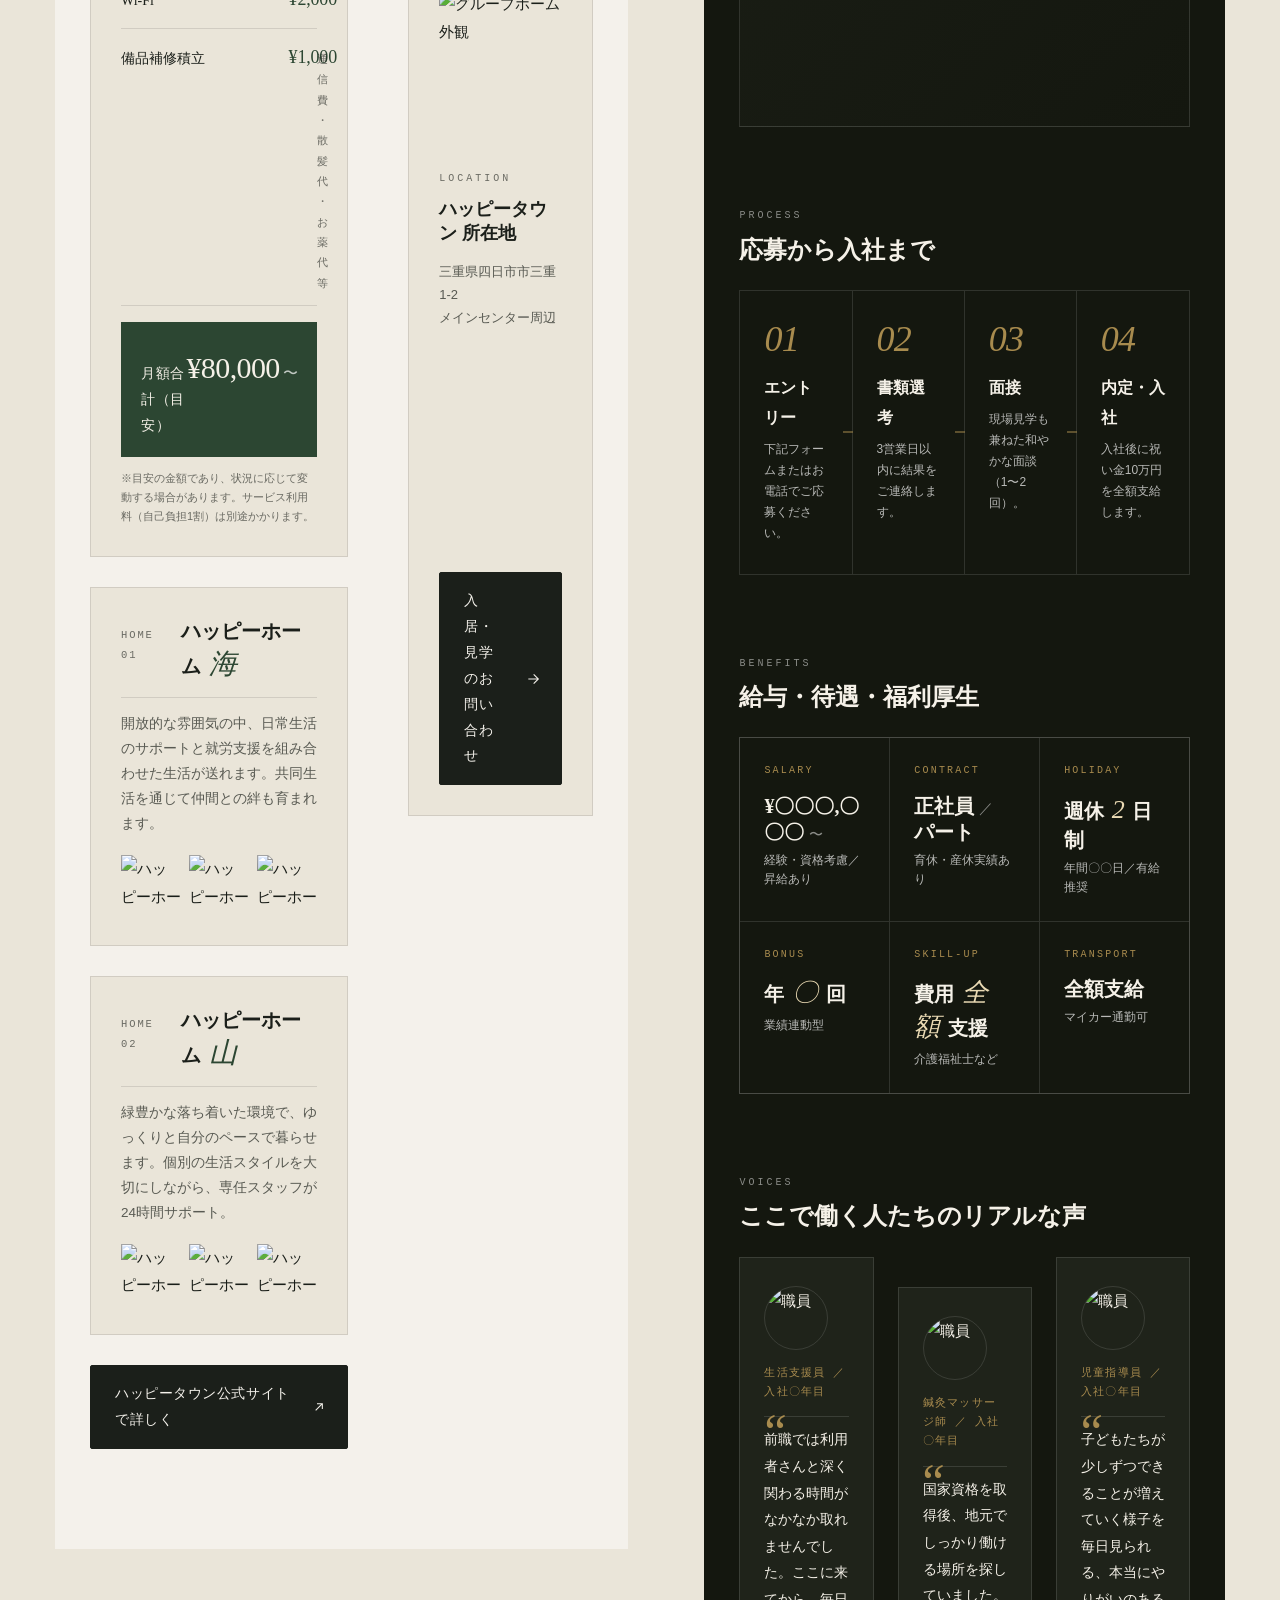
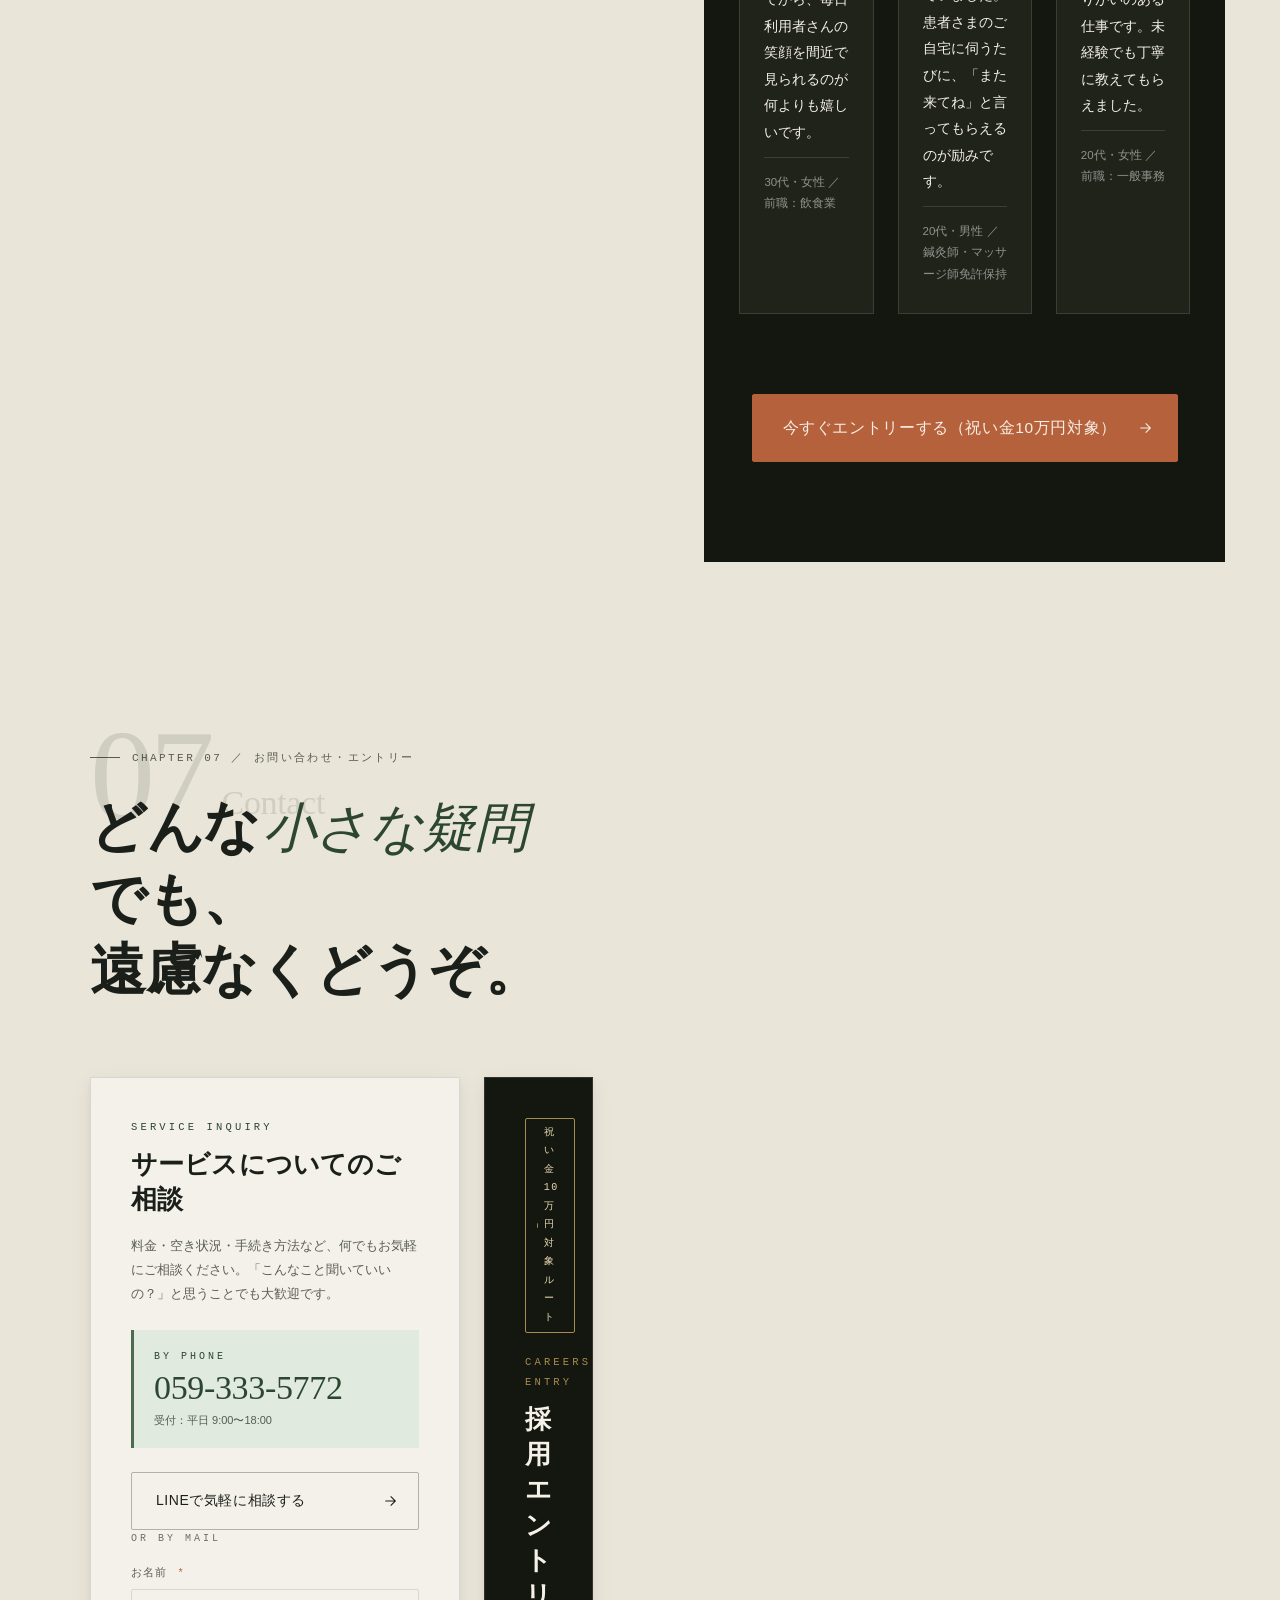
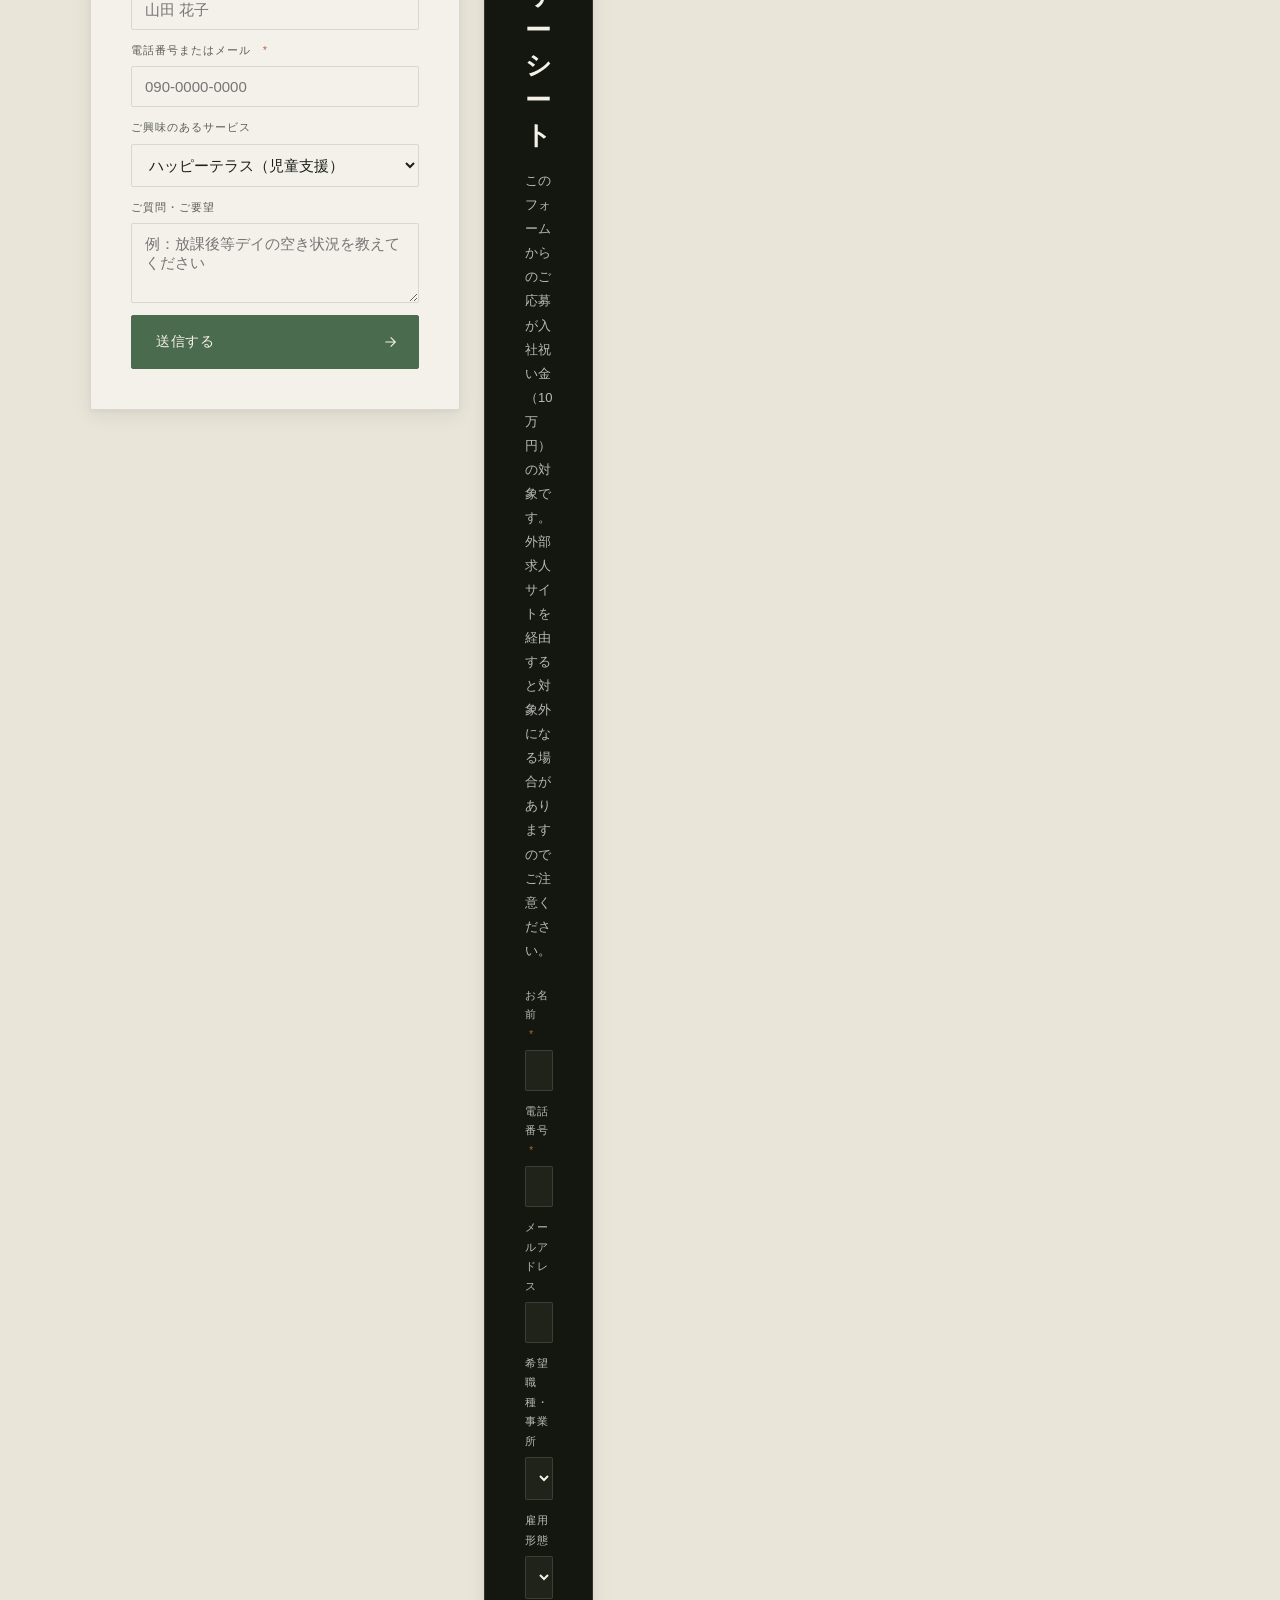
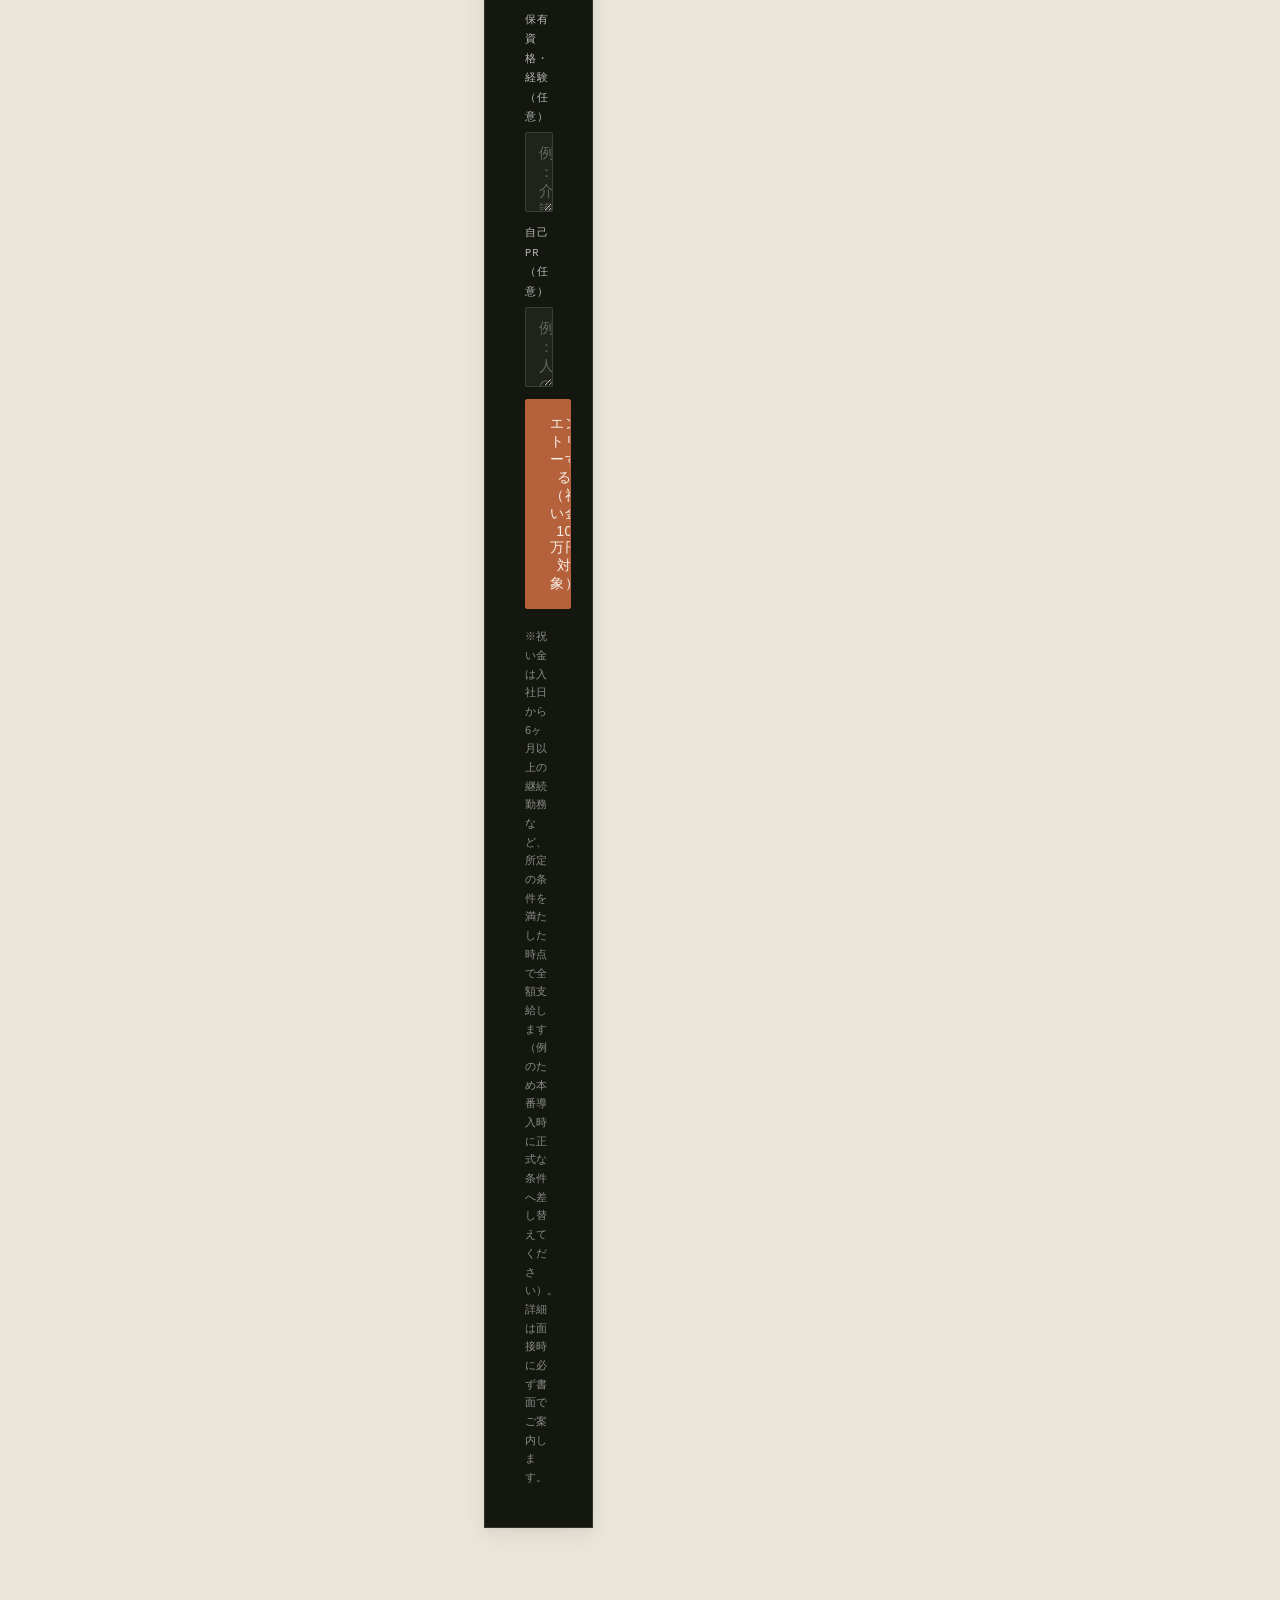
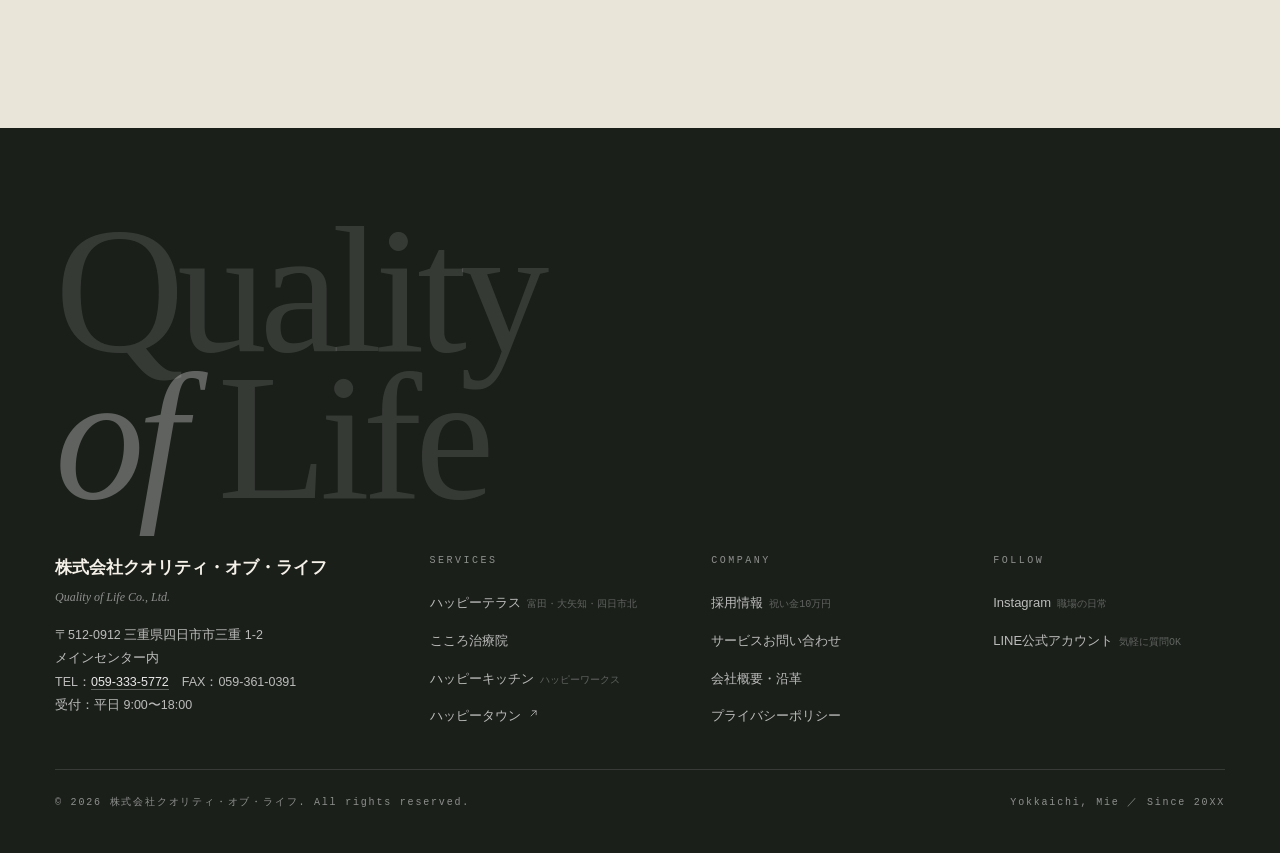
==== commit 243d4013: "index.htmlのCSS混入を修正" ====
--- a/index.html
+++ b/index.html
@@ -120,270 +120,6 @@
 
 <main id="main">
 
-/* ─────────────────────────────────────
-   ① HERO
-───────────────────────────────────── */
-.hero {
-  position: relative;
-  min-height: 100svh;
-  padding: 12rem 0 4rem;
-  overflow: hidden;
-  background: var(--paper);
-  isolation: isolate;
-}
-.hero::after {
-  content: '';
-  position: absolute;
-  inset: 0;
-  background:
-    radial-gradient(60% 40% at 78% 22%, rgba(74, 107, 78, .08), transparent 70%),
-    radial-gradient(50% 30% at 12% 88%, rgba(181, 98, 60, .05), transparent 70%);
-  z-index: -1;
-  pointer-events: none;
-}
-
-.hero__mega {
-  position: relative;
-  display: flex;
-  flex-direction: column;
-  align-items: center;
-  width: 100%;
-  padding: 0 var(--wrap-pad);
-  margin-top: clamp(1.5rem, 4vw, 4rem);
-  z-index: 0;
-  pointer-events: none;
-  color: var(--ink);
-}
-
-.hero__mega-line {
-  font-family: var(--f-serif);
-  font-weight: 300;
-  /* 行間を少し広げる */
-  line-height: .92;
-  letter-spacing: -0.045em;
-  white-space: nowrap;
-  transform: translateX(calc(var(--mega-base-x, 0px) + var(--mega-scroll-x, 0px)));
-}
-
-.hero__mega-line--1 {
-  /* 少しだけ大きく */
-  font-size: clamp(6.8rem, 13.5vw, 19.5rem);
-  color: var(--ink);
-  --mega-base-x: 0px;
-}
-
-.hero__mega-line--2 {
-  font-size: clamp(2.8rem, 5.8vw, 7.5rem);
-  font-style: italic;
-  font-weight: 300;
-  /* セージグリーンをやや明るく */
-  color: #5C7E60;
-  margin-top: -0.04em;
-  --mega-base-x: 5vw;
-}
-
-.hero__mega-line--3 {
-  font-size: clamp(6.8rem, 13.5vw, 19.5rem);
-  /* 緑がかった墨色でQualityと対比 */
-  color: #2A3028;
-  margin-top: -0.01em;
-  --mega-base-x: 10vw;
-}
-
-/* Meta info bar — 削除のためdisplay:none */
-.hero__meta {
-  display: none;
-}
-
-/* Hero visual */
-.hero__visual {
-  position: absolute;
-  top: 18vw;
-  right: var(--wrap-pad);
-  width: clamp(24rem, 32vw, 42rem);
-  aspect-ratio: 4 / 5;
-  z-index: 2;
-  overflow: hidden;
-  box-shadow: var(--sh-3);
-}
-.hero__visual-inner { position: relative; width: 100%; height: 100%; }
-.hero__visual img {
-  width: 100%;
-  height: 100%;
-  object-fit: cover;
-  filter: contrast(1.02) saturate(.92);
-  transform: scale(1.02);
-  transition: transform 8s var(--ease-soft), filter 8s var(--ease-soft);
-}
-.hero:hover .hero__visual img { transform: scale(1.06); filter: contrast(1.05) saturate(.96); }
-.hero__visual-caption {
-  position: absolute;
-  left: 1.4rem;
-  bottom: 1.4rem;
-  font-family: var(--f-mono);
-  font-size: 1rem;
-  letter-spacing: .15em;
-  text-transform: uppercase;
-  color: #F5F1E8;
-  display: inline-flex;
-  align-items: center;
-  gap: .6rem;
-  padding: .5rem 1rem;
-  background: rgba(0,0,0,.35);
-  backdrop-filter: blur(6px);
-}
-.hero__visual-caption .dot {
-  width: .5rem;
-  height: .5rem;
-  border-radius: 50%;
-  background: #F5C97A;
-}
-
-/* Hero copy */
-.hero__copy {
-  position: relative;
-  z-index: 3;
-  padding: 0 var(--wrap-pad);
-  max-width: var(--wrap-max);
-  margin: 0 auto;
-  margin-top: clamp(2.4rem, 4vw, 4rem);
-}
-.hero__eyebrow {
-  display: flex;
-  align-items: center;
-  gap: 1rem;
-  font-family: var(--f-mono);
-  font-size: 1.15rem;
-  letter-spacing: .22em;
-  text-transform: uppercase;
-  color: var(--ink-70);
-  margin-bottom: 2rem;
-}
-.hero__eyebrow-line {
-  width: 4rem;
-  height: 1px;
-  background: currentColor;
-}
-.hero__h1 {
-  font-family: var(--f-mincho);
-  font-weight: 700;
-  font-size: clamp(3.4rem, 6.4vw, 6.8rem);
-  line-height: 1.22;
-  letter-spacing: -0.008em;
-  color: var(--ink);
-  margin-bottom: 2.4rem;
-  max-width: 20ch;
-}
-.hero__h1 span { display: block; }
-.hero__h1 em {
-  font-family: var(--f-serif);
-  font-style: italic;
-  font-weight: 400;
-  color: var(--sage-d);
-  letter-spacing: -0.015em;
-  font-size: 0.94em;
-  margin: 0 .04em;
-}
-.hero__h1-l2 { padding-left: 1.6em; }
-.hero__h1-l3 { padding-left: 3.2em; }
-.hero__sub {
-  font-family: var(--f-sans);
-  font-size: clamp(1.4rem, 1.6vw, 1.65rem);
-  font-weight: 300;
-  line-height: 2;
-  color: var(--ink-70);
-  max-width: 52ch;
-  margin-bottom: 3.2rem;
-  text-wrap: pretty;
-}
-.hero__actions {
-  display: flex;
-  gap: 1.2rem;
-  flex-wrap: wrap;
-}
-
-/* Scroll indicator */
-.hero__scroll {
-  position: absolute;
-  left: var(--wrap-pad);
-  bottom: 3rem;
-  display: flex;
-  align-items: center;
-  gap: 1rem;
-  z-index: 3;
-}
-.hero__scroll-label {
-  font-family: var(--f-mono);
-  font-size: 1rem;
-  letter-spacing: .3em;
-  text-transform: uppercase;
-  color: var(--ink-50);
-}
-.hero__scroll-line {
-  width: 6rem;
-  height: 1px;
-  background: linear-gradient(to right, var(--ink-30) 0%, var(--ink-30) 40%, transparent 40%, transparent 100%);
-  background-size: 200% 100%;
-  animation: scrollLine 2s var(--ease-soft) infinite;
-}
-@keyframes scrollLine {
-  0%   { background-position: 100% 0; }
-  100% { background-position: -100% 0; }
-}
-
-/* Services mini index */
-.hero__services {
-  position: absolute;
-  right: var(--wrap-pad);
-  bottom: 3rem;
-  z-index: 3;
-  max-width: 32rem;
-}
-.hero__services-label {
-  font-family: var(--f-mono);
-  font-size: 1rem;
-  letter-spacing: .25em;
-  text-transform: uppercase;
-  color: var(--ink-50);
-  margin-bottom: 1.4rem;
-}
-.hero__services-list {
-  display: grid;
-  gap: .8rem;
-  border-top: 1px solid var(--ink-12);
-}
-.hero__services-list a {
-  display: grid;
-  grid-template-columns: 3rem 1fr;
-  gap: 1rem;
-  align-items: baseline;
-  padding: .9rem 0;
-  border-bottom: 1px solid var(--ink-12);
-  transition: padding-left .4s var(--ease-weight), color .3s var(--ease-soft);
-}
-.hero__services-list em {
-  font-family: var(--f-mono);
-  font-size: 1rem;
-  color: var(--ink-50);
-  letter-spacing: .1em;
-}
-.hero__services-list span {
-  font-family: var(--f-mincho);
-  font-size: 1.35rem;
-  color: var(--ink);
-  font-weight: 500;
-}
-.hero__services-list small {
-  font-family: var(--f-serif);
-  font-style: italic;
-  font-size: 1.05rem;
-  color: var(--ink-50);
-  grid-column: 2;
-}
-.hero__services-list a:hover { padding-left: .8rem; }
-.hero__services-list a:hover span { color: var(--sage-d); }
-.hero__services-list a:hover em { color: var(--sage); }
-
 <!--====================================================
     ② MISSION STRIP
 ====================================================-->
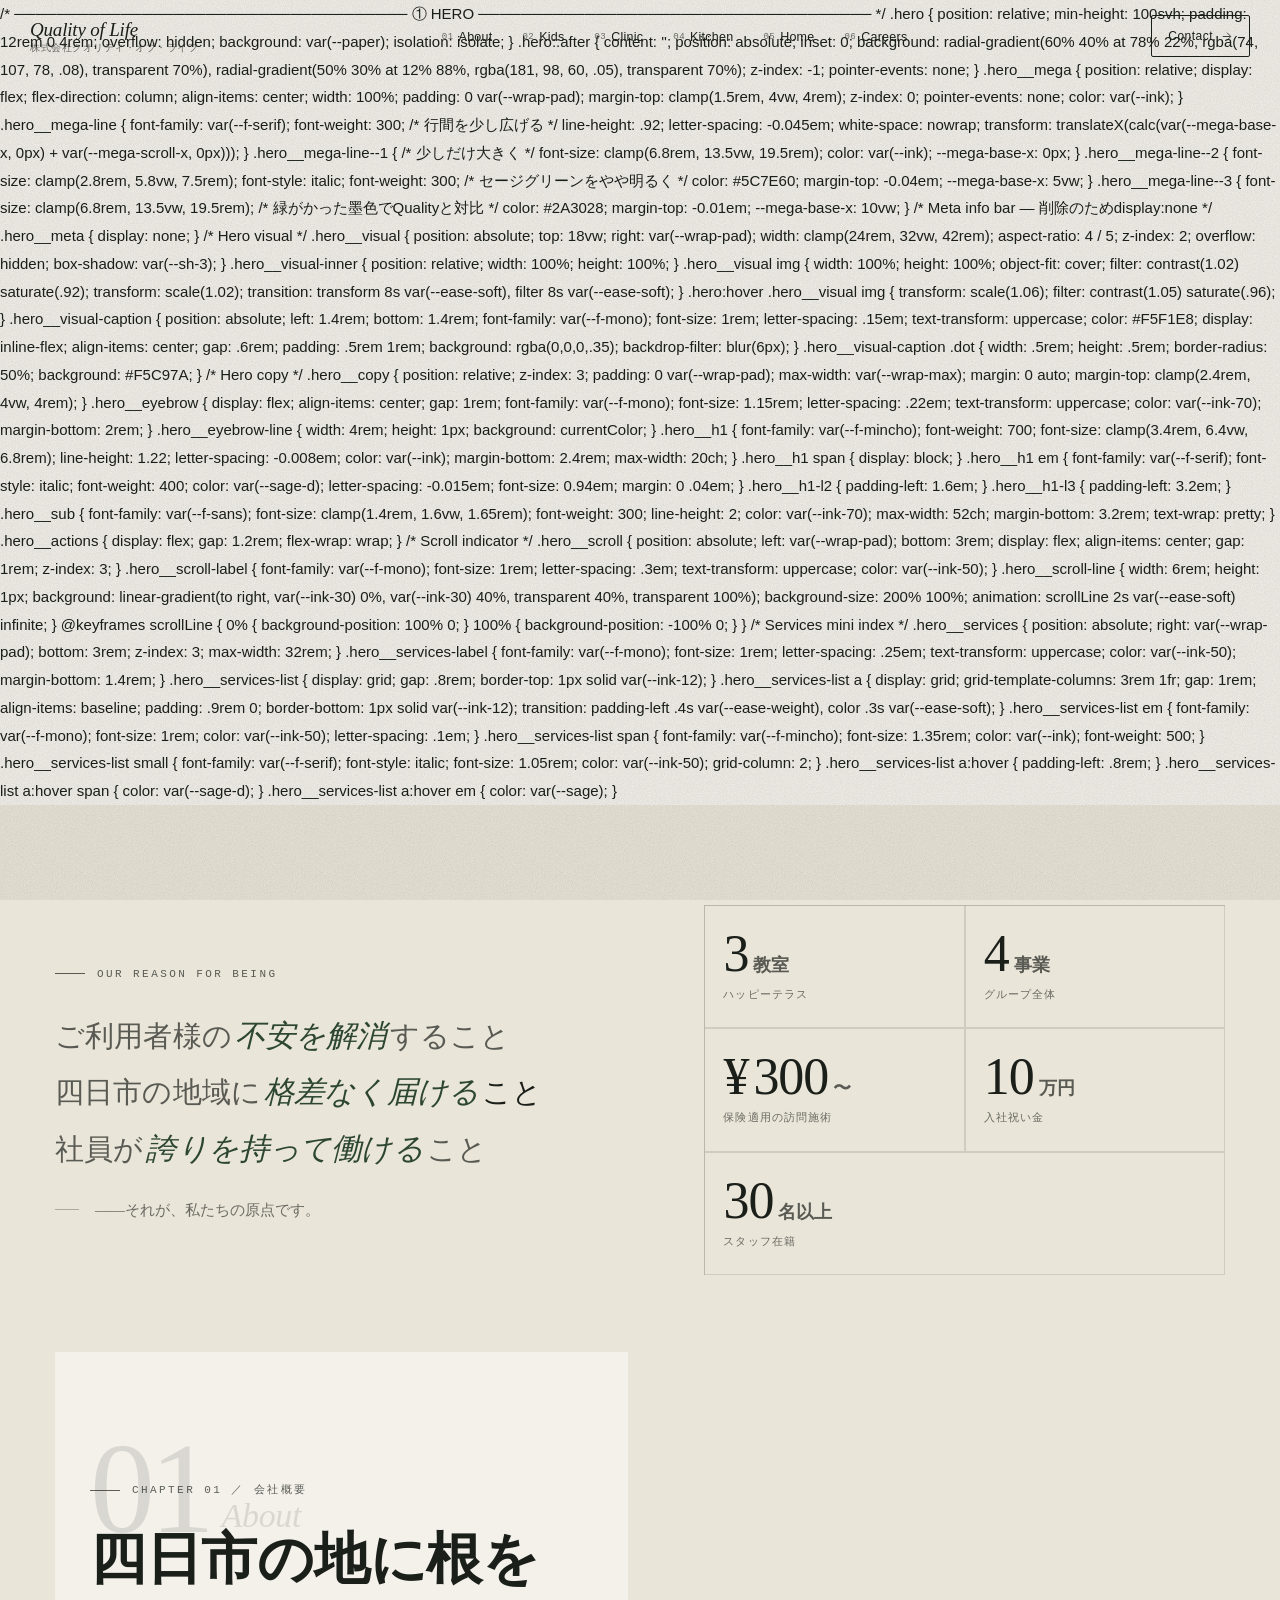
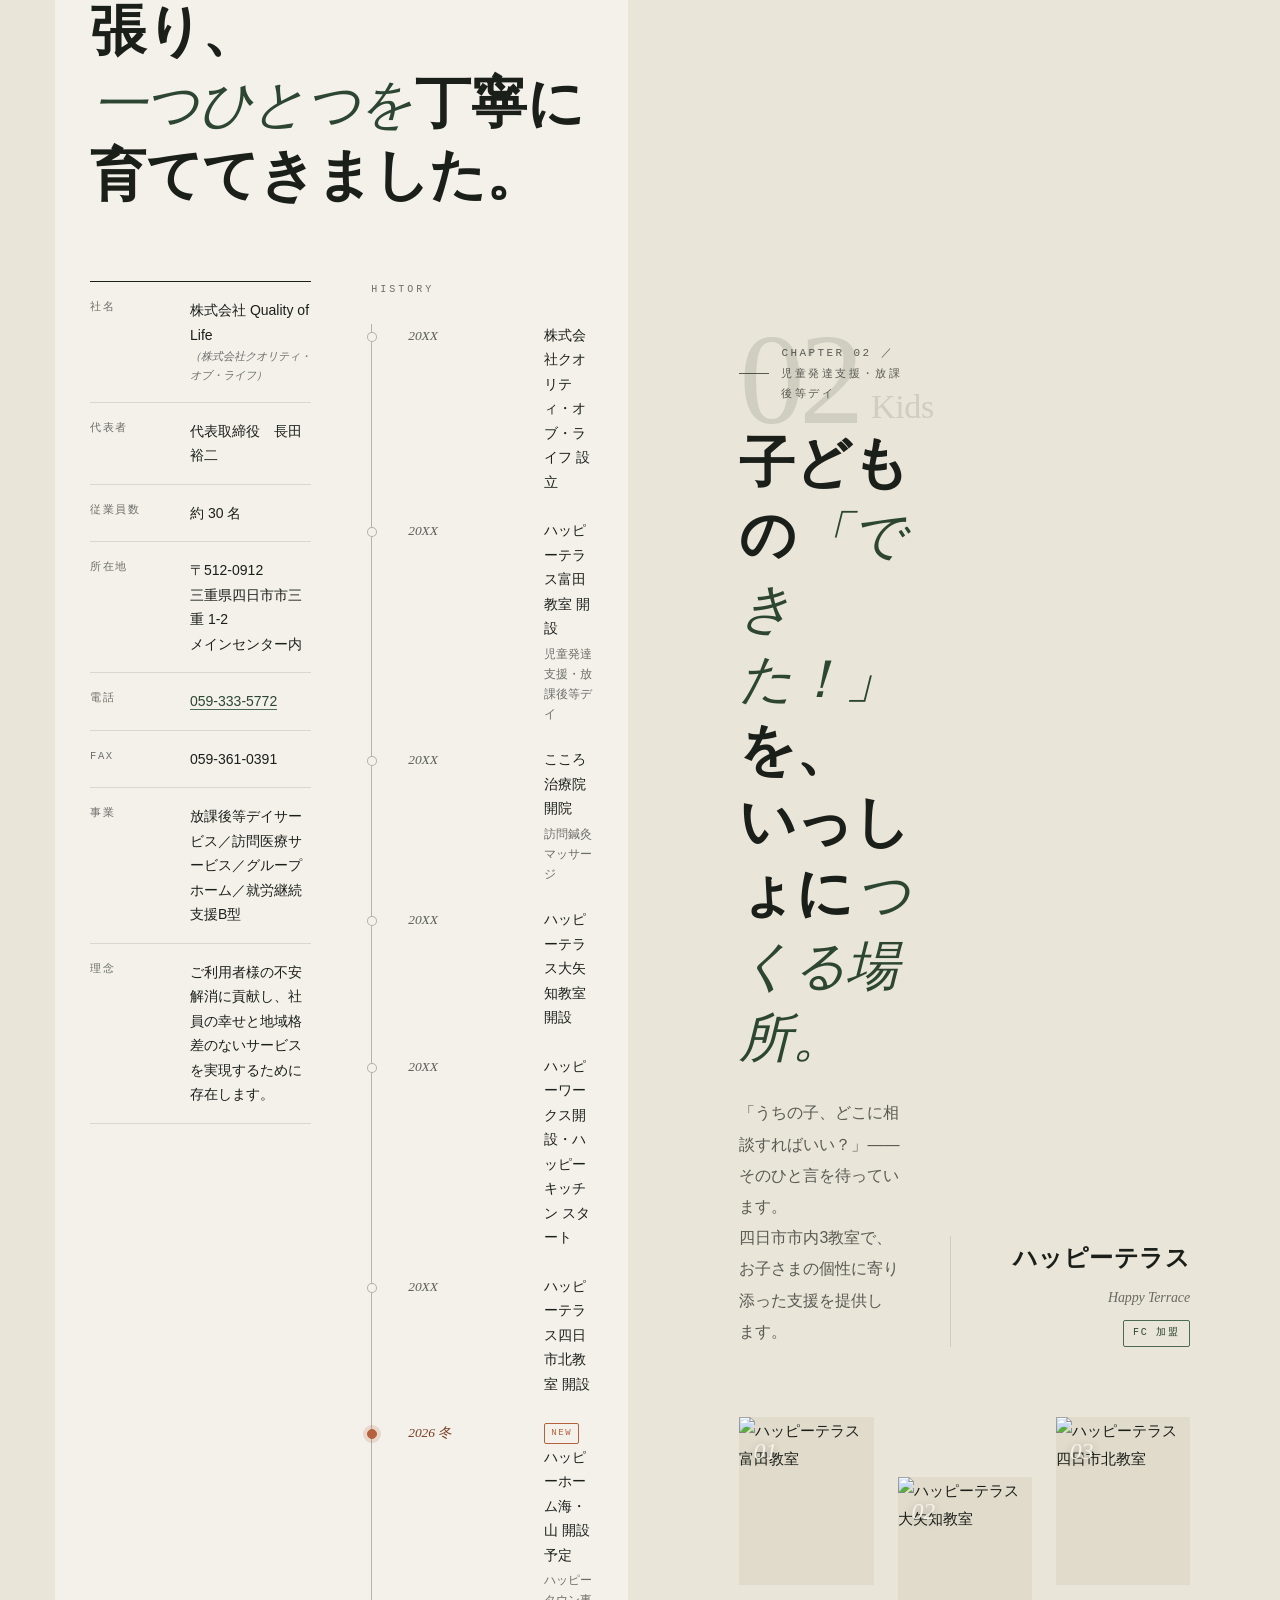
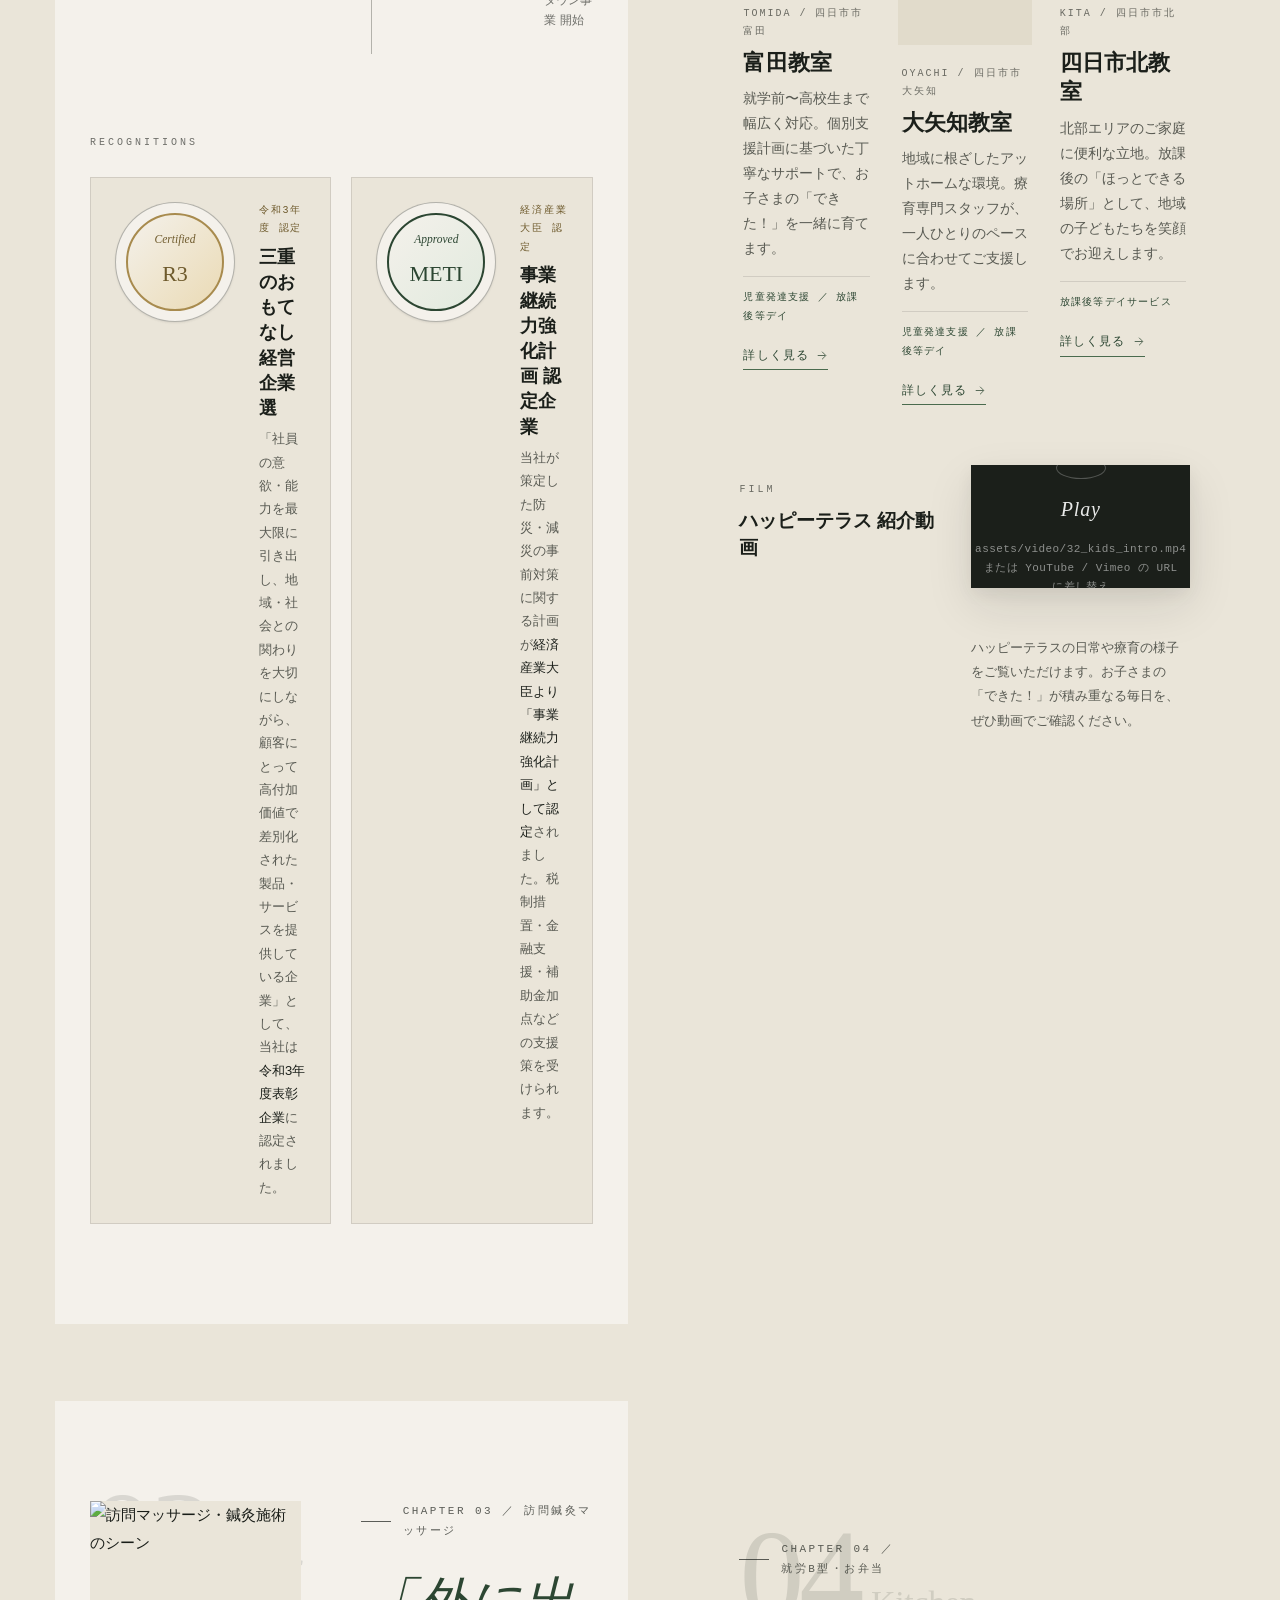
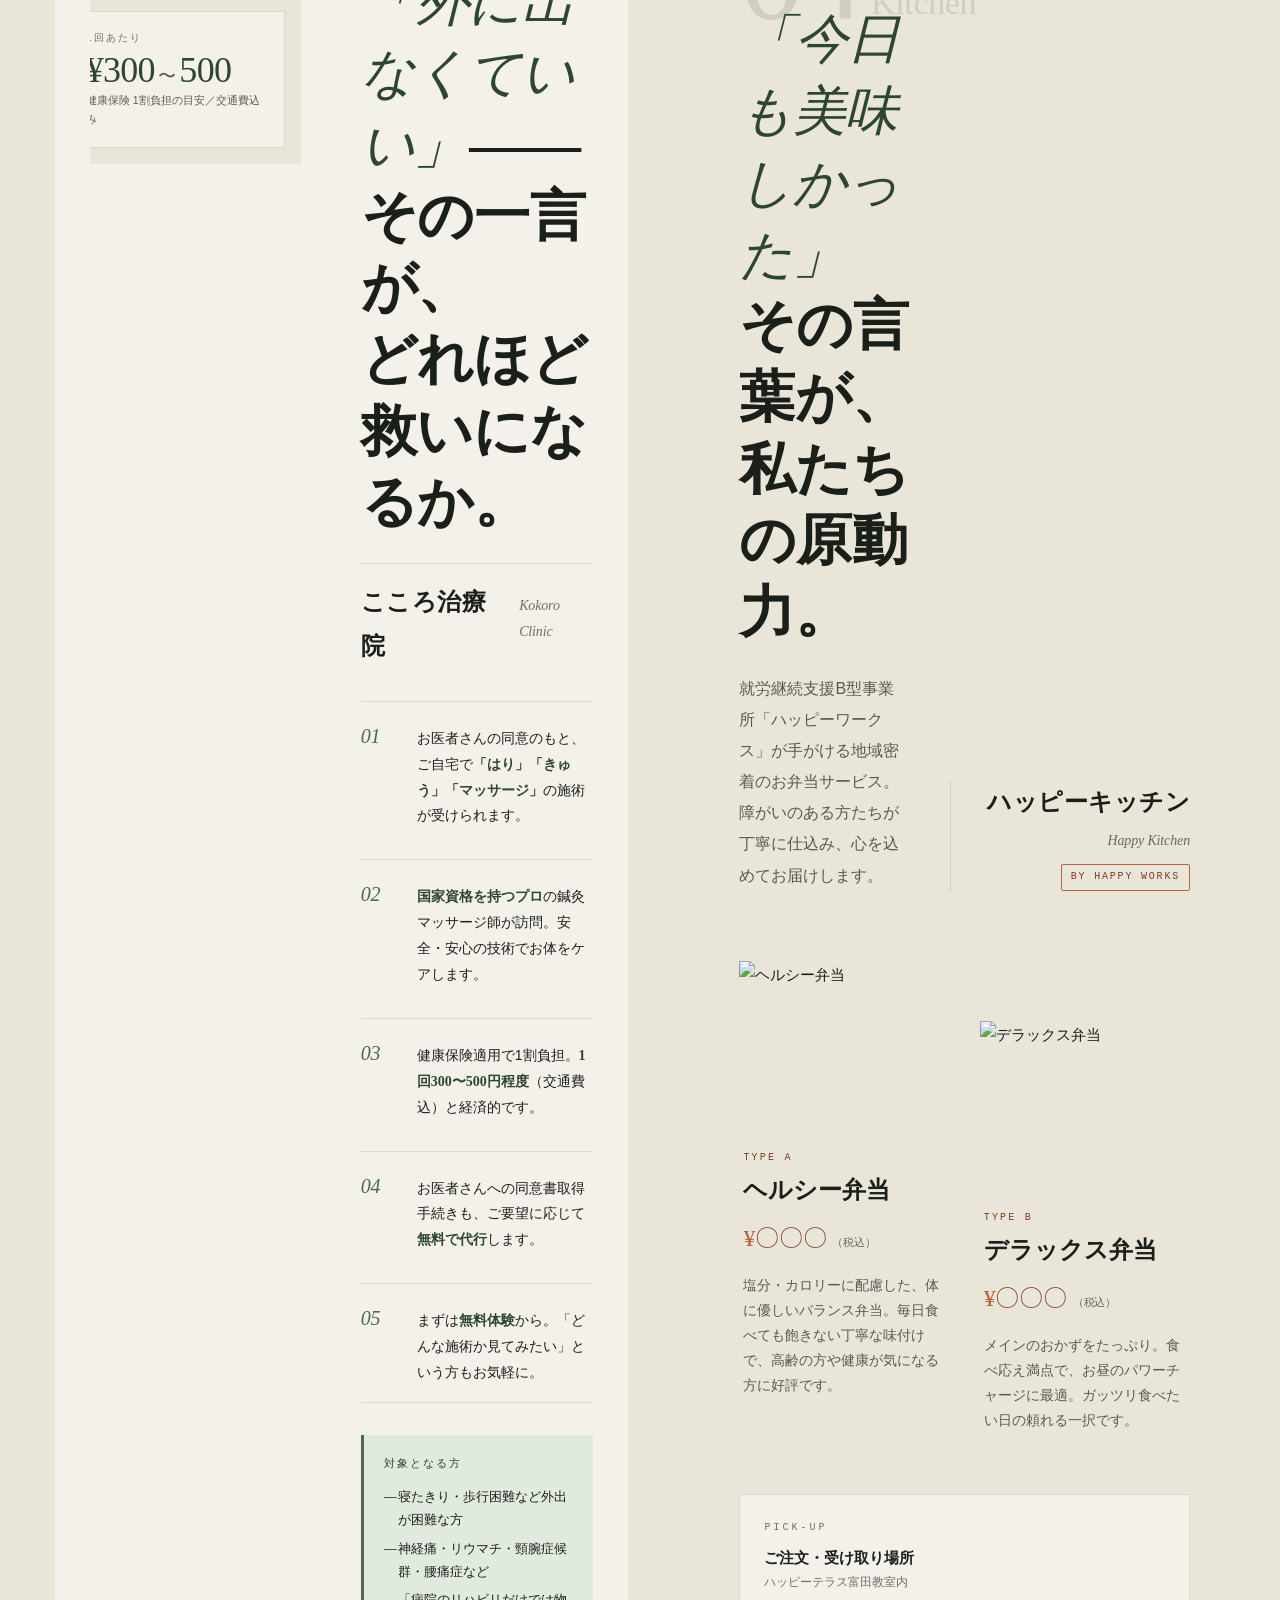
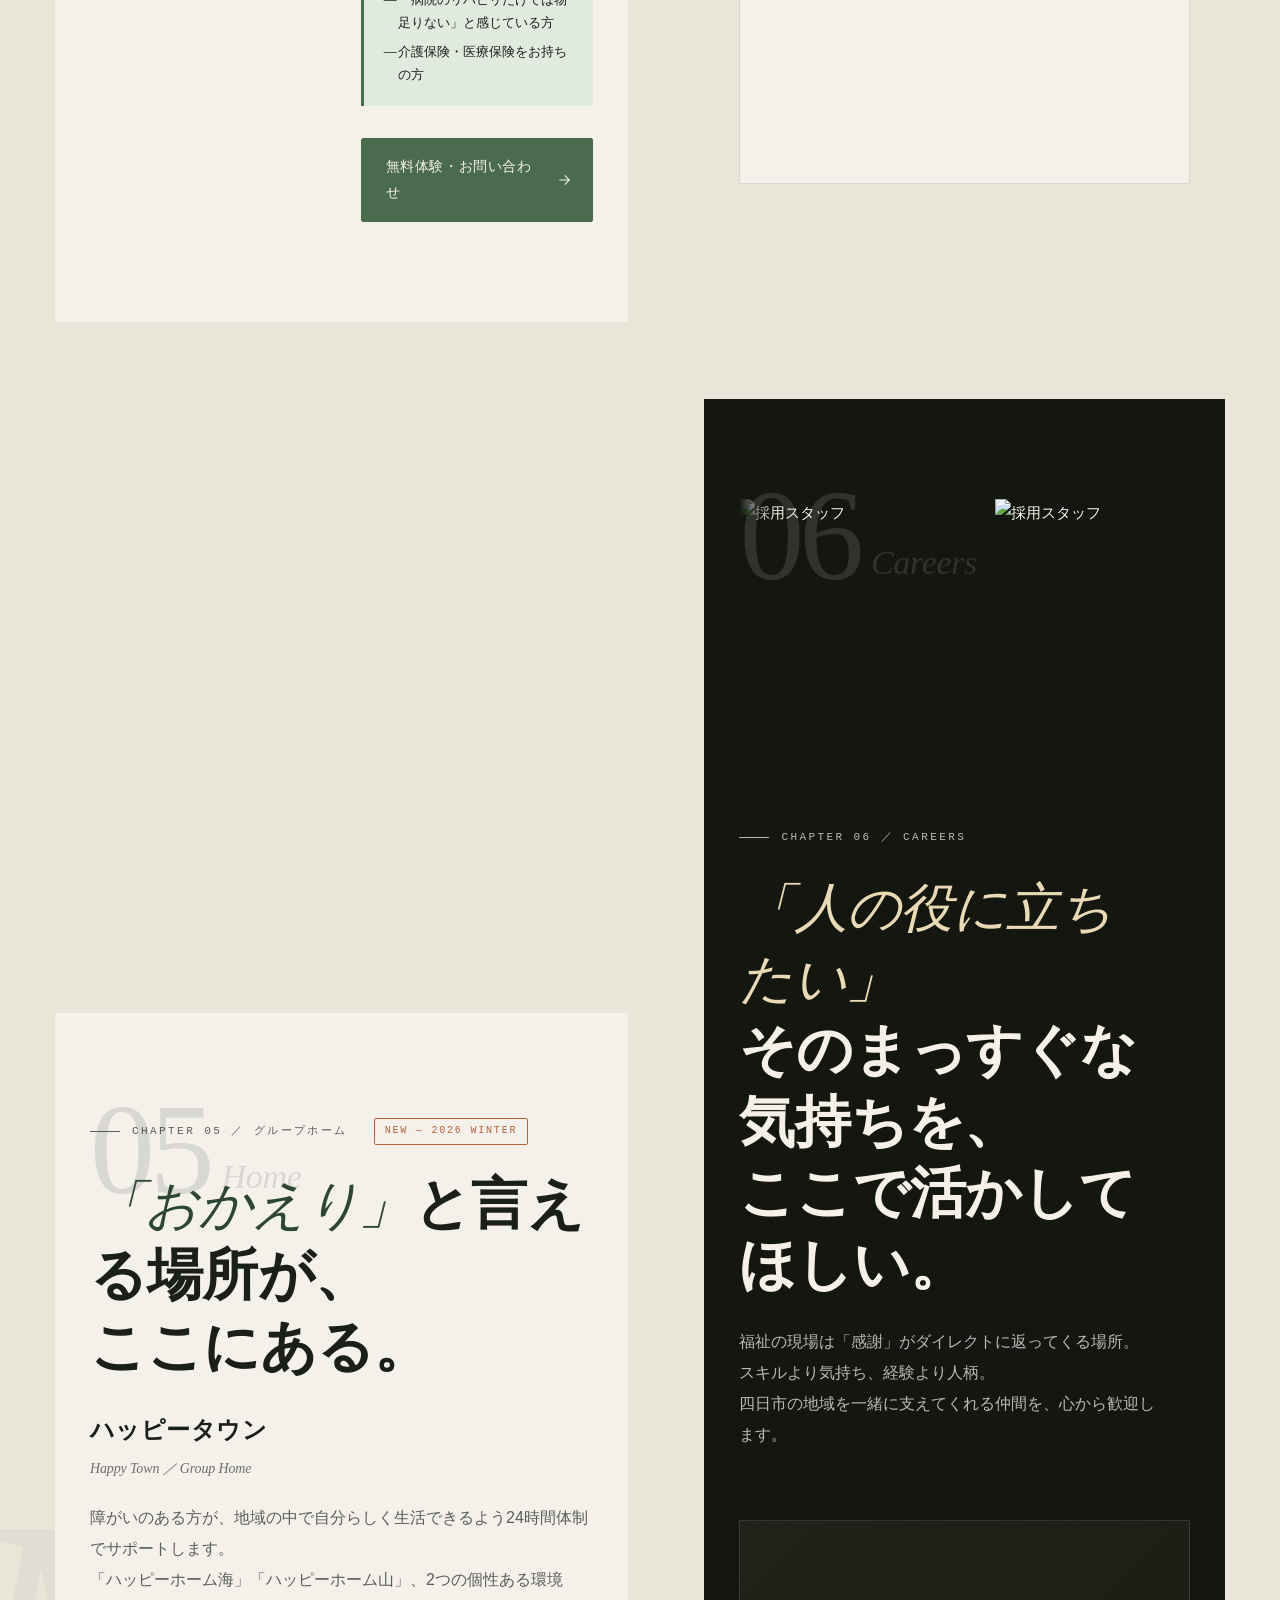
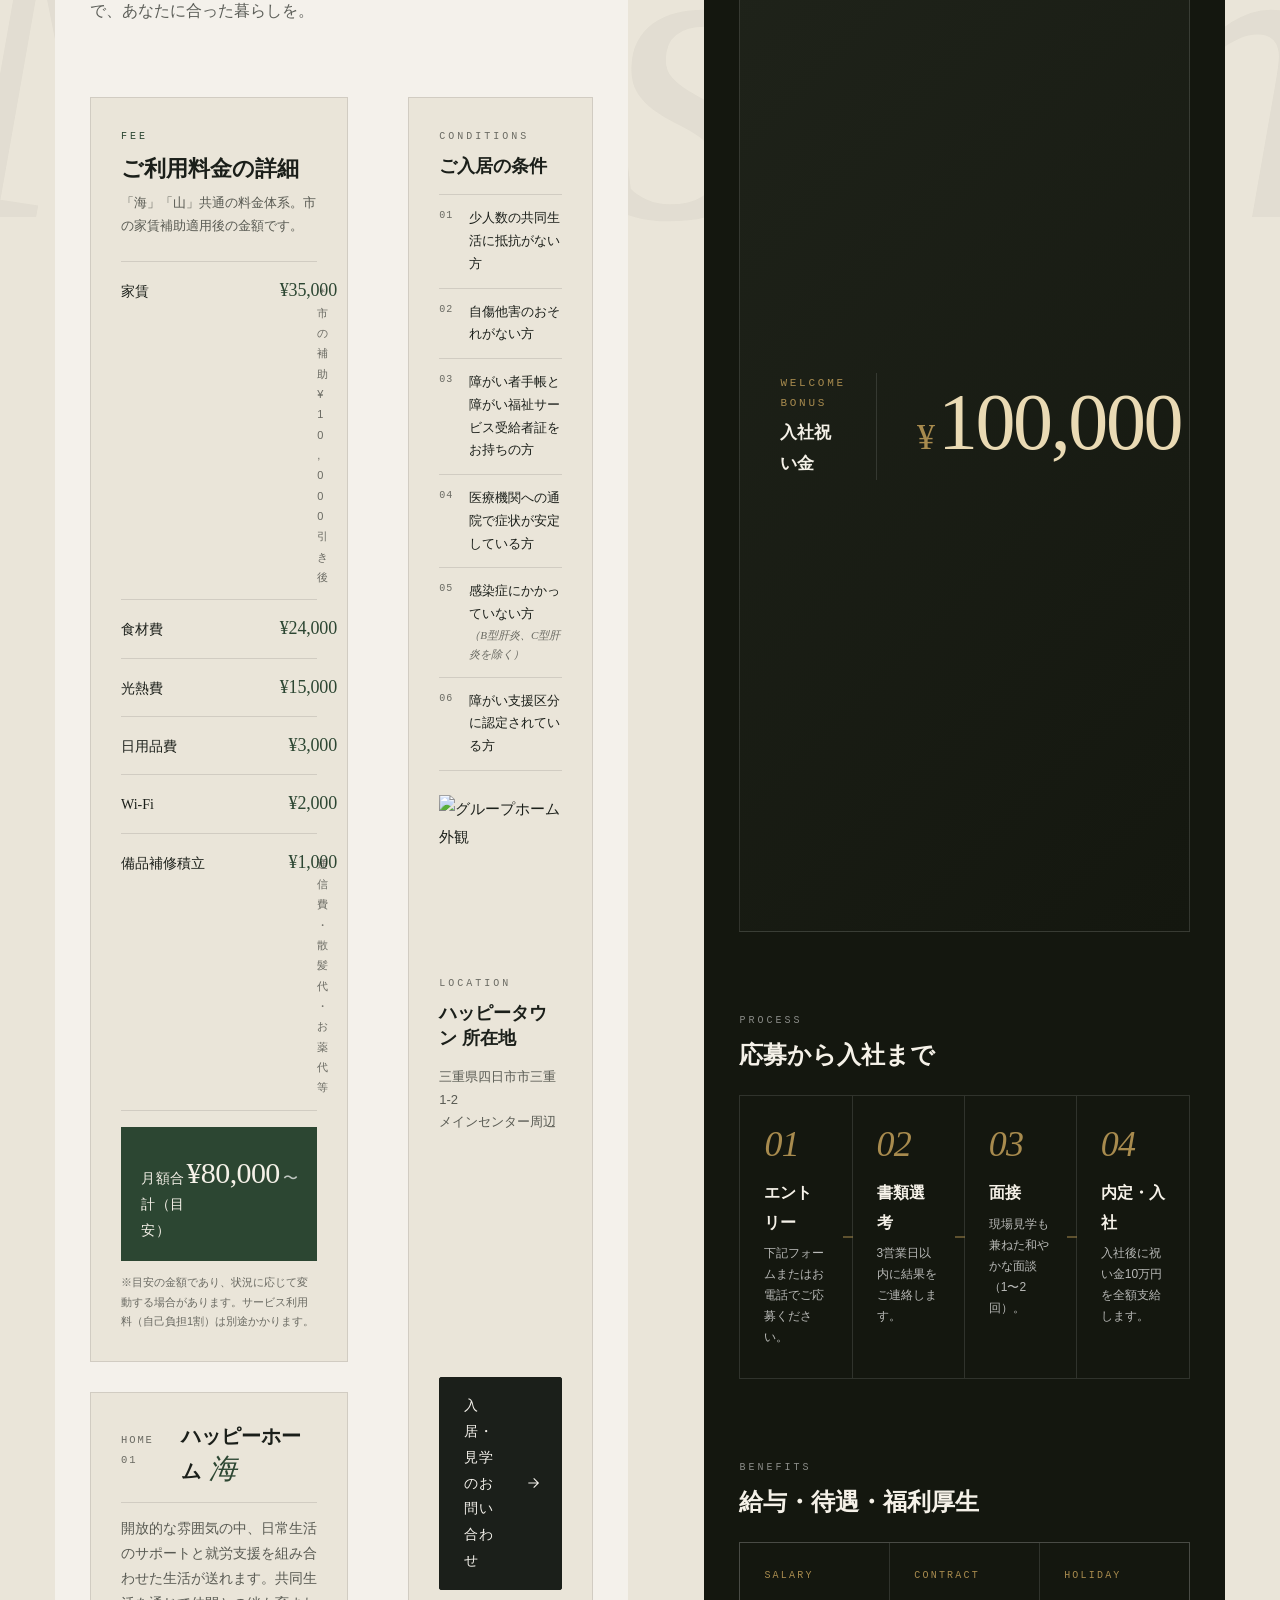
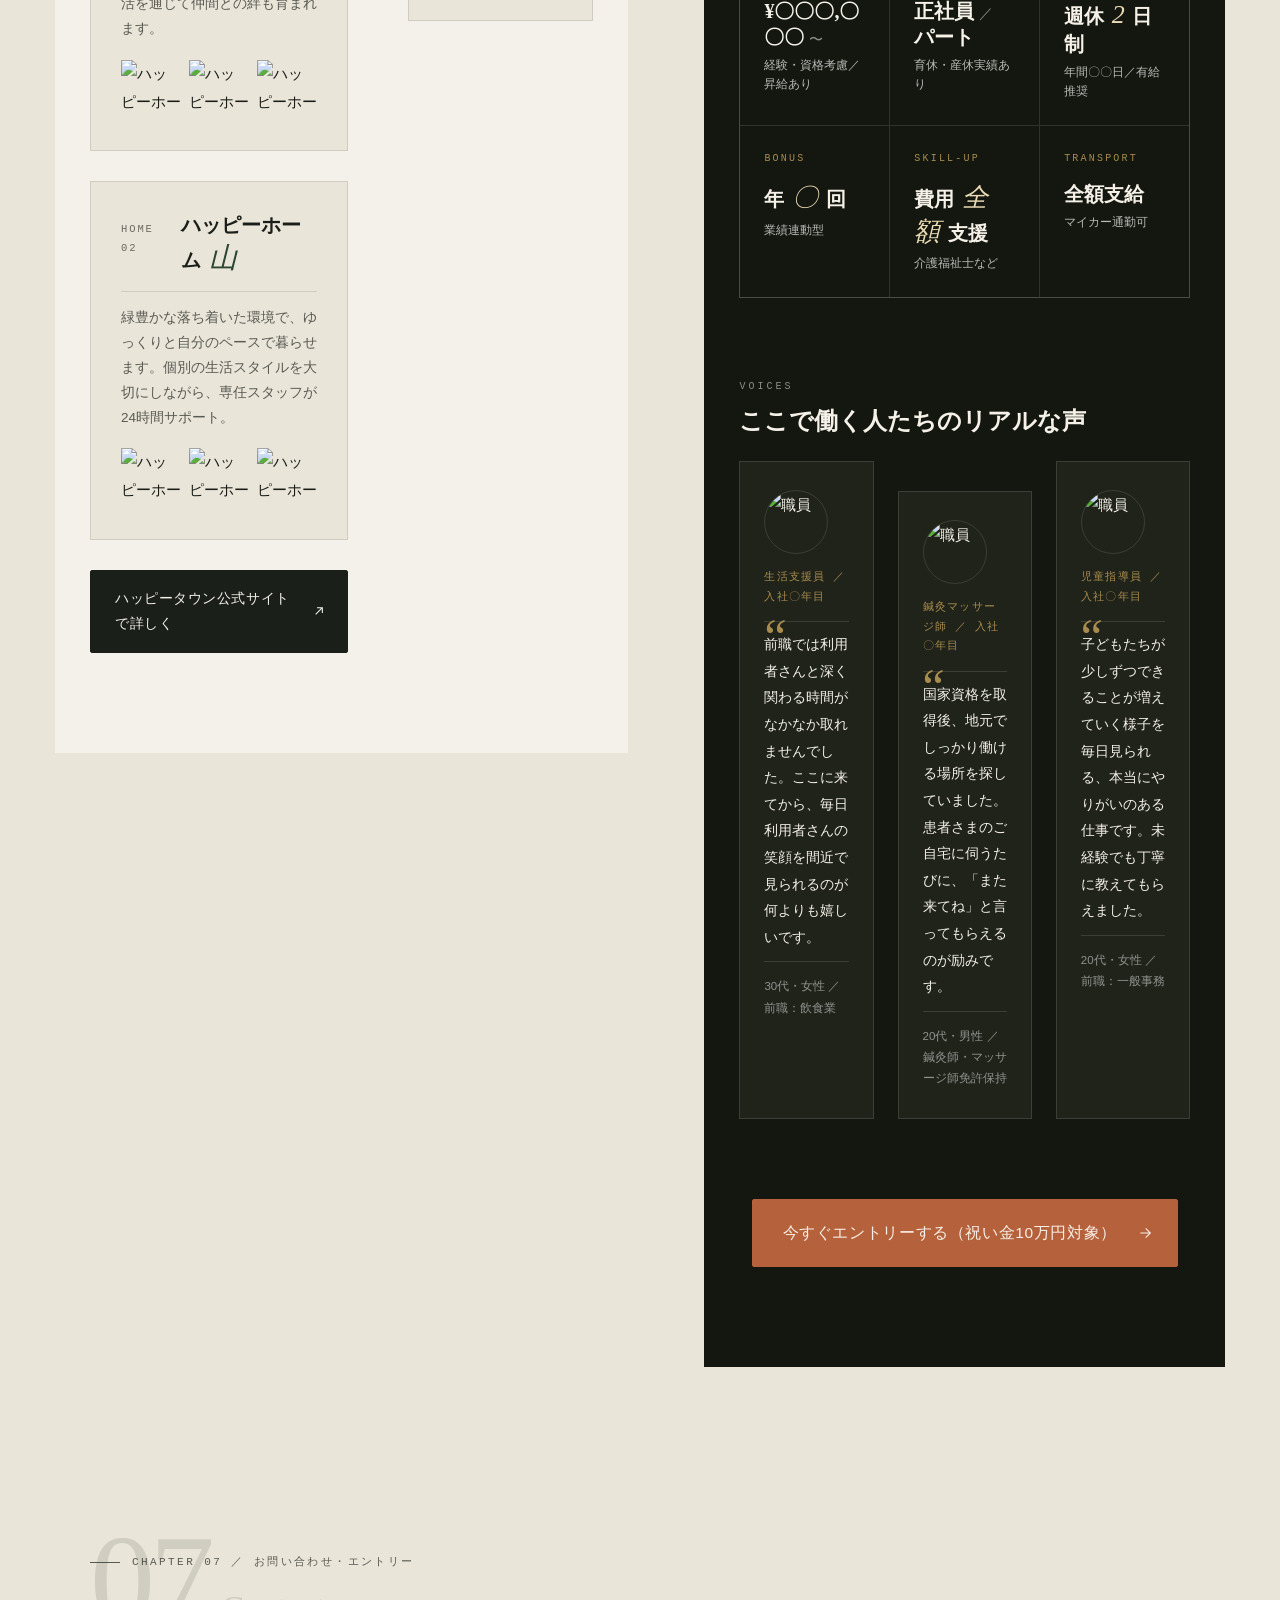
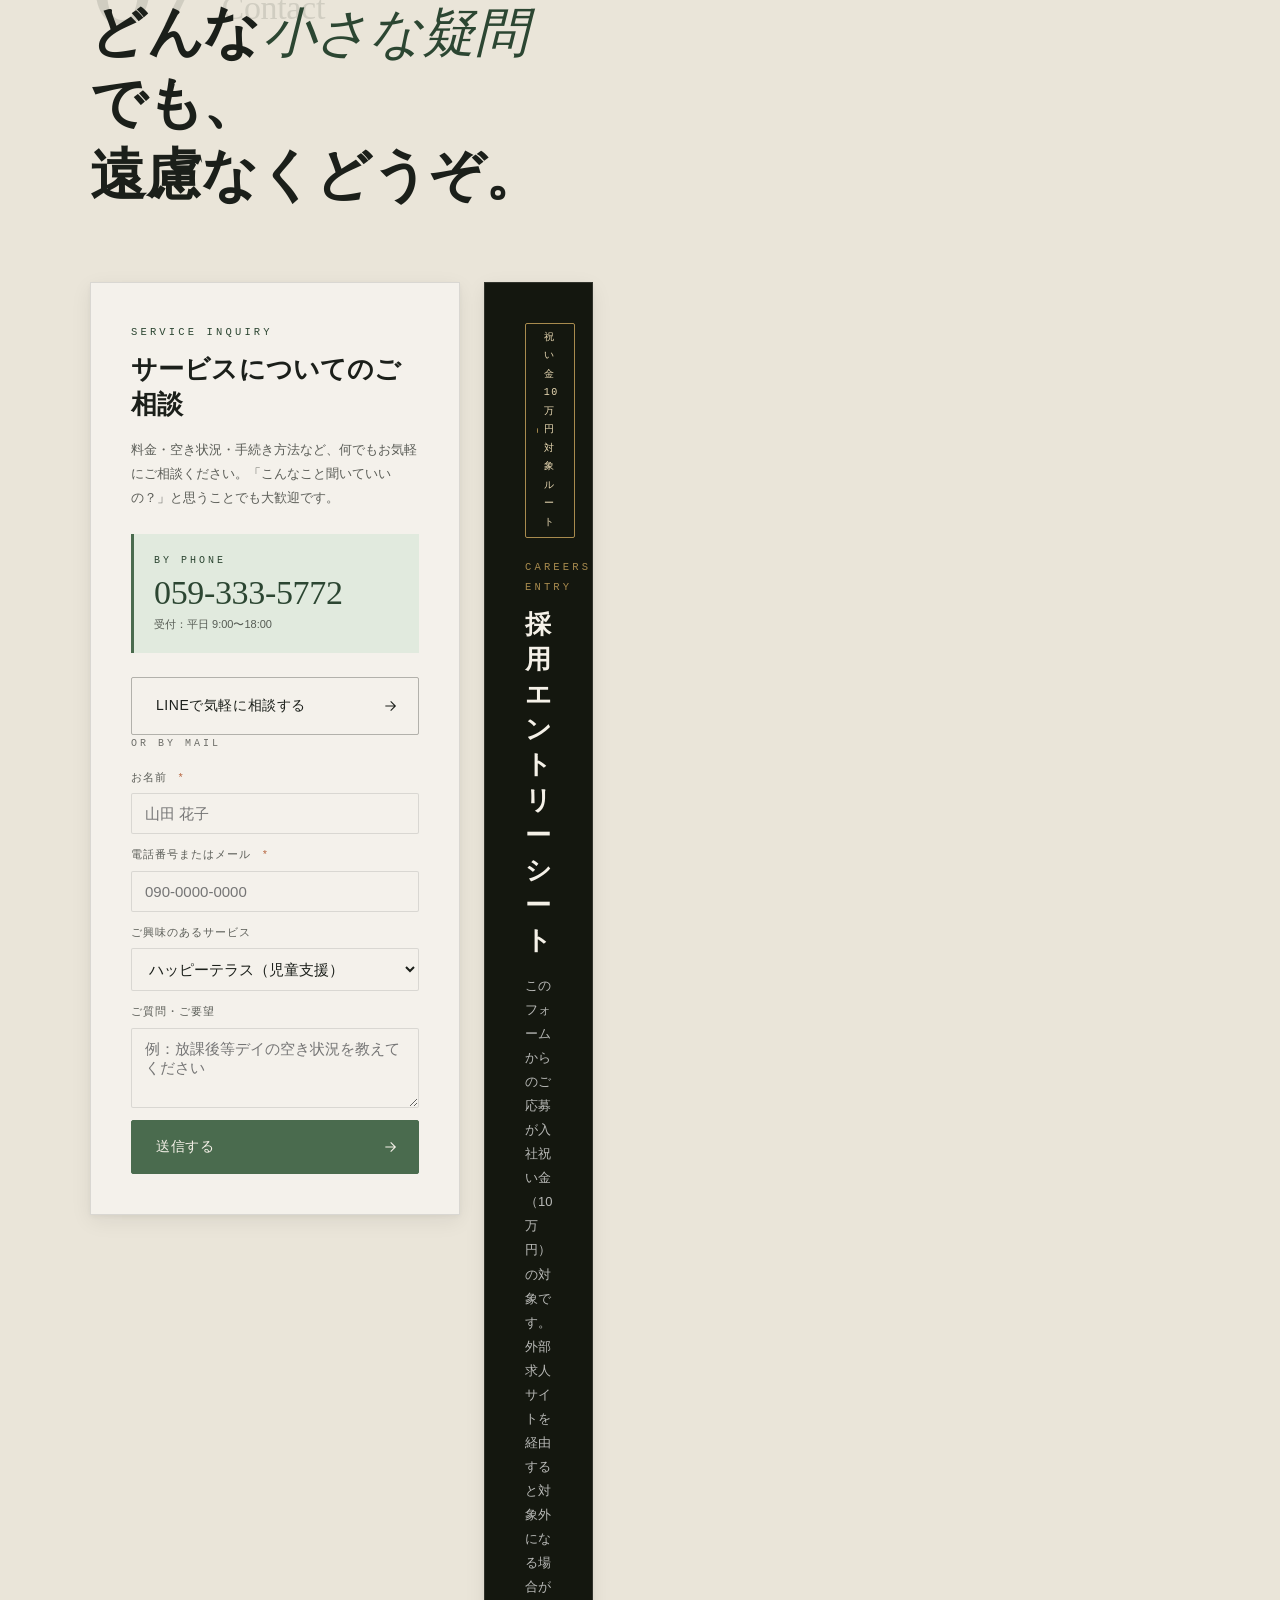
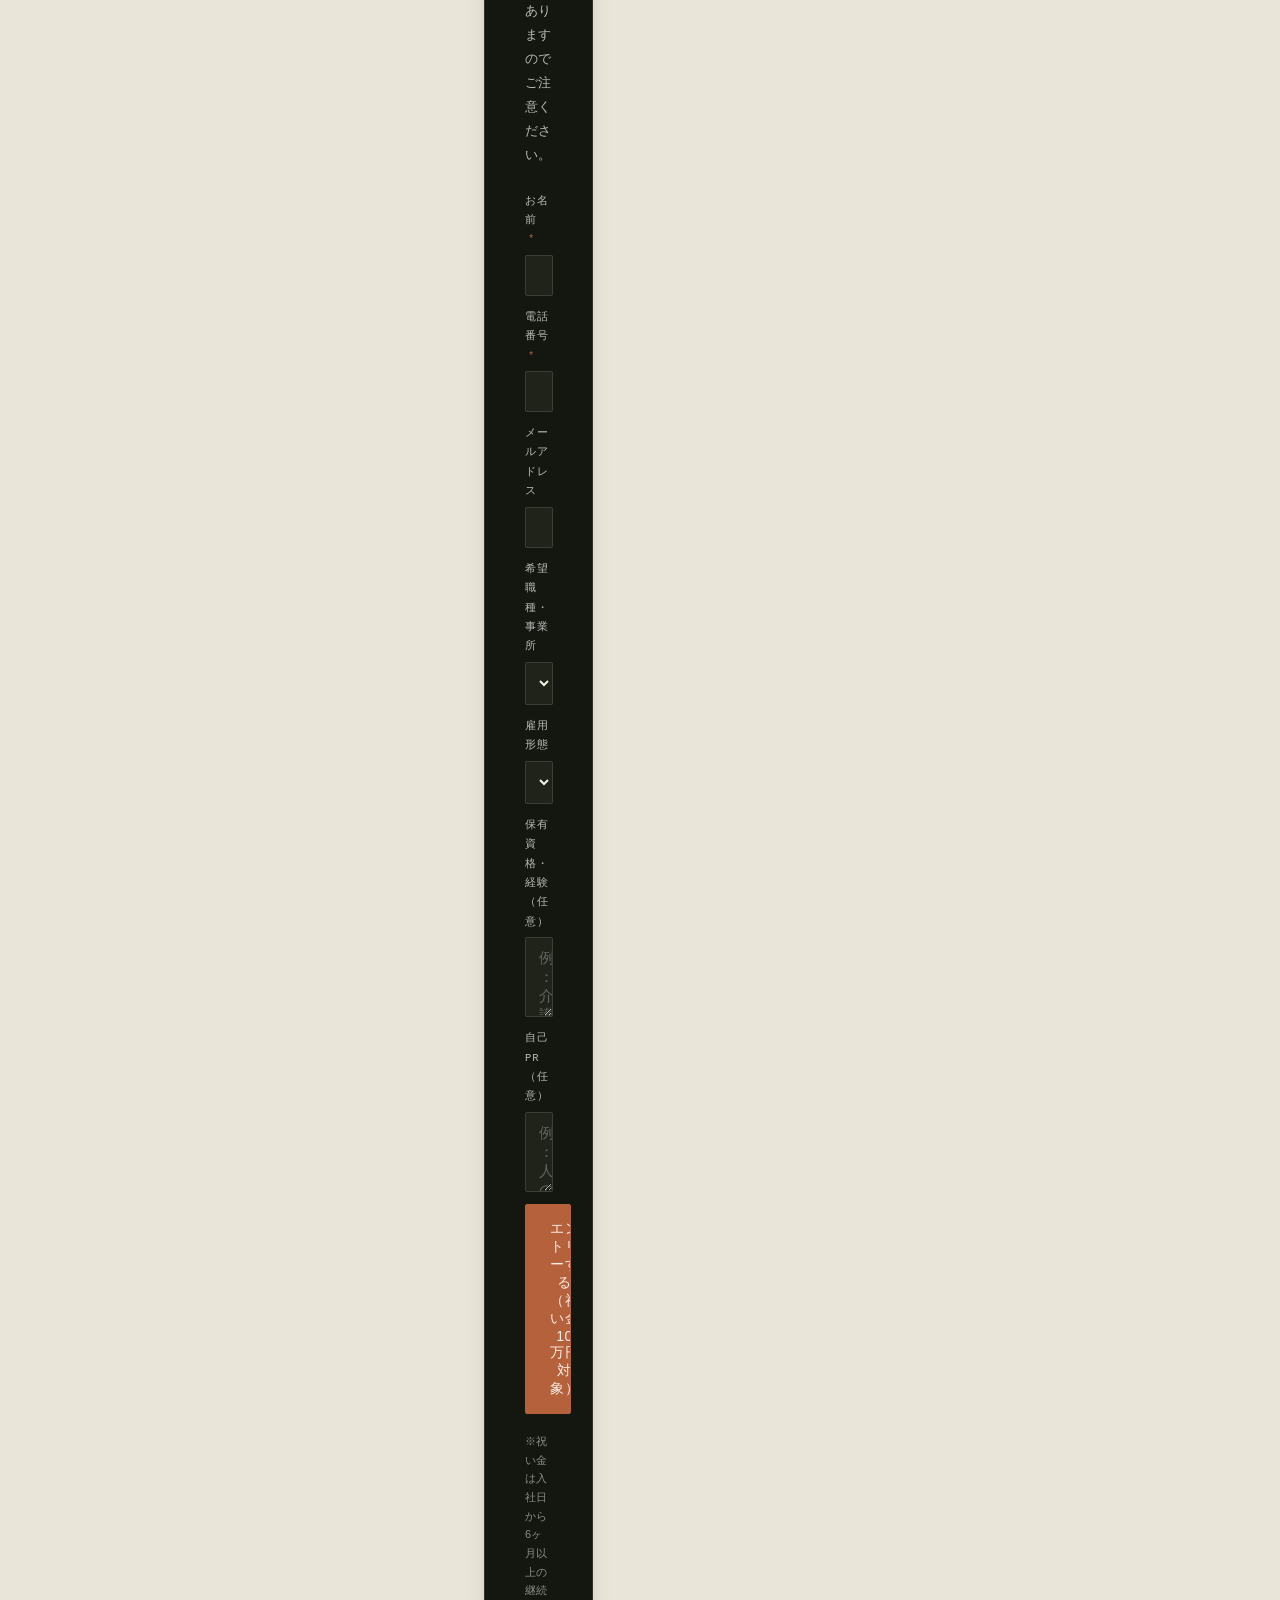
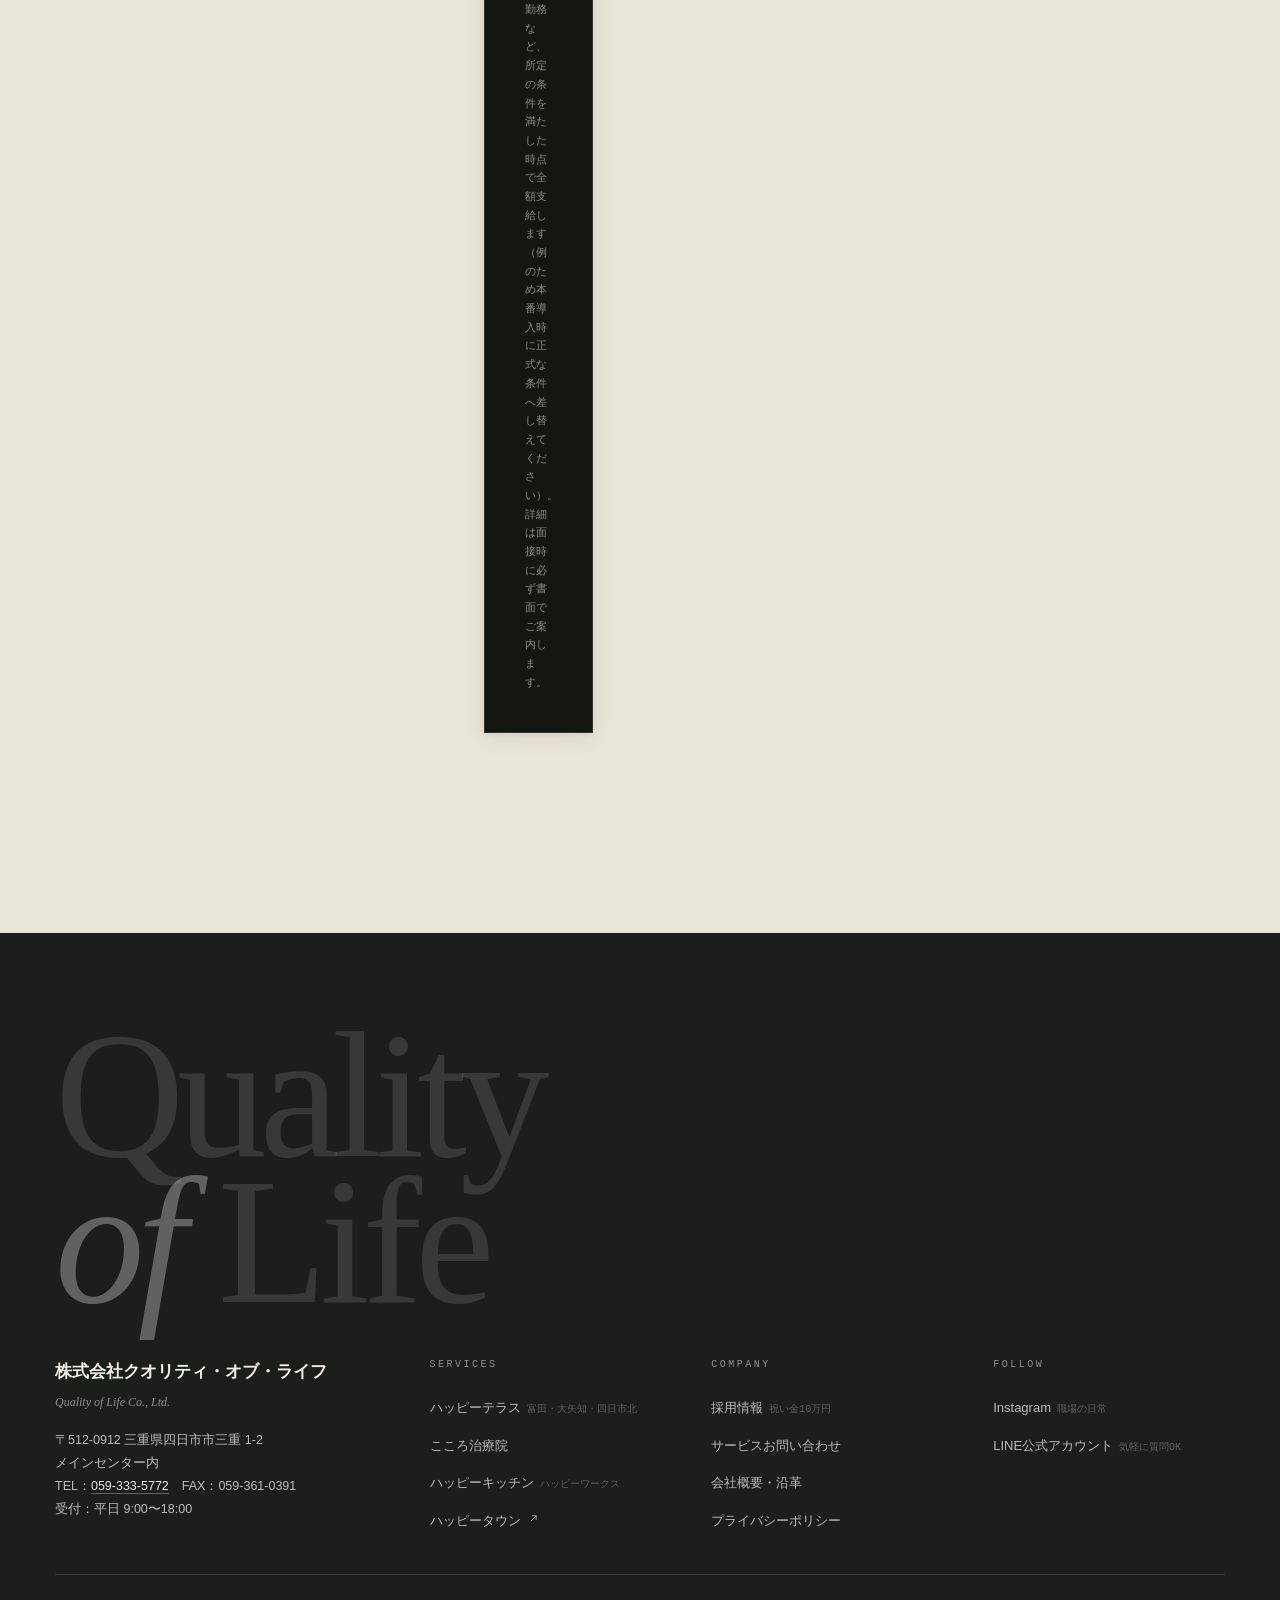
==== commit 913e2859: "index.html を正常バージョンに復元" ====
--- a/index.html
+++ b/index.html
@@ -119,6 +119,270 @@
 </div>
 
 <main id="main">
+
+/* ─────────────────────────────────────
+   ① HERO
+───────────────────────────────────── */
+.hero {
+  position: relative;
+  min-height: 100svh;
+  padding: 12rem 0 4rem;
+  overflow: hidden;
+  background: var(--paper);
+  isolation: isolate;
+}
+.hero::after {
+  content: '';
+  position: absolute;
+  inset: 0;
+  background:
+    radial-gradient(60% 40% at 78% 22%, rgba(74, 107, 78, .08), transparent 70%),
+    radial-gradient(50% 30% at 12% 88%, rgba(181, 98, 60, .05), transparent 70%);
+  z-index: -1;
+  pointer-events: none;
+}
+
+.hero__mega {
+  position: relative;
+  display: flex;
+  flex-direction: column;
+  align-items: center;
+  width: 100%;
+  padding: 0 var(--wrap-pad);
+  margin-top: clamp(1.5rem, 4vw, 4rem);
+  z-index: 0;
+  pointer-events: none;
+  color: var(--ink);
+}
+
+.hero__mega-line {
+  font-family: var(--f-serif);
+  font-weight: 300;
+  /* 行間を少し広げる */
+  line-height: .92;
+  letter-spacing: -0.045em;
+  white-space: nowrap;
+  transform: translateX(calc(var(--mega-base-x, 0px) + var(--mega-scroll-x, 0px)));
+}
+
+.hero__mega-line--1 {
+  /* 少しだけ大きく */
+  font-size: clamp(6.8rem, 13.5vw, 19.5rem);
+  color: var(--ink);
+  --mega-base-x: 0px;
+}
+
+.hero__mega-line--2 {
+  font-size: clamp(2.8rem, 5.8vw, 7.5rem);
+  font-style: italic;
+  font-weight: 300;
+  /* セージグリーンをやや明るく */
+  color: #5C7E60;
+  margin-top: -0.04em;
+  --mega-base-x: 5vw;
+}
+
+.hero__mega-line--3 {
+  font-size: clamp(6.8rem, 13.5vw, 19.5rem);
+  /* 緑がかった墨色でQualityと対比 */
+  color: #2A3028;
+  margin-top: -0.01em;
+  --mega-base-x: 10vw;
+}
+
+/* Meta info bar — 削除のためdisplay:none */
+.hero__meta {
+  display: none;
+}
+
+/* Hero visual */
+.hero__visual {
+  position: absolute;
+  top: 18vw;
+  right: var(--wrap-pad);
+  width: clamp(24rem, 32vw, 42rem);
+  aspect-ratio: 4 / 5;
+  z-index: 2;
+  overflow: hidden;
+  box-shadow: var(--sh-3);
+}
+.hero__visual-inner { position: relative; width: 100%; height: 100%; }
+.hero__visual img {
+  width: 100%;
+  height: 100%;
+  object-fit: cover;
+  filter: contrast(1.02) saturate(.92);
+  transform: scale(1.02);
+  transition: transform 8s var(--ease-soft), filter 8s var(--ease-soft);
+}
+.hero:hover .hero__visual img { transform: scale(1.06); filter: contrast(1.05) saturate(.96); }
+.hero__visual-caption {
+  position: absolute;
+  left: 1.4rem;
+  bottom: 1.4rem;
+  font-family: var(--f-mono);
+  font-size: 1rem;
+  letter-spacing: .15em;
+  text-transform: uppercase;
+  color: #F5F1E8;
+  display: inline-flex;
+  align-items: center;
+  gap: .6rem;
+  padding: .5rem 1rem;
+  background: rgba(0,0,0,.35);
+  backdrop-filter: blur(6px);
+}
+.hero__visual-caption .dot {
+  width: .5rem;
+  height: .5rem;
+  border-radius: 50%;
+  background: #F5C97A;
+}
+
+/* Hero copy */
+.hero__copy {
+  position: relative;
+  z-index: 3;
+  padding: 0 var(--wrap-pad);
+  max-width: var(--wrap-max);
+  margin: 0 auto;
+  margin-top: clamp(2.4rem, 4vw, 4rem);
+}
+.hero__eyebrow {
+  display: flex;
+  align-items: center;
+  gap: 1rem;
+  font-family: var(--f-mono);
+  font-size: 1.15rem;
+  letter-spacing: .22em;
+  text-transform: uppercase;
+  color: var(--ink-70);
+  margin-bottom: 2rem;
+}
+.hero__eyebrow-line {
+  width: 4rem;
+  height: 1px;
+  background: currentColor;
+}
+.hero__h1 {
+  font-family: var(--f-mincho);
+  font-weight: 700;
+  font-size: clamp(3.4rem, 6.4vw, 6.8rem);
+  line-height: 1.22;
+  letter-spacing: -0.008em;
+  color: var(--ink);
+  margin-bottom: 2.4rem;
+  max-width: 20ch;
+}
+.hero__h1 span { display: block; }
+.hero__h1 em {
+  font-family: var(--f-serif);
+  font-style: italic;
+  font-weight: 400;
+  color: var(--sage-d);
+  letter-spacing: -0.015em;
+  font-size: 0.94em;
+  margin: 0 .04em;
+}
+.hero__h1-l2 { padding-left: 1.6em; }
+.hero__h1-l3 { padding-left: 3.2em; }
+.hero__sub {
+  font-family: var(--f-sans);
+  font-size: clamp(1.4rem, 1.6vw, 1.65rem);
+  font-weight: 300;
+  line-height: 2;
+  color: var(--ink-70);
+  max-width: 52ch;
+  margin-bottom: 3.2rem;
+  text-wrap: pretty;
+}
+.hero__actions {
+  display: flex;
+  gap: 1.2rem;
+  flex-wrap: wrap;
+}
+
+/* Scroll indicator */
+.hero__scroll {
+  position: absolute;
+  left: var(--wrap-pad);
+  bottom: 3rem;
+  display: flex;
+  align-items: center;
+  gap: 1rem;
+  z-index: 3;
+}
+.hero__scroll-label {
+  font-family: var(--f-mono);
+  font-size: 1rem;
+  letter-spacing: .3em;
+  text-transform: uppercase;
+  color: var(--ink-50);
+}
+.hero__scroll-line {
+  width: 6rem;
+  height: 1px;
+  background: linear-gradient(to right, var(--ink-30) 0%, var(--ink-30) 40%, transparent 40%, transparent 100%);
+  background-size: 200% 100%;
+  animation: scrollLine 2s var(--ease-soft) infinite;
+}
+@keyframes scrollLine {
+  0%   { background-position: 100% 0; }
+  100% { background-position: -100% 0; }
+}
+
+/* Services mini index */
+.hero__services {
+  position: absolute;
+  right: var(--wrap-pad);
+  bottom: 3rem;
+  z-index: 3;
+  max-width: 32rem;
+}
+.hero__services-label {
+  font-family: var(--f-mono);
+  font-size: 1rem;
+  letter-spacing: .25em;
+  text-transform: uppercase;
+  color: var(--ink-50);
+  margin-bottom: 1.4rem;
+}
+.hero__services-list {
+  display: grid;
+  gap: .8rem;
+  border-top: 1px solid var(--ink-12);
+}
+.hero__services-list a {
+  display: grid;
+  grid-template-columns: 3rem 1fr;
+  gap: 1rem;
+  align-items: baseline;
+  padding: .9rem 0;
+  border-bottom: 1px solid var(--ink-12);
+  transition: padding-left .4s var(--ease-weight), color .3s var(--ease-soft);
+}
+.hero__services-list em {
+  font-family: var(--f-mono);
+  font-size: 1rem;
+  color: var(--ink-50);
+  letter-spacing: .1em;
+}
+.hero__services-list span {
+  font-family: var(--f-mincho);
+  font-size: 1.35rem;
+  color: var(--ink);
+  font-weight: 500;
+}
+.hero__services-list small {
+  font-family: var(--f-serif);
+  font-style: italic;
+  font-size: 1.05rem;
+  color: var(--ink-50);
+  grid-column: 2;
+}
+.hero__services-list a:hover { padding-left: .8rem; }
+.hero__services-list a:hover span { color: var(--sage-d); }
+.hero__services-list a:hover em { color: var(--sage); }
 
 <!--====================================================
     ② MISSION STRIP
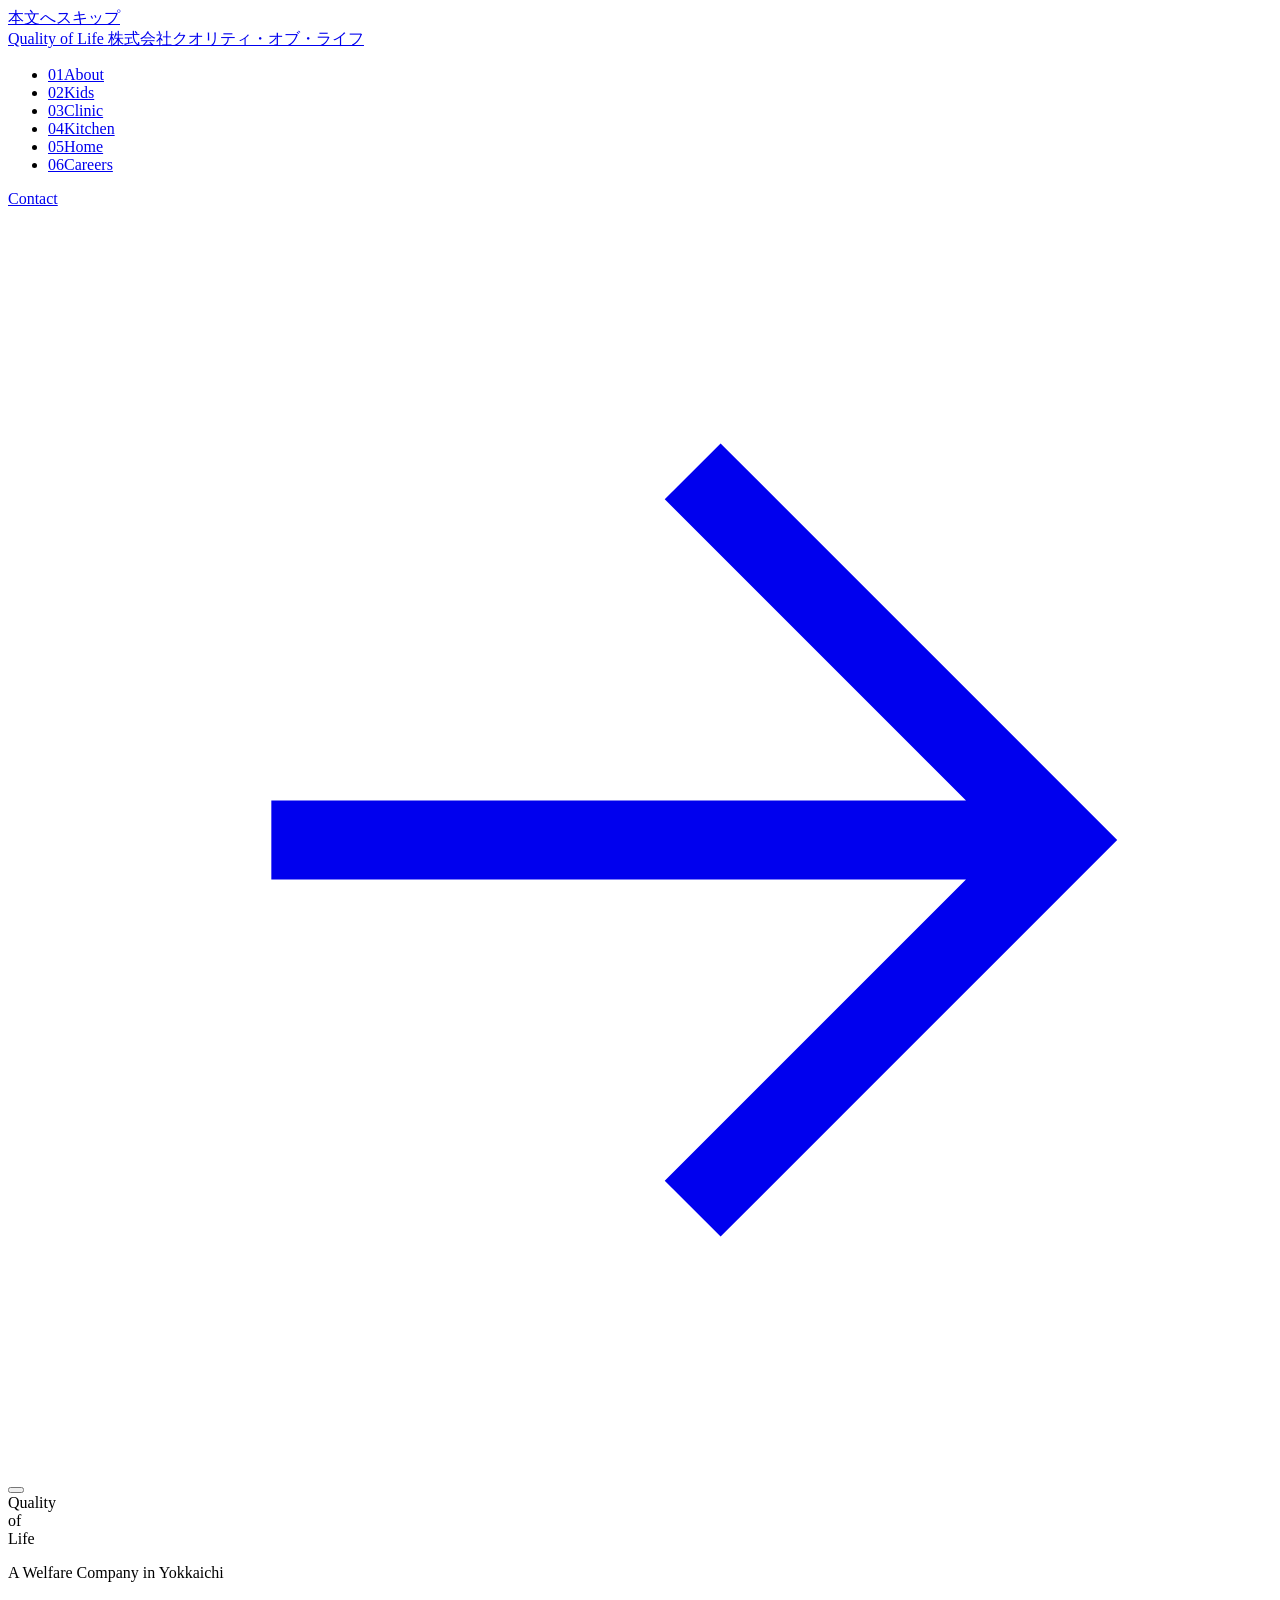
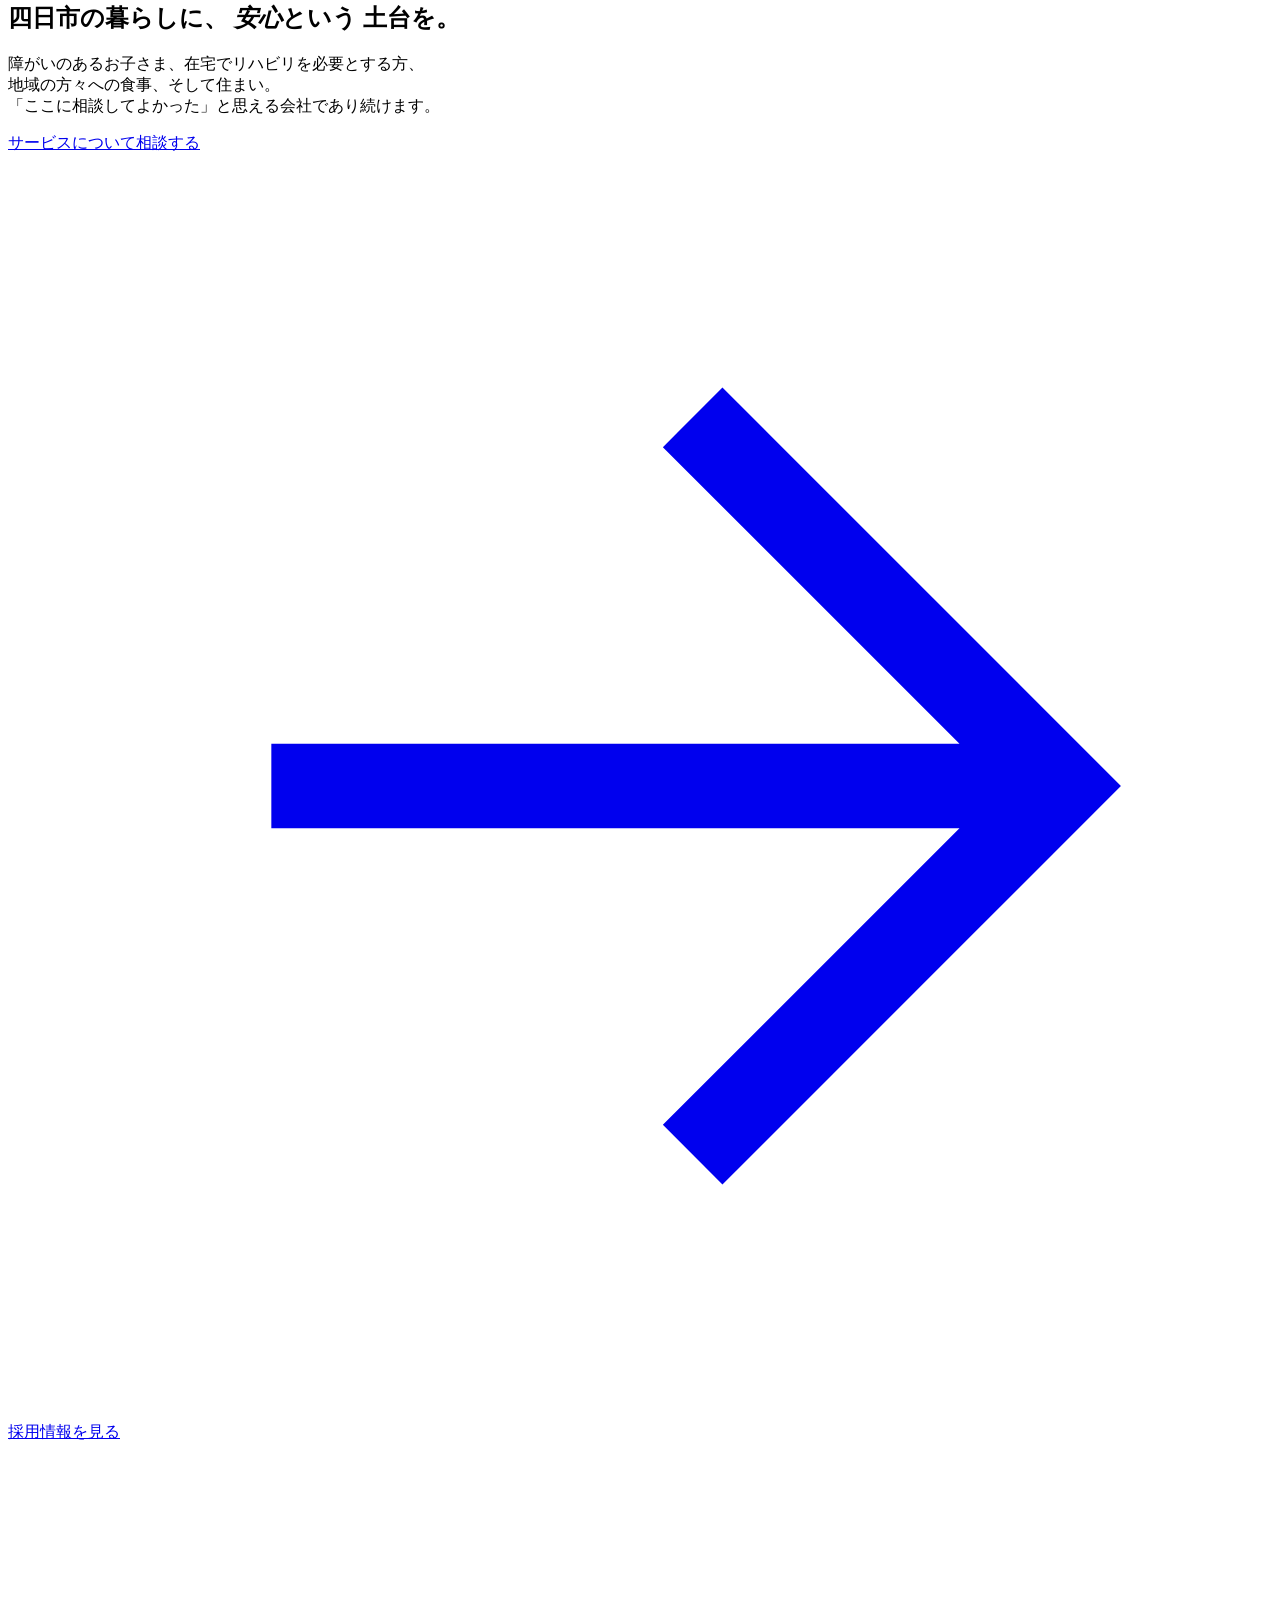
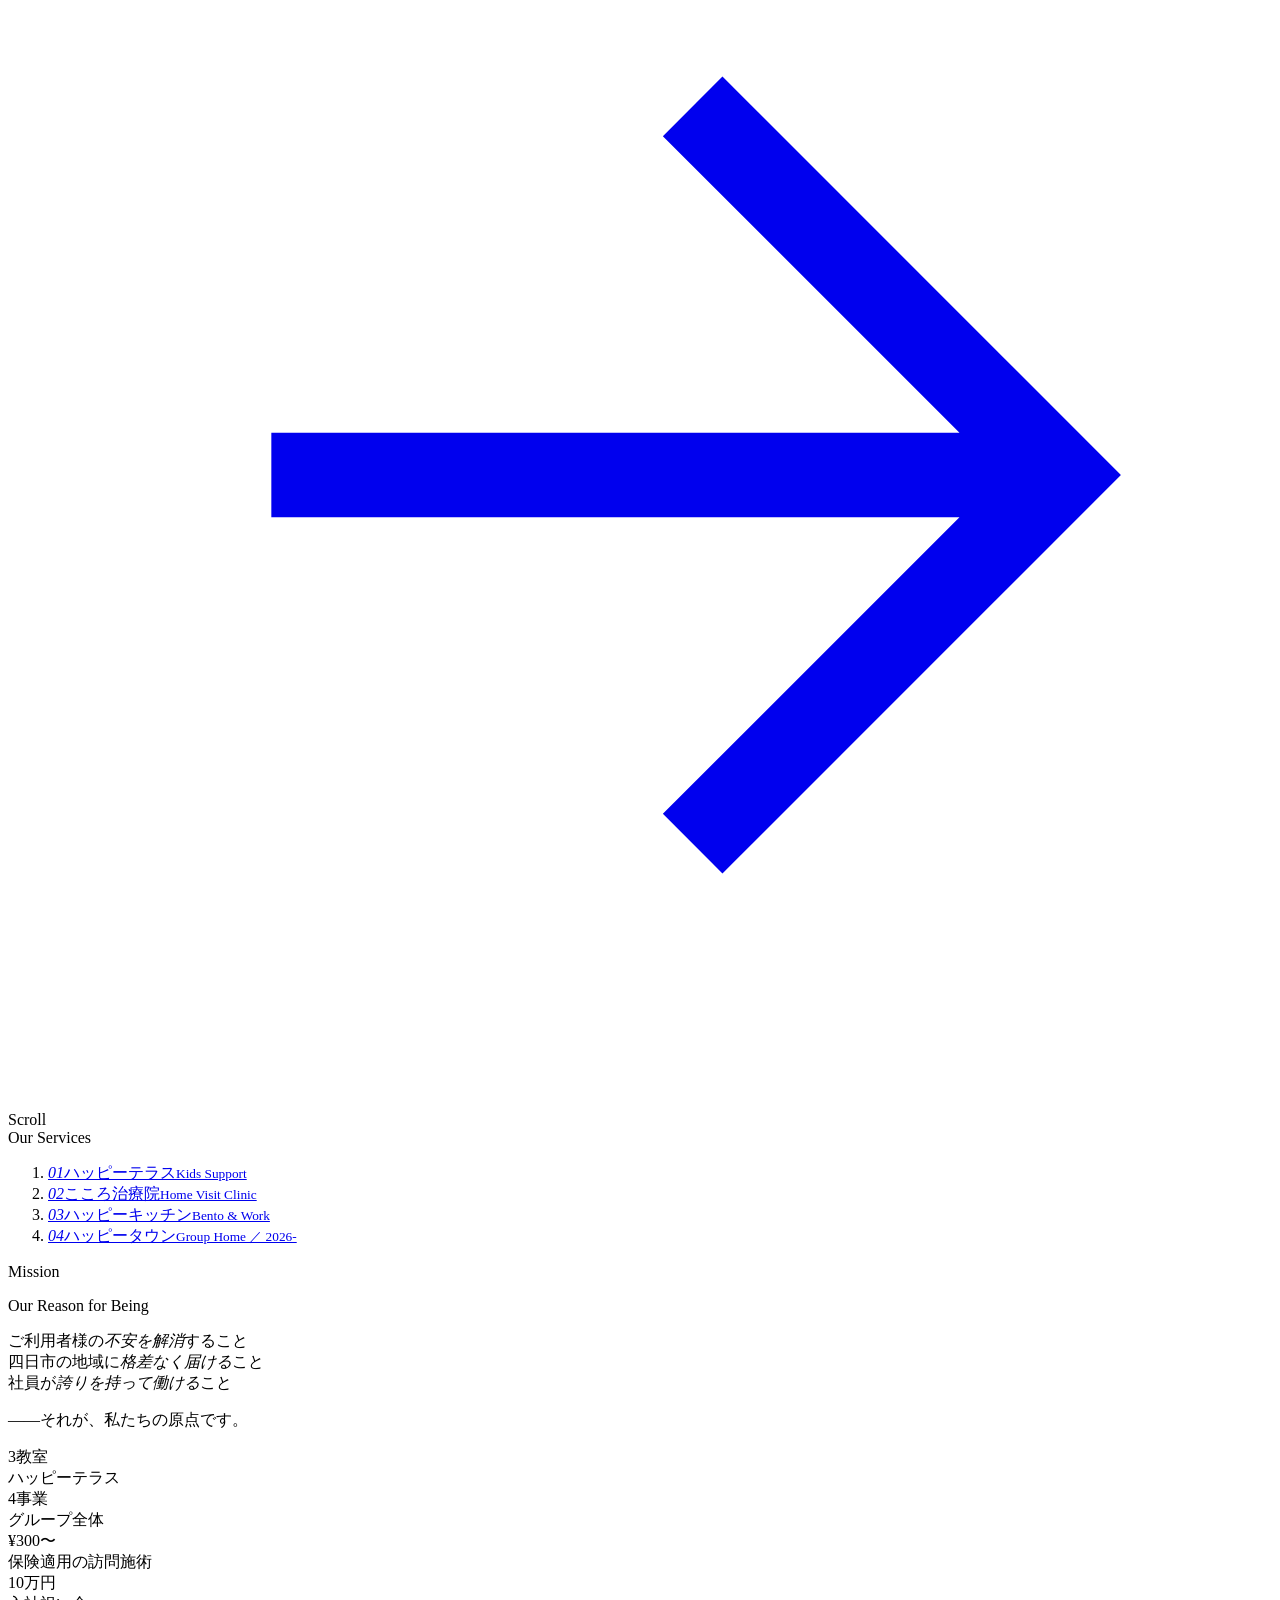
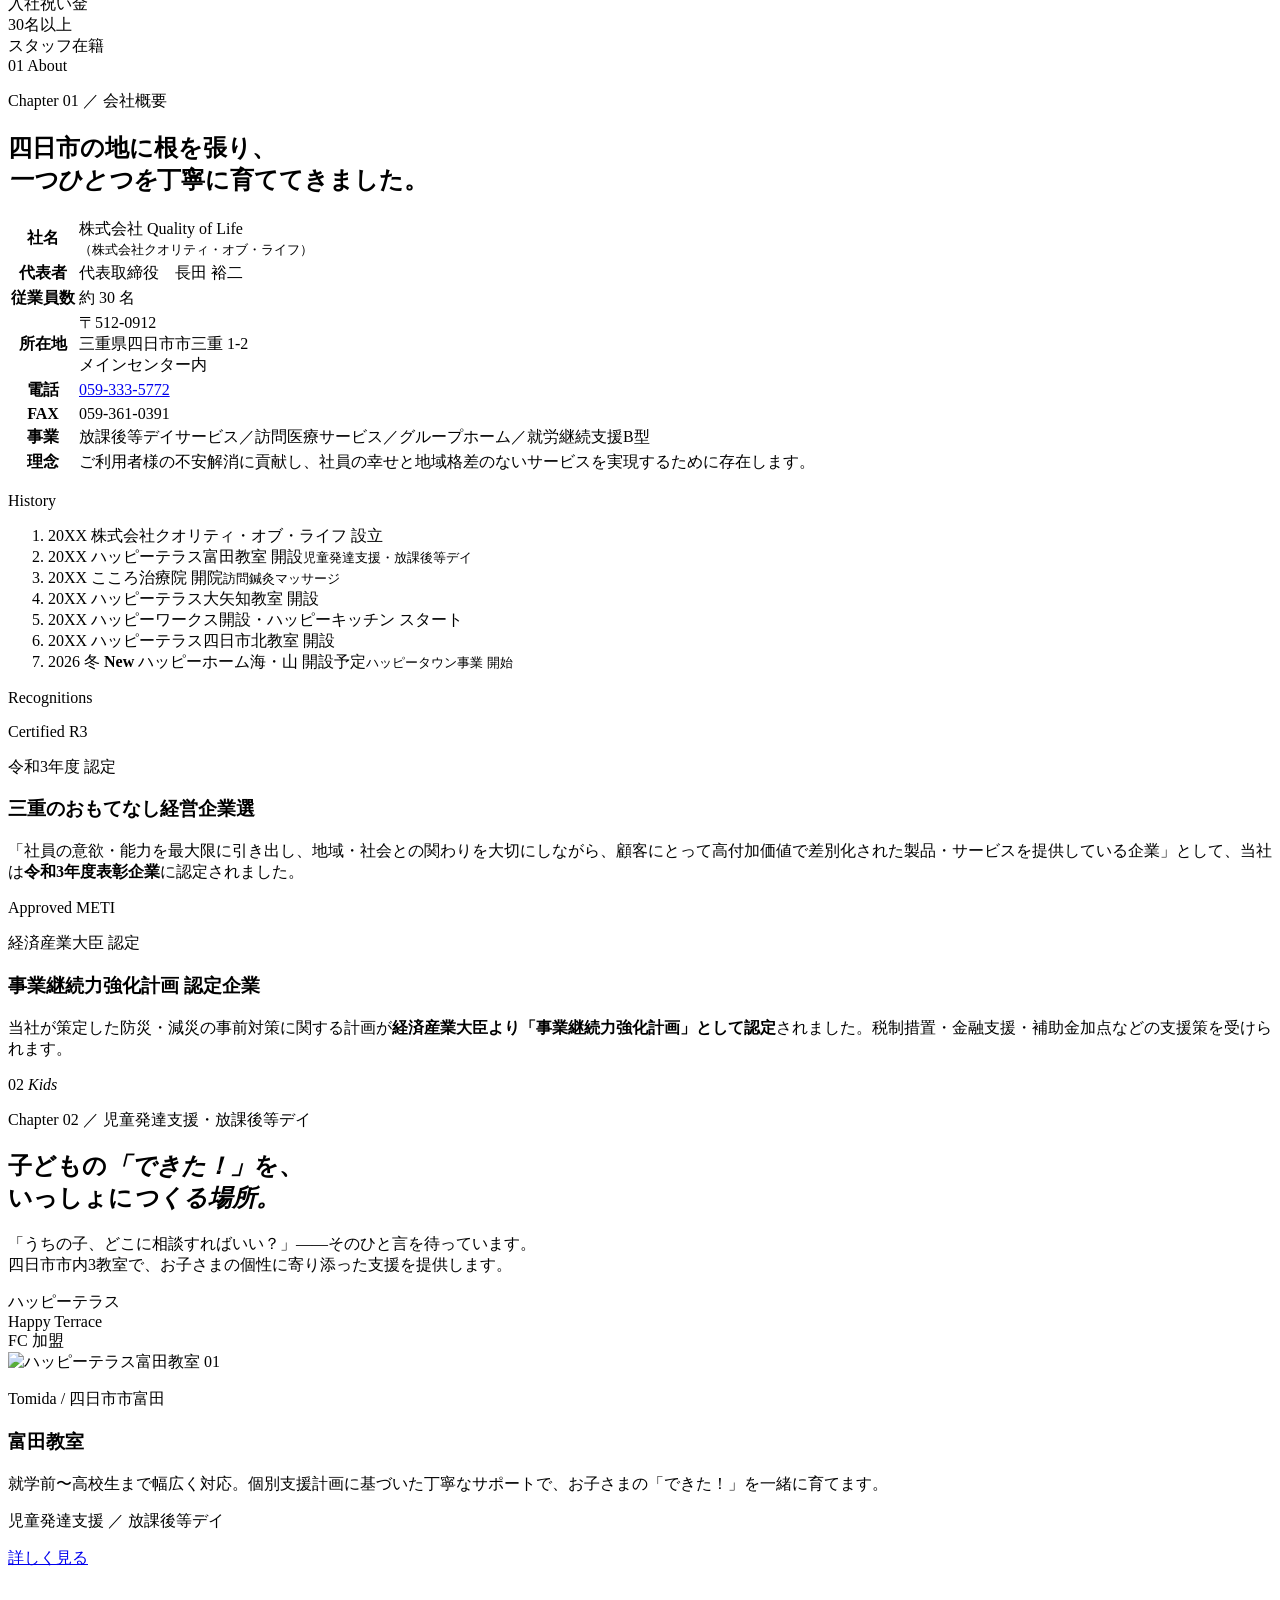
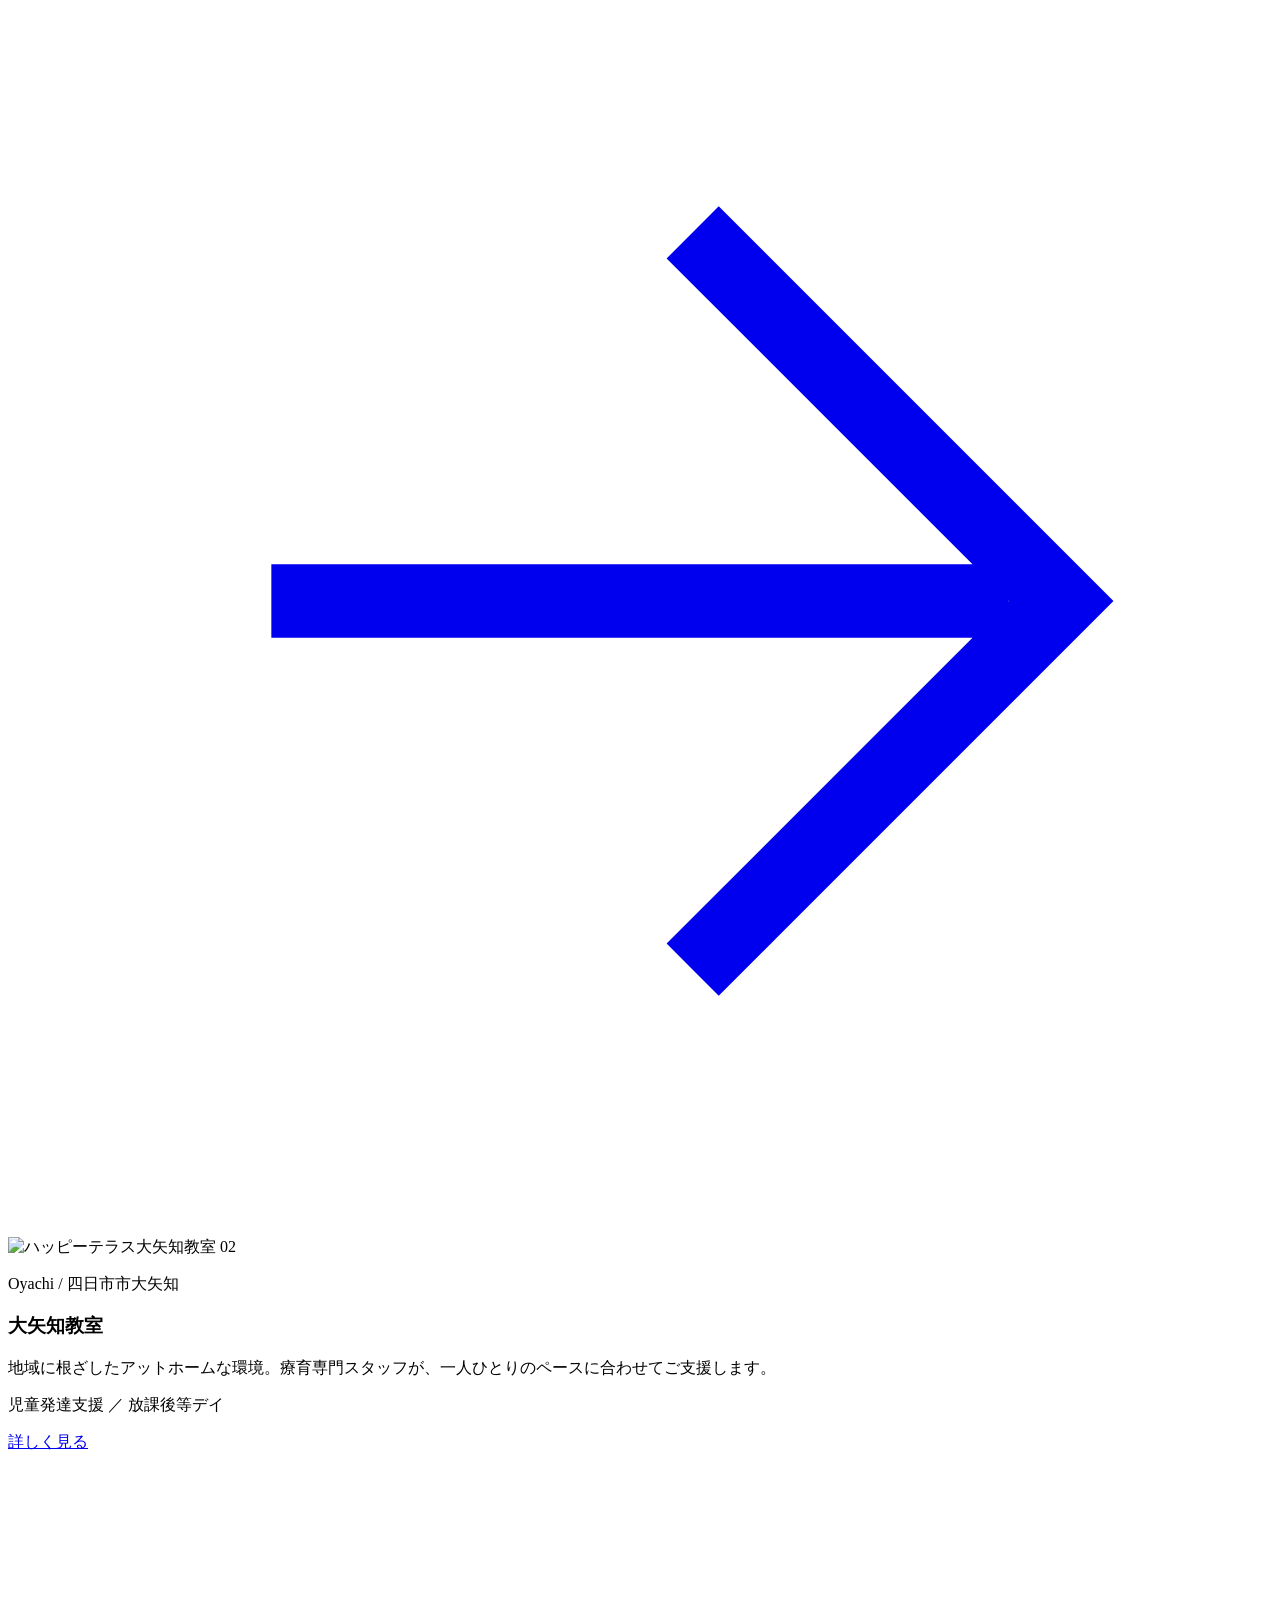
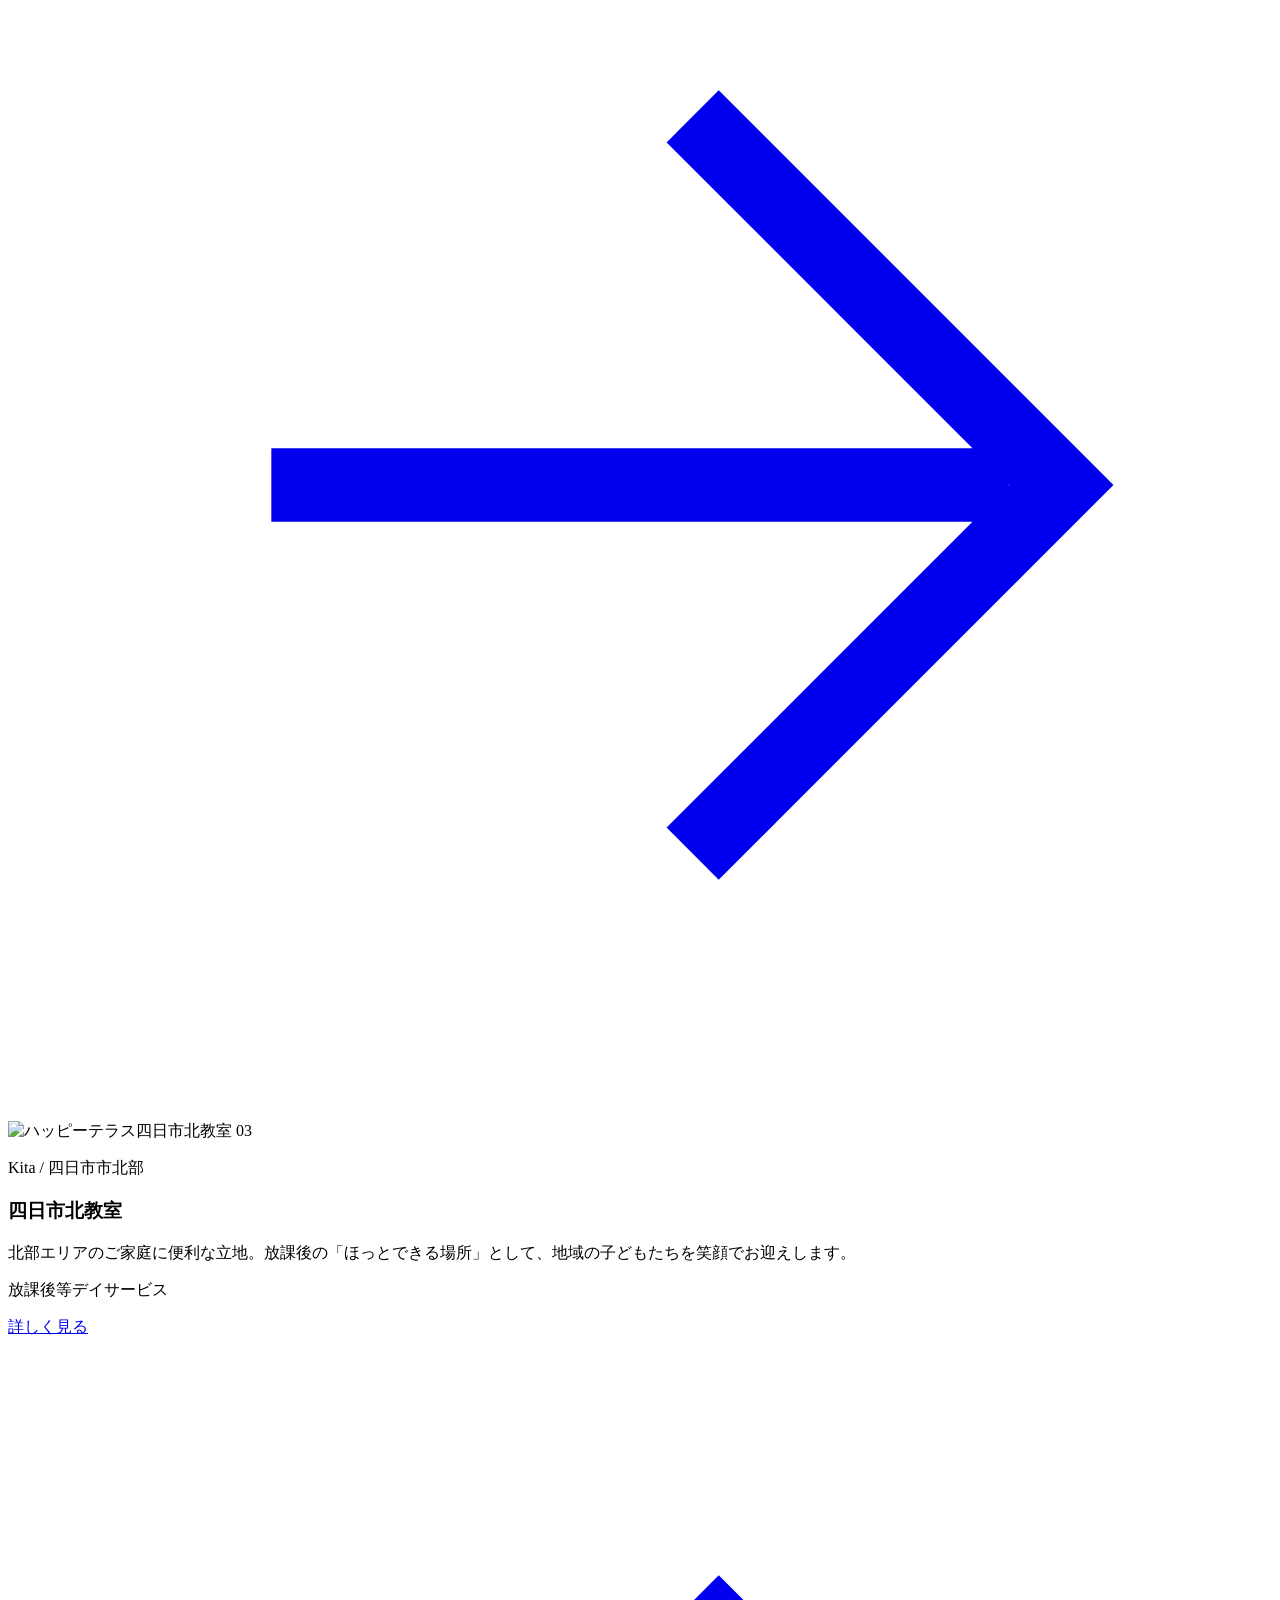
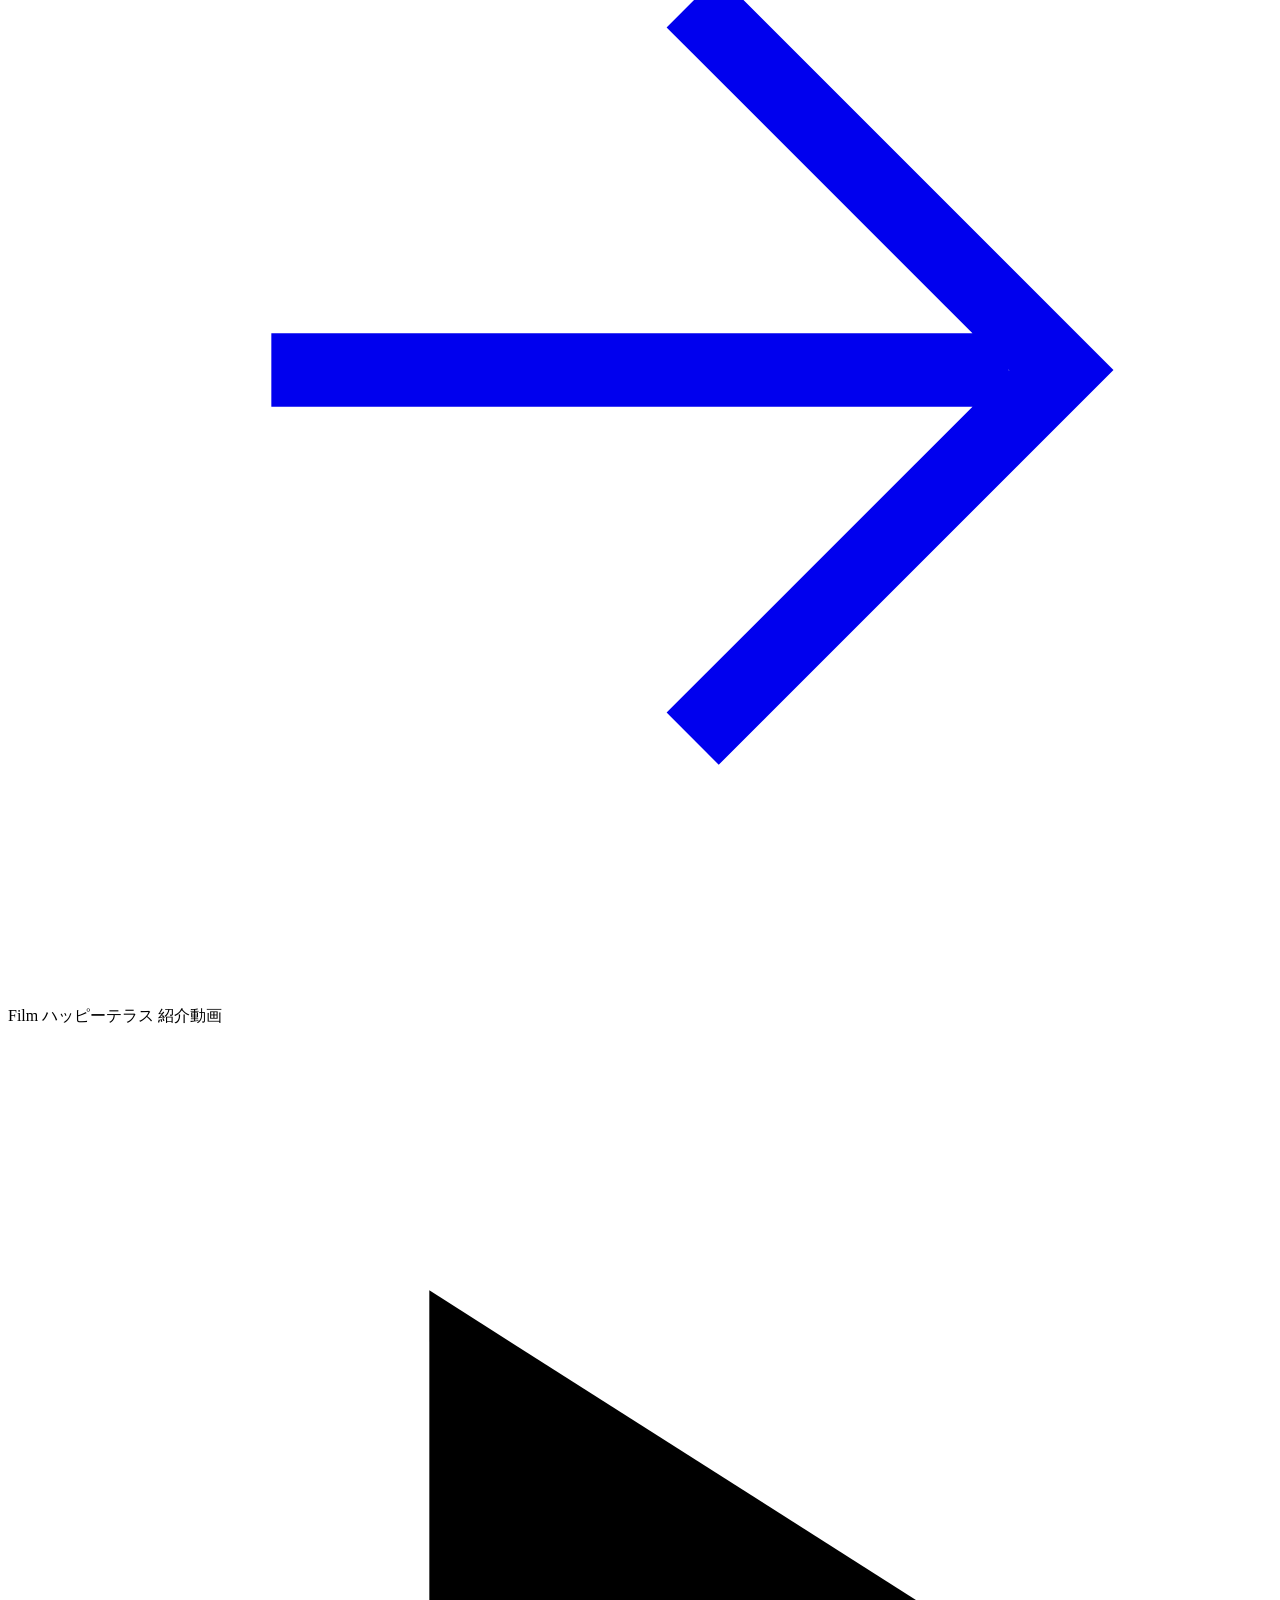
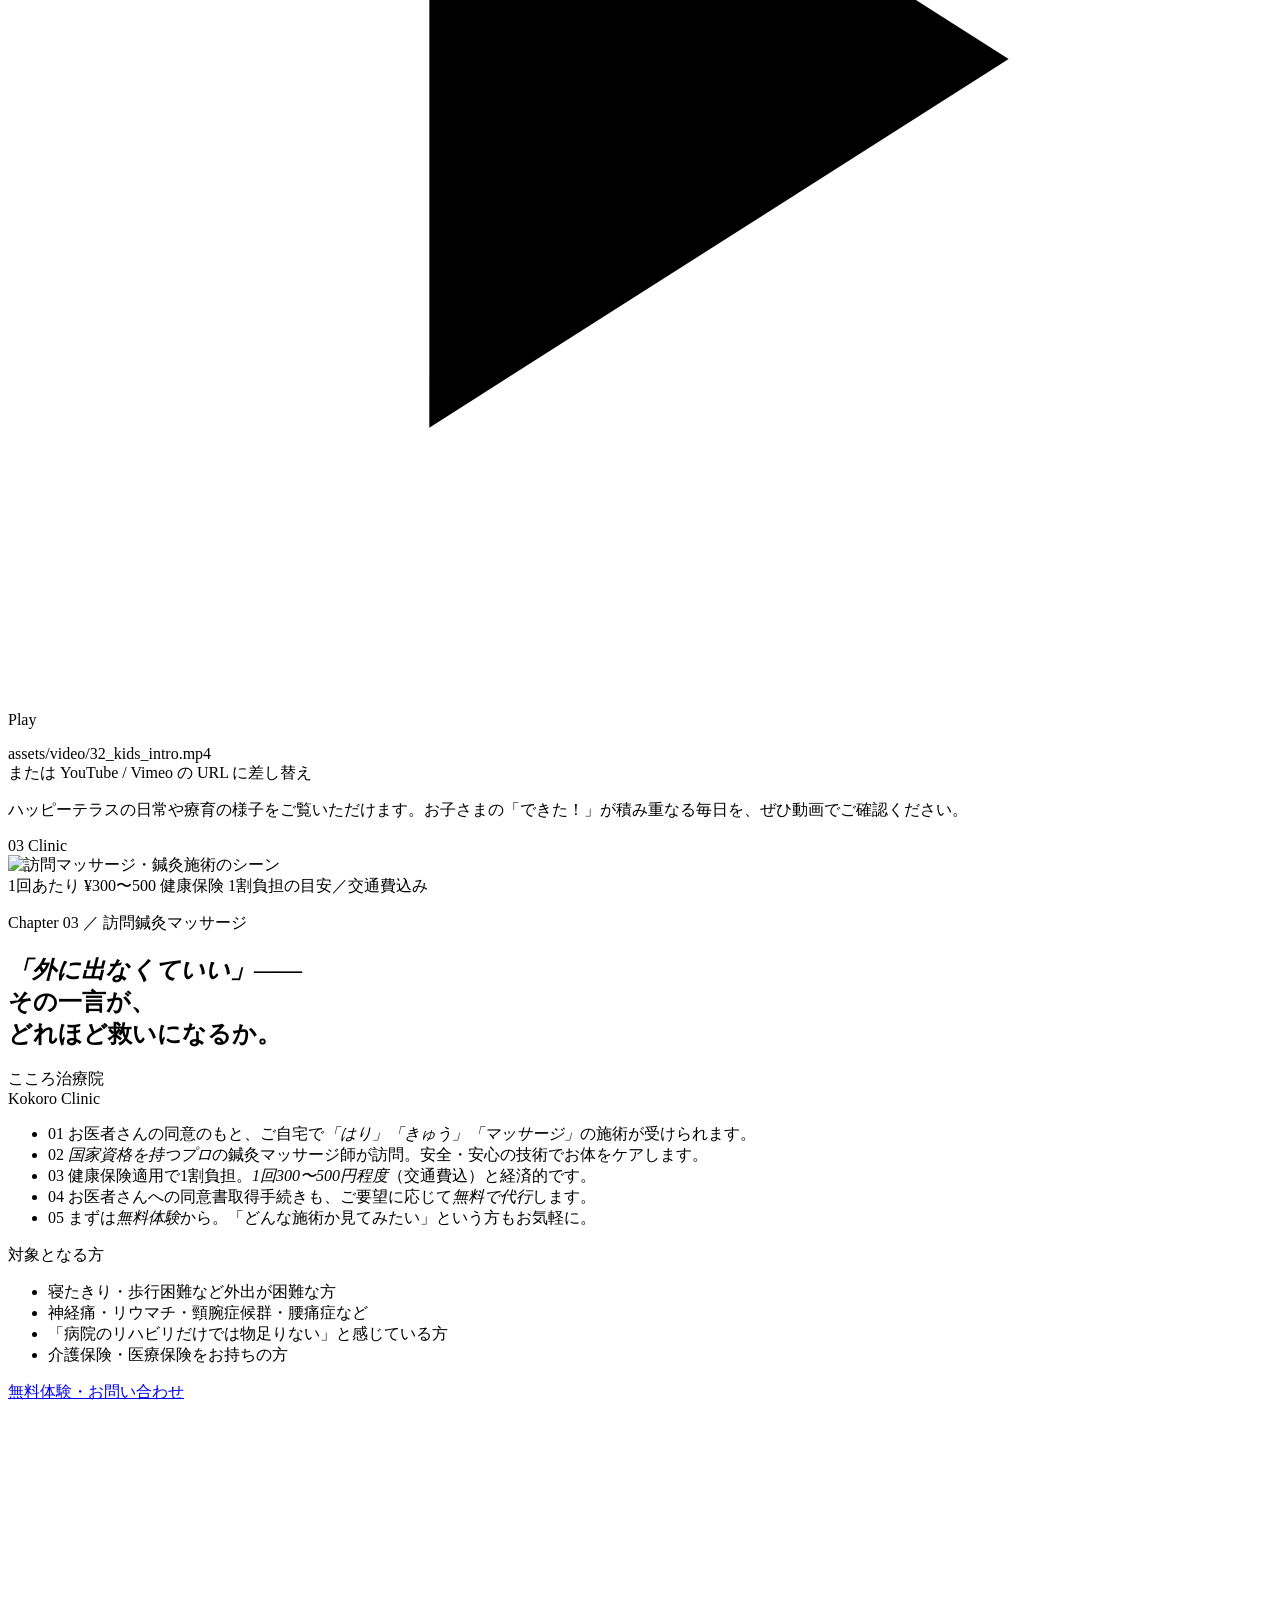
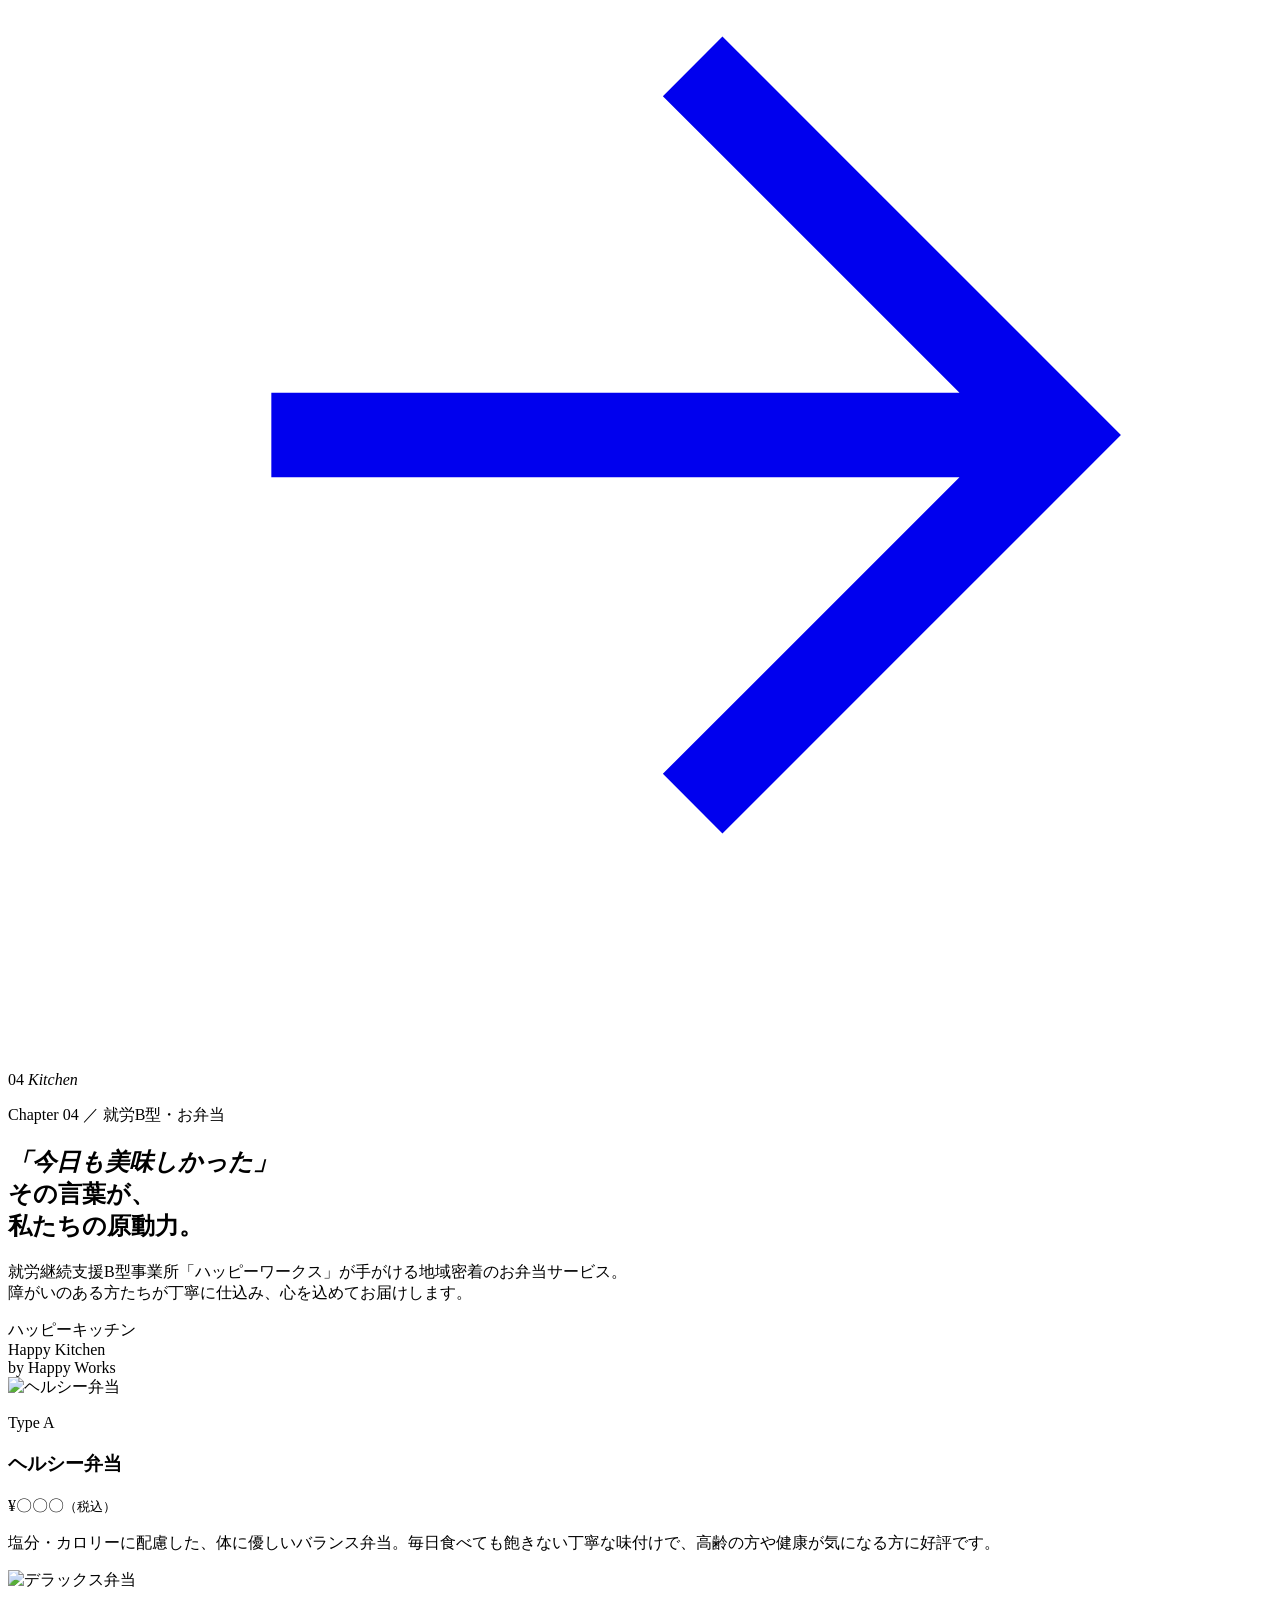
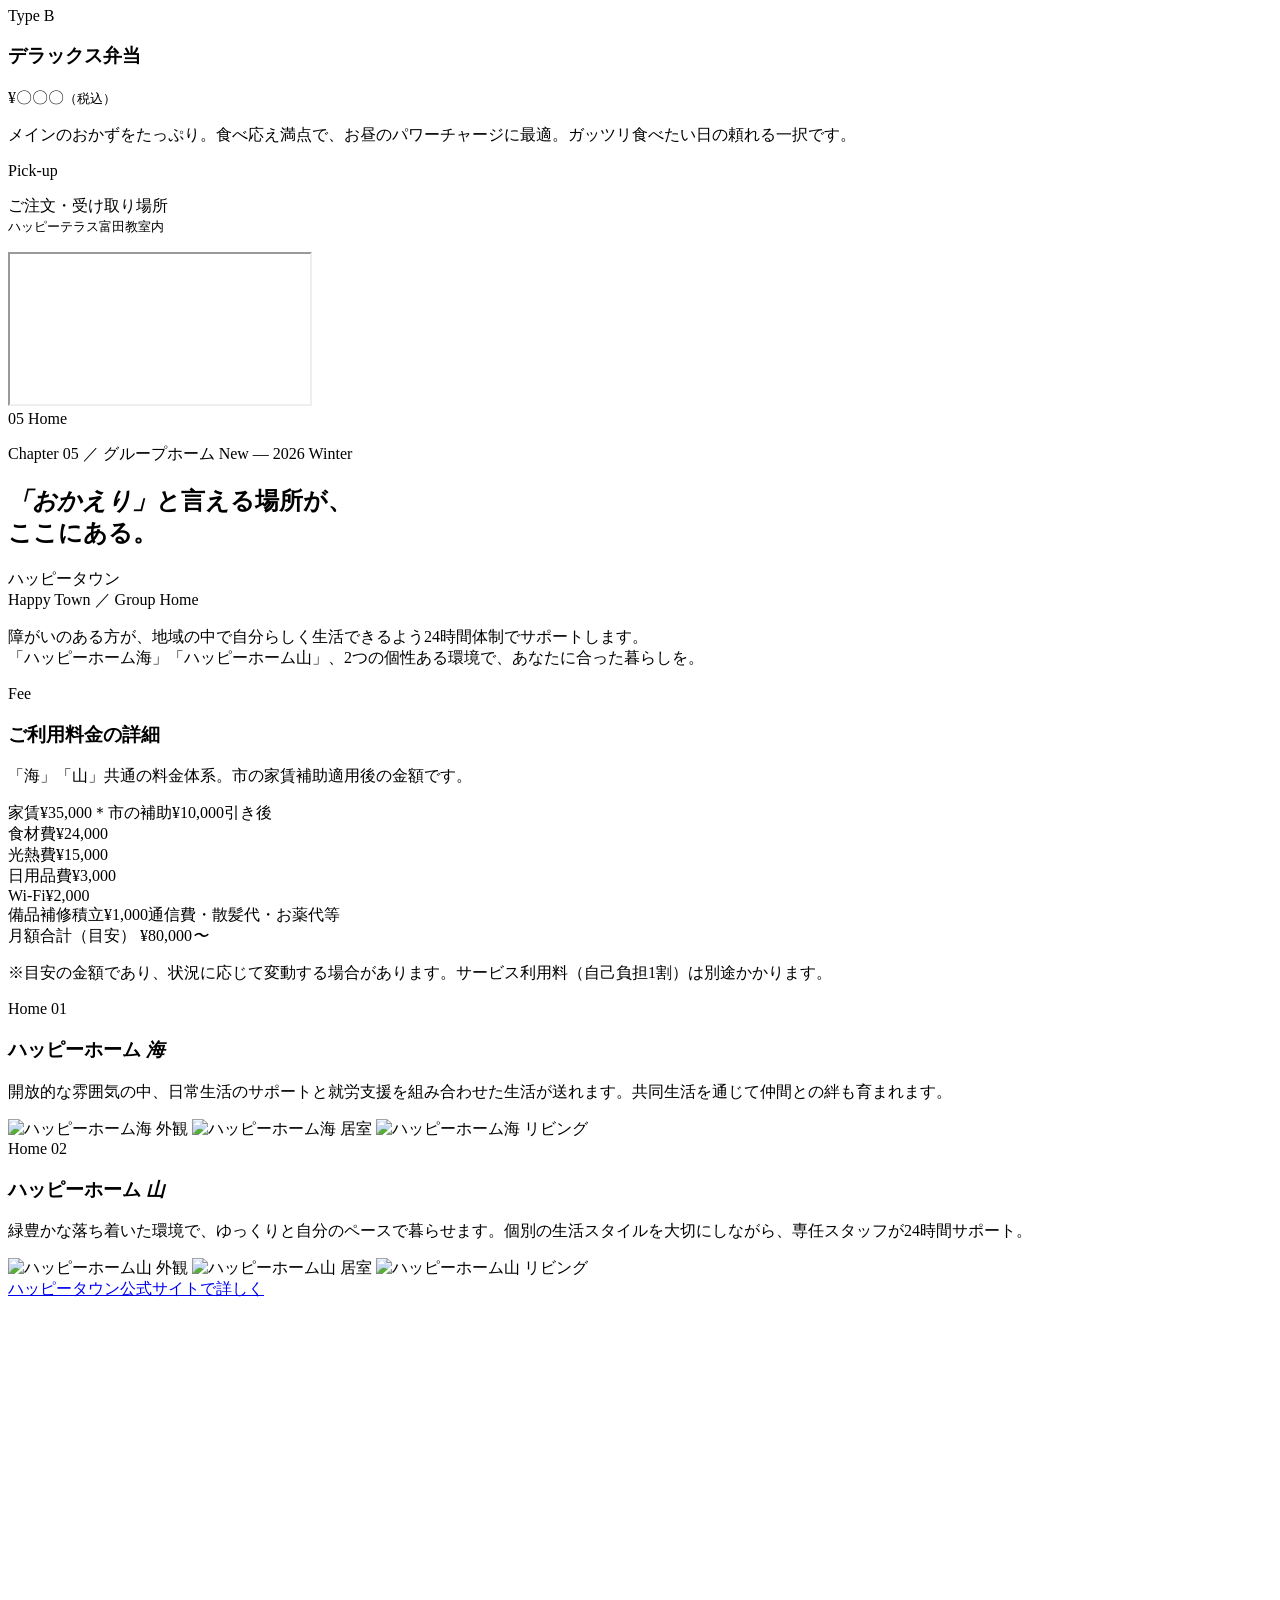
==== commit 15e26d77: "Add files via upload" ====
--- a/index.html
+++ b/index.html
@@ -31,11 +31,10 @@
 <link rel="preconnect" href="https://fonts.gstatic.com" crossorigin>
 <link href="https://fonts.googleapis.com/css2?family=Fraunces:ital,opsz,wght@0,9..144,300;0,9..144,400;0,9..144,600;1,9..144,300;1,9..144,600&family=Shippori+Mincho+B1:wght@400;500;700;800&family=Zen+Kaku+Gothic+New:wght@300;400;500;700&family=JetBrains+Mono:wght@300;400;500&display=swap" rel="stylesheet">
 
-<link rel="stylesheet" href="base.css">
-<link rel="stylesheet" href="components.css">
-<link rel="stylesheet" href="sections.css">
-<link rel="stylesheet" href="responsive.css">
-
+<link rel="stylesheet" href="qol_v7/base.css">
+<link rel="stylesheet" href="qol_v7/components.css">
+<link rel="stylesheet" href="qol_v7/sections.css">
+<link rel="stylesheet" href="qol_v7/responsive.css">
 
 <!-- 構造化データ（Organization / LocalBusiness）— 本番投入時に住所・電話・営業時間を最終確認 -->
 <script type="application/ld+json">
@@ -120,269 +119,62 @@
 
 <main id="main">
 
-/* ─────────────────────────────────────
-   ① HERO
-───────────────────────────────────── */
-.hero {
-  position: relative;
-  min-height: 100svh;
-  padding: 12rem 0 4rem;
-  overflow: hidden;
-  background: var(--paper);
-  isolation: isolate;
-}
-.hero::after {
-  content: '';
-  position: absolute;
-  inset: 0;
-  background:
-    radial-gradient(60% 40% at 78% 22%, rgba(74, 107, 78, .08), transparent 70%),
-    radial-gradient(50% 30% at 12% 88%, rgba(181, 98, 60, .05), transparent 70%);
-  z-index: -1;
-  pointer-events: none;
-}
-
-.hero__mega {
-  position: relative;
-  display: flex;
-  flex-direction: column;
-  align-items: center;
-  width: 100%;
-  padding: 0 var(--wrap-pad);
-  margin-top: clamp(1.5rem, 4vw, 4rem);
-  z-index: 0;
-  pointer-events: none;
-  color: var(--ink);
-}
-
-.hero__mega-line {
-  font-family: var(--f-serif);
-  font-weight: 300;
-  /* 行間を少し広げる */
-  line-height: .92;
-  letter-spacing: -0.045em;
-  white-space: nowrap;
-  transform: translateX(calc(var(--mega-base-x, 0px) + var(--mega-scroll-x, 0px)));
-}
-
-.hero__mega-line--1 {
-  /* 少しだけ大きく */
-  font-size: clamp(6.8rem, 13.5vw, 19.5rem);
-  color: var(--ink);
-  --mega-base-x: 0px;
-}
-
-.hero__mega-line--2 {
-  font-size: clamp(2.8rem, 5.8vw, 7.5rem);
-  font-style: italic;
-  font-weight: 300;
-  /* セージグリーンをやや明るく */
-  color: #5C7E60;
-  margin-top: -0.04em;
-  --mega-base-x: 5vw;
-}
-
-.hero__mega-line--3 {
-  font-size: clamp(6.8rem, 13.5vw, 19.5rem);
-  /* 緑がかった墨色でQualityと対比 */
-  color: #2A3028;
-  margin-top: -0.01em;
-  --mega-base-x: 10vw;
-}
-
-/* Meta info bar — 削除のためdisplay:none */
-.hero__meta {
-  display: none;
-}
-
-/* Hero visual */
-.hero__visual {
-  position: absolute;
-  top: 18vw;
-  right: var(--wrap-pad);
-  width: clamp(24rem, 32vw, 42rem);
-  aspect-ratio: 4 / 5;
-  z-index: 2;
-  overflow: hidden;
-  box-shadow: var(--sh-3);
-}
-.hero__visual-inner { position: relative; width: 100%; height: 100%; }
-.hero__visual img {
-  width: 100%;
-  height: 100%;
-  object-fit: cover;
-  filter: contrast(1.02) saturate(.92);
-  transform: scale(1.02);
-  transition: transform 8s var(--ease-soft), filter 8s var(--ease-soft);
-}
-.hero:hover .hero__visual img { transform: scale(1.06); filter: contrast(1.05) saturate(.96); }
-.hero__visual-caption {
-  position: absolute;
-  left: 1.4rem;
-  bottom: 1.4rem;
-  font-family: var(--f-mono);
-  font-size: 1rem;
-  letter-spacing: .15em;
-  text-transform: uppercase;
-  color: #F5F1E8;
-  display: inline-flex;
-  align-items: center;
-  gap: .6rem;
-  padding: .5rem 1rem;
-  background: rgba(0,0,0,.35);
-  backdrop-filter: blur(6px);
-}
-.hero__visual-caption .dot {
-  width: .5rem;
-  height: .5rem;
-  border-radius: 50%;
-  background: #F5C97A;
-}
-
-/* Hero copy */
-.hero__copy {
-  position: relative;
-  z-index: 3;
-  padding: 0 var(--wrap-pad);
-  max-width: var(--wrap-max);
-  margin: 0 auto;
-  margin-top: clamp(2.4rem, 4vw, 4rem);
-}
-.hero__eyebrow {
-  display: flex;
-  align-items: center;
-  gap: 1rem;
-  font-family: var(--f-mono);
-  font-size: 1.15rem;
-  letter-spacing: .22em;
-  text-transform: uppercase;
-  color: var(--ink-70);
-  margin-bottom: 2rem;
-}
-.hero__eyebrow-line {
-  width: 4rem;
-  height: 1px;
-  background: currentColor;
-}
-.hero__h1 {
-  font-family: var(--f-mincho);
-  font-weight: 700;
-  font-size: clamp(3.4rem, 6.4vw, 6.8rem);
-  line-height: 1.22;
-  letter-spacing: -0.008em;
-  color: var(--ink);
-  margin-bottom: 2.4rem;
-  max-width: 20ch;
-}
-.hero__h1 span { display: block; }
-.hero__h1 em {
-  font-family: var(--f-serif);
-  font-style: italic;
-  font-weight: 400;
-  color: var(--sage-d);
-  letter-spacing: -0.015em;
-  font-size: 0.94em;
-  margin: 0 .04em;
-}
-.hero__h1-l2 { padding-left: 1.6em; }
-.hero__h1-l3 { padding-left: 3.2em; }
-.hero__sub {
-  font-family: var(--f-sans);
-  font-size: clamp(1.4rem, 1.6vw, 1.65rem);
-  font-weight: 300;
-  line-height: 2;
-  color: var(--ink-70);
-  max-width: 52ch;
-  margin-bottom: 3.2rem;
-  text-wrap: pretty;
-}
-.hero__actions {
-  display: flex;
-  gap: 1.2rem;
-  flex-wrap: wrap;
-}
-
-/* Scroll indicator */
-.hero__scroll {
-  position: absolute;
-  left: var(--wrap-pad);
-  bottom: 3rem;
-  display: flex;
-  align-items: center;
-  gap: 1rem;
-  z-index: 3;
-}
-.hero__scroll-label {
-  font-family: var(--f-mono);
-  font-size: 1rem;
-  letter-spacing: .3em;
-  text-transform: uppercase;
-  color: var(--ink-50);
-}
-.hero__scroll-line {
-  width: 6rem;
-  height: 1px;
-  background: linear-gradient(to right, var(--ink-30) 0%, var(--ink-30) 40%, transparent 40%, transparent 100%);
-  background-size: 200% 100%;
-  animation: scrollLine 2s var(--ease-soft) infinite;
-}
-@keyframes scrollLine {
-  0%   { background-position: 100% 0; }
-  100% { background-position: -100% 0; }
-}
-
-/* Services mini index */
-.hero__services {
-  position: absolute;
-  right: var(--wrap-pad);
-  bottom: 3rem;
-  z-index: 3;
-  max-width: 32rem;
-}
-.hero__services-label {
-  font-family: var(--f-mono);
-  font-size: 1rem;
-  letter-spacing: .25em;
-  text-transform: uppercase;
-  color: var(--ink-50);
-  margin-bottom: 1.4rem;
-}
-.hero__services-list {
-  display: grid;
-  gap: .8rem;
-  border-top: 1px solid var(--ink-12);
-}
-.hero__services-list a {
-  display: grid;
-  grid-template-columns: 3rem 1fr;
-  gap: 1rem;
-  align-items: baseline;
-  padding: .9rem 0;
-  border-bottom: 1px solid var(--ink-12);
-  transition: padding-left .4s var(--ease-weight), color .3s var(--ease-soft);
-}
-.hero__services-list em {
-  font-family: var(--f-mono);
-  font-size: 1rem;
-  color: var(--ink-50);
-  letter-spacing: .1em;
-}
-.hero__services-list span {
-  font-family: var(--f-mincho);
-  font-size: 1.35rem;
-  color: var(--ink);
-  font-weight: 500;
-}
-.hero__services-list small {
-  font-family: var(--f-serif);
-  font-style: italic;
-  font-size: 1.05rem;
-  color: var(--ink-50);
-  grid-column: 2;
-}
-.hero__services-list a:hover { padding-left: .8rem; }
-.hero__services-list a:hover span { color: var(--sage-d); }
-.hero__services-list a:hover em { color: var(--sage); }
+<!--====================================================
+    ① HERO
+====================================================-->
+<section id="top" class="hero">
+  <!-- 極大英字（背景の構造要素） -->
+  <div class="hero__mega" aria-hidden="true">
+    <div class="hero__mega-line hero__mega-line--1">Quality</div>
+    <div class="hero__mega-line hero__mega-line--2">of</div>
+    <div class="hero__mega-line hero__mega-line--3">Life</div>
+  </div>
+
+  <!-- 日本語コピー -->
+  <div class="hero__copy">
+    <p class="hero__eyebrow">
+      <span class="hero__eyebrow-line"></span>
+      A Welfare Company in Yokkaichi
+    </p>
+    <h1 class="hero__h1">
+      <span class="hero__h1-l1">四日市の暮らしに、</span>
+      <span class="hero__h1-l2"><em>安心</em>という</span>
+      <span class="hero__h1-l3">土台を。</span>
+    </h1>
+    <p class="hero__sub">
+      障がいのあるお子さま、在宅でリハビリを必要とする方、<br>
+      地域の方々への食事、そして住まい。<br>
+      「ここに相談してよかった」と思える会社であり続けます。
+    </p>
+    <div class="hero__actions">
+      <a href="#contact" class="btn btn--ink">
+        <span>サービスについて相談する</span>
+        <svg viewBox="0 0 24 24" fill="none" stroke="currentColor" stroke-width="1.6"><path d="M5 12h14M13 5l7 7-7 7"/></svg>
+      </a>
+      <a href="#recruit" class="btn btn--outline">
+        <span>採用情報を見る</span>
+        <svg viewBox="0 0 24 24" fill="none" stroke="currentColor" stroke-width="1.6"><path d="M5 12h14M13 5l7 7-7 7"/></svg>
+      </a>
+    </div>
+  </div>
+
+  <!-- スクロール指標 -->
+  <div class="hero__scroll" aria-hidden="true">
+    <span class="hero__scroll-label">Scroll</span>
+    <span class="hero__scroll-line"></span>
+  </div>
+
+  <!-- サービスミニインデックス（右下） -->
+  <div class="hero__services">
+    <div class="hero__services-label">Our Services</div>
+    <ol class="hero__services-list">
+      <li><a href="#kids"><em>01</em><span>ハッピーテラス</span><small>Kids Support</small></a></li>
+      <li><a href="#clinic"><em>02</em><span>こころ治療院</span><small>Home Visit Clinic</small></a></li>
+      <li><a href="#kitchen"><em>03</em><span>ハッピーキッチン</span><small>Bento & Work</small></a></li>
+      <li><a href="#happytown"><em>04</em><span>ハッピータウン</span><small>Group Home ／ 2026-</small></a></li>
+    </ol>
+  </div>
+</section>
 
 <!--====================================================
     ② MISSION STRIP
@@ -403,49 +195,31 @@
         </p>
         <p class="mission__note">——それが、私たちの原点です。</p>
       </div>
-     <div class="mission__right">
-  <!-- 3教室 -->
-  <div class="stat">
-    <div class="stat__num">
-      <span data-count="3">3</span>
-      <span class="stat__unit">教室</span>
-    </div>
-    <div class="stat__label">ハッピーテラス</div>
-  </div>
-  <!-- 4事業 -->
-  <div class="stat">
-    <div class="stat__num">
-      <span data-count="4">4</span>
-      <span class="stat__unit">事業</span>
-    </div>
-    <div class="stat__label">グループ全体</div>
-  </div>
-  <!-- ¥300〜 -->
-  <div class="stat">
-    <div class="stat__num">
-      ¥<span data-count="300">300</span>
-      <span class="stat__unit">〜</span>
-    </div>
-    <div class="stat__label">保険適用の訪問施術</div>
-  </div>
-  <!-- 10万円 -->
-  <div class="stat">
-    <div class="stat__num">
-      <span data-count="10">10</span>
-      <span class="stat__unit">万円</span>
-    </div>
-    <div class="stat__label">入社祝い金</div>
-  </div>
-  <!-- 30名以上 -->
-  <div class="stat">
-    <div class="stat__num">
-      <span data-count="30">30</span>
-      <span class="stat__unit">名以上</span>
-    </div>
-    <div class="stat__label">スタッフ在籍</div>
-  </div>
-</div>
-
+      <div class="mission__right">
+        <div class="stat">
+          <div class="stat__num"><span data-count="3">3</span><span class="stat__unit">教室</span></div>
+          <div class="stat__label">ハッピーテラス</div>
+        </div>
+        <div class="stat">
+          <div class="stat__num"><span data-count="4">4</span><span class="stat__unit">事業</span></div>
+          <div class="stat__label">グループ全体</div>
+        </div>
+        <div class="stat">
+          <div class="stat__num">¥<span data-count="300">300</span><span class="stat__unit">〜</span></div>
+          <div class="stat__label">保険適用の訪問施術</div>
+        </div>
+        <div class="stat">
+          <div class="stat__num"><span data-count="10">10</span><span class="stat__unit">万円</span></div>
+          <div class="stat__label">入社祝い金</div>
+        </div>
+        <div class="stat">
+          <div class="stat__num"><span data-count="30">30</span><span class="stat__unit">名以上</span></div>
+          <div class="stat__label">スタッフ在籍</div>
+        </div>
+      </div>
+    </div>
+  </div>
+</section>
 
 <!--====================================================
     ③ CHAPTER 01 — ABOUT
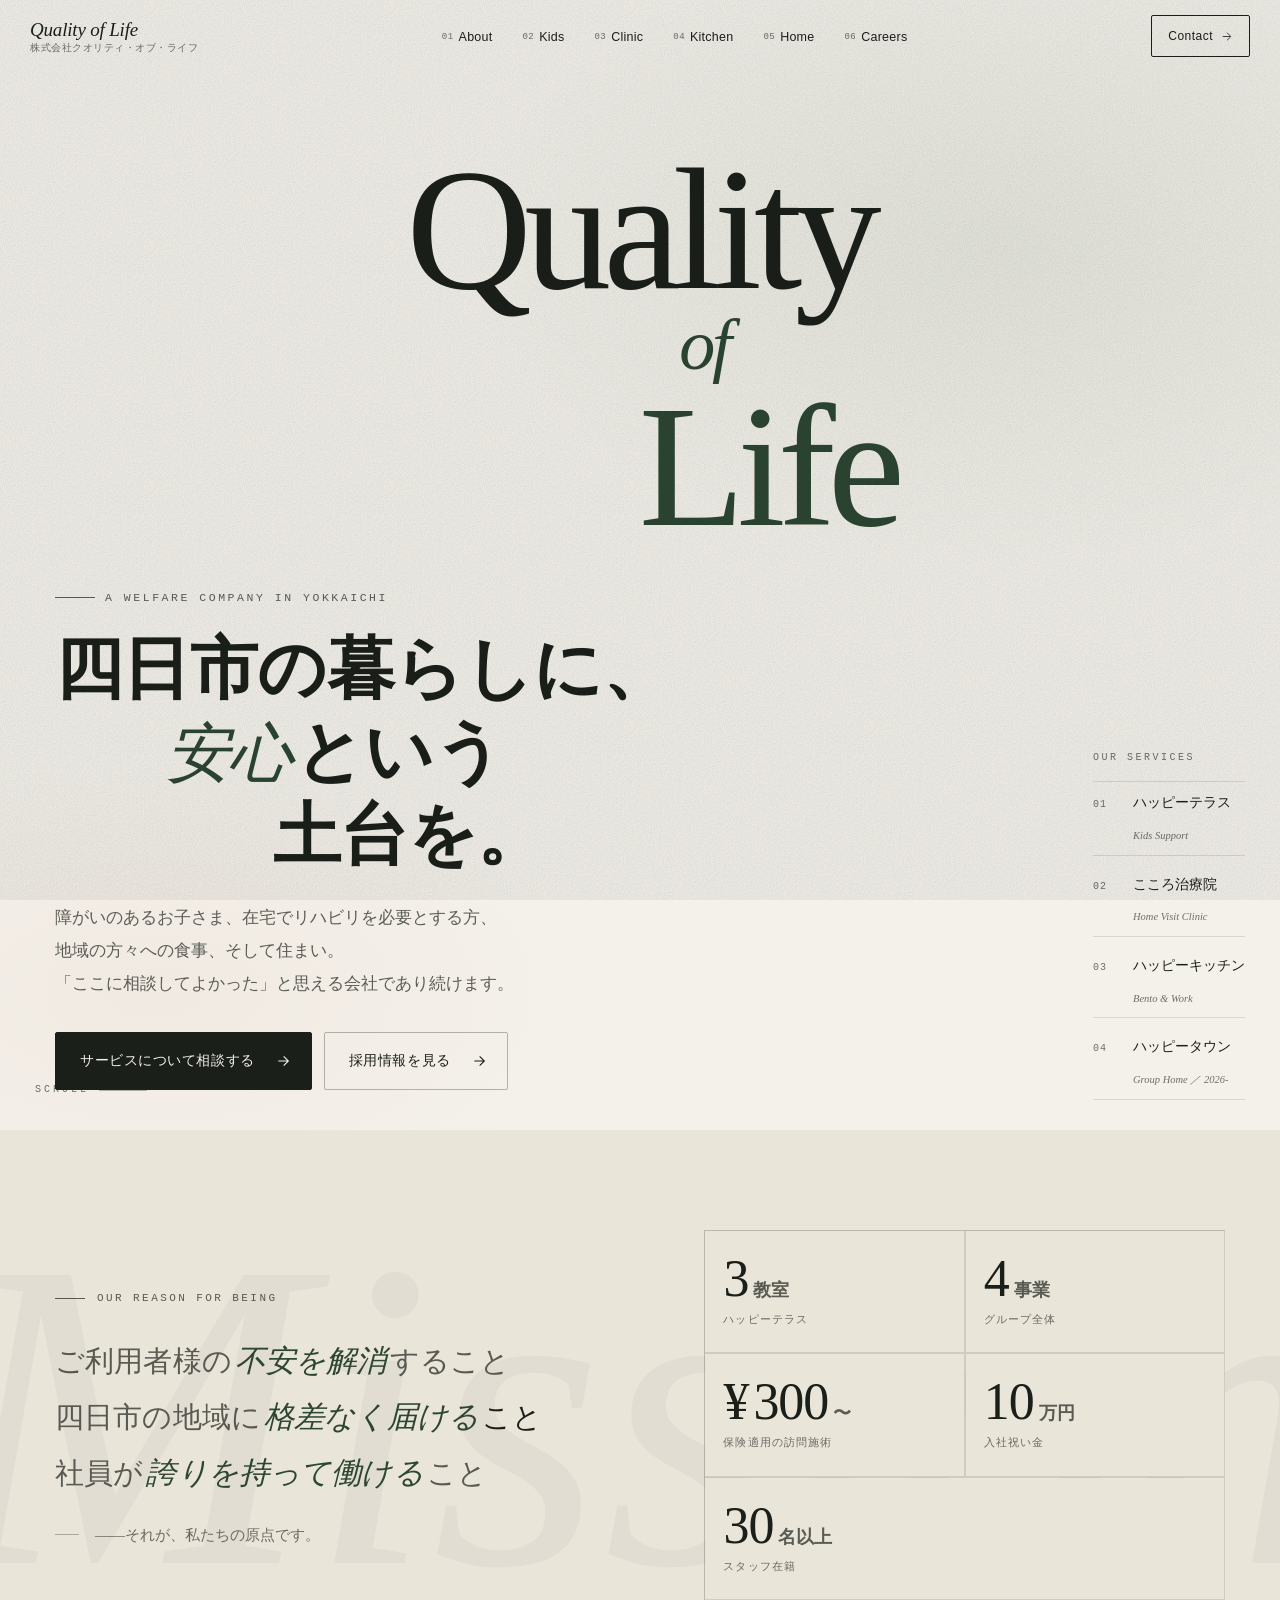
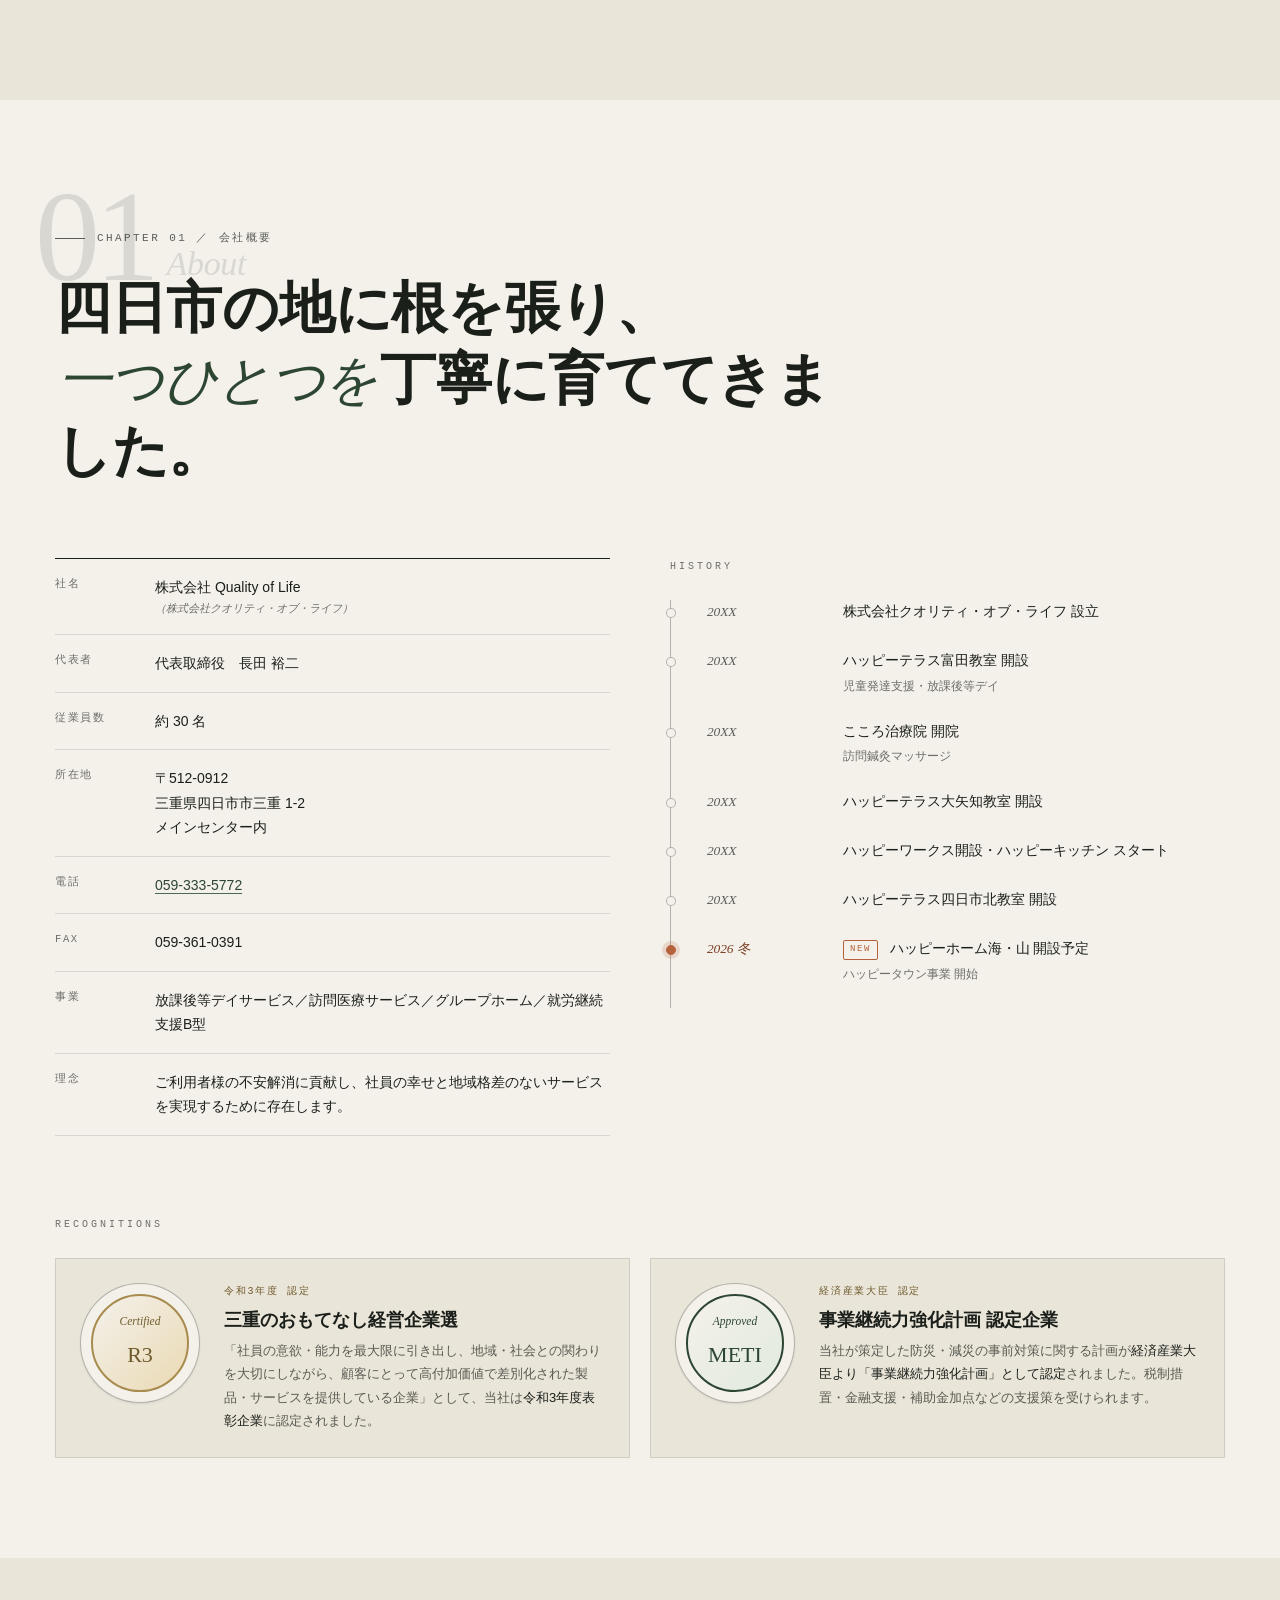
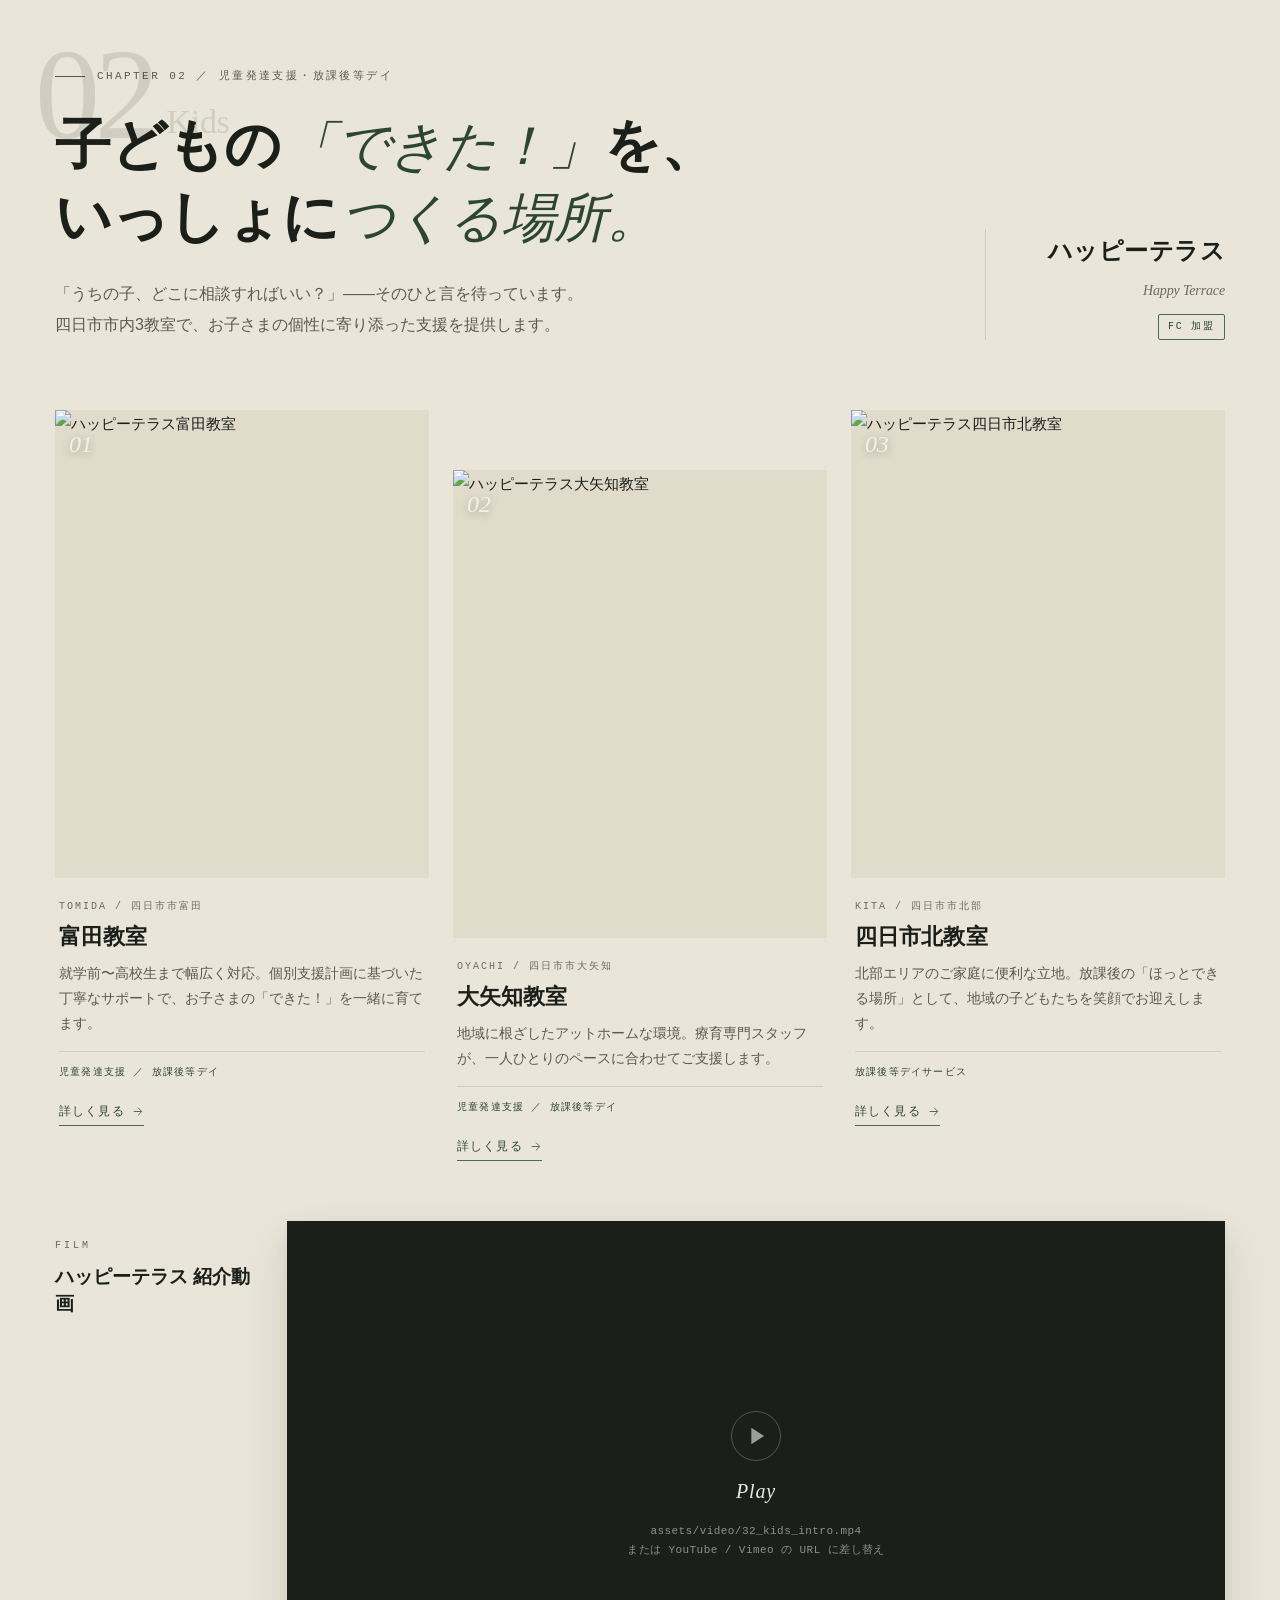
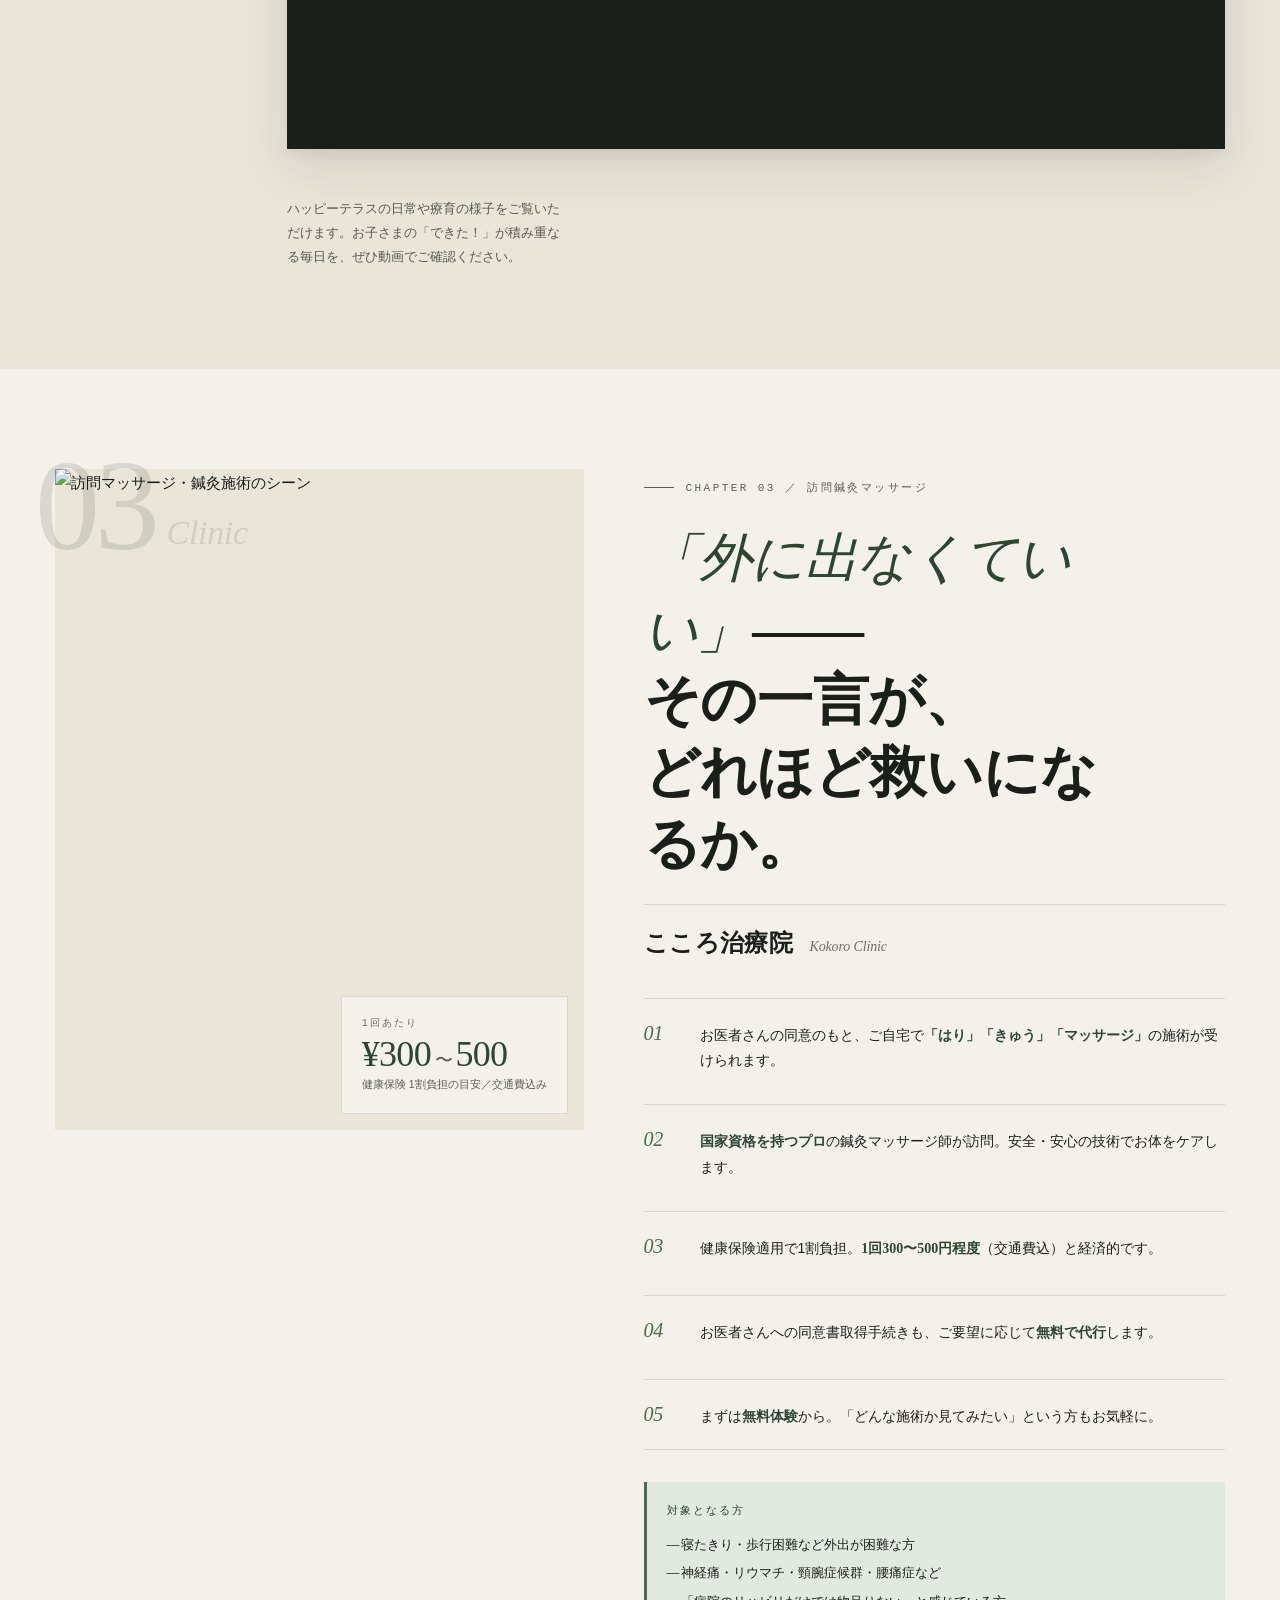
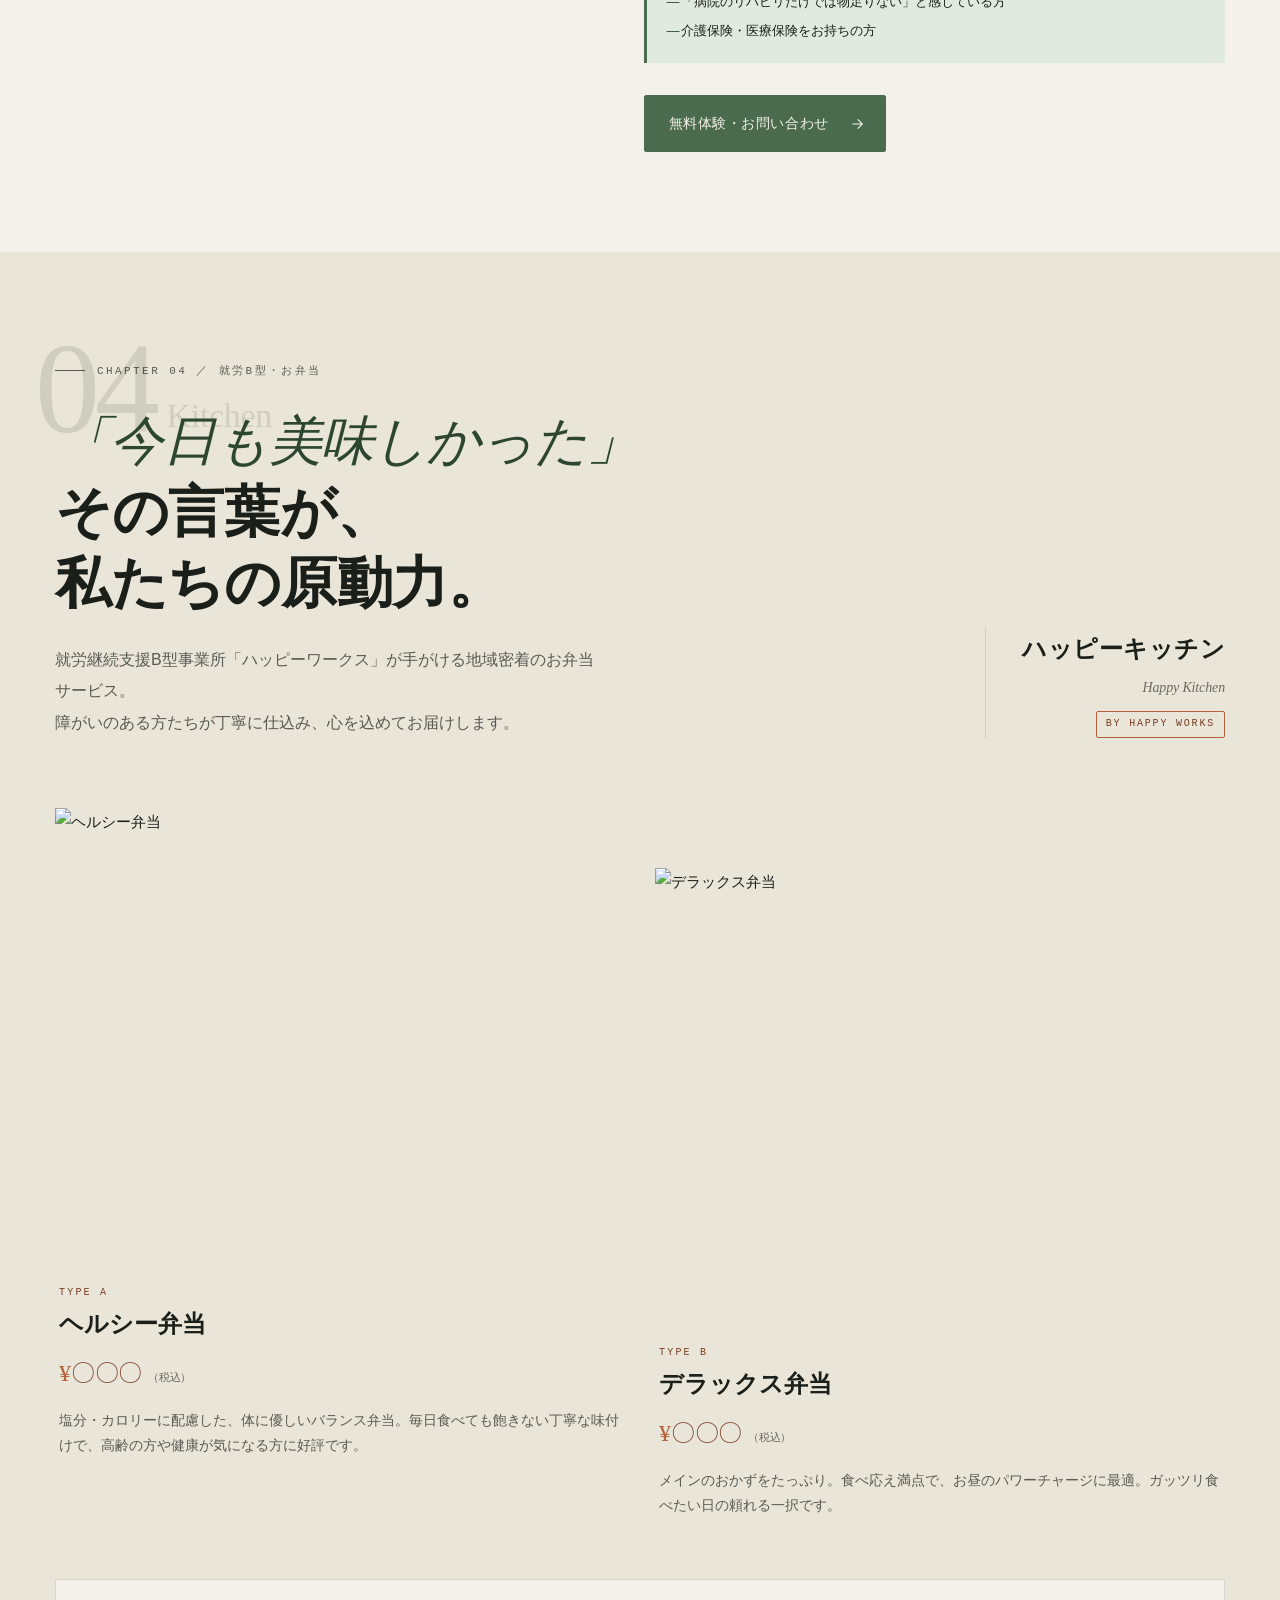
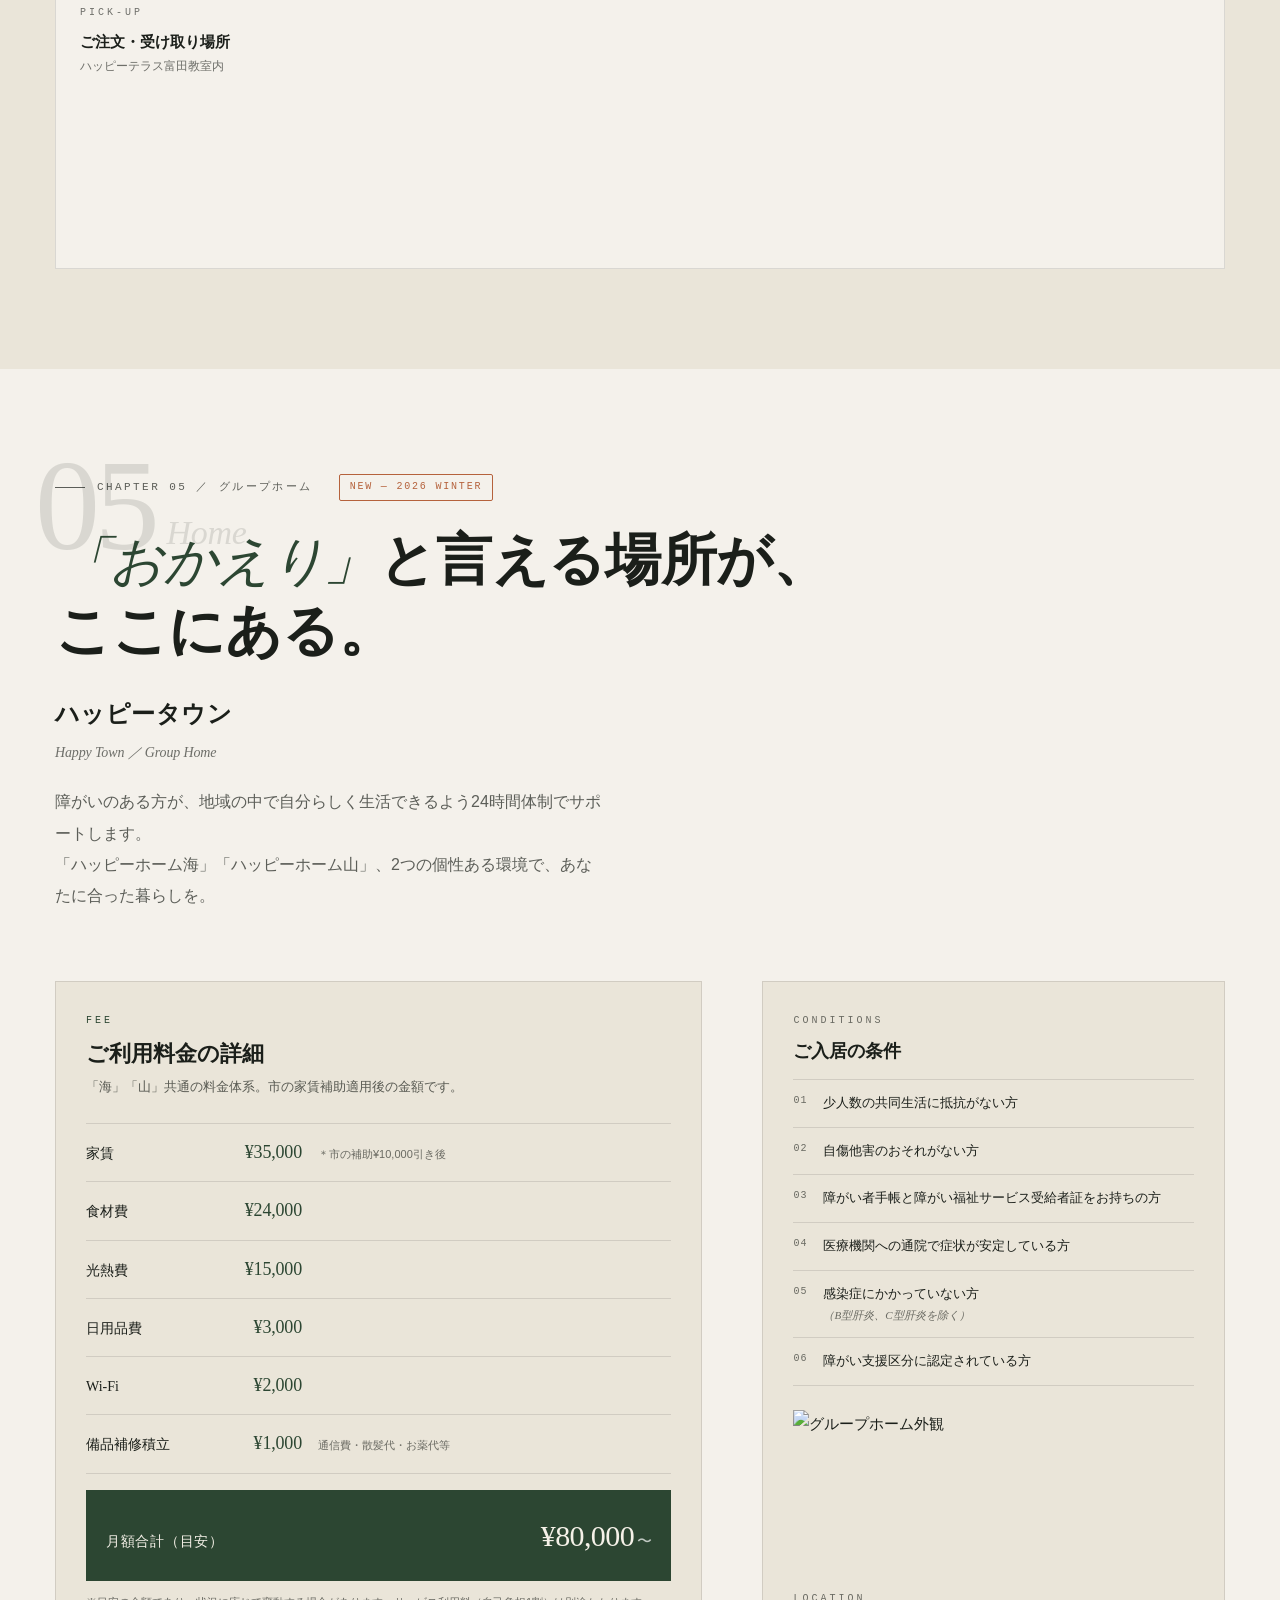
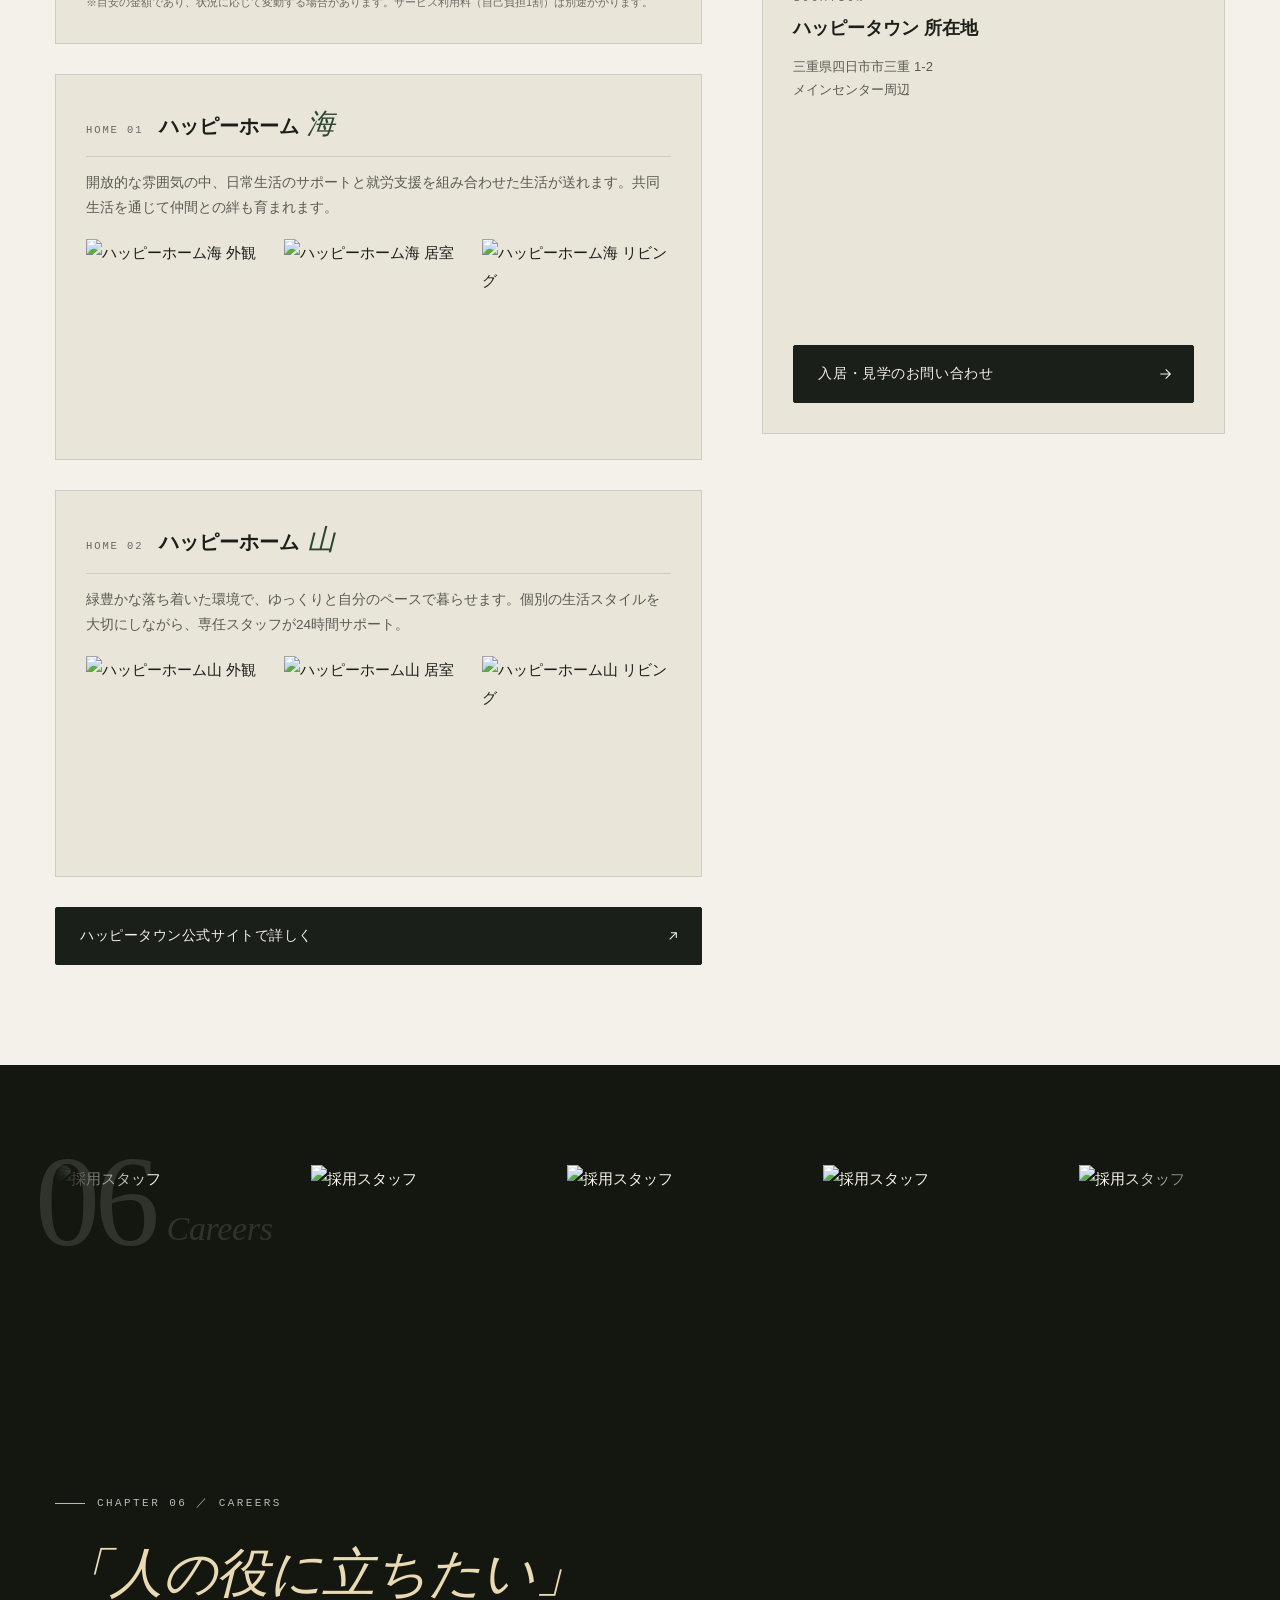
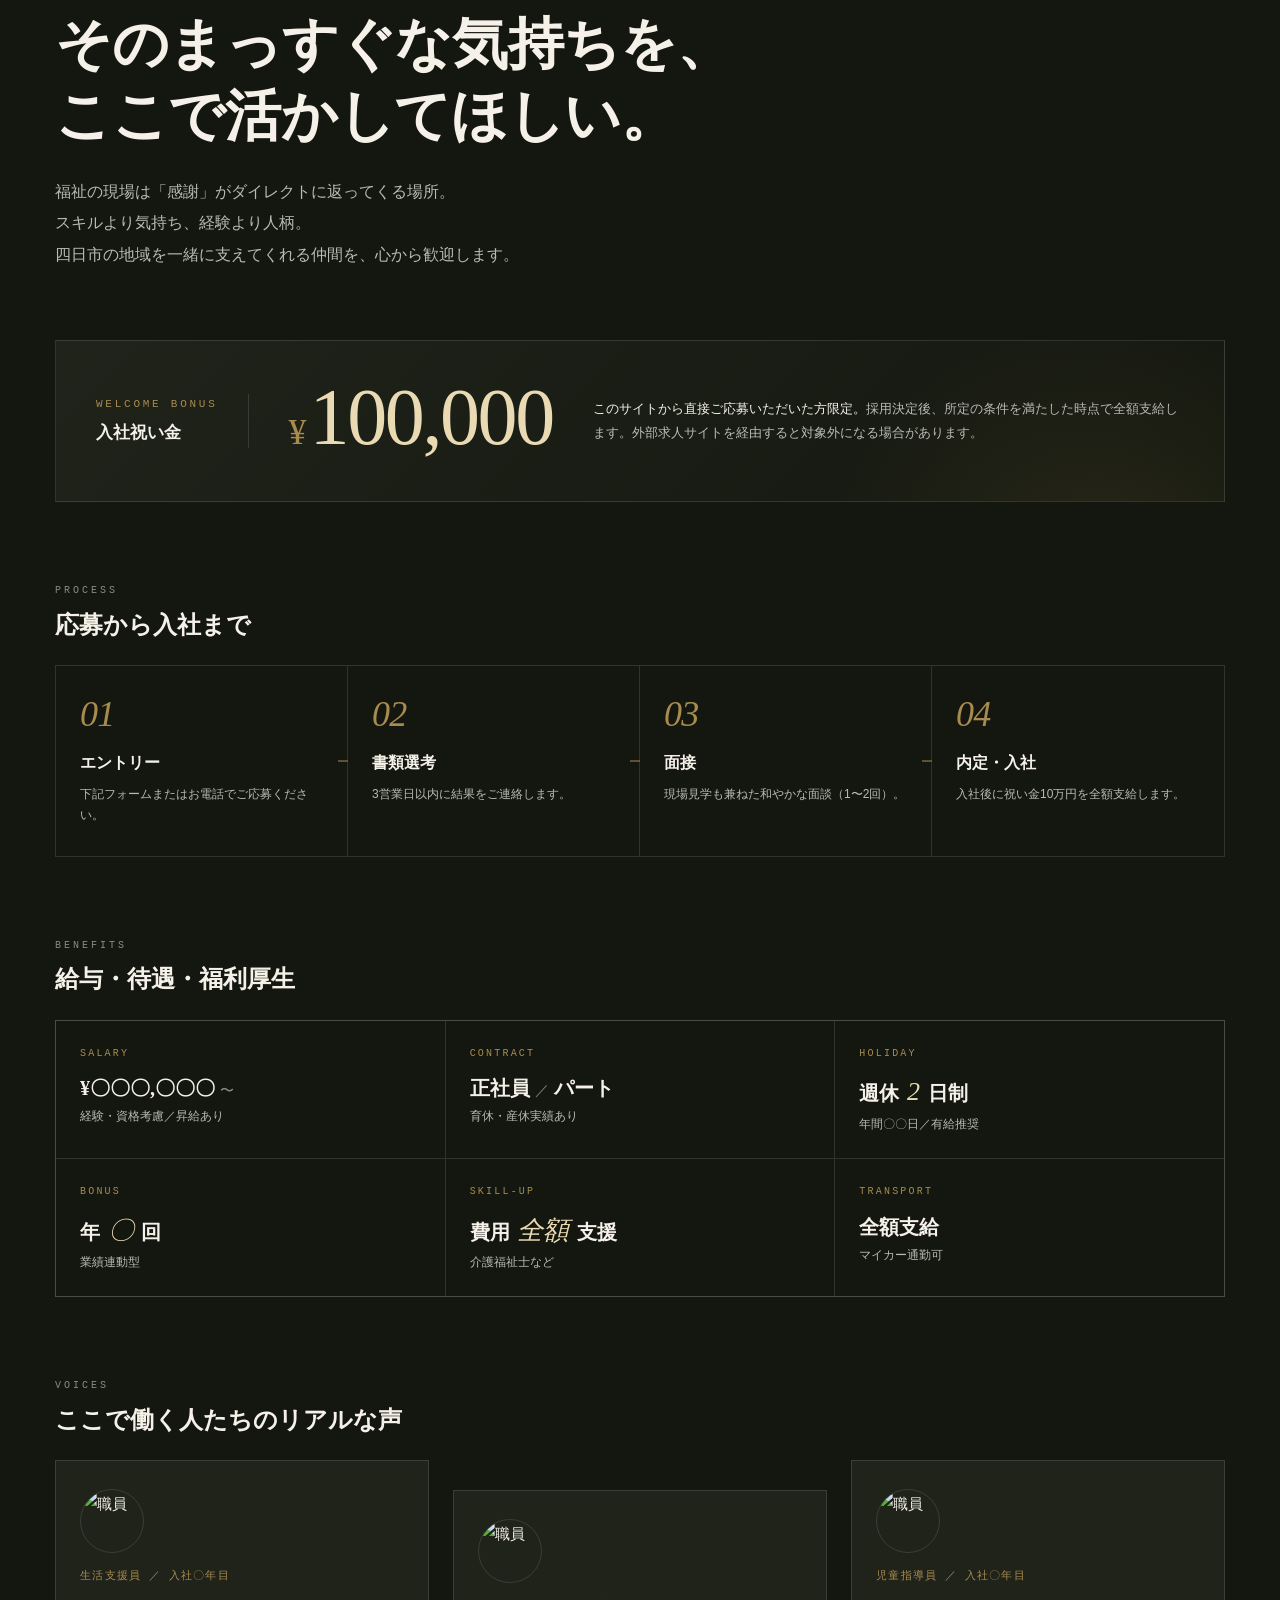
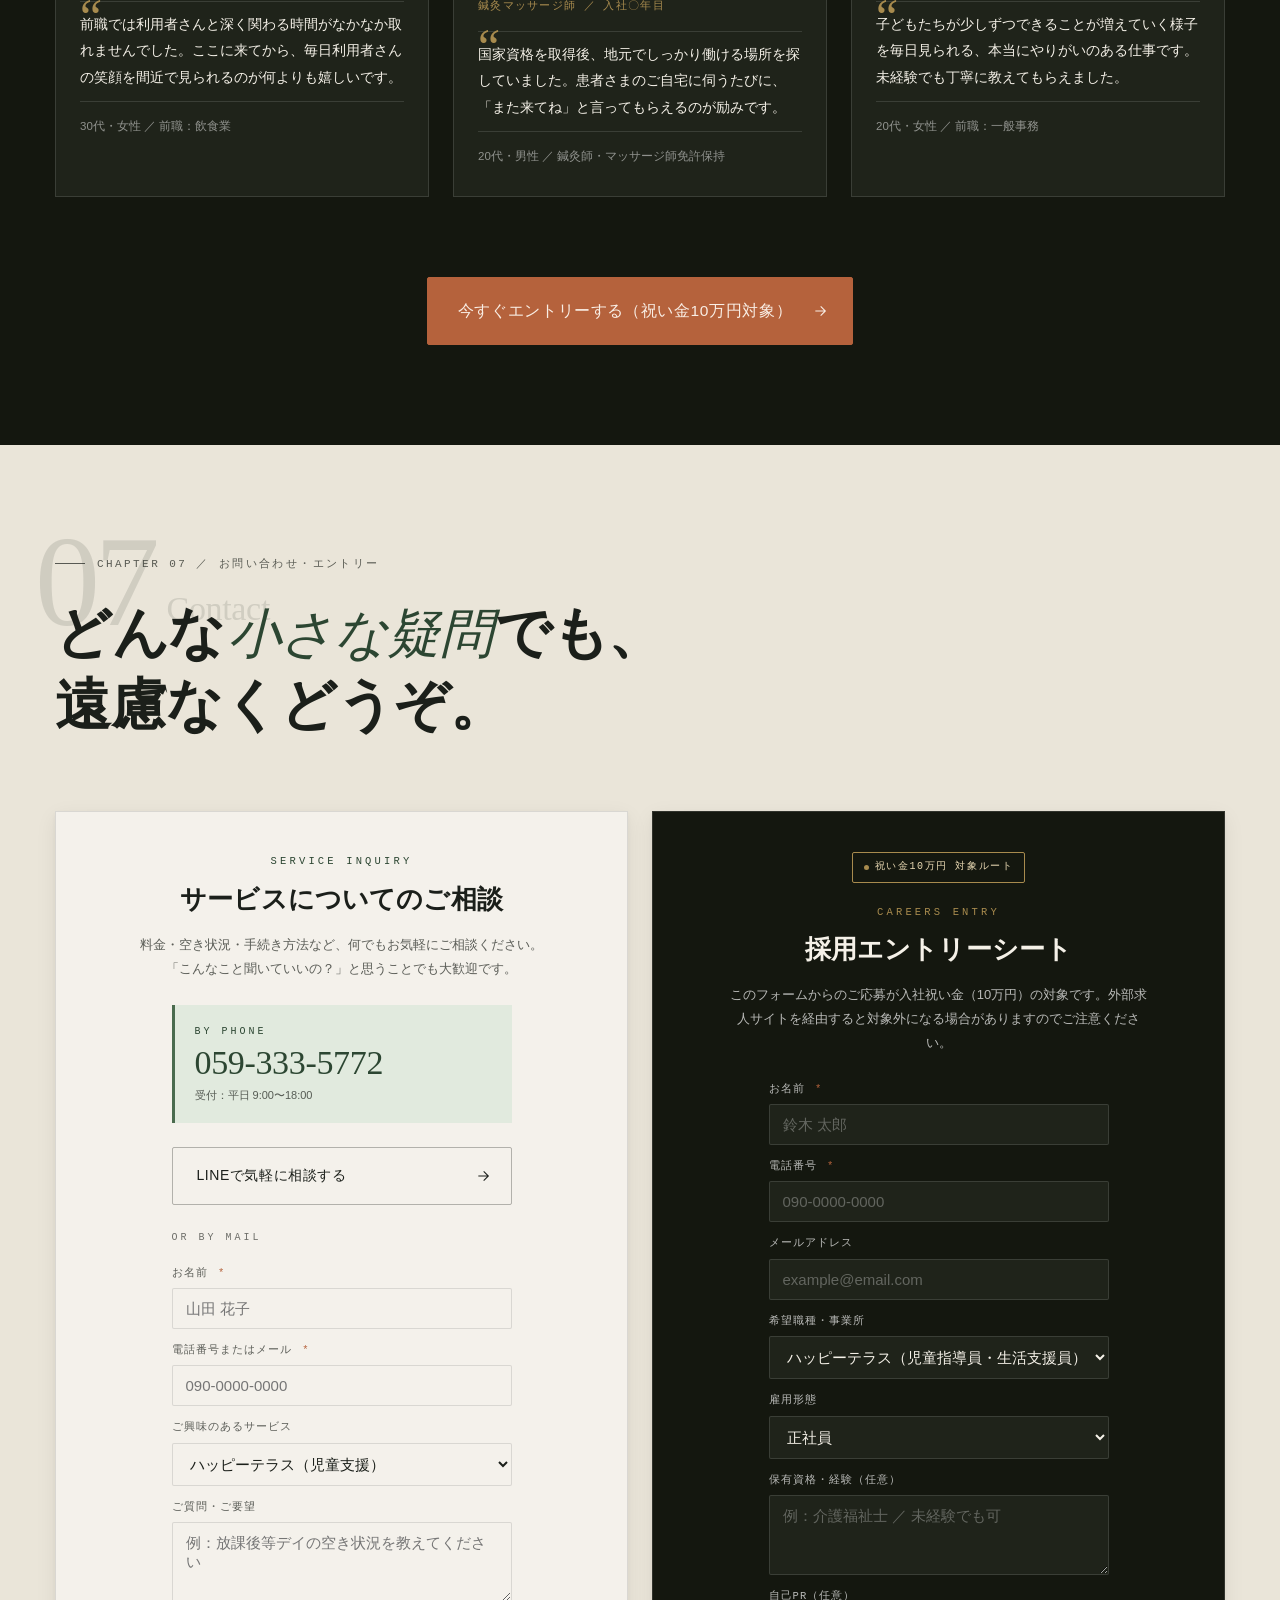
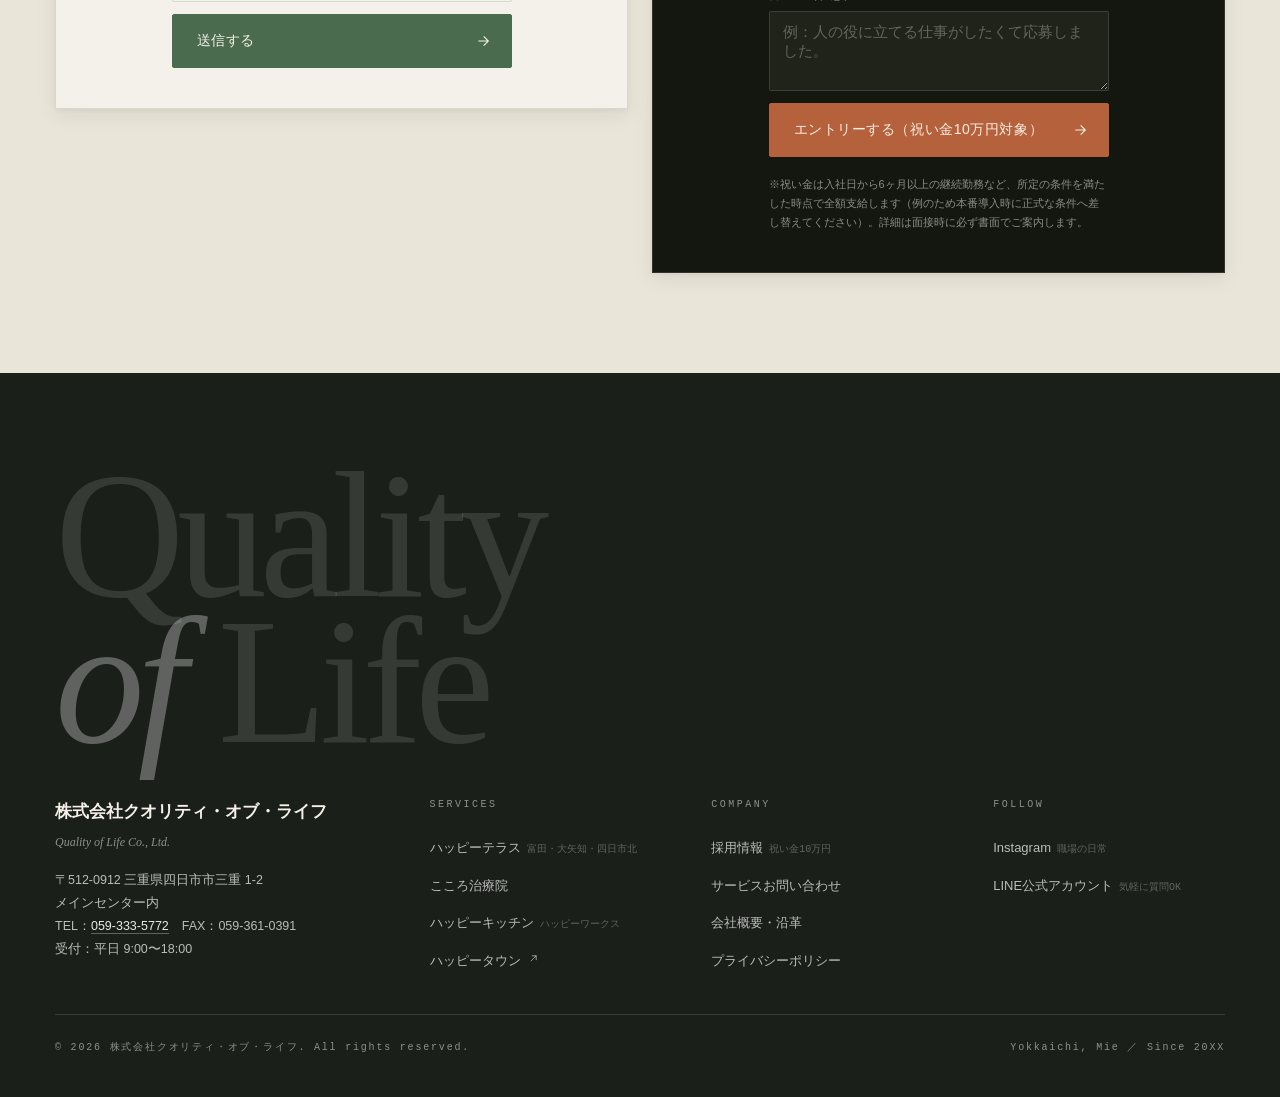
==== commit 80065a3a: "Update index.html" ====
--- a/index.html
+++ b/index.html
@@ -31,10 +31,10 @@
 <link rel="preconnect" href="https://fonts.gstatic.com" crossorigin>
 <link href="https://fonts.googleapis.com/css2?family=Fraunces:ital,opsz,wght@0,9..144,300;0,9..144,400;0,9..144,600;1,9..144,300;1,9..144,600&family=Shippori+Mincho+B1:wght@400;500;700;800&family=Zen+Kaku+Gothic+New:wght@300;400;500;700&family=JetBrains+Mono:wght@300;400;500&display=swap" rel="stylesheet">
 
-<link rel="stylesheet" href="qol_v7/base.css">
-<link rel="stylesheet" href="qol_v7/components.css">
-<link rel="stylesheet" href="qol_v7/sections.css">
-<link rel="stylesheet" href="qol_v7/responsive.css">
+<link rel="stylesheet" href="base.css">
+<link rel="stylesheet" href="components.css">
+<link rel="stylesheet" href="sections.css">
+<link rel="stylesheet" href="responsive.css">
 
 <!-- 構造化データ（Organization / LocalBusiness）— 本番投入時に住所・電話・営業時間を最終確認 -->
 <script type="application/ld+json">
@@ -1026,7 +1026,7 @@
 <!--====================================================
     JAVASCRIPT
 ====================================================-->
-<script src="qol_v7/main.js"></script>
+<script src="main.js"></script>
 
 </body>
 </html>
--- a/base.css
+++ b/base.css
@@ -0,0 +1,378 @@
+/* =====================================================
+   QOL v7 — Base
+   デザインコンセプト:
+     「Chapter仕立ての静謐な奉仕」
+     セリフ英字 × 明朝日本語 × 番号付き章立て
+   攻めたリスク:
+     福祉サイトなのに、まるでスイスの高級ホテル/教育機関
+     のような "章仕立て（Chapter 01, 02...）" 構成。
+     日本語見出しは明朝で控えめに、英字だけが極大に。
+     派手な色は最小限、"品格" で信頼を勝ち取る。
+===================================================== */
+
+/* ─────────────────────────────────────
+   Design Tokens
+───────────────────────────────────── */
+:root{
+  /* Colors — Chic & Warm Neutral */
+  --paper:      #F4F1EB;   /* オフホワイト・和紙 */
+  --paper-2:    #EAE5D9;   /* 暖かグレージュ（セクション交互） */
+  --paper-3:    #E1DBCB;   /* もう1段深い */
+  --ink:        #1B1F1A;   /* 深緑寄り墨（本文・見出し） */
+  --ink-70:     rgba(27, 31, 26, .70);
+  /* .50 → .62 に調整：--paper (#F4F1EB) 上でのコントラスト比が
+     旧値では約3.19:1（WCAG AA不合格）だったため、約4.6:1まで引き上げ。
+     ラベルや補足文言など小さな文字サイズでの使用が多いための対応 */
+  --ink-50:     rgba(27, 31, 26, .62);
+  --ink-30:     rgba(27, 31, 26, .30);
+  --ink-12:     rgba(27, 31, 26, .12);
+  --ink-06:     rgba(27, 31, 26, .06);
+
+  /* Sage — primary accent（セージグリーン） */
+  --sage:       #4A6B4E;
+  --sage-d:     #2C4632;
+  --sage-l:     #B9C9B3;
+  --sage-pale:  #E1EADE;
+
+  /* Terracotta — 採用CTA・注意喚起（温かみ） */
+  --terra:      #B5623C;
+  --terra-d:    #7A3E22;
+  --terra-l:    #EFCFBC;
+
+  /* Gold — 認定・祝い金の稀少色 */
+  --gold:       #A88B4E;
+  --gold-d:     #6E5A2C;
+  --gold-l:     #EADAB4;
+
+  /* Silver / Deep dark */
+  --silver:     #8A8579;
+  --silver-l:   #B7B2A5;
+  --dark:       #14170F;      /* 採用・エントリーの暗背景 */
+  --dark-2:     #1F231A;
+  --white-90:   rgba(255,255,255,.90);
+  --white-70:   rgba(255,255,255,.70);
+  --white-50:   rgba(255,255,255,.50);
+  --white-30:   rgba(255,255,255,.30);
+  --white-12:   rgba(255,255,255,.12);
+
+  /* Fonts */
+  --f-serif:  'Fraunces', 'Cormorant Garamond', 'Times New Roman', serif;
+  --f-mincho: 'Shippori Mincho B1', 'Yu Mincho', 'Hiragino Mincho ProN', serif;
+  --f-sans:   'Zen Kaku Gothic New', 'Noto Sans JP', -apple-system, BlinkMacSystemFont, sans-serif;
+  --f-mono:   'JetBrains Mono', ui-monospace, 'SFMono-Regular', Menlo, monospace;
+
+  /* Radius */
+  --r-2: 2px;
+  --r-4: 4px;
+  --r-8: 8px;
+  --r-16: 16px;
+  --r-full: 999px;
+
+  /* Elevations — 微細で物理的な陰影 */
+  --sh-1: 0 1px 2px rgba(27, 31, 26, .04), 0 1px 3px rgba(27, 31, 26, .04);
+  --sh-2: 0 6px 20px rgba(27, 31, 26, .07), 0 2px 6px rgba(27, 31, 26, .05);
+  --sh-3: 0 18px 48px rgba(27, 31, 26, .11), 0 6px 16px rgba(27, 31, 26, .06);
+  --sh-4: 0 32px 80px rgba(27, 31, 26, .16);
+
+  /* Layout */
+  --wrap-max: 1240px;
+  --wrap-pad: clamp(1.5rem, 3.5vw, 3.5rem);
+  --section-y: clamp(6rem, 12vw, 10rem);
+
+  /* Easings — 重量感と切れ味を使い分ける */
+  --ease-weight: cubic-bezier(.77, 0, .175, 1);   /* 重量感 */
+  --ease-snap:   cubic-bezier(.34, 1.56, .64, 1); /* 弾力 */
+  --ease-soft:   cubic-bezier(.22, 1, .36, 1);    /* しなやか */
+
+  /* Noise (和紙質感) */
+  --noise: url("data:image/svg+xml,%3Csvg xmlns='http://www.w3.org/2000/svg' width='240' height='240'%3E%3Cfilter id='n'%3E%3CfeTurbulence type='fractalNoise' baseFrequency='.9' numOctaves='4' stitchTiles='stitch'/%3E%3CfeColorMatrix values='0 0 0 0 0.1 0 0 0 0 0.12 0 0 0 0 0.1 0 0 0 .6 0'/%3E%3C/filter%3E%3Crect width='240' height='240' filter='url(%23n)'/%3E%3C/svg%3E");
+}
+
+/* ─────────────────────────────────────
+   Reset
+───────────────────────────────────── */
+*, *::before, *::after { box-sizing: border-box; margin: 0; padding: 0; }
+html {
+  font-size: 62.5%; /* 1rem = 10px */
+  scroll-behavior: smooth;
+  -webkit-text-size-adjust: 100%;
+}
+body {
+  font-family: var(--f-sans);
+  font-size: 1.5rem;
+  font-weight: 400;
+  line-height: 1.85;
+  color: var(--ink);
+  background: var(--paper);
+  overflow-x: hidden;
+  text-rendering: optimizeLegibility;
+  -webkit-font-smoothing: antialiased;
+  -moz-osx-font-smoothing: grayscale;
+  font-feature-settings: "palt";
+}
+img, svg { max-width: 100%; height: auto; display: block; }
+a { color: inherit; text-decoration: none; }
+button { font-family: inherit; cursor: pointer; border: none; background: none; color: inherit; }
+input, select, textarea { font-family: inherit; }
+ol, ul { list-style: none; }
+table { border-collapse: collapse; }
+h1, h2, h3, h4, h5, h6 { font-weight: 400; line-height: 1.35; }
+em { font-style: normal; }
+
+/* Focus */
+:focus-visible {
+  outline: 2px solid var(--sage);
+  outline-offset: 3px;
+  border-radius: var(--r-2);
+}
+
+/* ─────────────────────────────────────
+   Noise overlay
+───────────────────────────────────── */
+.noise-overlay {
+  position: fixed;
+  inset: 0;
+  pointer-events: none;
+  z-index: 9998;
+  background-image: var(--noise);
+  opacity: .28;
+  mix-blend-mode: multiply;
+}
+
+/* ─────────────────────────────────────
+   Layout
+───────────────────────────────────── */
+.wrap {
+  width: 100%;
+  max-width: var(--wrap-max);
+  margin: 0 auto;
+  padding: 0 var(--wrap-pad);
+  position: relative;
+}
+
+.chapter {
+  position: relative;
+  padding: var(--section-y) 0;
+}
+
+/* ─────────────────────────────────────
+   Typography Utilities
+───────────────────────────────────── */
+.chapter-label {
+  display: inline-flex;
+  align-items: center;
+  gap: 1.2rem;
+  font-family: var(--f-mono);
+  font-size: 1.1rem;
+  font-weight: 400;
+  letter-spacing: .22em;
+  text-transform: uppercase;
+  color: var(--ink-70);
+  margin-bottom: 2.4rem;
+}
+.chapter-label__rule {
+  display: block;
+  width: 3rem;
+  height: 1px;
+  background: currentColor;
+  flex-shrink: 0;
+}
+.chapter-label--white,
+.chapter-label--white .chapter-label__rule {
+  color: var(--white-70);
+}
+.chapter-label--new .new-flag {
+  margin-left: 1.4rem;
+  padding: .3rem 1rem;
+  border: 1px solid var(--terra);
+  color: var(--terra);
+  border-radius: var(--r-2);
+  font-size: 1rem;
+  letter-spacing: .18em;
+}
+
+.chapter__title {
+  font-family: var(--f-mincho);
+  font-size: clamp(3rem, 5.2vw, 5.6rem);
+  font-weight: 700;
+  line-height: 1.28;
+  letter-spacing: -0.005em;
+  color: var(--ink);
+  margin-bottom: 2.4rem;
+  text-wrap: pretty;
+}
+.chapter__title em {
+  font-family: var(--f-serif);
+  font-style: italic;
+  font-weight: 400;
+  color: var(--sage-d);
+  font-size: 0.95em;
+  letter-spacing: -0.01em;
+  margin: 0 .05em;
+}
+.chapter__title--white { color: #F5F1E8; }
+.chapter__title--white em { color: var(--gold-l); }
+.chapter__title--town em { color: var(--sage-d); }
+
+.chapter__sub {
+  font-family: var(--f-sans);
+  font-size: clamp(1.4rem, 1.5vw, 1.6rem);
+  font-weight: 300;
+  line-height: 1.95;
+  color: var(--ink-70);
+  max-width: 62ch;
+  margin-top: 1.6rem;
+  text-wrap: pretty;
+}
+.chapter__sub--white { color: var(--white-70); }
+
+/* Chapter anchor — セクション左に浮遊する巨大な章番号 */
+.chapter__anchor {
+  position: absolute;
+  top: calc(var(--section-y) - 1rem);
+  left: var(--wrap-pad);
+  display: flex;
+  align-items: baseline;
+  gap: 1.2rem;
+  z-index: 1;
+  pointer-events: none;
+  color: var(--ink-12);
+  transform: translateY(-.4em);
+}
+.chapter__anchor--dark { color: var(--white-12); }
+.chapter__anchor-num {
+  font-family: var(--f-serif);
+  font-weight: 300;
+  font-size: clamp(6rem, 11vw, 13rem);
+  line-height: .8;
+  letter-spacing: -0.04em;
+  color: currentColor;
+}
+.chapter__anchor-en {
+  font-family: var(--f-serif);
+  font-style: italic;
+  font-weight: 300;
+  font-size: clamp(2rem, 3vw, 3.4rem);
+  letter-spacing: -0.01em;
+  color: currentColor;
+  transform: translateY(-.15em);
+}
+.chapter__anchor-en em { font-style: normal; font-family: var(--f-serif); }
+
+/* Chapter head */
+.chapter__head {
+  position: relative;
+  z-index: 2;
+  margin-bottom: clamp(4rem, 7vw, 7rem);
+  max-width: 90rem;
+}
+.chapter__head--kids,
+.chapter__head--kitchen {
+  display: grid;
+  grid-template-columns: 1fr auto;
+  gap: 4rem;
+  align-items: end;
+  max-width: 100%;
+}
+.chapter__head--dark {
+  color: #F5F1E8;
+  max-width: 90rem;
+}
+
+/* Chapter brand — 副題（英字＋日本語） */
+.chapter__brand {
+  display: flex;
+  flex-direction: column;
+  align-items: flex-end;
+  gap: .4rem;
+  padding-left: 2rem;
+  border-left: 1px solid var(--ink-12);
+  min-width: 24rem;
+}
+.chapter__brand--inline {
+  align-items: flex-start;
+  border-left: none;
+  padding-left: 0;
+  border-top: 1px solid var(--ink-12);
+  padding-top: 1.6rem;
+  margin: 2.4rem 0 3.2rem;
+  flex-direction: row;
+  gap: 1.6rem;
+  align-items: baseline;
+  min-width: unset;
+}
+.chapter__brand--town {
+  align-items: flex-start;
+  border-left: none;
+  padding-left: 0;
+  min-width: unset;
+  margin: 2rem 0;
+}
+.chapter__brand-name {
+  font-family: var(--f-mincho);
+  font-size: clamp(1.8rem, 2.2vw, 2.4rem);
+  font-weight: 700;
+  color: var(--ink);
+  letter-spacing: .02em;
+}
+.chapter__brand-en {
+  font-family: var(--f-serif);
+  font-style: italic;
+  font-size: 1.4rem;
+  font-weight: 300;
+  color: var(--ink-50);
+  letter-spacing: -0.01em;
+}
+.chapter__brand-badge {
+  margin-top: .6rem;
+  font-family: var(--f-mono);
+  font-size: 1rem;
+  letter-spacing: .18em;
+  text-transform: uppercase;
+  color: var(--sage-d);
+  padding: .3rem .9rem;
+  border: 1px solid var(--sage);
+  border-radius: var(--r-2);
+}
+.chapter__brand-badge--warm {
+  color: var(--terra-d);
+  border-color: var(--terra);
+}
+
+/* ─────────────────────────────────────
+   Reveal Animations
+───────────────────────────────────── */
+.reveal {
+  opacity: 0;
+  transform: translateY(2.4rem);
+  transition:
+    opacity 1s var(--ease-soft),
+    transform 1s var(--ease-soft),
+    filter 1s var(--ease-soft);
+  filter: blur(4px);
+}
+.reveal.is-in {
+  opacity: 1;
+  transform: translateY(0);
+  filter: blur(0);
+}
+.reveal-l { opacity: 0; transform: translateX(-2.4rem); transition: opacity 1s var(--ease-soft), transform 1s var(--ease-soft); }
+.reveal-r { opacity: 0; transform: translateX(2.4rem);  transition: opacity 1s var(--ease-soft), transform 1s var(--ease-soft); }
+.reveal-l.is-in, .reveal-r.is-in { opacity: 1; transform: none; }
+
+.d-1 { transition-delay: .08s; }
+.d-2 { transition-delay: .16s; }
+.d-3 { transition-delay: .24s; }
+.d-4 { transition-delay: .32s; }
+.d-5 { transition-delay: .40s; }
+
+/* Reduced motion */
+@media (prefers-reduced-motion: reduce) {
+  *, *::before, *::after {
+    animation-duration: .01ms !important;
+    animation-iteration-count: 1 !important;
+    transition-duration: .01ms !important;
+    scroll-behavior: auto !important;
+  }
+  .reveal, .reveal-l, .reveal-r { opacity: 1; transform: none; filter: none; }
+}
--- a/components.css
+++ b/components.css
@@ -0,0 +1,475 @@
+/* =====================================================
+   QOL v7 — Components
+   共通UIパーツ: ボタン、リンク、ヘッダー、ドロワー、フッター
+===================================================== */
+
+/* ─────────────────────────────────────
+   Skip Link (keyboard/screen-reader users)
+───────────────────────────────────── */
+.skip-link {
+  position: absolute;
+  top: -6rem;
+  left: 1.6rem;
+  z-index: 9999;
+  background: var(--ink);
+  color: var(--paper);
+  padding: 1.2rem 2rem;
+  border-radius: var(--r-2);
+  font-family: var(--f-sans);
+  font-size: 1.3rem;
+  font-weight: 500;
+  transition: top .3s var(--ease-soft);
+}
+.skip-link:focus {
+  top: 1.6rem;
+}
+
+/* ─────────────────────────────────────
+   Buttons
+───────────────────────────────────── */
+.btn {
+  display: inline-flex;
+  align-items: center;
+  justify-content: space-between;
+  gap: 2rem;
+  padding: 1.5rem 2rem 1.5rem 2.4rem;
+  border-radius: var(--r-2);
+  font-family: var(--f-sans);
+  font-size: 1.4rem;
+  font-weight: 500;
+  letter-spacing: .04em;
+  position: relative;
+  overflow: hidden;
+  transition:
+    transform .5s var(--ease-weight),
+    background-color .35s var(--ease-soft),
+    color .35s var(--ease-soft),
+    border-color .35s var(--ease-soft);
+  isolation: isolate;
+  min-height: 5.4rem;
+  border: 1px solid transparent;
+}
+.btn svg {
+  width: 1.6rem;
+  height: 1.6rem;
+  flex-shrink: 0;
+  transition: transform .55s var(--ease-snap);
+}
+.btn::before {
+  content: '';
+  position: absolute;
+  inset: 0;
+  z-index: -1;
+  background: currentColor;
+  opacity: 0;
+  transition: opacity .35s var(--ease-soft);
+}
+.btn:hover svg { transform: translateX(.5rem); }
+.btn:active { transform: scale(.98); }
+
+.btn--ink {
+  background: var(--ink);
+  color: var(--paper);
+  border-color: var(--ink);
+}
+.btn--ink:hover { background: var(--sage-d); border-color: var(--sage-d); }
+
+.btn--outline {
+  background: transparent;
+  color: var(--ink);
+  border-color: var(--ink-30);
+}
+.btn--outline:hover { border-color: var(--ink); background: var(--ink-06); }
+
+.btn--sage {
+  background: var(--sage);
+  color: #F5F1E8;
+  border-color: var(--sage);
+}
+.btn--sage:hover { background: var(--sage-d); border-color: var(--sage-d); }
+
+.btn--terra {
+  background: var(--terra);
+  color: #F9EEE5;
+  border-color: var(--terra);
+}
+.btn--terra:hover { background: var(--terra-d); border-color: var(--terra-d); }
+
+.btn--full { width: 100%; }
+.btn--lg {
+  padding: 1.9rem 2.4rem 1.9rem 3rem;
+  font-size: 1.55rem;
+  min-height: 6.4rem;
+}
+
+/* Link arrow */
+.link-arrow {
+  display: inline-flex;
+  align-items: center;
+  gap: .6rem;
+  font-family: var(--f-mono);
+  font-size: 1.15rem;
+  letter-spacing: .1em;
+  text-transform: uppercase;
+  color: var(--sage-d);
+  padding-bottom: .3rem;
+  border-bottom: 1px solid var(--sage);
+  transition: color .3s var(--ease-soft), gap .4s var(--ease-snap);
+}
+.link-arrow svg {
+  width: 1.3rem;
+  height: 1.3rem;
+  transition: transform .4s var(--ease-snap);
+}
+.link-arrow:hover { gap: 1rem; }
+.link-arrow:hover svg { transform: translateX(.3rem); }
+
+/* ─────────────────────────────────────
+   Site Header
+───────────────────────────────────── */
+.site-header {
+  position: fixed;
+  top: 0; left: 0; right: 0;
+  z-index: 500;
+  height: 7.2rem;
+  display: flex;
+  align-items: center;
+  padding: 0 clamp(1.6rem, 3vw, 3rem);
+  transition: background-color .5s var(--ease-soft), box-shadow .5s var(--ease-soft), backdrop-filter .5s var(--ease-soft);
+  background: transparent;
+}
+.site-header.is-scrolled {
+  background: rgba(244, 241, 235, .90);
+  backdrop-filter: blur(18px) saturate(1.2);
+  -webkit-backdrop-filter: blur(18px) saturate(1.2);
+  box-shadow: 0 1px 0 var(--ink-12);
+}
+.site-header__inner {
+  width: 100%;
+  /* .wrap（本文コンテナ）と幅を揃え、ワイド画面でロゴ・ナビと
+     セクション本文の左右端がズレないようにする */
+  max-width: var(--wrap-max);
+  margin: 0 auto;
+  display: flex;
+  align-items: center;
+  justify-content: space-between;
+  gap: 2rem;
+}
+.site-header__logo {
+  display: flex;
+  flex-direction: column;
+  line-height: 1.15;
+  transition: color .4s var(--ease-soft);
+}
+.site-header__logo-en {
+  font-family: var(--f-serif);
+  font-style: italic;
+  font-size: 1.9rem;
+  font-weight: 400;
+  letter-spacing: -0.01em;
+  color: var(--ink);
+}
+.site-header__logo-ja {
+  font-family: var(--f-sans);
+  font-size: 1rem;
+  font-weight: 500;
+  letter-spacing: .05em;
+  color: var(--ink-50);
+  margin-top: .15rem;
+}
+.site-header__nav ul {
+  display: flex;
+  gap: clamp(1.6rem, 2.4vw, 3rem);
+  align-items: center;
+}
+.site-header__nav a {
+  font-family: var(--f-sans);
+  font-size: 1.25rem;
+  font-weight: 500;
+  color: var(--ink);
+  letter-spacing: .02em;
+  position: relative;
+  padding: .3rem 0;
+  display: inline-flex;
+  align-items: center;
+  gap: .5rem;
+  transition: color .3s var(--ease-soft);
+}
+.site-header__nav a .nav-num {
+  font-family: var(--f-mono);
+  font-size: .9rem;
+  font-weight: 400;
+  color: var(--ink-50);
+  letter-spacing: .05em;
+  transition: color .3s var(--ease-soft);
+}
+.site-header__nav a::after {
+  content: '';
+  position: absolute;
+  left: 0; right: 0;
+  bottom: -.2rem;
+  height: 1px;
+  background: var(--sage);
+  transform: scaleX(0);
+  transform-origin: right;
+  transition: transform .5s var(--ease-weight);
+}
+.site-header__nav a:hover { color: var(--sage-d); }
+.site-header__nav a:hover .nav-num { color: var(--sage); }
+.site-header__nav a:hover::after {
+  transform: scaleX(1);
+  transform-origin: left;
+}
+.site-header__nav a.is-active { color: var(--sage-d); }
+.site-header__nav a.is-active .nav-num { color: var(--sage); }
+.site-header__nav a.is-active::after { transform: scaleX(1); transform-origin: left; }
+
+.site-header__cta {
+  display: inline-flex;
+  align-items: center;
+  gap: .7rem;
+  padding: .9rem 1.6rem;
+  border: 1px solid var(--ink);
+  border-radius: var(--r-2);
+  font-family: var(--f-sans);
+  font-size: 1.2rem;
+  font-weight: 500;
+  letter-spacing: .04em;
+  color: var(--ink);
+  background: transparent;
+  transition: background-color .3s var(--ease-soft), color .3s var(--ease-soft), transform .3s var(--ease-soft);
+}
+.site-header__cta svg { width: 1.3rem; height: 1.3rem; transition: transform .4s var(--ease-snap); }
+.site-header__cta:hover {
+  background: var(--ink);
+  color: var(--paper);
+}
+.site-header__cta:hover svg { transform: translateX(.3rem); }
+
+/* Burger */
+.site-header__burger {
+  display: none;
+  flex-direction: column;
+  gap: .55rem;
+  padding: .8rem;
+  width: 4.4rem;
+  height: 4.4rem;
+  justify-content: center;
+  align-items: flex-end;
+}
+.site-header__burger span {
+  display: block;
+  width: 2.4rem;
+  height: 1px;
+  background: var(--ink);
+  transition: transform .4s var(--ease-weight), width .4s var(--ease-weight), opacity .3s var(--ease-soft);
+}
+.site-header__burger span:nth-child(2) { width: 1.6rem; }
+
+/* Drawer */
+.drawer {
+  position: fixed;
+  inset: 0;
+  z-index: 600;
+  background: var(--paper);
+  padding: 8rem clamp(2.4rem, 6vw, 6rem) 4rem;
+  display: grid;
+  grid-template-rows: auto auto 1fr auto;
+  gap: 3rem;
+  opacity: 0;
+  visibility: hidden;
+  transition: opacity .55s var(--ease-soft), visibility .55s;
+}
+.drawer.is-open { opacity: 1; visibility: visible; }
+.drawer__close {
+  position: absolute;
+  top: 2.4rem;
+  right: 2.4rem;
+  width: 4.4rem;
+  height: 4.4rem;
+  display: flex;
+  align-items: center;
+  justify-content: center;
+  color: var(--ink);
+  transition: transform .5s var(--ease-snap);
+}
+.drawer__close:hover { transform: rotate(90deg); }
+.drawer__close svg { width: 2.4rem; height: 2.4rem; }
+.drawer__label {
+  font-family: var(--f-mono);
+  font-size: 1.1rem;
+  letter-spacing: .3em;
+  text-transform: uppercase;
+  color: var(--ink-50);
+}
+.drawer__nav {
+  display: flex;
+  flex-direction: column;
+  gap: .4rem;
+}
+.drawer__nav a {
+  display: grid;
+  grid-template-columns: 4rem 1fr auto;
+  align-items: baseline;
+  gap: 1.6rem;
+  padding: 1.4rem 0;
+  border-top: 1px solid var(--ink-12);
+  transition: color .3s var(--ease-soft), padding-left .4s var(--ease-weight);
+  opacity: 0;
+  transform: translateY(1.2rem);
+  transition: opacity .5s var(--ease-soft), transform .5s var(--ease-soft), padding-left .4s var(--ease-weight);
+}
+.drawer.is-open .drawer__nav a { opacity: 1; transform: none; }
+.drawer.is-open .drawer__nav a:nth-child(1) { transition-delay: .08s; }
+.drawer.is-open .drawer__nav a:nth-child(2) { transition-delay: .14s; }
+.drawer.is-open .drawer__nav a:nth-child(3) { transition-delay: .20s; }
+.drawer.is-open .drawer__nav a:nth-child(4) { transition-delay: .26s; }
+.drawer.is-open .drawer__nav a:nth-child(5) { transition-delay: .32s; }
+.drawer.is-open .drawer__nav a:nth-child(6) { transition-delay: .38s; }
+.drawer.is-open .drawer__nav a:nth-child(7) { transition-delay: .44s; }
+.drawer__nav a::before {
+  content: attr(data-num);
+  font-family: var(--f-mono);
+  font-size: 1.1rem;
+  color: var(--ink-50);
+  letter-spacing: .1em;
+}
+.drawer__nav a span {
+  font-family: var(--f-serif);
+  font-style: italic;
+  font-size: clamp(2.4rem, 6vw, 3.4rem);
+  font-weight: 400;
+  color: var(--ink);
+  letter-spacing: -0.01em;
+}
+.drawer__nav a em {
+  font-family: var(--f-mincho);
+  font-style: normal;
+  font-size: 1.4rem;
+  color: var(--ink-70);
+}
+.drawer__nav a:hover { padding-left: 1.4rem; }
+.drawer__nav a:hover span { color: var(--sage-d); }
+.drawer__nav a.drawer__cta span { color: var(--sage-d); }
+.drawer__foot {
+  font-family: var(--f-mono);
+  font-size: 1.1rem;
+  letter-spacing: .18em;
+  color: var(--ink-50);
+  text-align: right;
+}
+
+/* ─────────────────────────────────────
+   Site Footer
+───────────────────────────────────── */
+.site-footer {
+  background: var(--ink);
+  color: var(--white-70);
+  padding: clamp(6rem, 10vw, 9rem) 0 4rem;
+  position: relative;
+  overflow: hidden;
+}
+.site-footer .wrap { position: relative; z-index: 2; }
+.site-footer__mega {
+  font-family: var(--f-serif);
+  font-weight: 300;
+  font-size: clamp(6rem, 14vw, 18rem);
+  line-height: .82;
+  letter-spacing: -0.04em;
+  color: var(--white-12);
+  margin-bottom: 4rem;
+  pointer-events: none;
+}
+.site-footer__mega span { display: block; }
+.site-footer__mega em {
+  font-style: italic;
+  font-family: var(--f-serif);
+  color: var(--white-30);
+}
+.site-footer__grid {
+  display: grid;
+  grid-template-columns: 1.4fr 1fr 1fr 1fr;
+  gap: clamp(2.4rem, 4vw, 5rem);
+  margin-bottom: 4rem;
+}
+.site-footer__name {
+  font-family: var(--f-mincho);
+  font-size: 1.7rem;
+  color: #F5F1E8;
+  font-weight: 700;
+  margin-bottom: .3rem;
+}
+.site-footer__en {
+  font-family: var(--f-serif);
+  font-style: italic;
+  font-size: 1.2rem;
+  color: var(--white-50);
+  margin-bottom: 1.6rem;
+}
+.site-footer__addr {
+  font-family: var(--f-sans);
+  font-size: 1.25rem;
+  line-height: 1.85;
+  color: var(--white-70);
+  font-style: normal;
+  font-weight: 300;
+}
+.site-footer__addr a {
+  color: var(--white-90);
+  border-bottom: 1px solid var(--white-30);
+  transition: border-color .3s var(--ease-soft);
+}
+.site-footer__addr a:hover { border-color: var(--gold-l); }
+
+.site-footer__col {
+  font-family: var(--f-mono);
+  font-size: 1rem;
+  letter-spacing: .25em;
+  text-transform: uppercase;
+  color: var(--white-50);
+  margin-bottom: 1.8rem;
+}
+.site-footer__links {
+  display: flex;
+  flex-direction: column;
+  gap: 1rem;
+}
+.site-footer__links a {
+  font-family: var(--f-sans);
+  font-size: 1.3rem;
+  color: var(--white-70);
+  transition: color .3s var(--ease-soft), padding-left .4s var(--ease-weight);
+  display: inline-flex;
+  align-items: baseline;
+  gap: .6rem;
+}
+.site-footer__links a small {
+  font-family: var(--f-mono);
+  font-size: 1rem;
+  color: var(--white-30);
+}
+.site-footer__links a:hover {
+  color: #F5F1E8;
+  padding-left: .5rem;
+}
+
+.site-footer__rule {
+  width: 100%;
+  height: 1px;
+  background: var(--white-12);
+  margin: 3.2rem 0 2.4rem;
+}
+.site-footer__base {
+  display: flex;
+  justify-content: space-between;
+  align-items: baseline;
+  flex-wrap: wrap;
+  gap: 1rem;
+}
+.site-footer__copy,
+.site-footer__tag {
+  font-family: var(--f-mono);
+  font-size: 1rem;
+  letter-spacing: .18em;
+  color: var(--white-50);
+}
--- a/sections.css
+++ b/sections.css
@@ -0,0 +1,1808 @@
+/* =====================================================
+   QOL v7 — Sections
+===================================================== */
+
+/* ─────────────────────────────────────
+   ① HERO
+───────────────────────────────────── */
+.hero {
+  position: relative;
+  min-height: 100svh;
+  padding: 12rem 0 4rem;
+  overflow: hidden;
+  background: var(--paper);
+  isolation: isolate;
+}
+.hero::after {
+  content: '';
+  position: absolute;
+  inset: 0;
+  background:
+    radial-gradient(60% 40% at 78% 22%, rgba(74, 107, 78, .08), transparent 70%),
+    radial-gradient(50% 30% at 12% 88%, rgba(181, 98, 60, .05), transparent 70%);
+  z-index: -1;
+  pointer-events: none;
+}
+
+/* 極大英字 — 構造要素（Quality／of／Life の3行を階段状に、全体を中央に配置） */
+.hero__mega {
+  position: relative;
+  display: flex;
+  flex-direction: column;
+  align-items: center;
+  width: 100%;
+  padding: 0 var(--wrap-pad);
+  margin-top: clamp(1rem, 3vw, 3rem);
+  z-index: 0;
+  pointer-events: none;
+  color: var(--ink);
+}
+.hero__mega-line {
+  font-family: var(--f-serif);
+  font-weight: 300;
+  line-height: .92;
+  letter-spacing: -0.045em;
+  color: var(--ink);
+  white-space: nowrap;
+  /* 静的な階段オフセット（--mega-base-x）と、スクロール連動オフセット
+     （--mega-scroll-x／main.jsが設定）を合成する。こうすることで
+     JS側が transform を丸ごと上書きして階段位置が消えるのを防ぐ */
+  transform: translateX(calc(var(--mega-base-x, 0px) + var(--mega-scroll-x, 0px)));
+}
+.hero__mega-line--1 {
+  font-size: clamp(7rem, 13.6vw, 18.6rem);
+  --mega-base-x: 0px;
+}
+.hero__mega-line--2 {
+  font-size: clamp(2.8rem, 5.8vw, 7.2rem);
+  font-style: italic;
+  font-weight: 300;
+  color: var(--sage-d);
+  margin-top: 0.02em;
+  --mega-base-x: 5vw;
+}
+.hero__mega-line--3 {
+  font-size: clamp(7rem, 13.6vw, 18.6rem);
+  /* "of" と地続きの色にして、Quality（黒）から「of Life」（セージ）へ
+     さりげなく色が移る一体感を出す */
+  color: var(--sage-d);
+  margin-top: 0.05em;
+  --mega-base-x: 10vw;
+}
+
+/* Hero visual — 縦長シネマティック写真 */
+.hero__visual {
+  position: absolute;
+  top: 18vw;
+  right: var(--wrap-pad);
+  width: clamp(24rem, 32vw, 42rem);
+  aspect-ratio: 4 / 5;
+  z-index: 2;
+  overflow: hidden;
+  box-shadow: var(--sh-3);
+}
+.hero__visual-inner { position: relative; width: 100%; height: 100%; }
+.hero__visual img {
+  width: 100%;
+  height: 100%;
+  object-fit: cover;
+  filter: contrast(1.02) saturate(.92);
+  transform: scale(1.02);
+  transition: transform 8s var(--ease-soft), filter 8s var(--ease-soft);
+}
+.hero:hover .hero__visual img { transform: scale(1.06); filter: contrast(1.05) saturate(.96); }
+.hero__visual-caption {
+  position: absolute;
+  left: 1.4rem;
+  bottom: 1.4rem;
+  font-family: var(--f-mono);
+  font-size: 1rem;
+  letter-spacing: .15em;
+  text-transform: uppercase;
+  color: #F5F1E8;
+  display: inline-flex;
+  align-items: center;
+  gap: .6rem;
+  padding: .5rem 1rem;
+  background: rgba(0,0,0,.35);
+  backdrop-filter: blur(6px);
+}
+.hero__visual-caption .dot {
+  width: .5rem;
+  height: .5rem;
+  border-radius: 50%;
+  background: #F5C97A;
+}
+
+/* Hero copy — 左下寄せ */
+.hero__copy {
+  position: relative;
+  z-index: 3;
+  padding: 0 var(--wrap-pad);
+  max-width: var(--wrap-max);
+  margin: 0 auto;
+  margin-top: clamp(2.4rem, 4vw, 4rem);
+}
+.hero__eyebrow {
+  display: flex;
+  align-items: center;
+  gap: 1rem;
+  font-family: var(--f-mono);
+  font-size: 1.15rem;
+  letter-spacing: .22em;
+  text-transform: uppercase;
+  color: var(--ink-70);
+  margin-bottom: 2rem;
+}
+.hero__eyebrow-line {
+  width: 4rem;
+  height: 1px;
+  background: currentColor;
+}
+.hero__h1 {
+  font-family: var(--f-mincho);
+  font-weight: 700;
+  font-size: clamp(3.4rem, 6.4vw, 6.8rem);
+  line-height: 1.22;
+  letter-spacing: -0.008em;
+  color: var(--ink);
+  margin-bottom: 2.4rem;
+  max-width: 20ch;
+}
+.hero__h1 span { display: block; }
+.hero__h1 em {
+  font-family: var(--f-serif);
+  font-style: italic;
+  font-weight: 400;
+  color: var(--sage-d);
+  letter-spacing: -0.015em;
+  font-size: 0.94em;
+  margin: 0 .04em;
+}
+.hero__h1-l2 { padding-left: 1.6em; }
+.hero__h1-l3 { padding-left: 3.2em; }
+.hero__sub {
+  font-family: var(--f-sans);
+  font-size: clamp(1.4rem, 1.6vw, 1.65rem);
+  font-weight: 300;
+  line-height: 2;
+  color: var(--ink-70);
+  max-width: 52ch;
+  margin-bottom: 3.2rem;
+  text-wrap: pretty;
+}
+.hero__actions {
+  display: flex;
+  gap: 1.2rem;
+  flex-wrap: wrap;
+}
+
+/* Scroll indicator */
+.hero__scroll {
+  position: absolute;
+  left: var(--wrap-pad);
+  bottom: 3rem;
+  display: flex;
+  align-items: center;
+  gap: 1rem;
+  z-index: 3;
+}
+.hero__scroll-label {
+  font-family: var(--f-mono);
+  font-size: 1rem;
+  letter-spacing: .3em;
+  text-transform: uppercase;
+  color: var(--ink-50);
+}
+.hero__scroll-line {
+  width: 6rem;
+  height: 1px;
+  background: linear-gradient(to right, var(--ink-30) 0%, var(--ink-30) 40%, transparent 40%, transparent 100%);
+  background-size: 200% 100%;
+  animation: scrollLine 2s var(--ease-soft) infinite;
+}
+@keyframes scrollLine {
+  0%   { background-position: 100% 0; }
+  100% { background-position: -100% 0; }
+}
+
+/* Services mini index — 右下 */
+.hero__services {
+  position: absolute;
+  right: var(--wrap-pad);
+  bottom: 3rem;
+  z-index: 3;
+  max-width: 32rem;
+}
+.hero__services-label {
+  font-family: var(--f-mono);
+  font-size: 1rem;
+  letter-spacing: .25em;
+  text-transform: uppercase;
+  color: var(--ink-50);
+  margin-bottom: 1.4rem;
+}
+.hero__services-list {
+  display: grid;
+  gap: .8rem;
+  border-top: 1px solid var(--ink-12);
+}
+.hero__services-list a {
+  display: grid;
+  grid-template-columns: 3rem 1fr;
+  gap: 1rem;
+  align-items: baseline;
+  padding: .9rem 0;
+  border-bottom: 1px solid var(--ink-12);
+  transition: padding-left .4s var(--ease-weight), color .3s var(--ease-soft);
+}
+.hero__services-list em {
+  font-family: var(--f-mono);
+  font-size: 1rem;
+  color: var(--ink-50);
+  letter-spacing: .1em;
+}
+.hero__services-list span {
+  font-family: var(--f-mincho);
+  font-size: 1.35rem;
+  color: var(--ink);
+  font-weight: 500;
+}
+.hero__services-list small {
+  font-family: var(--f-serif);
+  font-style: italic;
+  font-size: 1.05rem;
+  color: var(--ink-50);
+  grid-column: 2;
+}
+.hero__services-list a:hover { padding-left: .8rem; }
+.hero__services-list a:hover span { color: var(--sage-d); }
+.hero__services-list a:hover em { color: var(--sage); }
+
+/* ─────────────────────────────────────
+   ② MISSION
+───────────────────────────────────── */
+.mission {
+  background: var(--paper-2);
+  padding: clamp(6rem, 10vw, 10rem) 0;
+  position: relative;
+  overflow: hidden;
+}
+.mission__ambient {
+  position: absolute;
+  top: 50%;
+  left: 50%;
+  transform: translate(-50%, -50%);
+  font-family: var(--f-serif);
+  font-style: italic;
+  font-weight: 300;
+  font-size: clamp(20rem, 40vw, 44rem);
+  line-height: 1;
+  color: rgba(27, 31, 26, .04);
+  pointer-events: none;
+  z-index: 0;
+  white-space: nowrap;
+}
+.mission .wrap { position: relative; z-index: 2; }
+.mission__grid {
+  display: grid;
+  grid-template-columns: 1.1fr 1fr;
+  gap: clamp(3rem, 6vw, 8rem);
+  align-items: center;
+}
+.mission__phrase {
+  font-family: var(--f-mincho);
+  font-size: clamp(2rem, 2.8vw, 2.9rem);
+  font-weight: 500;
+  line-height: 1.85;
+  color: var(--ink);
+  letter-spacing: 0.005em;
+}
+.mission__phrase em {
+  font-family: var(--f-serif);
+  font-style: italic;
+  font-weight: 400;
+  color: var(--sage-d);
+  font-size: 1.05em;
+  margin: 0 .1em;
+}
+.mission__phrase span { color: var(--ink-70); font-weight: 300; }
+.mission__note {
+  font-family: var(--f-mincho);
+  font-size: 1.5rem;
+  color: var(--ink-50);
+  margin-top: 2rem;
+  padding-left: 4rem;
+  position: relative;
+}
+.mission__note::before {
+  content: '';
+  position: absolute;
+  left: 0;
+  top: 1.2rem;
+  width: 2.4rem;
+  height: 1px;
+  background: var(--ink-30);
+}
+
+/* Stats — 縦列にラベル + 数字 */
+.mission__right {
+  display: grid;
+  grid-template-columns: 1fr 1fr;
+  gap: 1px;
+  background: var(--ink-12);
+  border-top: 1px solid var(--ink-12);
+  border-left: 1px solid var(--ink-12);
+}
+.stat {
+  padding: 2.2rem 1.8rem;
+  background: var(--paper-2);
+  border-right: 1px solid var(--ink-12);
+  border-bottom: 1px solid var(--ink-12);
+  display: flex;
+  flex-direction: column;
+  gap: .6rem;
+  transition: background-color .4s var(--ease-soft);
+}
+.stat:last-child {
+  grid-column: 1 / -1;
+}
+.stat:hover { background: var(--paper-3); }
+.stat__num {
+  font-family: var(--f-serif);
+  font-weight: 300;
+  font-size: clamp(3.6rem, 5vw, 5.2rem);
+  line-height: 1;
+  color: var(--ink);
+  letter-spacing: -0.02em;
+  display: flex;
+  align-items: baseline;
+  gap: .5rem;
+}
+.stat__unit {
+  font-family: var(--f-mincho);
+  font-size: .35em;
+  font-weight: 700;
+  color: var(--ink-70);
+  letter-spacing: 0;
+}
+.stat__label {
+  font-family: var(--f-mono);
+  font-size: 1.05rem;
+  letter-spacing: .1em;
+  color: var(--ink-50);
+}
+
+/* ─────────────────────────────────────
+   ③ CHAPTER 01 — ABOUT
+───────────────────────────────────── */
+.chapter--about {
+  background: var(--paper);
+  padding-top: clamp(8rem, 14vw, 12rem);
+}
+
+.about__grid {
+  display: grid;
+  grid-template-columns: 1fr 1fr;
+  gap: clamp(3rem, 5vw, 6rem);
+  align-items: start;
+}
+
+/* Fact table */
+.fact-table {
+  width: 100%;
+  border-top: 1px solid var(--ink);
+}
+.fact-table tr {
+  border-bottom: 1px solid var(--ink-12);
+}
+.fact-table th {
+  font-family: var(--f-mono);
+  font-size: 1.05rem;
+  font-weight: 400;
+  letter-spacing: .15em;
+  text-transform: uppercase;
+  color: var(--ink-50);
+  text-align: left;
+  vertical-align: top;
+  width: 10rem;
+  padding: 1.6rem 1.2rem 1.6rem 0;
+}
+.fact-table td {
+  font-family: var(--f-sans);
+  font-size: 1.4rem;
+  font-weight: 400;
+  line-height: 1.75;
+  color: var(--ink);
+  padding: 1.6rem 0;
+}
+.fact-table td small {
+  font-family: var(--f-serif);
+  font-style: italic;
+  font-size: 1.1rem;
+  color: var(--ink-50);
+  display: block;
+}
+.fact-table td a {
+  color: var(--sage-d);
+  border-bottom: 1px solid var(--sage);
+  font-weight: 500;
+}
+
+/* Timeline */
+.timeline__label {
+  font-family: var(--f-mono);
+  font-size: 1rem;
+  letter-spacing: .3em;
+  text-transform: uppercase;
+  color: var(--ink-50);
+  margin-bottom: 2.4rem;
+}
+.timeline {
+  position: relative;
+  padding-left: 2rem;
+  border-left: 1px solid var(--ink-30);
+}
+.timeline__row {
+  position: relative;
+  padding: 0 0 2.4rem 1.6rem;
+  display: grid;
+  grid-template-columns: 12rem 1fr;
+  gap: 1.6rem;
+  align-items: baseline;
+}
+.timeline__row::before {
+  content: '';
+  position: absolute;
+  left: -2.5rem;
+  top: .8rem;
+  width: 1rem;
+  height: 1rem;
+  border-radius: 50%;
+  background: var(--paper);
+  border: 1px solid var(--ink-30);
+  transition: background-color .35s var(--ease-soft), border-color .35s var(--ease-soft);
+}
+.timeline__row:hover::before { background: var(--sage); border-color: var(--sage); }
+.timeline__year {
+  font-family: var(--f-serif);
+  font-style: italic;
+  font-size: 1.35rem;
+  color: var(--ink-70);
+  letter-spacing: -0.01em;
+}
+.timeline__text {
+  font-family: var(--f-mincho);
+  font-size: 1.4rem;
+  font-weight: 500;
+  color: var(--ink);
+  line-height: 1.75;
+}
+.timeline__text small {
+  display: block;
+  font-family: var(--f-sans);
+  font-size: 1.15rem;
+  font-weight: 300;
+  color: var(--ink-50);
+  margin-top: .2rem;
+}
+.timeline__row--new::before {
+  background: var(--terra);
+  border-color: var(--terra);
+  box-shadow: 0 0 0 4px rgba(181, 98, 60, .18);
+}
+.timeline__row--new .timeline__text b {
+  display: inline-block;
+  font-family: var(--f-mono);
+  font-weight: 500;
+  font-size: .9rem;
+  letter-spacing: .18em;
+  text-transform: uppercase;
+  color: var(--terra);
+  border: 1px solid var(--terra);
+  padding: .15rem .6rem;
+  margin-right: .8rem;
+  vertical-align: middle;
+  border-radius: var(--r-2);
+}
+.timeline__row--new .timeline__year { color: var(--terra-d); font-weight: 500; }
+
+/* Awards */
+.awards {
+  margin-top: clamp(5rem, 8vw, 8rem);
+}
+.awards__label {
+  font-family: var(--f-mono);
+  font-size: 1rem;
+  letter-spacing: .3em;
+  text-transform: uppercase;
+  color: var(--ink-50);
+  margin-bottom: 2.4rem;
+}
+.awards__grid {
+  display: grid;
+  grid-template-columns: 1fr 1fr;
+  gap: 2rem;
+}
+.award {
+  display: grid;
+  grid-template-columns: 12rem 1fr;
+  gap: 2.4rem;
+  padding: 2.4rem;
+  background: var(--paper-2);
+  border: 1px solid var(--ink-12);
+  transition: transform .5s var(--ease-weight), box-shadow .5s var(--ease-soft);
+}
+.award:hover {
+  transform: translateY(-.3rem);
+  box-shadow: var(--sh-3);
+}
+.award__badge {
+  aspect-ratio: 1;
+  width: 100%;
+  background: var(--paper);
+  border-radius: 50%;
+  border: 1px solid var(--ink-30);
+  display: flex;
+  align-items: center;
+  justify-content: center;
+  padding: 1rem;
+  box-shadow: var(--sh-1);
+}
+.award__badge-inner {
+  width: 100%;
+  aspect-ratio: 1;
+  border-radius: 50%;
+  border: 2px double var(--gold);
+  display: flex;
+  flex-direction: column;
+  align-items: center;
+  justify-content: center;
+  gap: .3rem;
+  background: linear-gradient(135deg, var(--paper) 0%, var(--gold-l) 100%);
+}
+.award__badge-inner--dark {
+  border-color: var(--sage-d);
+  background: linear-gradient(135deg, var(--paper) 0%, var(--sage-pale) 100%);
+}
+.award__badge-en {
+  font-family: var(--f-serif);
+  font-style: italic;
+  font-size: 1.15rem;
+  color: var(--gold-d);
+  font-weight: 400;
+}
+.award__badge-inner--dark .award__badge-en { color: var(--sage-d); }
+.award__badge-year {
+  font-family: var(--f-serif);
+  font-weight: 400;
+  font-size: 2.2rem;
+  color: var(--gold-d);
+  letter-spacing: 0;
+}
+.award__badge-inner--dark .award__badge-year { color: var(--sage-d); }
+.award__body {
+  display: flex;
+  flex-direction: column;
+  gap: .6rem;
+}
+.award__tag {
+  font-family: var(--f-mono);
+  font-size: 1rem;
+  letter-spacing: .18em;
+  text-transform: uppercase;
+  color: var(--gold-d);
+}
+.award__title {
+  font-family: var(--f-mincho);
+  font-size: 1.8rem;
+  font-weight: 700;
+  line-height: 1.4;
+  color: var(--ink);
+}
+.award__desc {
+  font-family: var(--f-sans);
+  font-size: 1.3rem;
+  line-height: 1.8;
+  color: var(--ink-70);
+  font-weight: 300;
+}
+.award__desc strong { color: var(--ink); font-weight: 500; }
+
+/* ─────────────────────────────────────
+   ④ CHAPTER 02 — KIDS
+───────────────────────────────────── */
+.chapter--kids {
+  background: var(--paper-2);
+}
+
+.school-grid {
+  display: grid;
+  grid-template-columns: repeat(3, 1fr);
+  gap: 2.4rem;
+  margin-bottom: clamp(4rem, 6vw, 6rem);
+}
+.school {
+  display: flex;
+  flex-direction: column;
+  gap: 2rem;
+  transition: transform .5s var(--ease-weight);
+}
+.school--offset { margin-top: 6rem; }
+.school:hover { transform: translateY(-.6rem); }
+.school__img {
+  position: relative;
+  aspect-ratio: 4 / 5;
+  overflow: hidden;
+  background: var(--paper-3);
+}
+.school__img img {
+  width: 100%;
+  height: 100%;
+  object-fit: cover;
+  filter: contrast(1.02) saturate(.94);
+  transition: transform 1.2s var(--ease-soft), filter .6s var(--ease-soft);
+}
+.school:hover .school__img img {
+  transform: scale(1.06);
+  filter: contrast(1.05) saturate(1);
+}
+.school__index {
+  position: absolute;
+  top: 1.2rem;
+  left: 1.4rem;
+  font-family: var(--f-serif);
+  font-style: italic;
+  font-weight: 300;
+  font-size: 2.4rem;
+  color: #F5F1E8;
+  text-shadow: 0 2px 8px rgba(0,0,0,.3);
+  letter-spacing: -0.01em;
+}
+.school__body { padding: 0 .4rem; }
+.school__loc {
+  font-family: var(--f-mono);
+  font-size: 1rem;
+  letter-spacing: .2em;
+  text-transform: uppercase;
+  color: var(--ink-50);
+  margin-bottom: .6rem;
+}
+.school__name {
+  font-family: var(--f-mincho);
+  font-size: 2.2rem;
+  font-weight: 700;
+  color: var(--ink);
+  margin-bottom: 1rem;
+  letter-spacing: 0.005em;
+}
+.school__desc {
+  font-family: var(--f-sans);
+  font-size: 1.35rem;
+  font-weight: 300;
+  line-height: 1.85;
+  color: var(--ink-70);
+  margin-bottom: 1.4rem;
+}
+.school__type {
+  font-family: var(--f-mono);
+  font-size: 1rem;
+  letter-spacing: .12em;
+  color: var(--sage-d);
+  margin-bottom: 1.4rem;
+  padding-top: 1.2rem;
+  border-top: 1px solid var(--ink-12);
+}
+
+/* Kids video */
+.kids-video {
+  display: grid;
+  grid-template-columns: 20rem 1fr;
+  gap: 3.2rem;
+  align-items: start;
+}
+.kids-video__meta {
+  padding-top: 1.6rem;
+}
+.kids-video__label {
+  display: block;
+  font-family: var(--f-mono);
+  font-size: 1rem;
+  letter-spacing: .3em;
+  text-transform: uppercase;
+  color: var(--ink-50);
+  margin-bottom: .8rem;
+}
+.kids-video__title {
+  display: block;
+  font-family: var(--f-mincho);
+  font-size: 1.9rem;
+  font-weight: 700;
+  color: var(--ink);
+  line-height: 1.4;
+}
+.kids-video__frame {
+  aspect-ratio: 16 / 9;
+  background: var(--ink);
+  overflow: hidden;
+  position: relative;
+  box-shadow: var(--sh-3);
+}
+.kids-video__ph {
+  position: absolute;
+  inset: 0;
+  display: flex;
+  flex-direction: column;
+  align-items: center;
+  justify-content: center;
+  gap: 1.2rem;
+  color: var(--white-70);
+  padding: 2rem;
+  text-align: center;
+}
+.kids-video__ph svg {
+  width: 5rem;
+  height: 5rem;
+  padding: 1rem;
+  border: 1px solid var(--white-30);
+  border-radius: 50%;
+  opacity: .8;
+}
+.kids-video__ph p {
+  font-family: var(--f-serif);
+  font-style: italic;
+  font-size: 2rem;
+  color: var(--white-90);
+  letter-spacing: .04em;
+}
+.kids-video__ph-note {
+  font-family: var(--f-mono) !important;
+  font-style: normal !important;
+  font-size: 1.1rem !important;
+  color: var(--white-50) !important;
+  line-height: 1.7;
+}
+.kids-video__caption {
+  grid-column: 1 / -1;
+  font-family: var(--f-sans);
+  font-size: 1.3rem;
+  line-height: 1.85;
+  color: var(--ink-70);
+  font-weight: 300;
+  margin-top: 1.6rem;
+  max-width: 70ch;
+  padding-left: 20rem + 3.2rem;
+  padding-left: calc(20rem + 3.2rem);
+}
+
+/* ─────────────────────────────────────
+   ⑤ CHAPTER 03 — CLINIC
+───────────────────────────────────── */
+.chapter--clinic {
+  background: var(--paper);
+}
+
+.clinic__grid {
+  display: grid;
+  grid-template-columns: 1fr 1.1fr;
+  gap: clamp(3rem, 5vw, 6rem);
+  align-items: start;
+}
+.clinic__hero {
+  position: sticky;
+  top: 10rem;
+  aspect-ratio: 4 / 5;
+  overflow: hidden;
+  background: var(--paper-2);
+}
+.clinic__hero img {
+  width: 100%;
+  height: 100%;
+  object-fit: cover;
+  filter: contrast(1.02) saturate(.9);
+}
+.clinic__hero-price {
+  position: absolute;
+  right: 1.6rem;
+  bottom: 1.6rem;
+  padding: 1.8rem 2rem;
+  background: rgba(244, 241, 235, .96);
+  backdrop-filter: blur(12px);
+  border: 1px solid var(--ink-12);
+  display: flex;
+  flex-direction: column;
+  gap: .3rem;
+  min-width: 22rem;
+}
+.clinic__hero-price-label {
+  font-family: var(--f-mono);
+  font-size: 1rem;
+  letter-spacing: .2em;
+  text-transform: uppercase;
+  color: var(--ink-50);
+}
+.clinic__hero-price-num {
+  font-family: var(--f-serif);
+  font-weight: 400;
+  font-size: 3.6rem;
+  color: var(--sage-d);
+  line-height: 1;
+  letter-spacing: -0.02em;
+  display: flex;
+  align-items: baseline;
+}
+.clinic__hero-price-tilde {
+  font-family: var(--f-mincho);
+  font-size: .5em;
+  color: var(--ink-70);
+  margin: 0 .2em;
+}
+.clinic__hero-price-note {
+  font-family: var(--f-sans);
+  font-size: 1.05rem;
+  color: var(--ink-70);
+  font-weight: 300;
+}
+
+/* Clinic body */
+.clinic__body { position: relative; }
+
+.feature-list {
+  display: flex;
+  flex-direction: column;
+  gap: 1.4rem;
+  margin-bottom: 3.2rem;
+}
+.feature-list li {
+  display: grid;
+  grid-template-columns: 4rem 1fr;
+  gap: 1.6rem;
+  padding: 1.6rem 0;
+  border-top: 1px solid var(--ink-12);
+  align-items: baseline;
+}
+.feature-list li:last-child { border-bottom: 1px solid var(--ink-12); }
+.feature-list__num {
+  font-family: var(--f-serif);
+  font-style: italic;
+  font-weight: 300;
+  font-size: 2rem;
+  color: var(--sage);
+  letter-spacing: -0.01em;
+}
+.feature-list__text {
+  font-family: var(--f-sans);
+  font-size: 1.4rem;
+  font-weight: 400;
+  line-height: 1.85;
+  color: var(--ink);
+}
+.feature-list__text em {
+  font-family: var(--f-mincho);
+  font-weight: 700;
+  color: var(--sage-d);
+  font-style: normal;
+}
+
+/* Clinic target */
+.clinic__target {
+  padding: 2rem;
+  background: var(--sage-pale);
+  border-left: 3px solid var(--sage);
+  margin-bottom: 3.2rem;
+}
+.clinic__target-label {
+  font-family: var(--f-mono);
+  font-size: 1.05rem;
+  letter-spacing: .2em;
+  text-transform: uppercase;
+  color: var(--sage-d);
+  margin-bottom: 1.2rem;
+  font-weight: 500;
+}
+.clinic__target ul {
+  display: flex;
+  flex-direction: column;
+  gap: .6rem;
+}
+.clinic__target li {
+  font-family: var(--f-sans);
+  font-size: 1.3rem;
+  line-height: 1.75;
+  color: var(--ink);
+  padding-left: 1.4rem;
+  position: relative;
+}
+.clinic__target li::before {
+  content: '—';
+  position: absolute;
+  left: 0;
+  color: var(--sage-d);
+}
+
+/* ─────────────────────────────────────
+   ⑥ CHAPTER 04 — KITCHEN
+───────────────────────────────────── */
+.chapter--kitchen {
+  background: var(--paper-2);
+}
+
+.bento-grid {
+  display: grid;
+  grid-template-columns: 1fr 1fr;
+  gap: 3rem;
+  margin-bottom: clamp(4rem, 6vw, 6rem);
+}
+.bento {
+  display: flex;
+  flex-direction: column;
+  gap: 2rem;
+  transition: transform .5s var(--ease-weight);
+}
+.bento--offset { margin-top: 6rem; }
+.bento:hover { transform: translateY(-.6rem); }
+.bento__img {
+  aspect-ratio: 5 / 4;
+  overflow: hidden;
+}
+.bento__img img {
+  width: 100%;
+  height: 100%;
+  object-fit: cover;
+  filter: contrast(1.02) saturate(.98);
+  transition: transform 1.2s var(--ease-soft);
+}
+.bento:hover .bento__img img { transform: scale(1.05); }
+.bento__body { padding: 0 .4rem; }
+.bento__type {
+  font-family: var(--f-mono);
+  font-size: 1rem;
+  letter-spacing: .22em;
+  text-transform: uppercase;
+  color: var(--terra-d);
+  margin-bottom: .6rem;
+}
+.bento__name {
+  font-family: var(--f-mincho);
+  font-size: 2.4rem;
+  font-weight: 700;
+  color: var(--ink);
+  margin-bottom: 1rem;
+}
+.bento__price {
+  font-family: var(--f-serif);
+  font-weight: 400;
+  font-size: 2.4rem;
+  color: var(--terra);
+  margin-bottom: 1.4rem;
+  letter-spacing: -0.01em;
+}
+.bento__price small {
+  font-family: var(--f-sans);
+  font-size: 1.1rem;
+  color: var(--ink-50);
+  font-weight: 300;
+  margin-left: .6rem;
+}
+.bento__price-num { color: var(--terra-d); }
+.bento__desc {
+  font-family: var(--f-sans);
+  font-size: 1.35rem;
+  line-height: 1.85;
+  color: var(--ink-70);
+  font-weight: 300;
+}
+
+/* Kitchen map */
+.kitchen-map {
+  display: grid;
+  grid-template-columns: 22rem 1fr;
+  gap: 3rem;
+  align-items: start;
+  padding: 2.4rem;
+  background: var(--paper);
+  border: 1px solid var(--ink-12);
+}
+.kitchen-map__label-en {
+  font-family: var(--f-mono);
+  font-size: 1rem;
+  letter-spacing: .3em;
+  text-transform: uppercase;
+  color: var(--ink-50);
+  margin-bottom: .8rem;
+}
+.kitchen-map__label-ja {
+  font-family: var(--f-mincho);
+  font-size: 1.5rem;
+  font-weight: 700;
+  color: var(--ink);
+  line-height: 1.6;
+}
+.kitchen-map__label-ja small {
+  display: block;
+  font-family: var(--f-sans);
+  font-size: 1.15rem;
+  font-weight: 300;
+  color: var(--ink-50);
+  margin-top: .3rem;
+}
+.kitchen-map iframe {
+  width: 100%;
+  height: 24rem;
+  border: 0;
+  filter: contrast(1) saturate(.8);
+}
+
+/* ─────────────────────────────────────
+   ⑦ CHAPTER 05 — HAPPYTOWN
+───────────────────────────────────── */
+.chapter--town {
+  background: var(--paper);
+}
+
+.town__grid {
+  display: grid;
+  grid-template-columns: minmax(0, 1.4fr) minmax(0, 1fr);
+  gap: clamp(3rem, 5vw, 6rem);
+  align-items: start;
+}
+.town__main,
+.town__aside {
+  /* grid item の暗黙のmin-width:auto（=中身のmax-content幅）により、
+     長いテキストがあるとグリッドがビューポート幅を超えて横スクロールが
+     発生するのを防ぐ（CSS Gridの既知の "blowout" バグ対策） */
+  min-width: 0;
+}
+
+/* Town main */
+.town-card {
+  padding: 3rem;
+  background: var(--paper-2);
+  border: 1px solid var(--ink-12);
+  margin-bottom: 3rem;
+}
+.town-card__head { margin-bottom: 2.4rem; }
+.town-card__label {
+  font-family: var(--f-mono);
+  font-size: 1rem;
+  letter-spacing: .3em;
+  text-transform: uppercase;
+  color: var(--sage-d);
+  margin-bottom: .8rem;
+}
+.town-card__title {
+  font-family: var(--f-mincho);
+  font-size: 2.2rem;
+  font-weight: 700;
+  color: var(--ink);
+  margin-bottom: .8rem;
+}
+.town-card__note {
+  font-family: var(--f-sans);
+  font-size: 1.3rem;
+  font-weight: 300;
+  color: var(--ink-70);
+  line-height: 1.75;
+}
+
+.fee-list {
+  border-top: 1px solid var(--ink-12);
+  margin-bottom: 1.6rem;
+}
+.fee-row {
+  display: grid;
+  grid-template-columns: 12rem minmax(0, auto) minmax(0, 1fr);
+  gap: 1.6rem;
+  align-items: baseline;
+  padding: 1.2rem 0;
+  border-bottom: 1px solid var(--ink-12);
+}
+.fee-row__label {
+  font-family: var(--f-mincho);
+  font-size: 1.4rem;
+  font-weight: 500;
+  color: var(--ink);
+}
+.fee-row__val {
+  font-family: var(--f-serif);
+  font-weight: 400;
+  font-size: 1.8rem;
+  color: var(--sage-d);
+  letter-spacing: -0.01em;
+  text-align: right;
+  min-width: 8rem;
+}
+.fee-row__note {
+  font-family: var(--f-sans);
+  font-size: 1.1rem;
+  font-weight: 300;
+  color: var(--ink-50);
+  min-width: 0;
+  overflow-wrap: break-word;
+}
+
+.fee-total {
+  display: flex;
+  justify-content: space-between;
+  align-items: baseline;
+  padding: 1.8rem 2rem;
+  background: var(--sage-d);
+  color: #F5F1E8;
+  margin-bottom: 1.2rem;
+}
+.fee-total__label {
+  font-family: var(--f-mincho);
+  font-size: 1.4rem;
+  font-weight: 500;
+  letter-spacing: .05em;
+}
+.fee-total__val {
+  font-family: var(--f-serif);
+  font-weight: 400;
+  font-size: 3rem;
+  letter-spacing: -0.02em;
+}
+.fee-total__val em {
+  font-family: var(--f-mincho);
+  font-size: .5em;
+  margin-left: .2em;
+  color: var(--white-70);
+}
+.town-card__fine {
+  font-family: var(--f-sans);
+  font-size: 1.1rem;
+  font-weight: 300;
+  color: var(--ink-50);
+  line-height: 1.75;
+}
+
+/* Town home cards */
+.town-home {
+  padding: 3rem;
+  background: var(--paper-2);
+  border: 1px solid var(--ink-12);
+  margin-bottom: 3rem;
+}
+.town-home__head {
+  display: flex;
+  align-items: baseline;
+  gap: 1.6rem;
+  margin-bottom: 1.4rem;
+  padding-bottom: 1.4rem;
+  border-bottom: 1px solid var(--ink-12);
+}
+.town-home__index {
+  font-family: var(--f-mono);
+  font-size: 1.05rem;
+  letter-spacing: .18em;
+  text-transform: uppercase;
+  color: var(--ink-50);
+}
+.town-home__name {
+  font-family: var(--f-mincho);
+  font-size: 2rem;
+  font-weight: 700;
+  color: var(--ink);
+}
+.town-home__name em {
+  font-family: var(--f-serif);
+  font-style: italic;
+  color: var(--sage-d);
+  font-weight: 400;
+  font-size: 1.4em;
+  margin-left: .1em;
+}
+.town-home__desc {
+  font-family: var(--f-sans);
+  font-size: 1.35rem;
+  font-weight: 300;
+  color: var(--ink-70);
+  line-height: 1.85;
+  margin-bottom: 1.8rem;
+}
+.town-home__gallery {
+  display: grid;
+  grid-template-columns: repeat(3, 1fr);
+  gap: .8rem;
+}
+.town-home__gallery img {
+  aspect-ratio: 1;
+  object-fit: cover;
+  width: 100%;
+  filter: contrast(1.02) saturate(.94);
+  transition: transform .6s var(--ease-soft);
+}
+.town-home__gallery img:hover { transform: scale(1.03); }
+
+/* Town aside */
+.town__aside {
+  position: sticky;
+  top: 10rem;
+  padding: 3rem;
+  background: var(--paper-2);
+  border: 1px solid var(--ink-12);
+}
+.aside-label {
+  font-family: var(--f-mono);
+  font-size: 1rem;
+  letter-spacing: .3em;
+  text-transform: uppercase;
+  color: var(--ink-50);
+  margin-bottom: .8rem;
+}
+.aside-title {
+  font-family: var(--f-mincho);
+  font-size: 1.8rem;
+  font-weight: 700;
+  color: var(--ink);
+  margin-bottom: 1.6rem;
+}
+.cond-list {
+  border-top: 1px solid var(--ink-12);
+  margin-bottom: 2.4rem;
+}
+.cond-list li {
+  padding: 1.2rem 0 1.2rem 3rem;
+  border-bottom: 1px solid var(--ink-12);
+  font-family: var(--f-sans);
+  font-size: 1.3rem;
+  line-height: 1.75;
+  color: var(--ink);
+  position: relative;
+  counter-increment: cond-counter;
+}
+.cond-list { counter-reset: cond-counter; }
+.cond-list li::before {
+  content: counter(cond-counter, decimal-leading-zero);
+  position: absolute;
+  left: 0;
+  top: 1.2rem;
+  font-family: var(--f-mono);
+  font-size: 1rem;
+  color: var(--ink-50);
+  letter-spacing: .1em;
+}
+.cond-list li small {
+  color: var(--ink-50);
+  font-size: .85em;
+  display: block;
+  font-family: var(--f-serif);
+  font-style: italic;
+}
+
+.town__aside-photo {
+  width: 100%;
+  height: 16rem;
+  object-fit: cover;
+  margin: 2rem 0;
+}
+.town__addr {
+  font-family: var(--f-sans);
+  font-size: 1.3rem;
+  color: var(--ink-70);
+  font-weight: 300;
+  line-height: 1.75;
+  margin-bottom: 1.4rem;
+}
+.town__map {
+  width: 100%;
+  height: 20rem;
+  border: 0;
+  margin-bottom: 2rem;
+  filter: contrast(1) saturate(.8);
+}
+
+/* ─────────────────────────────────────
+   ⑧ CHAPTER 06 — CAREERS (Dark)
+───────────────────────────────────── */
+.chapter--careers {
+  background: var(--dark);
+  color: #F5F1E8;
+  overflow: hidden;
+  padding-bottom: clamp(6rem, 12vw, 10rem);
+}
+
+/* Recruit slider */
+.rec-slider {
+  position: relative;
+  overflow: hidden;
+  height: 24rem;
+  margin-bottom: clamp(4rem, 8vw, 8rem);
+  mask-image: linear-gradient(to right, transparent 0%, #000 8%, #000 92%, transparent 100%);
+  -webkit-mask-image: linear-gradient(to right, transparent 0%, #000 8%, #000 92%, transparent 100%);
+}
+.rec-slider__track {
+  display: flex;
+  gap: 1.6rem;
+  animation: recSlide 40s linear infinite;
+  width: max-content;
+  /* フォールバック値。実際の移動距離は main.js が画像枚数から動的に算出し
+     --rec-slide-distance に上書きする（画像の増減に対して安全な実装） */
+  --rec-slide-distance: 130.8rem;
+}
+.rec-slider__track img {
+  width: 24rem;
+  height: 24rem;
+  object-fit: cover;
+  flex-shrink: 0;
+  filter: contrast(1.05) saturate(.92);
+}
+@keyframes recSlide {
+  from { transform: translateX(0); }
+  to   { transform: translateX(calc(var(--rec-slide-distance) * -1)); }
+}
+
+/* Bonus banner */
+.bonus {
+  display: grid;
+  grid-template-columns: auto auto 1fr;
+  gap: 4rem;
+  align-items: center;
+  padding: 3.6rem 4rem;
+  background: linear-gradient(135deg, var(--dark-2) 0%, var(--dark) 100%);
+  border: 1px solid var(--white-12);
+  margin-bottom: clamp(5rem, 8vw, 8rem);
+  position: relative;
+  overflow: hidden;
+}
+.bonus::before {
+  content: '';
+  position: absolute;
+  top: -50%;
+  right: -20%;
+  width: 60%;
+  aspect-ratio: 1;
+  background: radial-gradient(circle, rgba(168, 139, 78, .15), transparent 60%);
+  pointer-events: none;
+}
+.bonus__label {
+  display: flex;
+  flex-direction: column;
+  gap: .3rem;
+  padding-right: 3rem;
+  border-right: 1px solid var(--white-12);
+}
+.bonus__label-en {
+  font-family: var(--f-mono);
+  font-size: 1.1rem;
+  letter-spacing: .25em;
+  text-transform: uppercase;
+  color: var(--gold);
+}
+.bonus__label-ja {
+  font-family: var(--f-mincho);
+  font-size: 1.7rem;
+  font-weight: 700;
+  color: #F5F1E8;
+}
+.bonus__amount {
+  display: flex;
+  align-items: baseline;
+  gap: .3rem;
+  color: var(--gold-l);
+}
+.bonus__amount-yen {
+  font-family: var(--f-serif);
+  font-weight: 400;
+  font-size: 3.6rem;
+  color: var(--gold);
+}
+.bonus__amount-num {
+  font-family: var(--f-serif);
+  font-weight: 300;
+  font-size: clamp(5rem, 8vw, 8rem);
+  line-height: 1;
+  letter-spacing: -0.03em;
+}
+.bonus__desc p {
+  font-family: var(--f-sans);
+  font-size: 1.3rem;
+  font-weight: 300;
+  line-height: 1.85;
+  color: var(--white-70);
+}
+.bonus__desc strong {
+  color: #F5F1E8;
+  font-weight: 500;
+}
+
+/* Recruit block */
+.rec-block { margin-bottom: clamp(5rem, 8vw, 8rem); }
+.rec-block__label {
+  font-family: var(--f-mono);
+  font-size: 1rem;
+  letter-spacing: .3em;
+  text-transform: uppercase;
+  color: var(--white-50);
+  margin-bottom: .8rem;
+}
+.rec-block__title {
+  font-family: var(--f-mincho);
+  font-size: 2.4rem;
+  font-weight: 700;
+  color: #F5F1E8;
+  margin-bottom: 2.4rem;
+}
+
+/* Flow */
+.flow {
+  display: grid;
+  grid-template-columns: repeat(4, 1fr);
+  border: 1px solid var(--white-12);
+}
+.flow__step {
+  padding: 3rem 2.4rem;
+  border-right: 1px solid var(--white-12);
+  position: relative;
+}
+.flow__step:last-child { border-right: none; }
+.flow__step::after {
+  content: '';
+  position: absolute;
+  right: -1px;
+  top: 50%;
+  width: 1rem;
+  height: 1px;
+  background: var(--gold);
+  transform: translateY(-50%);
+}
+.flow__step:last-child::after { display: none; }
+.flow__num {
+  font-family: var(--f-serif);
+  font-style: italic;
+  font-weight: 300;
+  font-size: 3.6rem;
+  color: var(--gold);
+  line-height: 1;
+  margin-bottom: 1.6rem;
+  letter-spacing: -0.02em;
+}
+.flow__title {
+  font-family: var(--f-mincho);
+  font-size: 1.6rem;
+  font-weight: 700;
+  color: #F5F1E8;
+  margin-bottom: .6rem;
+}
+.flow__desc {
+  font-family: var(--f-sans);
+  font-size: 1.2rem;
+  font-weight: 300;
+  line-height: 1.75;
+  color: var(--white-70);
+}
+
+/* Conditions */
+.cond-grid {
+  display: grid;
+  grid-template-columns: repeat(3, 1fr);
+  gap: 1px;
+  background: var(--white-12);
+  border: 1px solid var(--white-12);
+}
+.cond {
+  padding: 2.4rem;
+  background: var(--dark);
+  display: flex;
+  flex-direction: column;
+  gap: .6rem;
+  transition: background-color .4s var(--ease-soft);
+}
+.cond:hover { background: var(--dark-2); }
+.cond__label {
+  font-family: var(--f-mono);
+  font-size: 1rem;
+  letter-spacing: .22em;
+  text-transform: uppercase;
+  color: var(--gold);
+  margin-bottom: .6rem;
+}
+.cond__val {
+  font-family: var(--f-mincho);
+  font-size: 2rem;
+  font-weight: 700;
+  color: #F5F1E8;
+  line-height: 1.3;
+}
+.cond__val em {
+  font-family: var(--f-serif);
+  font-style: italic;
+  font-weight: 400;
+  font-size: 1.3em;
+  color: var(--gold-l);
+  margin: 0 .1em;
+}
+.cond__val small {
+  font-family: var(--f-sans);
+  font-weight: 300;
+  font-size: .7em;
+  color: var(--white-50);
+}
+.cond__note {
+  font-family: var(--f-sans);
+  font-size: 1.15rem;
+  font-weight: 300;
+  color: var(--white-70);
+  line-height: 1.65;
+}
+
+/* Voices */
+.voices {
+  display: grid;
+  grid-template-columns: repeat(3, 1fr);
+  gap: 2.4rem;
+}
+.voice {
+  background: var(--dark-2);
+  padding: 2.8rem 2.4rem;
+  border: 1px solid var(--white-12);
+  display: flex;
+  flex-direction: column;
+  gap: 1.4rem;
+  position: relative;
+  transition: transform .5s var(--ease-weight), border-color .4s var(--ease-soft);
+}
+.voice--offset { margin-top: 3rem; }
+.voice:hover { transform: translateY(-.4rem); border-color: var(--gold); }
+.voice__photo {
+  width: 6.4rem;
+  height: 6.4rem;
+  border-radius: 50%;
+  overflow: hidden;
+  border: 1px solid var(--white-12);
+}
+.voice__photo img { width: 100%; height: 100%; object-fit: cover; }
+.voice__role {
+  font-family: var(--f-mono);
+  font-size: 1.05rem;
+  letter-spacing: .12em;
+  color: var(--gold);
+}
+.voice__q {
+  font-family: var(--f-mincho);
+  font-size: 1.4rem;
+  font-weight: 400;
+  line-height: 1.9;
+  color: #F5F1E8;
+  padding: 1rem 0;
+  border-top: 1px solid var(--white-12);
+  border-bottom: 1px solid var(--white-12);
+  position: relative;
+}
+.voice__q::before {
+  content: '“';
+  position: absolute;
+  top: -1rem;
+  left: -.5rem;
+  font-family: var(--f-serif);
+  font-size: 5rem;
+  color: var(--gold);
+  line-height: 1;
+  font-style: italic;
+}
+.voice__who {
+  font-family: var(--f-sans);
+  font-size: 1.15rem;
+  font-weight: 300;
+  color: var(--white-50);
+}
+
+.rec-cta { text-align: center; margin-top: clamp(4rem, 6vw, 6rem); }
+
+/* ─────────────────────────────────────
+   ⑨ CONTACT
+───────────────────────────────────── */
+.chapter--contact {
+  background: var(--paper-2);
+}
+
+.contact__grid {
+  display: grid;
+  grid-template-columns: 1fr 1fr;
+  gap: 2.4rem;
+  align-items: start;
+}
+.contact-box {
+  padding: clamp(2.4rem, 4vw, 4rem);
+  border: 1px solid var(--ink-12);
+  box-shadow: var(--sh-2);
+  /* ボックス全体を中央揃いに。ラベル・見出し・説明文・電話番号・
+     フォームまで、すべて中央基準でレイアウトする */
+  text-align: center;
+  display: flex;
+  flex-direction: column;
+  align-items: center;
+}
+.contact-box--light { background: var(--paper); }
+.contact-box--dark {
+  background: var(--dark);
+  color: #F5F1E8;
+  border-color: var(--white-12);
+  position: relative;
+  overflow: hidden;
+}
+.contact-box--dark::before {
+  content: '';
+  position: absolute;
+  top: -50%;
+  right: -30%;
+  width: 80%;
+  aspect-ratio: 1;
+  background: radial-gradient(circle, rgba(168, 139, 78, .12), transparent 60%);
+  pointer-events: none;
+}
+.contact-box > * { position: relative; z-index: 2; }
+.contact-box__gold-tag {
+  display: inline-flex;
+  align-items: center;
+  gap: .6rem;
+  padding: .5rem 1.1rem;
+  border: 1px solid var(--gold);
+  border-radius: var(--r-2);
+  font-family: var(--f-mono);
+  font-size: 1rem;
+  letter-spacing: .16em;
+  text-transform: uppercase;
+  color: var(--gold-l);
+  margin-bottom: 2rem;
+}
+.contact-box__gold-tag .dot {
+  width: .5rem;
+  height: .5rem;
+  border-radius: 50%;
+  background: var(--gold);
+  animation: pulse 2s ease-in-out infinite;
+}
+@keyframes pulse {
+  0%, 100% { opacity: .4; }
+  50% { opacity: 1; }
+}
+.contact-box__label {
+  font-family: var(--f-mono);
+  font-size: 1.05rem;
+  letter-spacing: .3em;
+  text-transform: uppercase;
+  color: var(--sage-d);
+  margin-bottom: 1rem;
+}
+.contact-box__label--white { color: var(--gold); }
+.contact-box__title {
+  font-family: var(--f-mincho);
+  font-size: 2.6rem;
+  font-weight: 700;
+  color: var(--ink);
+  margin-bottom: 1.6rem;
+  letter-spacing: 0.005em;
+}
+.contact-box__title--white { color: #F5F1E8; }
+.contact-box__desc {
+  font-family: var(--f-sans);
+  font-size: 1.3rem;
+  font-weight: 300;
+  line-height: 1.85;
+  color: var(--ink-70);
+  margin-bottom: 2.4rem;
+  width: 100%;
+  max-width: 42rem;
+}
+.contact-box__desc--white { color: var(--white-70); }
+
+/* Tel block */
+.tel-block {
+  display: block;
+  width: 100%;
+  max-width: 34rem;
+  text-align: left;
+  padding: 1.8rem 2rem;
+  background: var(--sage-pale);
+  border-left: 3px solid var(--sage);
+  margin-bottom: 2.4rem;
+  transition: background-color .3s var(--ease-soft);
+}
+.tel-block:hover { background: var(--paper-3); }
+.tel-block__label {
+  display: block;
+  font-family: var(--f-mono);
+  font-size: 1rem;
+  letter-spacing: .3em;
+  text-transform: uppercase;
+  color: var(--sage-d);
+  margin-bottom: .3rem;
+}
+.tel-block__num {
+  display: block;
+  font-family: var(--f-serif);
+  font-weight: 400;
+  font-size: 3.4rem;
+  color: var(--sage-d);
+  line-height: 1.1;
+  letter-spacing: -0.01em;
+}
+.tel-block__time {
+  display: block;
+  font-family: var(--f-sans);
+  font-size: 1.1rem;
+  font-weight: 300;
+  color: var(--ink-70);
+  margin-top: .3rem;
+}
+
+.sns-line {
+  max-width: 34rem;
+  margin-bottom: 2.4rem;
+}
+
+/* Form */
+.form {
+  display: flex;
+  flex-direction: column;
+  gap: 1.2rem;
+  width: 100%;
+  max-width: 34rem;
+  text-align: left;
+}
+.form__label {
+  font-family: var(--f-mono);
+  font-size: 1rem;
+  letter-spacing: .3em;
+  text-transform: uppercase;
+  color: var(--ink-50);
+  margin-bottom: .4rem;
+}
+.form--dark .form__label { color: var(--white-50); }
+
+.fr { display: flex; flex-direction: column; gap: .5rem; }
+.fr label {
+  font-family: var(--f-mono);
+  font-size: 1.05rem;
+  font-weight: 400;
+  letter-spacing: .1em;
+  color: var(--ink-70);
+}
+.fr label em {
+  color: var(--terra);
+  font-style: normal;
+  margin-left: .3rem;
+}
+.fr .lbl-w { color: var(--white-70); }
+
+.fr input,
+.fr select,
+.fr textarea {
+  font-family: var(--f-sans);
+  font-size: 1.5rem;
+  padding: 1.1rem 1.3rem;
+  background: var(--paper);
+  border: 1px solid var(--ink-12);
+  border-radius: var(--r-2);
+  color: var(--ink);
+  transition: border-color .3s var(--ease-soft), background-color .3s var(--ease-soft);
+}
+.fr textarea { height: 8rem; resize: vertical; }
+.fr input:focus,
+.fr select:focus,
+.fr textarea:focus {
+  outline: none;
+  border-color: var(--sage);
+  background: #FDFCF8;
+}
+
+.fr .dk {
+  background: var(--dark-2);
+  border-color: var(--white-12);
+  color: #F5F1E8;
+}
+.fr .dk:focus {
+  border-color: var(--gold);
+  background: #191C13;
+}
+.fr .dk::placeholder { color: var(--white-30); }
+
+.form__note {
+  font-family: var(--f-sans);
+  font-size: 1.1rem;
+  font-weight: 300;
+  color: var(--white-50);
+  line-height: 1.7;
+  margin-top: .6rem;
+}
--- a/responsive.css
+++ b/responsive.css
@@ -0,0 +1,373 @@
+/* =====================================================
+   QOL v7 — Responsive
+   Mobile-first思想。各ブレークポイントで "縮小" ではなく
+   "別設計" として体験を組み直す。
+===================================================== */
+
+/* =====================================================
+   TABLET ≤ 1024px
+===================================================== */
+@media (max-width: 1024px) {
+  :root {
+    --wrap-pad: clamp(1.6rem, 3vw, 2.4rem);
+    --section-y: 8rem;
+  }
+
+  /* Header */
+  .site-header__nav { display: none; }
+  .site-header__cta { display: none; }
+  .site-header__burger { display: flex; }
+
+  /* Hero */
+  .hero { padding: 10rem 0 8rem; min-height: auto; }
+  .hero__copy { margin-top: 4rem; }
+  .hero__h1-l2 { padding-left: 1em; }
+  .hero__h1-l3 { padding-left: 2em; }
+  .hero__services { position: static; margin: 4rem var(--wrap-pad) 0; max-width: 100%; }
+  .hero__scroll { display: none; }
+
+  /* Mission */
+  .mission__grid { grid-template-columns: 1fr; gap: 4rem; }
+  .mission__right { grid-template-columns: repeat(3, 1fr); }
+  .mission__right .stat:last-child { grid-column: auto; }
+
+  /* About */
+  .about__grid { grid-template-columns: 1fr; gap: 4rem; }
+  .awards__grid { grid-template-columns: 1fr; }
+
+  /* Kids */
+  .school-grid { grid-template-columns: repeat(2, 1fr); }
+  .school:nth-child(3) { grid-column: 1 / -1; max-width: 42rem; }
+  .school--offset { margin-top: 4rem; }
+  .kids-video { grid-template-columns: 1fr; gap: 2rem; }
+  .kids-video__caption { padding-left: 0; }
+
+  /* Clinic */
+  .clinic__grid { grid-template-columns: 1fr; gap: 3rem; }
+  .clinic__hero { position: relative; top: auto; aspect-ratio: 16 / 10; }
+  .chapter__head--kids,
+  .chapter__head--kitchen {
+    grid-template-columns: 1fr;
+    gap: 2rem;
+  }
+  .chapter__brand {
+    align-items: flex-start;
+    border-left: none;
+    border-top: 1px solid var(--ink-12);
+    padding-top: 1.6rem;
+    padding-left: 0;
+    flex-direction: row;
+    gap: 1.6rem;
+    align-items: baseline;
+  }
+
+  /* Kitchen */
+  .bento-grid { grid-template-columns: 1fr; gap: 3rem; }
+  .bento--offset { margin-top: 0; }
+  .kitchen-map { grid-template-columns: 1fr; gap: 1.6rem; }
+
+  /* Town */
+  .town__grid { grid-template-columns: minmax(0, 1fr); gap: 3rem; }
+  .town__aside { position: relative; top: auto; }
+
+  /* Careers */
+  .bonus {
+    grid-template-columns: 1fr;
+    gap: 2rem;
+    padding: 2.8rem;
+  }
+  .bonus__label { border-right: none; border-bottom: 1px solid var(--white-12); padding-right: 0; padding-bottom: 2rem; }
+  .flow { grid-template-columns: repeat(2, 1fr); }
+  .flow__step:nth-child(2) { border-right: none; }
+  .flow__step:nth-child(1),
+  .flow__step:nth-child(2) { border-bottom: 1px solid var(--white-12); }
+  .flow__step::after { display: none; }
+  .cond-grid { grid-template-columns: repeat(2, 1fr); }
+  .voices { grid-template-columns: repeat(2, 1fr); }
+  .voice:nth-child(3) { grid-column: 1 / -1; max-width: 48rem; margin: 0 auto; }
+  .voice--offset { margin-top: 0; }
+
+  /* Contact */
+  .contact__grid { grid-template-columns: 1fr; gap: 2rem; }
+
+  /* Footer */
+  .site-footer__grid { grid-template-columns: 1fr 1fr; }
+  .site-footer__brand { grid-column: 1 / -1; }
+}
+
+/* =====================================================
+   MOBILE ≤ 640px
+===================================================== */
+@media (max-width: 640px) {
+  :root {
+    --wrap-pad: 1.8rem;
+    --section-y: 6rem;
+  }
+
+  /* Header — 常に「白い箱」の中に収める。
+     以前は.is-scrolledの時だけ背景がついたが、その手前（スクロール量が
+     少ない瞬間）やコンテンツの黒文字と重なった時に読みづらくなるため、
+     モバイルでは常時、角丸＋背景＋影つきの独立したカードとして浮かせる */
+  .site-header {
+    top: 1.2rem;
+    left: 1.2rem;
+    right: 1.2rem;
+    height: auto;
+    padding: 1.3rem 1.6rem;
+    border-radius: var(--r-8);
+    background: rgba(244, 241, 235, .96);
+    backdrop-filter: blur(16px) saturate(1.2);
+    -webkit-backdrop-filter: blur(16px) saturate(1.2);
+    box-shadow: var(--sh-2);
+  }
+  .site-header.is-scrolled {
+    background: rgba(244, 241, 235, .98);
+    box-shadow: var(--sh-3);
+  }
+  .site-header__logo-en { font-size: 1.65rem; }
+  .site-header__logo-ja { font-size: .9rem; }
+
+  /* Hero — 縮小・折り返しではなく再構成 */
+  .hero { padding: 8rem 0 5rem; }
+  .hero__mega-line--1,
+  .hero__mega-line--3 {
+    font-size: clamp(5rem, 20vw, 10rem);
+  }
+  .hero__mega-line--2 {
+    font-size: clamp(2rem, 8vw, 4rem);
+  }
+  .hero__copy { margin-top: 3rem; }
+  .hero__eyebrow { font-size: 1.05rem; margin-bottom: 1.6rem; }
+  .hero__eyebrow-line { width: 3rem; }
+  .hero__h1 {
+    font-size: clamp(2.8rem, 9vw, 4.4rem);
+    max-width: none;
+    margin-bottom: 2rem;
+  }
+  .hero__h1-l2, .hero__h1-l3 { padding-left: 0; }
+  .hero__sub {
+    font-size: 1.35rem;
+    line-height: 1.95;
+    margin-bottom: 2.4rem;
+  }
+  .hero__sub br { display: none; }
+  .hero__actions {
+    flex-direction: column;
+    gap: 1rem;
+  }
+  .hero__actions .btn { width: 100%; }
+  .hero__services { margin-top: 3.2rem; }
+  .hero__services-list a { grid-template-columns: 2.4rem 1fr; }
+  .hero__services-list span { font-size: 1.25rem; }
+  .hero__services-list small { font-size: 1rem; }
+
+  /* Mission */
+  .mission { padding: 4.8rem 0; }
+  .mission__ambient { font-size: 20rem; opacity: .6; }
+  .mission__phrase {
+    font-size: 1.7rem;
+    line-height: 1.9;
+  }
+  .mission__note { font-size: 1.25rem; padding-left: 3rem; }
+  .mission__right {
+    grid-template-columns: 1fr;
+    border-left: none;
+    border-top: 1px solid var(--ink-12);
+  }
+  .stat {
+    padding: 1.8rem 1.4rem;
+    border-right: none;
+  }
+  .stat__num { font-size: 3.2rem; }
+
+  /* Chapter */
+  .chapter__anchor {
+    position: relative;
+    top: auto;
+    left: auto;
+    padding: 0 var(--wrap-pad);
+    margin-bottom: 1rem;
+    color: var(--ink-30);
+  }
+  .chapter__anchor-num {
+    font-size: clamp(5rem, 18vw, 8rem);
+  }
+  .chapter__anchor-en { font-size: 1.8rem; }
+  .chapter__title {
+    font-size: clamp(2.4rem, 7.5vw, 3.6rem);
+    line-height: 1.35;
+  }
+  .chapter__title br { display: none; }
+  .chapter__sub { font-size: 1.35rem; line-height: 1.9; }
+  .chapter__sub br { display: none; }
+  .chapter__brand { min-width: unset; }
+
+  /* Fact table */
+  .fact-table th {
+    width: 8rem;
+    font-size: .95rem;
+    padding: 1.2rem .8rem 1.2rem 0;
+  }
+  .fact-table td {
+    font-size: 1.3rem;
+    padding: 1.2rem 0;
+  }
+
+  /* Timeline */
+  .timeline { padding-left: 1.6rem; }
+  .timeline__row {
+    grid-template-columns: 1fr;
+    gap: .3rem;
+    padding-left: 1.2rem;
+    padding-bottom: 2rem;
+  }
+  .timeline__row::before { left: -2.1rem; }
+  .timeline__year { font-size: 1.2rem; }
+  .timeline__text { font-size: 1.3rem; line-height: 1.7; }
+
+  /* Awards */
+  .award {
+    grid-template-columns: 1fr;
+    gap: 1.6rem;
+    padding: 2rem 1.6rem;
+  }
+  .award__badge { width: 12rem; margin: 0 auto; }
+  .award__title { font-size: 1.6rem; }
+  .award__desc { font-size: 1.25rem; line-height: 1.8; }
+
+  /* Kids */
+  .school-grid { grid-template-columns: 1fr; gap: 3.2rem; }
+  .school:nth-child(3) { max-width: none; }
+  .school--offset { margin-top: 0; }
+  .school__img { aspect-ratio: 5 / 4; }
+  .school__name { font-size: 1.9rem; }
+  .school__desc { font-size: 1.3rem; }
+  .kids-video__title { font-size: 1.7rem; }
+  .kids-video__caption { font-size: 1.25rem; }
+
+  /* Clinic */
+  .clinic__hero-price {
+    right: 1rem; bottom: 1rem;
+    padding: 1.4rem 1.6rem;
+    min-width: 18rem;
+  }
+  .clinic__hero-price-num { font-size: 3rem; }
+  .feature-list li {
+    grid-template-columns: 3rem 1fr;
+    gap: 1.2rem;
+    padding: 1.4rem 0;
+  }
+  .feature-list__num { font-size: 1.7rem; }
+  .feature-list__text { font-size: 1.3rem; line-height: 1.8; }
+  .clinic__target { padding: 1.6rem; }
+  .clinic__target li { font-size: 1.25rem; padding-left: 1.2rem; }
+
+  /* Kitchen */
+  .bento__name { font-size: 2rem; }
+  .bento__price { font-size: 2rem; }
+  .bento__desc { font-size: 1.3rem; }
+  .kitchen-map { padding: 1.6rem; }
+  .kitchen-map iframe { height: 20rem; }
+
+  /* Town */
+  .town-card, .town-home, .town__aside {
+    padding: 2rem 1.6rem;
+  }
+  .town-card__title, .town-home__name, .aside-title {
+    font-size: 1.7rem;
+  }
+  .town-home__name em { font-size: 1.6em; }
+  .fee-row {
+    grid-template-columns: 1fr auto;
+    gap: .6rem 1rem;
+  }
+  .fee-row__note {
+    grid-column: 1 / -1;
+    font-size: 1rem;
+    color: var(--ink-50);
+    padding-left: .5rem;
+  }
+  .fee-row__val { font-size: 1.6rem; }
+  .fee-total {
+    flex-direction: column;
+    align-items: flex-start;
+    gap: .4rem;
+    padding: 1.4rem 1.6rem;
+  }
+  .fee-total__val { font-size: 2.4rem; }
+  .town-home__gallery { grid-template-columns: repeat(2, 1fr); }
+  .town-home__gallery img:nth-child(3) { grid-column: 1 / -1; aspect-ratio: 2 / 1; }
+  .cond-list li { font-size: 1.25rem; padding-left: 2.6rem; }
+  .town__map { height: 18rem; }
+
+  /* Careers */
+  .rec-slider { height: 18rem; }
+  .rec-slider__track img { width: 18rem; height: 18rem; }
+  /* recSlide の移動距離は main.js が画像サイズ変更後に再計算するため、
+     ここでの @keyframes 上書きは不要（かつ枚数変更に弱いため削除） */
+  .bonus { padding: 2rem 1.6rem; }
+  .bonus__amount-num { font-size: 5rem; }
+  .bonus__amount-yen { font-size: 2.4rem; }
+  .bonus__label-ja { font-size: 1.4rem; }
+  .bonus__desc p { font-size: 1.2rem; }
+
+  .flow { grid-template-columns: 1fr; }
+  .flow__step {
+    border-right: none;
+    border-bottom: 1px solid var(--white-12);
+    padding: 2rem 1.6rem;
+  }
+  .flow__step:last-child { border-bottom: none; }
+  .flow__num { font-size: 2.8rem; margin-bottom: 1rem; }
+  .flow__title { font-size: 1.4rem; }
+  .flow__desc { font-size: 1.15rem; }
+
+  .cond-grid { grid-template-columns: repeat(2, 1fr); }
+  .cond { padding: 1.6rem 1.2rem; }
+  .cond__val { font-size: 1.5rem; }
+  .cond__note { font-size: 1.05rem; }
+
+  .voices { grid-template-columns: 1fr; gap: 1.6rem; }
+  .voice { padding: 2rem 1.6rem; }
+  .voice__q { font-size: 1.25rem; line-height: 1.8; }
+  .voice:nth-child(3) { max-width: none; }
+
+  .rec-block__title { font-size: 1.8rem; }
+
+  /* Contact */
+  .contact-box { padding: 2rem 1.6rem; }
+  .contact-box__title { font-size: 2rem; }
+  .contact-box__desc { font-size: 1.25rem; }
+  .tel-block { padding: 1.4rem 1.6rem; }
+  .tel-block__num { font-size: 2.6rem; }
+  .fr input, .fr select, .fr textarea {
+    font-size: 1.6rem; /* iOS zoom防止 */
+    padding: 1rem 1.1rem;
+  }
+
+  /* Footer */
+  .site-footer { padding: 5rem 0 3rem; }
+  .site-footer__mega { font-size: clamp(5rem, 20vw, 10rem); margin-bottom: 3rem; }
+  .site-footer__grid {
+    grid-template-columns: 1fr;
+    gap: 3rem;
+  }
+  .site-footer__name { font-size: 1.5rem; }
+  .site-footer__addr { font-size: 1.2rem; }
+  .site-footer__links a { font-size: 1.25rem; }
+  .site-footer__base { flex-direction: column; gap: .8rem; align-items: flex-start; }
+  .site-footer__copy, .site-footer__tag { font-size: .95rem; }
+}
+
+/* =====================================================
+   Small mobile ≤ 380px
+===================================================== */
+@media (max-width: 380px) {
+  :root { --wrap-pad: 1.4rem; }
+  .hero__h1 { font-size: 2.6rem; }
+  .chapter__title { font-size: 2.2rem; }
+  .stat__num { font-size: 2.8rem; }
+  .cond-grid { grid-template-columns: 1fr; }
+  .tel-block__num { font-size: 2.2rem; }
+  .bonus__amount-num { font-size: 4.4rem; }
+}
